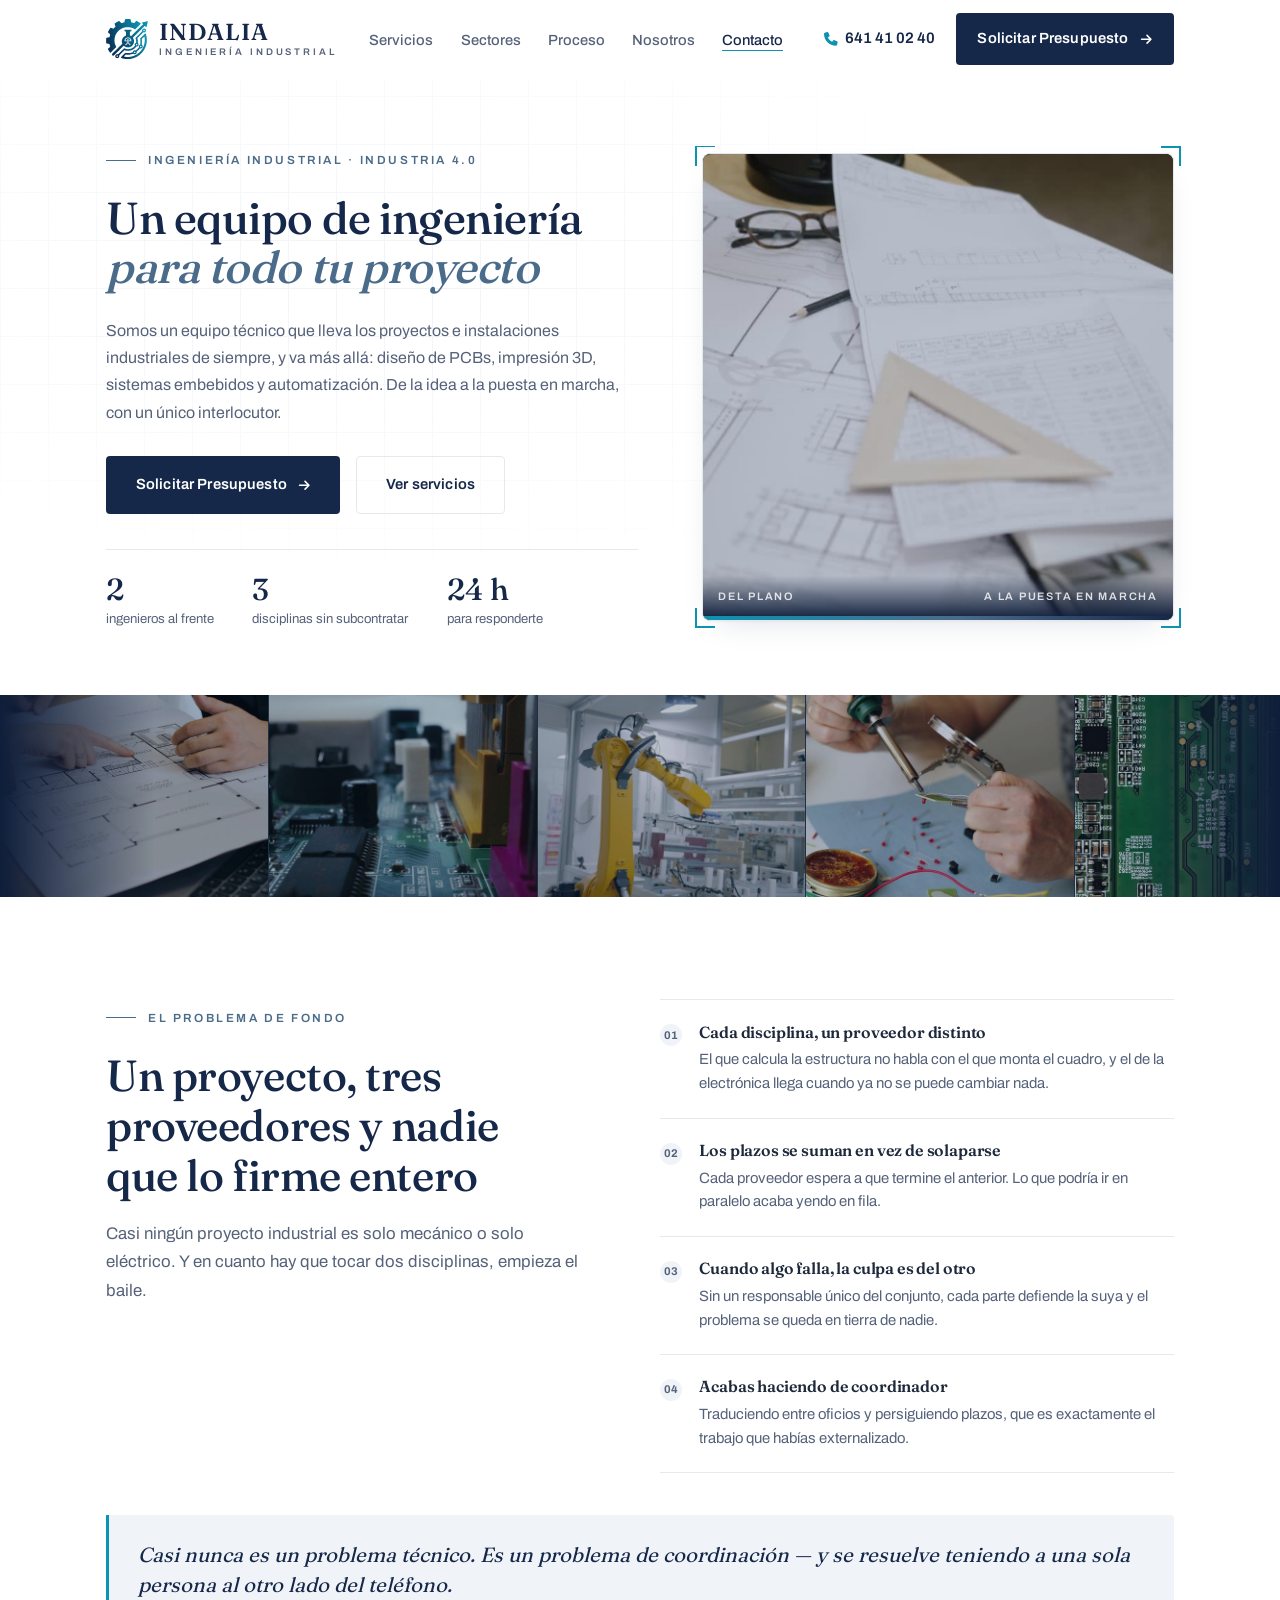
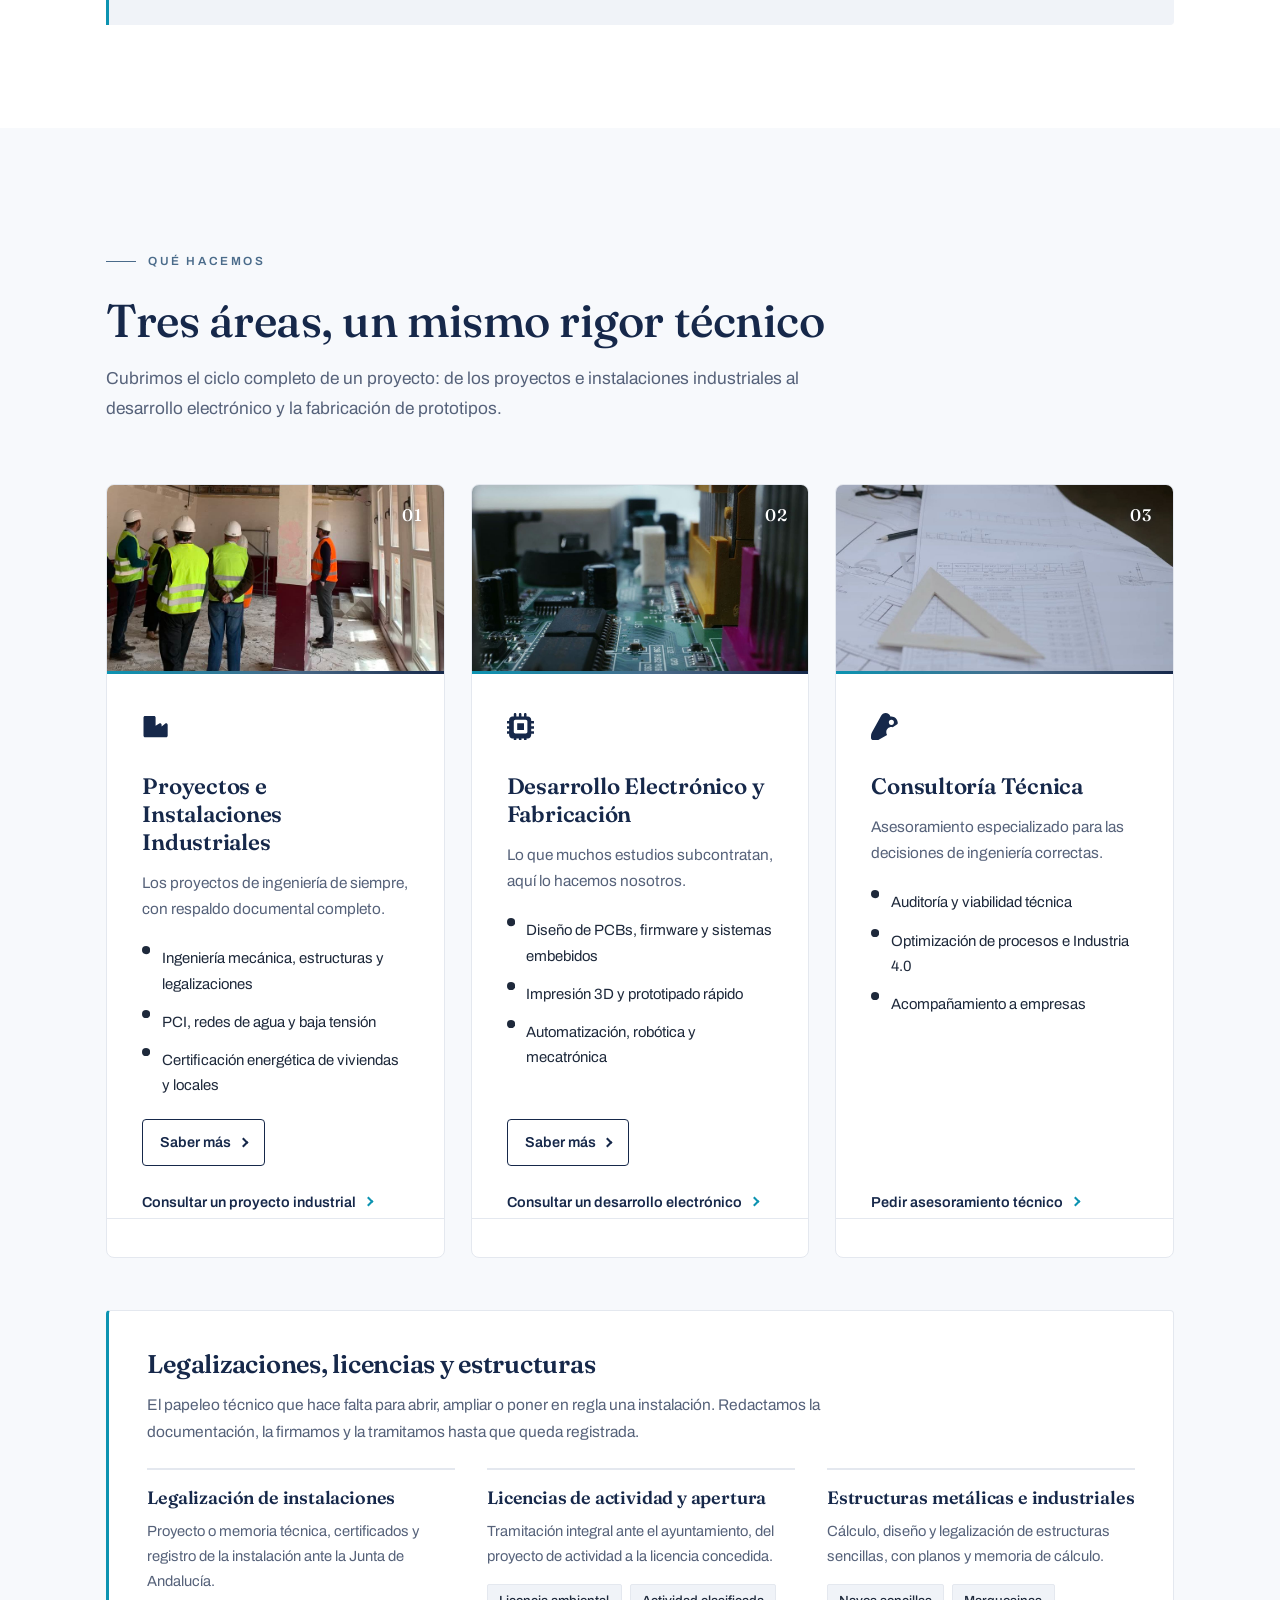
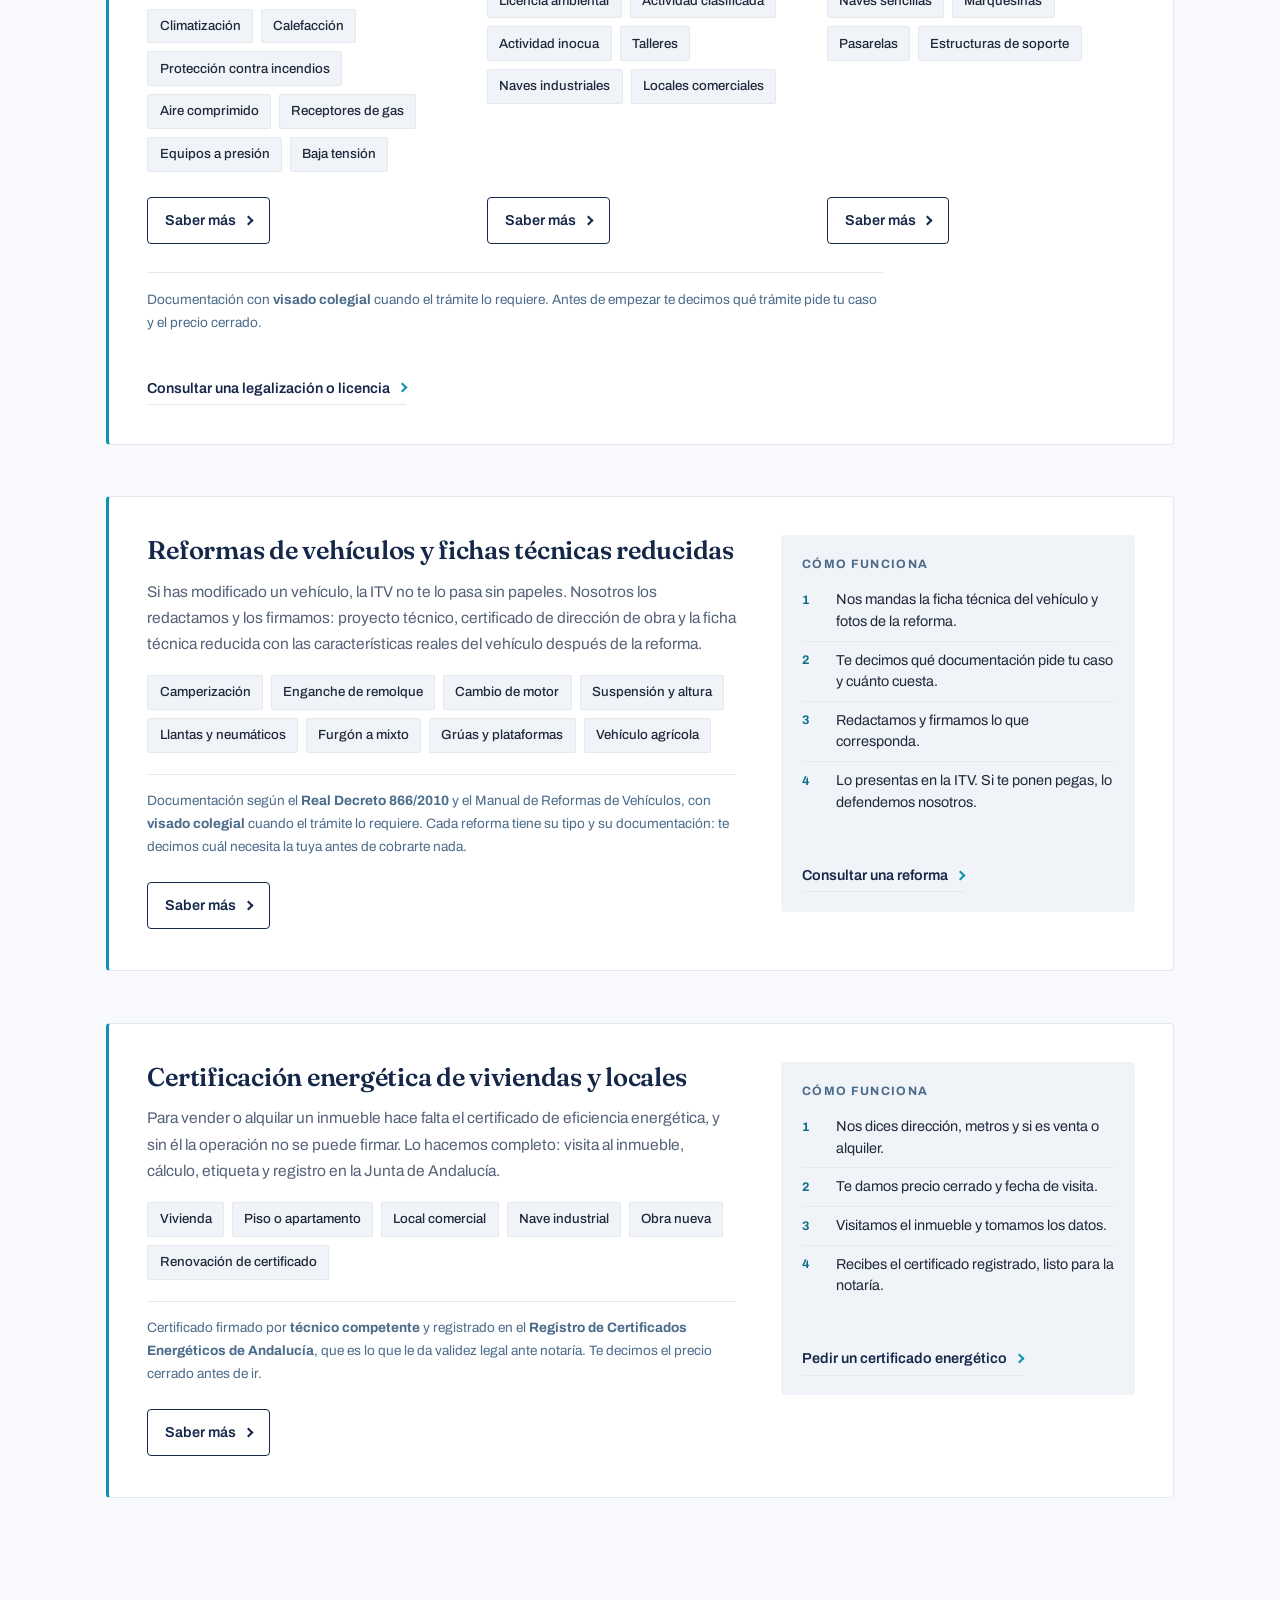
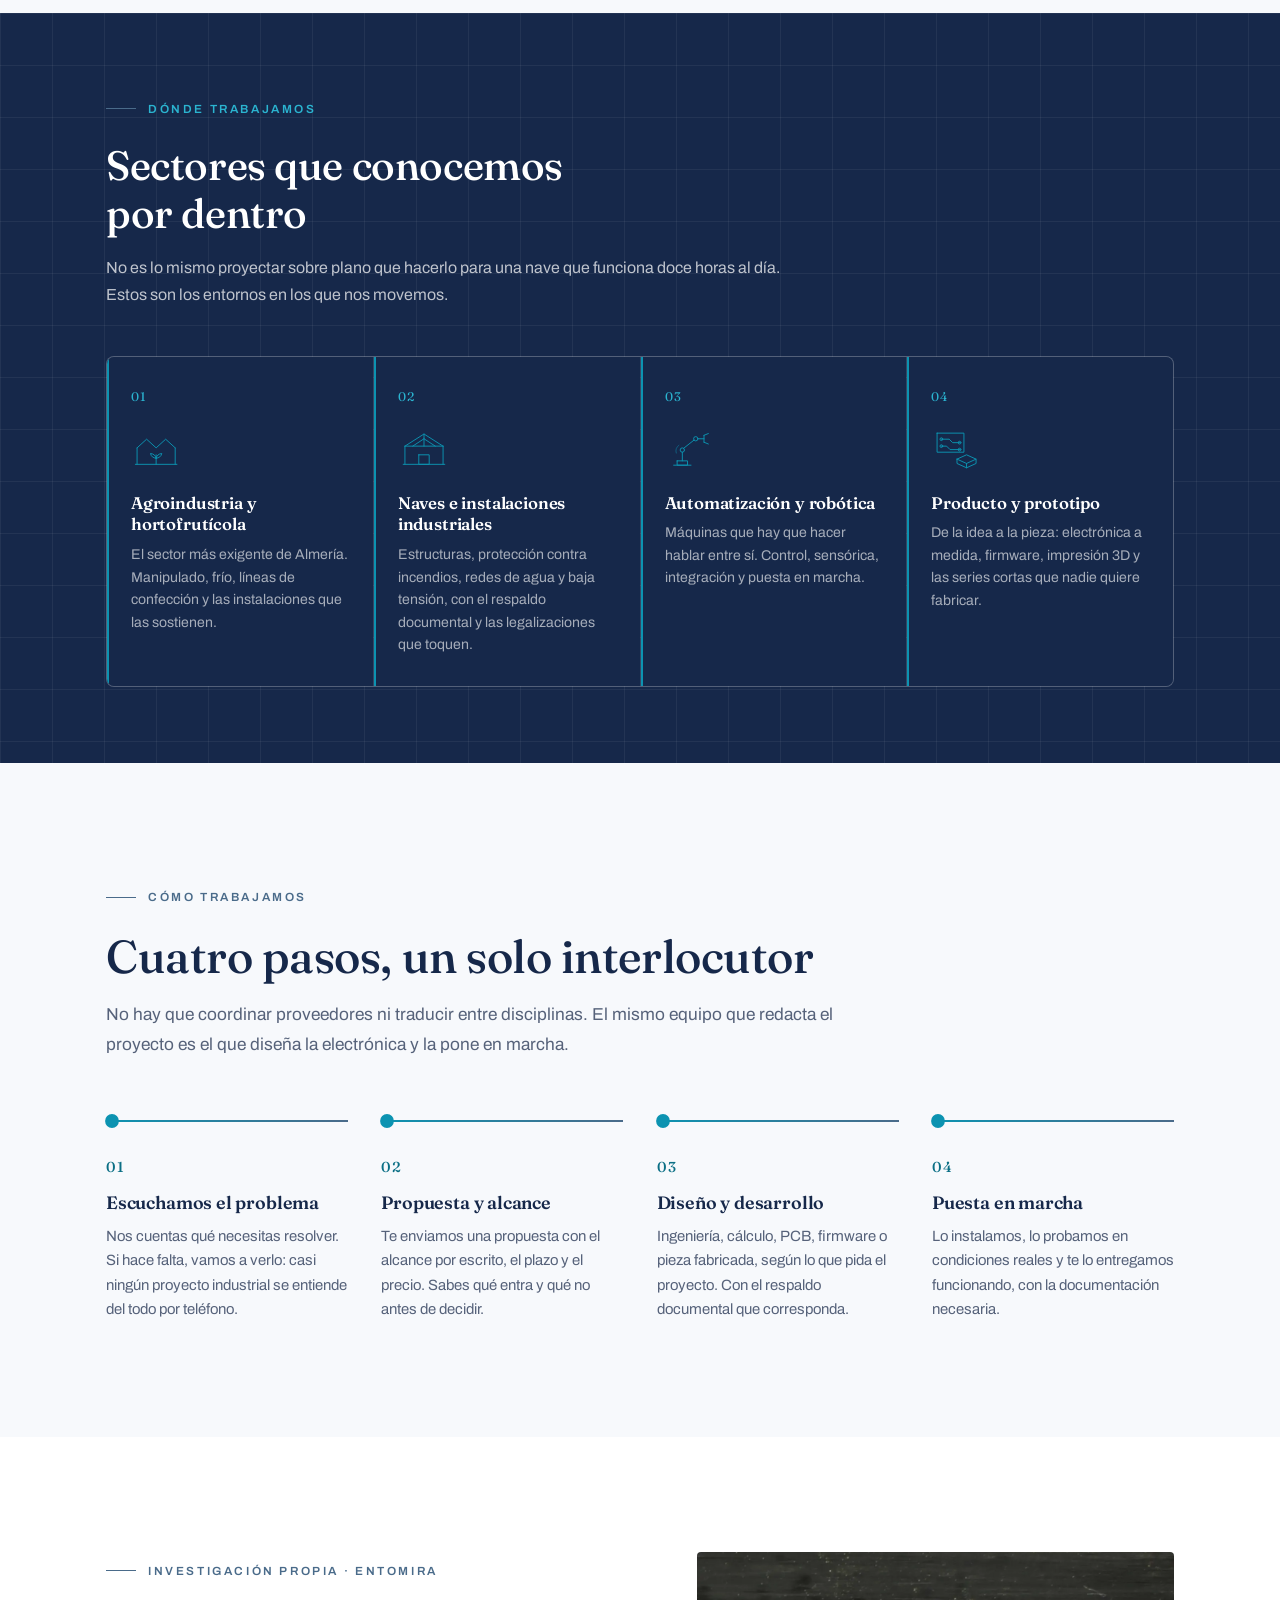
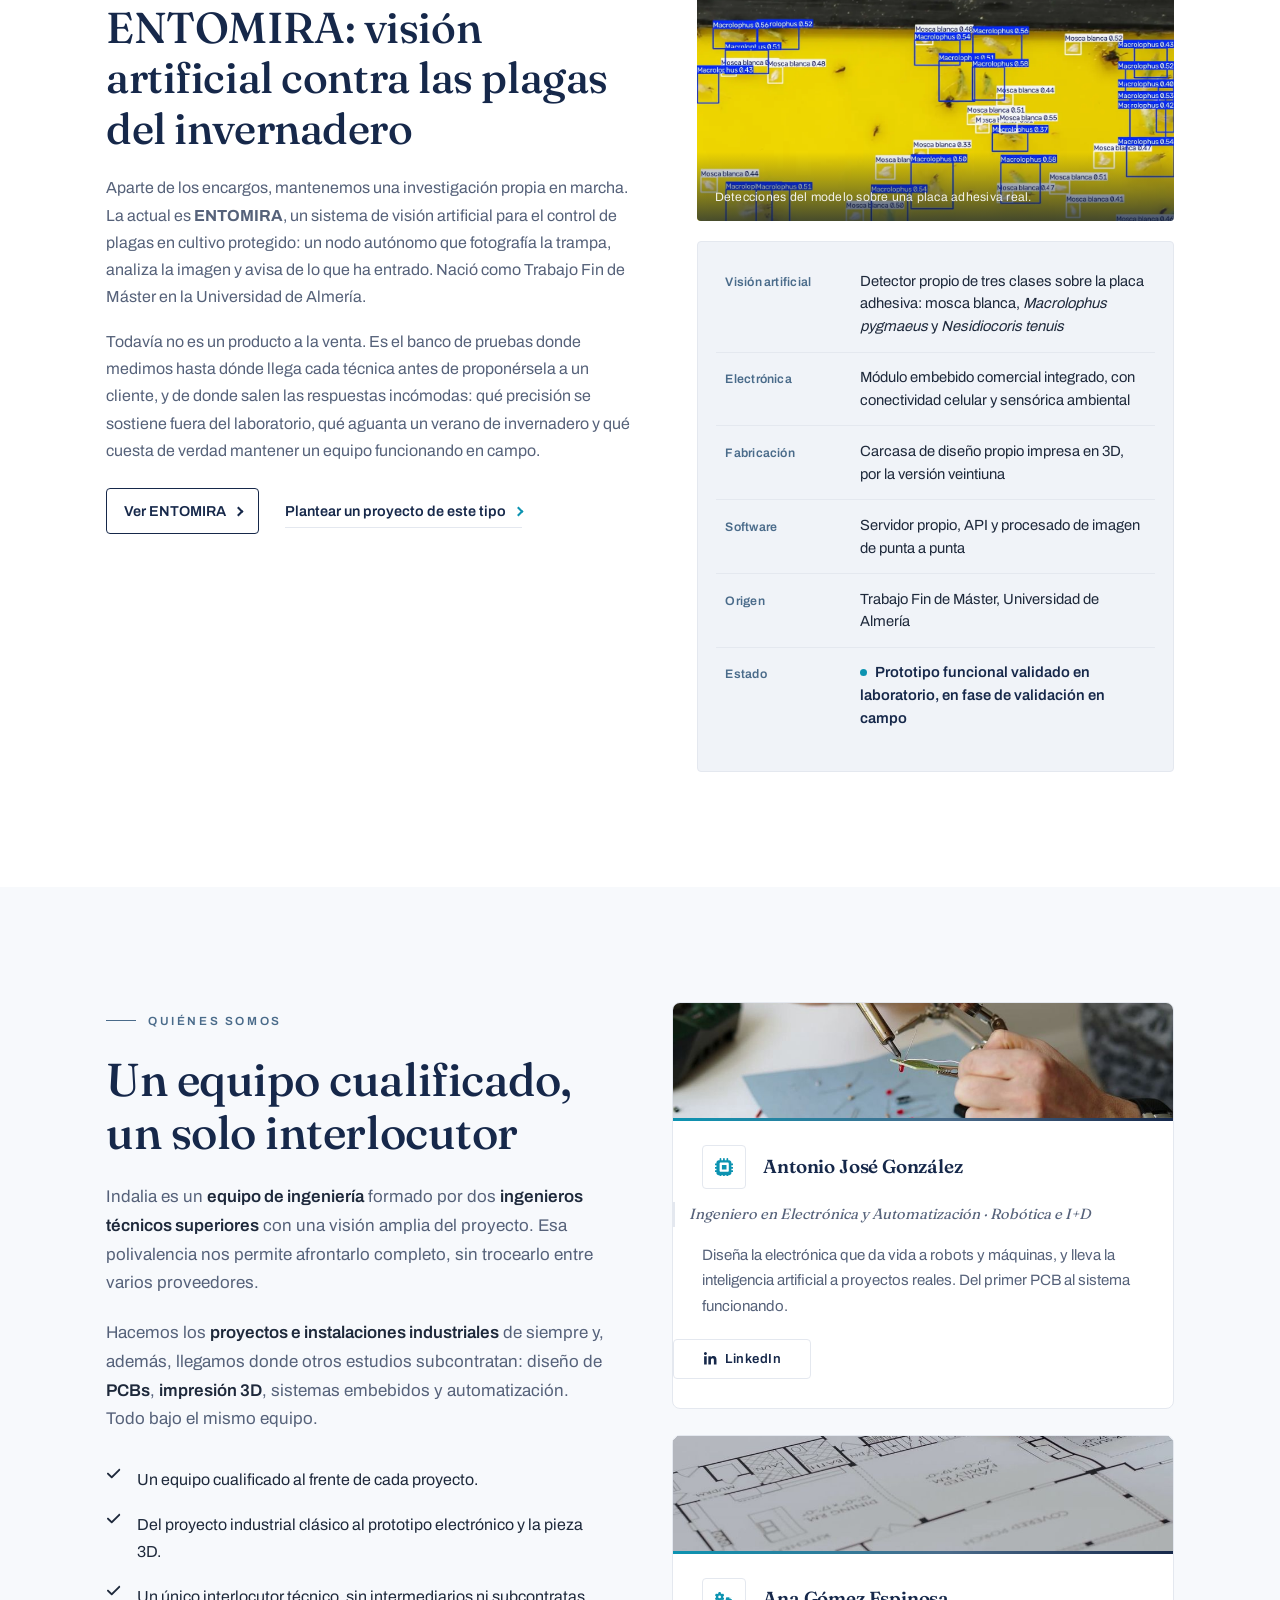
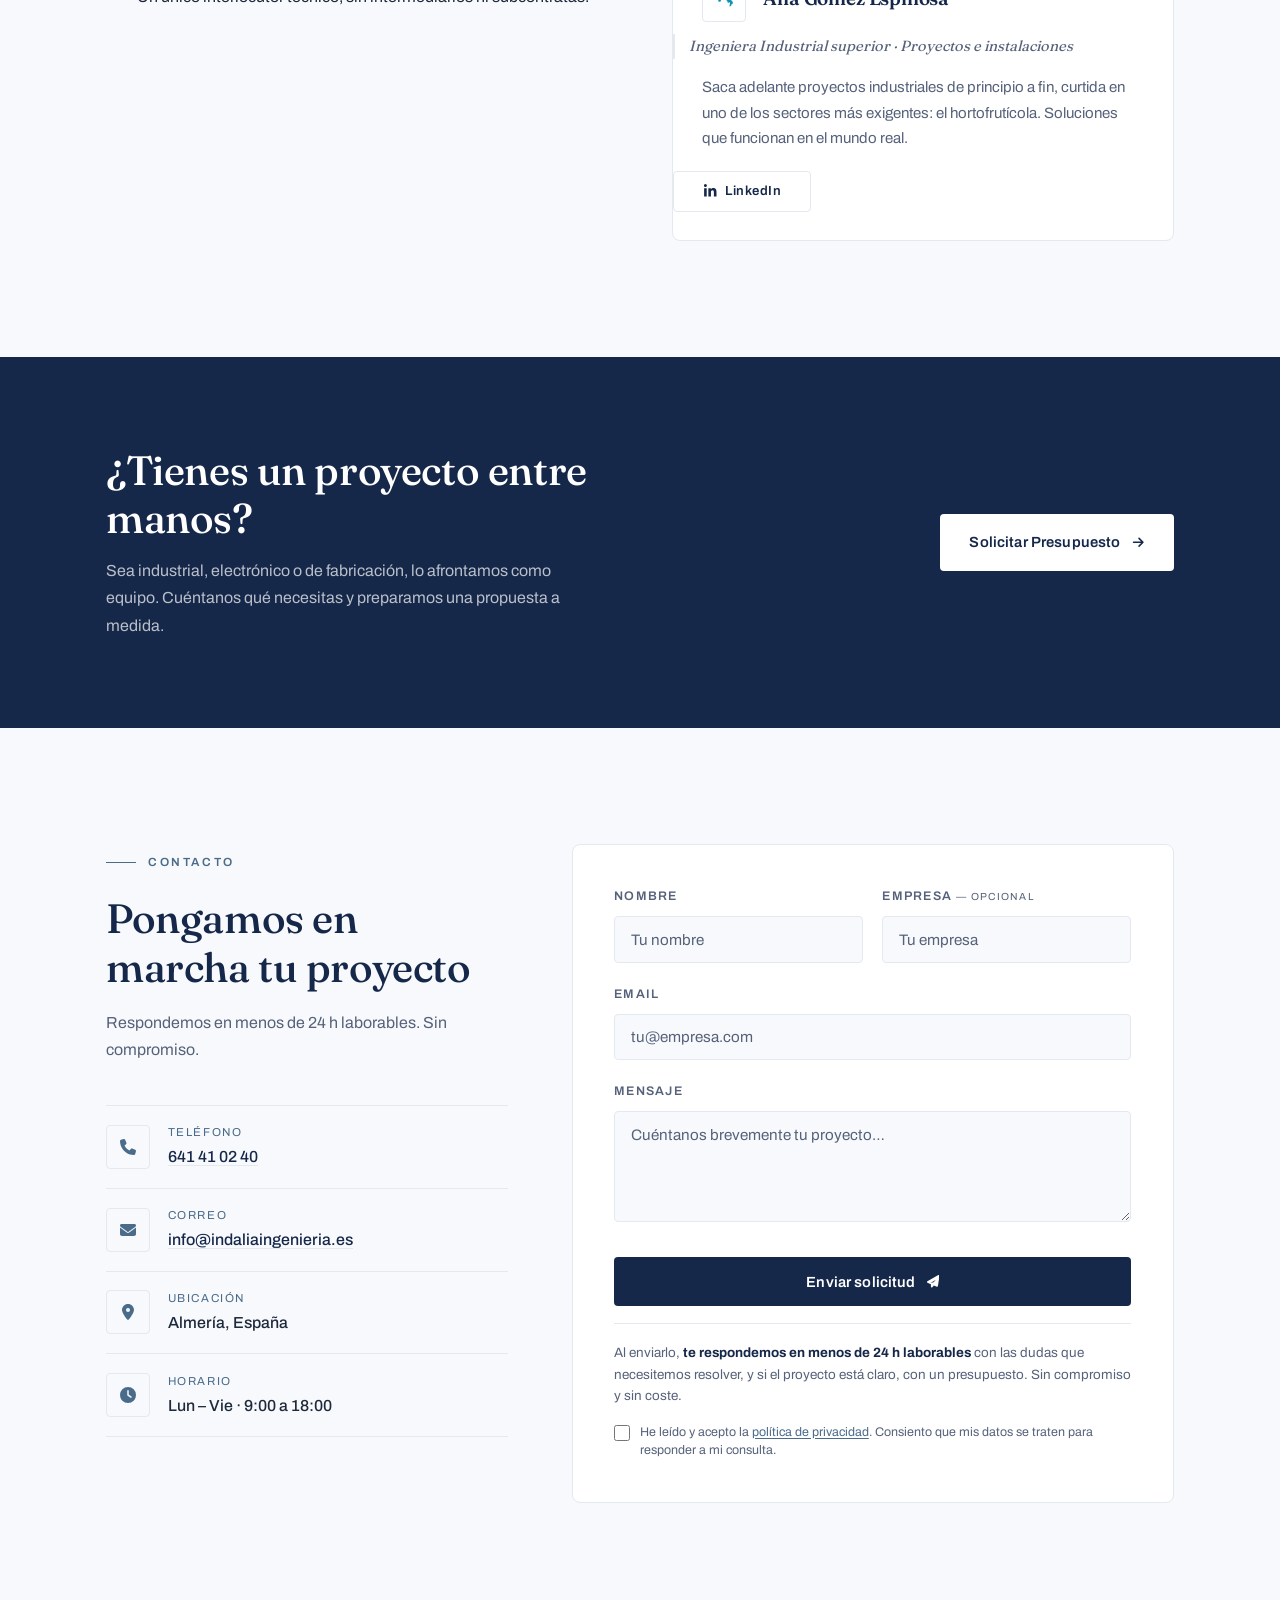
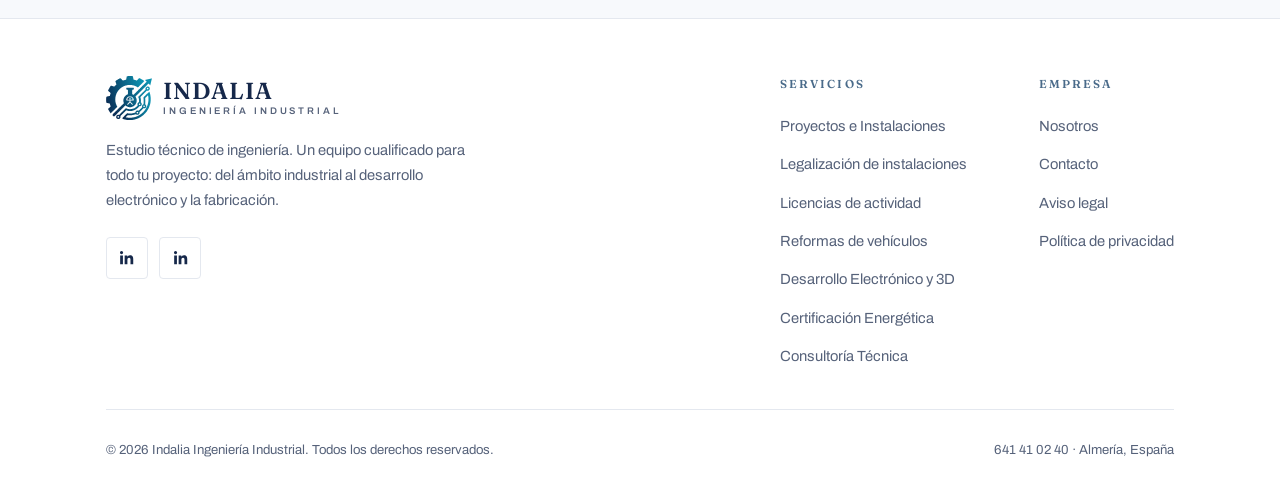
==== index.html @ 4922d907 "Actualizacion de la web (2026-10-03 18:15)" ====
<!DOCTYPE html>
<html lang="es">
<head>
<meta charset="UTF-8">
<meta name="referrer" content="strict-origin-when-cross-origin">
<meta name="viewport" content="width=device-width, initial-scale=1.0">
<title>Ingeniería industrial en Almería | Indalia Ingeniería</title>
<meta name="description" content="Ingeniería industrial en Almería: proyectos, legalización de instalaciones, licencias, reformas de vehículos, certificado energético y electrónica a medida.">

<!-- ====== TIPOGRAFIAS AUTOALOJADAS (sin peticiones a terceros) ======
     Fraunces  : display serif elegante, carácter editorial
     Archivo   : sans-serif corporativa, limpia y madura            -->
<link rel="preload" href="fonts/v25-k3kPo8UDI-1M0wlSV9XAw6lQkqWY8Q82sLydOxI.woff2" as="font" type="font/woff2" crossorigin>
<link rel="stylesheet" href="fonts.css">

<!-- ====== IDENTIDAD DEL SITIO ====== -->
<link rel="canonical" href="https://indaliaingenieria.es/">
<meta name="theme-color" content="#16284A">
<meta name="author" content="Indalia Ingeniería Industrial">

<!-- ====== ICONOS ====== -->
<link rel="icon" type="image/svg+xml" href="favicon.svg">
<link rel="icon" href="favicon.ico" sizes="any">
<link rel="icon" type="image/png" sizes="32x32" href="iconos/icono-32.png">
<link rel="apple-touch-icon" sizes="180x180" href="iconos/icono-180.png">
<link rel="manifest" href="site.webmanifest">

<!-- ====== COMPARTIR EN REDES (Open Graph / Twitter) ====== -->
<meta property="og:type" content="website">
<meta property="og:locale" content="es_ES">
<meta property="og:site_name" content="Indalia Ingeniería Industrial">
<meta property="og:title" content="Ingeniería industrial en Almería | Indalia Ingeniería">
<meta property="og:description" content="Un equipo de ingeniería para todo tu proyecto: proyectos e instalaciones industriales, diseño de PCBs, impresión 3D y automatización. Un único interlocutor, de la idea a la puesta en marcha.">
<meta property="og:url" content="https://indaliaingenieria.es/">
<meta property="og:image" content="https://indaliaingenieria.es/og-indalia.jpg">
<meta property="og:image:width" content="1200">
<meta property="og:image:height" content="630">
<meta property="og:image:alt" content="Indalia Ingeniería Industrial">
<meta name="twitter:card" content="summary_large_image">
<meta name="twitter:title" content="Ingeniería industrial en Almería | Indalia Ingeniería">
<meta name="twitter:description" content="Proyectos e instalaciones industriales, desarrollo electrónico y fabricación. Un único interlocutor técnico.">
<meta name="twitter:image" content="https://indaliaingenieria.es/og-indalia.jpg">

<!-- ====== DATOS ESTRUCTURADOS (Google) ====== -->
<script type="application/ld+json">
{
  "@context": "https://schema.org",
  "@type": "ProfessionalService",
  "name": "Indalia Ingeniería Industrial",
  "description": "Estudio técnico de ingeniería en Almería: proyectos e instalaciones industriales, desarrollo electrónico y fabricación, y consultoría técnica. Un único interlocutor, de la idea a la puesta en marcha.",
  "url": "https://indaliaingenieria.es/",
  "logo": "https://indaliaingenieria.es/logo.svg",
  "image": "https://indaliaingenieria.es/og-indalia.jpg",
  "email": "info@indaliaingenieria.es",
  "telephone": "+34641410240",
  "priceRange": "$$",
  "address": {
    "@type": "PostalAddress",
    "addressLocality": "Almería",
    "addressRegion": "Almería",
    "postalCode": "04006",
    "addressCountry": "ES"
  },
  "areaServed": [
    { "@type": "AdministrativeArea", "name": "Almería" },
    { "@type": "AdministrativeArea", "name": "Andalucía" }
  ],
  "founder": [
    { "@type": "Person", "name": "Antonio José González", "jobTitle": "Ingeniero en Electrónica y Automatización", "sameAs": "https://www.linkedin.com/in/antojosegon/" },
    { "@type": "Person", "name": "Ana Gómez Espinosa", "jobTitle": "Ingeniera Industrial", "sameAs": "https://www.linkedin.com/in/ana-g%C3%B3mez-espinosa-4275841ba/" }
  ],
  "knowsAbout": ["Ingeniería industrial","Proyectos e instalaciones industriales","Diseño de PCB","Firmware","Sistemas embebidos","Impresión 3D","Prototipado rápido","Automatización","Robótica","Mecatrónica","Industria 4.0","Reformas de vehículos","Ficha técnica reducida","Homologación de vehículos","Visión artificial","Agricultura de precisión","Internet de las cosas","Legalizaciones","Protección contra incendios","Baja tensión","Climatización","Calefacción","Aire comprimido","Instalaciones receptoras de gas","Equipos a presión","Licencias de actividad","Licencias de apertura","Licencia ambiental","Estructuras metálicas","Naves industriales","Certificación energética","Certificado de eficiencia energética","Eficiencia energética de edificios"],
  "hasOfferCatalog": {
    "@type": "OfferCatalog",
    "name": "Servicios de ingeniería",
    "itemListElement": [
      { "@type": "Offer", "itemOffered": { "@type": "Service", "name": "Proyectos e Instalaciones Industriales", "description": "Ingeniería mecánica, estructuras y legalizaciones. PCI, redes de agua y baja tensión." } },
      { "@type": "Offer", "itemOffered": { "@type": "Service", "name": "Desarrollo Electrónico y Fabricación", "description": "Diseño de PCBs, firmware y sistemas embebidos. Impresión 3D y prototipado rápido. Automatización, robótica y mecatrónica." } },
      { "@type": "Offer", "itemOffered": { "@type": "Service", "name": "Legalización de Instalaciones", "description": "Legalización de instalaciones de climatización, calefacción, protección contra incendios (PCI), aire comprimido, receptores de gas, equipos a presión e instalaciones eléctricas de baja tensión." } },
      { "@type": "Offer", "itemOffered": { "@type": "Service", "name": "Licencias de Actividad y Apertura", "description": "Tramitación integral de licencias ambientales, de actividad clasificada o inocua para talleres, naves industriales y locales comerciales." } },
      { "@type": "Offer", "itemOffered": { "@type": "Service", "name": "Estructuras Metálicas e Industriales", "description": "Cálculo, diseño y legalización de naves sencillas, marquesinas, pasarelas y estructuras de soporte." } },
      { "@type": "Offer", "itemOffered": { "@type": "Service", "name": "Reformas de Vehículos y Fichas Técnicas Reducidas", "description": "Proyecto técnico, certificado de dirección de obra y ficha técnica reducida para legalizar reformas de vehículos en la ITV, según el Real Decreto 866/2010. Camperizaciones, enganches, cambio de motor, suspensión, llantas y vehículo agrícola." } },
      { "@type": "Offer", "itemOffered": { "@type": "Service", "name": "Certificación Energética de Viviendas y Locales", "description": "Certificado de eficiencia energética para vender o alquilar una vivienda, local o nave. Incluye visita, cálculo y registro en el Registro de Certificados Energéticos de Andalucía." } },
      { "@type": "Offer", "itemOffered": { "@type": "Service", "name": "Consultoría Técnica", "description": "Auditoría y viabilidad técnica. Optimización de procesos e Industria 4.0. Acompañamiento a empresas." } }
    ]
  },
  "openingHoursSpecification": {
    "@type": "OpeningHoursSpecification",
    "dayOfWeek": ["Monday","Tuesday","Wednesday","Thursday","Friday"],
    "opens": "09:00", "closes": "18:00"
  },
  "contactPoint": {
    "@type": "ContactPoint",
    "contactType": "presupuestos",
    "email": "info@indaliaingenieria.es",
    "telephone": "+34641410240",
    "availableLanguage": ["es"],
    "areaServed": "ES"
  }
}
</script>



<style>
/* =================================================================
   VARIABLES · Paleta corporativa premium (LIGHT MODE)
   ================================================================= */
:root{
  --navy:        #16284A;   /* Azul marino profundo · principal      */
  --navy-deep:   #0F1E3A;   /* Variante más oscura para hovers       */
  --steel:       #4A6B8A;   /* Azul acero · acentos                  */
  --steel-soft:  #7C93AB;   /* Acero suave · detalles                */
  --cian:        #0C93B1;   /* Cian · acento, del logotipo           */
  --cian-deep:   #18859C;   /* Cian oscuro · hovers del acento       */
  --cian-txt:    #0B6F85;   /* Cian legible · texto pequeño en claro */
  --cian-claro:  #2BB4D0;   /* Cian claro · texto pequeño en marino  */
  --slate:       #1E293B;   /* Gris pizarra · tipografía base        */
  --slate-soft:  #56627A;   /* Texto secundario                      */
  --line:        #E4E8EF;   /* Líneas y bordes sutiles               */
  --line-soft:   #EEF1F6;   /* Divisores muy suaves                  */
  --paper:       #FFFFFF;   /* Blanco puro · fondo principal         */
  --paper-2:     #F7F9FC;   /* Gris muy suave · secciones alternas   */
  --paper-3:     #F0F3F8;   /* Contenedores / plano técnico          */

  --radio:       4px;       /* esquinas sobrias                      */
  --radio-lg:    8px;
  --sombra:      0 1px 2px rgba(22,40,74,.04), 0 12px 32px -16px rgba(22,40,74,.18);
  --sombra-soft: 0 1px 3px rgba(22,40,74,.05);
  --max:         1180px;
  --t:           .4s cubic-bezier(.22,1,.36,1);
}

/* =================================================================
   RESET
   ================================================================= */
*,*::before,*::after{ box-sizing:border-box; margin:0; padding:0; }
html{ scroll-behavior:smooth; -webkit-text-size-adjust:100%; }
body{
  font-family:'Archivo', system-ui, sans-serif;
  background:var(--paper);
  color:var(--slate);
  line-height:1.7;
  font-size:16px;
  overflow-x:clip;
  -webkit-font-smoothing:antialiased;
}
a{ color:inherit; text-decoration:none; }
img{ max-width:100%; display:block; }
ul{ list-style:none; }
h1,h2,h3,h4{ font-family:'Fraunces', Georgia, serif; font-weight:500; letter-spacing:-.01em; color:var(--navy); }

/* =================================================================
   ICONOS SVG (reemplazan a Font Awesome · funcionan sin conexión)
   Heredan el color via currentColor; el tamaño se fija por contexto.
   ================================================================= */
.fa-svg{ width:1em; height:1em; display:inline-block; vertical-align:-.125em; flex-shrink:0; }
/* botones: icono flecha/avión */
.btn .fa-svg{ width:.85em; height:.85em; }
/* kicker no usa svg */
/* check de la lista de valores */
.value-list .fa-svg{ width:.95em; height:.95em; }
/* viñetas de servicios (círculo pequeño) */
.card ul li .fa-svg{ width:.55em; height:.55em; }
/* icono grande de cabecera de tarjeta de servicio */
.card-icon .fa-svg{ width:1.7rem; height:1.7rem; }
/* num tarjeta fundador / icono */
.founder .mono-num .fa-svg{ width:1.15rem; height:1.15rem; }
/* iconos de contacto */
.contact-item .ci-icon .fa-svg{ width:1rem; height:1rem; }
/* redes del footer */
.socials .fa-svg{ width:.95rem; height:.95rem; }
/* hamburguesa */
.burger .fa-svg{ width:1.25rem; height:1.25rem; }
/* check de éxito del formulario */
.form-success .fa-svg{ width:1em; height:1em; }

/* =================================================================
   BARRA DE ACCIÓN FIJA · solo móvil
   En el móvil la llamada a la acción desaparece al hacer scroll.
   Esta barra la mantiene siempre a un toque.
   ================================================================= */
.nav-tel{
  display:inline-flex; align-items:center; gap:.45rem;
  color:var(--navy); text-decoration:none; font-weight:600; font-size:.95rem;
  padding:.5rem .5rem; border-radius:var(--radio);
  white-space:nowrap;          /* si no, el numero se parte en dos lineas */
  flex:0 0 auto;
  transition:color .4s cubic-bezier(.22,1,.36,1), background .4s cubic-bezier(.22,1,.36,1);
}
.nav-tel svg{ width:.9em; height:.9em; color:var(--cian); }
.nav-tel:hover{ color:var(--cian-deep,#18859C); background:var(--paper-3,#F0F3F8); }
.nav-tel:focus-visible{ outline:2px solid var(--cian); outline-offset:2px; }
@media (max-width:860px){ .nav-tel{ display:none; } }  /* por debajo lo cubre la barra de accion */
.barra-accion .ba-secundaria svg{ width:.9em; height:.9em; }

.barra-accion{
  display:none;
  position:fixed; left:0; right:0; bottom:0; z-index:90;
  background:rgba(255,255,255,.96);
  backdrop-filter:blur(10px); -webkit-backdrop-filter:blur(10px);
  border-top:1px solid var(--line);
  padding:.7rem clamp(14px,4vw,20px);
  padding-bottom:calc(.7rem + env(safe-area-inset-bottom,0px));
  gap:.6rem;
  box-shadow:0 -6px 24px -18px rgba(22,40,74,.5);
}
.barra-accion a{
  flex:1; display:inline-flex; align-items:center; justify-content:center; gap:.5rem;
  padding:.85rem .9rem; border-radius:var(--radio);
  font-size:.92rem; font-weight:600; text-decoration:none;
  border:1px solid transparent; white-space:nowrap;
}
.barra-accion .ba-principal{ background:var(--navy); color:#fff; }
.barra-accion .ba-secundaria{ background:#fff; color:var(--navy); border-color:var(--campo-borde,#D7DEE9); flex:0 0 auto; padding-inline:.95rem; }
.barra-accion a{ min-width:0; }   /* red de seguridad: que puedan encogerse en pantallas muy estrechas */
@media (max-width:860px){
  .barra-accion{ display:flex; }
  body{ padding-bottom:5rem; }   /* para que la barra no tape el pie */
}

/* =================================================================
   MOVIMIENTO
   ================================================================= */

/* Parallax de la lámina del hero */
.hero-lamina figure img{ will-change:transform; }

/* Cifras: alineadas para que no bailen al contar */
.hero-meta div .big{ font-variant-numeric:tabular-nums; }

/* --- Banda de imágenes en movimiento continuo --- */
.banda{ overflow:hidden; background:var(--navy-deep); padding-block:0; position:relative; }
.banda::before, .banda::after{
  content:""; position:absolute; top:0; bottom:0; width:12%; z-index:2; pointer-events:none;
}
.banda::before{ left:0; background:linear-gradient(90deg, var(--navy-deep), transparent); }
.banda::after{ right:0; background:linear-gradient(270deg, var(--navy-deep), transparent); }
.banda-pista{ display:flex; width:max-content; animation:desfile 46s linear infinite; }
.banda:hover .banda-pista{ animation-play-state:paused; }
.banda figure{
  margin:0; width:clamp(190px, 21vw, 290px); aspect-ratio:4/3; flex:0 0 auto;
  overflow:hidden; border-right:1px solid rgba(255,255,255,.08);
}
.banda img{
  width:100%; height:100%; object-fit:cover; display:block;
  opacity:.72; transition:opacity .5s ease, transform .9s cubic-bezier(.22,1,.36,1);
}
.banda figure:hover img{ opacity:1; transform:scale(1.07); }
@keyframes desfile{ from{transform:translate3d(0,0,0)} to{transform:translate3d(-50%,0,0)} }

/* --- Ilustraciones de sector que se dibujan solas --- */
.sector-ilus{ width:52px; height:52px; color:var(--cian); margin-bottom:1.2rem; }
.sector-ilus svg{ width:100%; height:100%; display:block; }
.anim .sector-ilus svg :is(path,rect,circle){
  stroke-dasharray:var(--largo,260); stroke-dashoffset:var(--largo,260);
}
.anim .sector.in .sector-ilus svg :is(path,rect,circle){
  animation:trazar 1.25s cubic-bezier(.4,0,.2,1) forwards;
  animation-delay:calc(var(--i,0) * 90ms + var(--s,0) * 150ms);
}
@keyframes trazar{ to{ stroke-dashoffset:0; } }

/* --- El acento sube de intensidad al entrar --- */
.sector{ position:relative; }
.sector::after{
  content:""; position:absolute; left:0; top:0; width:2px; height:100%;
  background:var(--cian); transform:scaleY(0); transform-origin:top;
  transition:transform .7s cubic-bezier(.22,1,.36,1);
}
.anim .sector.in::after{ transform:scaleY(1); }

@media (prefers-reduced-motion:reduce){
  .banda-pista{ animation:none; }
  .anim .sector-ilus svg :is(path,rect,circle){ stroke-dasharray:none; stroke-dashoffset:0; animation:none; }
  .anim .sector::after{ transform:scaleY(1); transition:none; }
}
/* Red de seguridad: al imprimir, y si el observador nunca dispara, el
   dibujo aparece entero. Ninguna ilustracion puede quedarse invisible
   esperando a una animacion. */
@media print{
  .anim .sector-ilus svg :is(path,rect,circle){ stroke-dasharray:none!important; stroke-dashoffset:0!important; }
  .anim .sector::after{ transform:scaleY(1)!important; }
  .banda-pista{ animation:none!important; }
}

/* Accesibilidad: foco visible en todo lo navegable */
:where(a, button, input, textarea, select, [tabindex]):focus-visible{
  outline:2px solid var(--cian);
  outline-offset:3px;
  border-radius:2px;
}
/* Enlace de salto: oculto hasta que se tabula */
.skip{
  position:absolute; left:50%; transform:translateX(-50%) translateY(-120%);
  z-index:200; background:var(--navy); color:#fff;
  padding:.8rem 1.4rem; border-radius:0 0 var(--radio) var(--radio);
  font-size:.9rem; font-weight:600; text-decoration:none;
  transition:transform var(--t);
}
.skip:focus{ transform:translateX(-50%) translateY(0); }

/* Contenedor estándar */
.wrap{
  width:100%;
  max-width:var(--max);
  margin-inline:auto;
  padding-inline:clamp(22px, 5vw, 56px);
}

/* "Kicker" sobrio en mayúsculas finas */
.kicker{
  font-family:'Archivo',sans-serif;
  font-size:.74rem;
  font-weight:600;
  letter-spacing:.22em;
  text-transform:uppercase;
  color:var(--steel);
  display:inline-flex;
  align-items:center;
  gap:.75rem;
  margin-bottom:1.4rem;
}
.kicker::before{ content:""; width:30px; height:1px; background:var(--steel); }

/* =================================================================
   BOTONES · planos, corporativos
   ================================================================= */
.btn{
  display:inline-flex;
  align-items:center;
  gap:.7rem;
  padding:.95rem 1.8rem;
  border-radius:var(--radio);
  font-family:'Archivo',sans-serif;
  font-weight:600;
  font-size:.92rem;
  letter-spacing:.01em;
  cursor:pointer;
  border:1px solid transparent;
  transition:var(--t);
  white-space:nowrap;
}
.btn-primary{ background:var(--navy); color:#fff; }
.btn-primary:hover{
  background:var(--navy-deep);
  transform:translateY(-2px);
  box-shadow:0 14px 28px -14px rgba(22,40,74,.55);
}
.btn-primary i{ font-size:.8rem; transition:transform var(--t); }
.btn-primary:hover i{ transform:translateX(4px); }

.btn-outline{ background:transparent; color:var(--navy); border-color:var(--line); }
.btn-outline:hover{ border-color:var(--navy); transform:translateY(-2px); }

/* =================================================================
   HEADER STICKY
   ================================================================= */
header{
  position:fixed; inset:0 0 auto 0;
  z-index:100;
  background:rgba(255,255,255,.7);
  backdrop-filter:blur(12px);
  -webkit-backdrop-filter:blur(12px);
  border-bottom:1px solid transparent;
  transition:var(--t);
}
header.scrolled{
  background:rgba(255,255,255,.92);
  border-bottom:1px solid var(--line);
  box-shadow:var(--sombra-soft);
}
.nav{ display:flex; align-items:center; justify-content:space-between; height:78px; }

/* LOGO · isotipo (imagen) + texto plano */
.logo{ display:flex; align-items:center; gap:.7rem; line-height:1; }
.logo .iso{
  width:42px; height:42px; flex-shrink:0;
  object-fit:contain;
  transition:var(--t);
}
.logo:hover .iso{ transform:rotate(-4deg) scale(1.04); }
.logo{ flex-shrink:0; }
.logo .logo-txt{ display:flex; flex-direction:column; white-space:nowrap; }
.logo .name{
  font-family:'Fraunces',serif;
  font-weight:600;
  font-size:1.45rem;
  letter-spacing:.04em;
  color:var(--navy);
}
.logo .sub{
  font-family:'Archivo',sans-serif;
  font-size:.6rem;
  font-weight:600;
  letter-spacing:.3em;
  text-transform:uppercase;
  color:var(--slate-soft);
  margin-top:.3rem;
}
/* footer: isotipo algo mayor */
.footer-brand .logo .iso{ width:46px; height:46px; }
nav ul.menu{ display:flex; gap:.3rem; align-items:center; }
nav ul.menu a{
  font-size:.92rem; font-weight:500;
  padding:.55rem .7rem;
  white-space:nowrap;
  color:var(--slate-soft);
  position:relative;
  transition:var(--t);
}
nav ul.menu a::after{
  content:""; position:absolute;
  left:.7rem; right:.7rem; bottom:.35rem; height:1px;
  background:var(--navy);
  transform:scaleX(0); transform-origin:left;
  transition:transform var(--t);
}
nav ul.menu a:hover{ color:var(--navy); }
nav ul.menu a:hover::after{ transform:scaleX(1); }

.nav-actions{ display:flex; align-items:center; gap:.8rem; flex-shrink:0; }
.nav-actions .btn{ padding:.8rem 1.3rem; }
.burger{
  display:none; background:none; border:none; cursor:pointer;
  width:42px; height:42px; color:var(--navy); font-size:1.25rem;
}

/* =================================================================
   HERO · claro, espacioso, con plano técnico CAD minimalista
   ================================================================= */
.hero{ padding-top:78px; background:var(--paper); position:relative; overflow:hidden; }
/* Retícula de plano técnico, muy tenue */
.hero::before{
  content:""; position:absolute; inset:0; pointer-events:none;
  background-image:
    linear-gradient(to right, var(--line-soft) 1px, transparent 1px),
    linear-gradient(to bottom, var(--line-soft) 1px, transparent 1px);
  background-size:48px 48px;
  -webkit-mask-image:radial-gradient(ellipse 70% 60% at 30% 40%, #000 0%, transparent 75%);
          mask-image:radial-gradient(ellipse 70% 60% at 30% 40%, #000 0%, transparent 75%);
  opacity:.9;
}
.hero .wrap{
  padding-block:clamp(2.6rem, 5vw, 5rem);
  display:grid; grid-template-columns:1.06fr .94fr;
  gap:clamp(2.5rem, 5vw, 4.5rem); align-items:center;
  position:relative; z-index:1;
}
.hero-copy{ max-width:34rem; min-width:0; }

/* Los hijos de grid y flex NO se encogen por debajo de su contenido
   salvo que se les diga. Con una imagen dentro, el ancho intrinseco
   (1100px) desborda la pantalla en movil. */
.hero-copy, .hero-lamina, .card, .paso{ min-width:0; }
img{ max-width:100%; height:auto; }
.card-media img, .hero-lamina img{ height:100%; }

/* Lámina: la imagen enmarcada como una hoja de plano */
.hero-lamina{ position:relative; }
.hero-lamina figure{
  margin:0; position:relative; overflow:hidden;
  border:1px solid var(--line); border-radius:var(--radio-lg);
  background:var(--navy-deep); box-shadow:var(--sombra);
  /* Altura atada a la ventana: en portatiles bajos encoge en vez de
     desbordar. El recorte lo resuelve object-fit:cover. */
  height:clamp(300px, 52vh, 560px);
}
.hero-lamina img,
.hero-lamina video{ width:100%; height:100%; object-fit:cover; display:block; }
/* El video es decorativo: si el navegador no lo reproduce queda el
   poster, que es un fotograma del propio video. */
.lamina-video{ background:var(--navy-deep); }
.hero-lamina figure::after{
  content:""; position:absolute; inset:auto 0 0 0; height:4px;
  background:linear-gradient(90deg, var(--cian) 0%, var(--steel) 55%, var(--navy) 100%);
}
/* Marcas de esquina, convención de delineación */
.hero-lamina .esquina{ position:absolute; width:20px; height:20px; pointer-events:none; z-index:2; }
.hero-lamina .esquina::before,
.hero-lamina .esquina::after{ content:""; position:absolute; background:var(--cian); }
.hero-lamina .esquina::before{ width:100%; height:1.5px; top:0; left:0; }
.hero-lamina .esquina::after{ width:1.5px; height:100%; top:0; left:0; }
.hero-lamina .e1{ top:-7px; left:-7px; }
.hero-lamina .e2{ top:-7px; right:-7px; transform:scaleX(-1); }
.hero-lamina .e3{ bottom:-7px; left:-7px; transform:scaleY(-1); }
.hero-lamina .e4{ bottom:-7px; right:-7px; transform:scale(-1); }

/* Cajetín inferior, como la carátula de un plano */
.hero-lamina figcaption{
  position:absolute; left:0; right:0; bottom:4px; z-index:2;
  display:flex; justify-content:space-between; align-items:center; gap:1rem;
  padding:.65rem .95rem;
  background:linear-gradient(to top, rgba(15,30,58,.92), rgba(15,30,58,0));
  font-size:.68rem; font-weight:600; letter-spacing:.16em; text-transform:uppercase;
  color:rgba(255,255,255,.82);
}

/* Portatiles de poca altura: el hero no debe desbordar la pantalla */
@media (min-width:901px) and (max-height:820px){
  .hero .wrap{ padding-block:2.2rem; }
  .hero-lamina figure{ height:clamp(280px, 48vh, 460px); }
  .hero h1{ font-size:clamp(2rem, 3vw, 2.9rem); }
}

@media (max-width:900px){
  .hero .wrap{ grid-template-columns:1fr; gap:3rem; }
  .hero-copy{ max-width:46rem; }
  .hero-lamina figure{ height:clamp(220px, 34vh, 320px); }
  .hero::before{ -webkit-mask-image:radial-gradient(ellipse 90% 40% at 50% 25%, #000 0%, transparent 80%);
                         mask-image:radial-gradient(ellipse 90% 40% at 50% 25%, #000 0%, transparent 80%); }
}
.hero h1{
  text-wrap:balance;
  font-size:clamp(2.1rem, 3.5vw, 3.5rem);
  line-height:1.1;
  font-weight:500;
  margin-bottom:1.6rem;
}
.hero h1 em{ font-style:italic; color:var(--steel); }
.hero p.lead{
  font-size:clamp(1rem, 1.15vw, 1.1rem);
  color:var(--slate-soft);
  max-width:40rem;
  margin-bottom:1.9rem;
}
.hero-cta{ display:flex; gap:1rem; flex-wrap:wrap; }

.hero-meta{
  display:flex; gap:clamp(1.6rem, 3vw, 3rem); margin-top:2.2rem;
  padding-top:1.5rem; border-top:1px solid var(--line);
  flex-wrap:wrap;
}
.hero-meta div{ min-width:0; flex:0 1 auto; }
.hero-meta div .big{
  font-family:'Fraunces',serif;
  font-size:1.9rem; font-weight:500; color:var(--navy);
  display:block; line-height:1;
}
.hero-meta div small{ font-size:.82rem; color:var(--slate-soft); }

/* =================================================================
   SECCIONES GENÉRICAS
   ================================================================= */
.section{ padding-block:clamp(5rem, 9vw, 8.5rem); }
.section.alt{ background:var(--paper-2); }
.section-head{ max-width:46rem; margin-bottom:3.8rem; }
.section-head h2{ font-size:clamp(2rem, 3.6vw, 2.9rem); line-height:1.15; font-weight:500; }
.section-head p{ margin-top:1.1rem; font-size:1.08rem; color:var(--slate-soft); }

/* =================================================================
   SOBRE NOSOTROS
   ================================================================= */
.about-grid{ display:grid; grid-template-columns:1fr 1fr; gap:4rem; align-items:start; }
.about-text p{ color:var(--slate-soft); margin-bottom:1.3rem; font-size:1.06rem; }
.about-text strong{ color:var(--slate); font-weight:600; }
.value-list{ margin-top:2rem; display:grid; gap:1.1rem; }
.value-list li{ display:flex; gap:1rem; align-items:flex-start; font-size:1rem; color:var(--slate); }
.value-list i{ color:var(--steel); margin-top:.4rem; font-size:.85rem; flex-shrink:0; }

/* Fichas de socio · con la imagen de su disciplina */
.founders{ display:grid; gap:1.6rem; }
.founder{
  padding:0 0 1.8rem;
  background:var(--paper);
  border:1px solid var(--line);
  border-radius:var(--radio-lg);
  overflow:hidden;
  transition:var(--t);
  min-width:0;
}
.founder:hover{ border-color:var(--steel); box-shadow:var(--sombra); transform:translateY(-3px); }
.founder > *:not(.founder-media){ padding-inline:1.8rem; }

/* Franja de disciplina: no es un retrato, ilustra el oficio */
.founder-media{
  position:relative; height:118px; overflow:hidden;
  background:var(--navy-deep); margin-bottom:1.5rem;
}
.founder-media img{
  width:100%; height:100%; object-fit:cover; display:block;
  transition:transform .7s cubic-bezier(.22,1,.36,1);
}
.founder:hover .founder-media img{ transform:scale(1.05); }
.founder-media::after{
  content:""; position:absolute; inset:auto 0 0 0; height:3px;
  background:linear-gradient(90deg, var(--cian) 0%, var(--steel) 55%, var(--navy) 100%);
}
.founder-media .rol{
  position:absolute; top:.8rem; left:1.1rem; z-index:2;
  font-size:.68rem; font-weight:600; letter-spacing:.16em; text-transform:uppercase;
  color:#fff; text-shadow:0 1px 8px rgba(15,30,58,.75);
}
.founder-top{ display:flex; align-items:center; gap:1.1rem; margin-bottom:.8rem; }
.founder .mono-num{
  width:44px; height:44px; flex-shrink:0;
  display:grid; place-items:center;
  border:1px solid var(--line); border-radius:var(--radio);
  color:var(--cian); font-size:1.1rem;
}
.founder-top small{ display:none; }   /* el rol va ya sobre la imagen */
.founder h3{ font-size:1.18rem; font-weight:600; line-height:1.2; }
.founder .titulo{
  font-size:.92rem; color:var(--slate-soft);
  font-style:italic; font-family:'Fraunces',serif;
  margin:.6rem 0 1rem;
  padding-left:.9rem; border-left:2px solid var(--line);
}
.founder .area{ font-size:.94rem; color:var(--slate-soft); }
.founder .area b{ color:var(--slate); font-weight:600; }
/* enlace LinkedIn dentro de la tarjeta */
.founder-link{
  display:inline-flex; align-items:center; gap:.5rem;
  margin-top:1.2rem;
  font-size:.82rem; font-weight:600; letter-spacing:.04em;
  color:var(--navy);
  padding:.5rem .9rem;
  border:1px solid var(--line); border-radius:var(--radio);
  transition:var(--t);
}
.founder-link:hover{ background:var(--navy); color:#fff; border-color:var(--navy); transform:translateY(-2px); }
.founder-link .fa-svg{ width:.9rem; height:.9rem; }

/* =================================================================
   SERVICIOS · grid limpio
   ================================================================= */
.services-grid{ display:grid; grid-template-columns:repeat(3,1fr); gap:1.6rem; }
.card{
  position:relative;
  background:var(--paper);
  border:1px solid var(--line);
  border-radius:var(--radio-lg);
  padding:0 0 2.4rem;
  overflow:hidden;
  transition:var(--t);
  display:flex; flex-direction:column;
}
.card-media{
  position:relative; aspect-ratio:16/9; overflow:hidden;
  background:var(--navy-deep); margin-bottom:1.9rem;
}
.card-media img{
  width:100%; height:100%; object-fit:cover; display:block;
  transition:transform .7s cubic-bezier(.22,1,.36,1);
}
.card:hover .card-media img{ transform:scale(1.045); }
.card-media::after{
  content:""; position:absolute; inset:auto 0 0 0; height:3px;
  background:linear-gradient(90deg, var(--cian) 0%, var(--steel) 55%, var(--navy) 100%);
}
.card > *:not(.card-media){ padding-inline:2.2rem; }
.card:hover{ transform:translateY(-6px); box-shadow:var(--sombra); border-color:var(--steel); }
.card .num{
  position:absolute; top:1rem; right:1.3rem; z-index:2;
  font-family:'Fraunces',serif;
  font-size:1.05rem; color:#fff; font-weight:500; letter-spacing:.06em;
  text-shadow:0 1px 8px rgba(15,30,58,.6);
}
.card-icon{ font-size:1.7rem; color:var(--navy); margin-bottom:1.3rem; transition:var(--t); }
.card:hover .card-icon{ color:var(--steel); }
.card h3{ font-size:1.4rem; font-weight:600; margin-bottom:.9rem; line-height:1.25; }
.card > p{ color:var(--slate-soft); font-size:.96rem; margin-bottom:1.5rem; }
.card ul{ display:grid; gap:.8rem; }
.card ul li{ display:flex; gap:.7rem; align-items:flex-start; font-size:.93rem; color:var(--slate); }
.card ul li i{ color:var(--steel); margin-top:.4rem; font-size:.6rem; flex-shrink:0; }
.card-cta{
  display:inline-flex; align-items:center; gap:.45rem;
  /* auto empuja el enlace al fondo de la tarjeta: las tres se alinean
     aunque tengan distinto número de viñetas */
  margin-top:auto; padding-top:1.5rem; font-size:.9rem; font-weight:600;
  color:var(--navy); text-decoration:none;
  border-bottom:1px solid var(--line); padding-bottom:.25rem;
  transition:border-color var(--t), gap var(--t);
}
.card-cta:hover{ border-color:var(--cian); gap:.7rem; }
/* Punta de flecha dibujada con CSS: la tipografia autoalojada solo
   trae los subconjuntos latinos y no incluye el glifo de flecha. */
.card-cta::after{
  content:""; width:7px; height:7px; flex-shrink:0;
  border-top:2px solid var(--cian); border-right:2px solid var(--cian);
  transform:rotate(45deg); margin-left:.1rem;
}
/* «Saber más»: lleva a la página propia de cada servicio (posicionamiento en Google).
   Botón con borde para que se lea como enlace; el movimiento, solo al pasar el ratón. */
.mas{
  display:inline-flex; align-items:center; gap:.55rem; align-self:flex-start;
  margin:.4rem 0 .2rem; padding:.62rem 1.05rem;
  font-size:.9rem; font-weight:600; color:var(--navy); text-decoration:none;
  background:var(--paper); border:1.5px solid var(--navy); border-radius:var(--radio);
  transition:background var(--t), color var(--t), gap var(--t);
}
.mas::after{
  content:""; width:7px; height:7px; flex-shrink:0;
  border-top:2px solid currentColor; border-right:2px solid currentColor;
  transform:rotate(45deg);
}
.mas:hover, .mas:focus-visible{ background:var(--navy); color:#fff; gap:.8rem; }
.mas:focus-visible{ outline:2px solid var(--cian); outline-offset:3px; }
/* En las tarjetas, «.card > *» mete relleno lateral a cada hijo: aquí va como margen */
/* margin-top:auto lo baja al pie de la tarjeta, así los «Saber más» de tarjetas
   vecinas quedan a la misma altura; el enlace de consulta va pegado debajo */
.card > .mas{ padding-inline:1.05rem; margin:auto 2.2rem 0; }
.card > .mas + .card-cta{ margin-top:0; }
.card > ul{ margin-bottom:1.3rem; }
/* Lo mismo en las columnas de trámites: cada columna ocupa todo el alto de la fila */
.tramite{ display:flex; flex-direction:column; }
.tramite > .mas{ margin-top:auto; }
.sr{ position:absolute; width:1px; height:1px; padding:0; margin:-1px; overflow:hidden; clip:rect(0 0 0 0); white-space:nowrap; border:0; }

/* =================================================================
   EL RETO · el problema del cliente, antes de hablar de nosotros
   ================================================================= */
.reto{ background:var(--paper); }
.reto .wrap{ padding-block:clamp(4rem,8vw,7rem); }
.reto-grid{ display:grid; grid-template-columns:1fr 1.05fr; gap:clamp(2.5rem,5vw,5rem); align-items:start; }
.reto h2{
  font-size:clamp(1.9rem,3.4vw,2.8rem); line-height:1.15; font-weight:500;
  color:var(--navy); text-wrap:balance;
}
.reto .entradilla{ margin-top:1.2rem; color:var(--slate-soft); font-size:1.05rem; max-width:32rem; }

.problemas{ display:grid; gap:0; }
.problema{
  display:grid; grid-template-columns:auto 1fr; gap:1.1rem;
  padding-block:1.35rem; border-top:1px solid var(--line); align-items:start;
}
.problema:last-child{ border-bottom:1px solid var(--line); }
.problema .marca{
  width:22px; height:22px; margin-top:.15rem; flex-shrink:0;
  display:grid; place-items:center; border-radius:50%;
  background:var(--paper-3); color:var(--slate-soft);
  font-size:.7rem; font-weight:700; line-height:1;
}
.problema h3{ font-size:1rem; font-weight:600; color:var(--slate); margin-bottom:.3rem; line-height:1.35; }
.problema p{ font-size:.93rem; color:var(--slate-soft); line-height:1.6; }

/* El giro: de aqui se pasa a hablar de Indalia */
.reto-giro{
  margin-top:2.6rem; padding:1.6rem 1.8rem;
  background:var(--paper-3); border-left:3px solid var(--cian);
  border-radius:0 var(--radio) var(--radio) 0;
}
.reto-giro p{
  font-family:'Fraunces',Georgia,serif; font-size:clamp(1.05rem,1.6vw,1.3rem);
  line-height:1.45; color:var(--navy); font-style:italic;
}
@media (max-width:880px){ .reto-grid{ grid-template-columns:1fr; gap:2.4rem; } }

/* =================================================================
   REFORMAS DE VEHÍCULOS · servicio suelto dentro de Servicios.
   Va aparte de las tres tarjetas a propósito: es otro cliente,
   otro precio y otra forma de buscarlo.
   ================================================================= */
.vehiculos{
  margin-top:clamp(2.5rem,4vw,3.5rem);
  border:1px solid var(--line); border-left:3px solid var(--cian);
  border-radius:var(--radio); background:var(--paper);
  padding:clamp(1.6rem,3vw,2.4rem);
  display:grid; grid-template-columns:1.25fr .75fr;
  gap:clamp(1.8rem,3.5vw,3rem); align-items:start;
}
.vehiculos-texto{ min-width:0; }
.vehiculos h3{
  font-size:clamp(1.25rem,2.4vw,1.6rem); line-height:1.2;
  font-weight:600; color:var(--navy); margin-bottom:.8rem;
}
.vehiculos p{ color:var(--slate-soft); font-size:.97rem; margin-bottom:1.1rem; }
.vehiculos .norma{
  font-size:.85rem; color:var(--steel);
  border-top:1px solid var(--line); padding-top:.9rem; margin-top:.2rem;
}
.reformas{ display:flex; flex-wrap:wrap; gap:.5rem; margin-bottom:1.3rem; list-style:none; padding:0; }
.reformas li{
  font-size:.83rem; font-weight:500; color:var(--slate);
  background:var(--paper-3); border:1px solid var(--line);
  border-radius:2px; padding:.32rem .7rem; margin:0;
}
.entrega{ min-width:0; background:var(--paper-3); border-radius:var(--radio); padding:1.2rem 1.3rem; }
.entrega h4{
  font-family:'Archivo',sans-serif; font-size:.76rem; font-weight:700;
  letter-spacing:.11em; text-transform:uppercase; color:var(--steel);
  margin-bottom:.9rem;
}
.entrega ol{ list-style:none; padding:0; margin:0; counter-reset:e; }
.entrega li{
  display:grid; grid-template-columns:1.4rem 1fr; gap:.7rem;
  font-size:.9rem; color:var(--slate); line-height:1.5;
  padding-block:.5rem; border-top:1px solid var(--line);
}
.entrega li:first-child{ border-top:0; padding-top:0; }
.entrega li::before{
  counter-increment:e; content:counter(e);
  font-size:.78rem; font-weight:700; color:var(--cian-txt);
  font-variant-numeric:tabular-nums; padding-top:.1rem;
}
@media (max-width:860px){
  .vehiculos{ grid-template-columns:1fr; }
}

/* =================================================================
   LEGALIZACIONES, LICENCIAS Y ESTRUCTURAS · reutiliza la caja de
   .vehiculos, pero en tres columnas en vez de texto + «Cómo funciona».
   ================================================================= */
.vehiculos.tramites{ display:block; }
.tramites > p{ max-width:46rem; }
.tramites-grid{
  display:grid; grid-template-columns:repeat(3,1fr);
  gap:clamp(1.2rem,2.5vw,2rem); margin-top:1.4rem;
}
.tramite{ min-width:0; border-top:2px solid var(--line); padding-top:1.1rem; }
.tramite h4{
  font-family:'Fraunces',Georgia,serif; font-size:1.12rem; font-weight:600;
  line-height:1.25; color:var(--navy); margin-bottom:.6rem;
}
.tramite p{ font-size:.92rem; margin-bottom:.9rem; }
.tramite .reformas{ margin-bottom:1.6rem; }
.tramites .norma{ margin-top:1.6rem; }
@media (max-width:860px){
  .tramites-grid{ grid-template-columns:1fr; }
}

/* =================================================================
   SECTORES · banda oscura con retícula de plano
   ================================================================= */
.sectores{ background:var(--navy); position:relative; overflow:hidden; }
.sectores::before{
  content:""; position:absolute; inset:0; pointer-events:none;
  background-image:
    linear-gradient(to right, rgba(255,255,255,.055) 1px, transparent 1px),
    linear-gradient(to bottom, rgba(255,255,255,.055) 1px, transparent 1px);
  background-size:52px 52px;
}
.sectores .wrap{ position:relative; z-index:1; padding-block:clamp(3.5rem,6vw,5.5rem); }
.sectores .kicker{ color:var(--cian-claro); }
.sectores h2{
  color:#fff; font-size:clamp(1.8rem,3.2vw,2.6rem);
  line-height:1.18; font-weight:500; max-width:30rem;
}
.sectores .intro{ color:rgba(255,255,255,.72); margin-top:1rem; max-width:44rem; }
.sectores-grid{
  display:grid; grid-template-columns:repeat(4,1fr);
  gap:1px; margin-top:3rem;
  background:rgba(255,255,255,.14);
  border:1px solid rgba(255,255,255,.14);
  border-radius:var(--radio-lg); overflow:hidden;
}
.sector{
  background:var(--navy); padding:1.8rem 1.5rem;
  transition:background var(--t); min-width:0;
}
.sector:hover{ background:var(--navy-deep); }
.sector .s-num{
  font-family:'Fraunces',serif; font-size:.78rem; color:var(--cian-claro);
  letter-spacing:.1em; display:block; margin-bottom:.9rem;
}
.sector h3{ color:#fff; font-size:1.05rem; font-weight:600; line-height:1.3; margin-bottom:.5rem; }
.sector p{ color:rgba(255,255,255,.62); font-size:.88rem; line-height:1.6; }
@media (max-width:900px){ .sectores-grid{ grid-template-columns:1fr 1fr; } }
@media (max-width:540px){ .sectores-grid{ grid-template-columns:1fr; } }

/* =================================================================
   PROCESO · cómo trabajamos
   ================================================================= */
.proceso-grid{
  display:grid; grid-template-columns:repeat(4, 1fr);
  /* La separación va en el gap, NO en el padding de cada paso.
     Así el punto, el inicio de la línea y el texto comparten
     exactamente el mismo borde izquierdo. */
  column-gap:clamp(1.4rem, 2.6vw, 2.8rem);
  row-gap:2.8rem;
  margin-top:1rem;
}
.paso{
  position:relative; padding:2.1rem 0 0;
  border-top:2px solid var(--line);
  min-width:0;
}
/* Cada paso entra en cadena: --n marca su turno */
.paso:nth-child(1){ --n:0; }
.paso:nth-child(2){ --n:1; }
.paso:nth-child(3){ --n:2; }
.paso:nth-child(4){ --n:3; }

/* El punto: apagado hasta que le toca, y entonces se enciende en cian */
.paso::before{
  content:""; position:absolute; top:-7px; left:0; z-index:2;
  width:12px; height:12px; border-radius:50%;
  background:var(--paper-2); border:2px solid var(--steel-soft);
  box-sizing:border-box;
  transition:background .45s ease, border-color .45s ease, transform .45s cubic-bezier(.34,1.56,.64,1);
  transition-delay:calc(var(--n, 0) * 180ms);
}
/* La línea gris de arriba es la pista; esta se traza encima */
.paso::after{
  content:""; position:absolute; top:-2px; left:0; right:0; height:2px; z-index:1;
  background:linear-gradient(90deg, var(--cian), var(--steel));
  transform:scaleX(0); transform-origin:left center;
  transition:transform .75s cubic-bezier(.22,1,.36,1);
  transition-delay:calc(var(--n, 0) * 180ms);
}
/* Solo se anima si el JS confirmó que puede; si no, queda la pista gris */
.anim .paso.in::before{
  background:var(--cian); border-color:var(--cian); transform:scale(1.15);
}
.anim .paso.in::after{ transform:scaleX(1); }

/* Sin JS el trazo no aparece: el primer punto se marca igualmente */
html:not(.anim) .paso:first-child::before{ background:var(--cian); border-color:var(--cian); }

/* El contenido del paso también entra escalonado */
.anim .paso.reveal{ transition-delay:calc(var(--n, 0) * 180ms); }

@media (prefers-reduced-motion:reduce){
  .paso::after{ transform:scaleX(1); transition:none; }
  .paso::before{ transition:none; }
  .anim .paso.reveal{ transition-delay:0s; }
}
.paso .orden{
  font-family:'Fraunces',serif; font-size:.9rem; font-weight:500;
  color:var(--cian-txt); letter-spacing:.08em; display:block; margin-bottom:.7rem;
}
.paso h3{ font-size:1.12rem; font-weight:600; color:var(--navy); margin-bottom:.6rem; line-height:1.3; }
.paso p{ font-size:.93rem; color:var(--slate-soft); line-height:1.65; }

@media (max-width:860px){
  .proceso-grid{ grid-template-columns:1fr 1fr; }
}
@media (max-width:540px){
  .proceso-grid{ grid-template-columns:1fr; row-gap:2.2rem; }
}

/* =================================================================
   I+D · línea de investigación propia
   ================================================================= */
.id-grid{
  display:grid; grid-template-columns:1.05fr .95fr;
  gap:clamp(2.6rem, 5vw, 4.6rem); align-items:start;
}
.id-texto{ min-width:0; }
.id-texto h2{
  font-size:clamp(1.9rem, 3.4vw, 2.7rem); line-height:1.16; font-weight:500;
  margin-bottom:1.3rem;
}
.id-texto p{ color:var(--slate-soft); margin-bottom:1.1rem; }
.id-texto .card-cta{ margin-top:.9rem; padding-top:0; }
.id-texto .mas{ margin-right:1.4rem; }
/* La foto de detecciones tiene una franja negra arriba: se encuadra la placa amarilla */
.id-lamina img{ object-position:50% 75%; }

.ficha{
  background:var(--paper-3); border:1px solid var(--line);
  border-radius:var(--radio); padding:1.7rem;
  min-width:0;
}
.ficha-datos{ margin:0; }
.ficha-fila{
  display:grid; grid-template-columns:7.2rem 1fr; gap:.15rem 1.2rem;
  padding-block:.85rem; border-top:1px solid var(--line);
}
/* El recuadro no lleva encabezado: la primera fila abre limpia */
.ficha-fila:first-child{ border-top:0; padding-top:0; }
.ficha-fila dt{
  font-size:.77rem; font-weight:600; color:var(--steel);
  letter-spacing:.02em; padding-top:.18rem; min-width:0;
}
.ficha-fila dd{
  margin:0; font-size:.92rem; line-height:1.55; color:var(--slate); min-width:0;
}
/* El estado real del proyecto es el dato que importa: se marca */
.ficha-fila.estado dd{ color:var(--navy); font-weight:600; }
.ficha-fila.estado dd::before{
  content:""; display:inline-block; width:7px; height:7px; border-radius:50%;
  background:var(--cian); margin-right:.55rem; vertical-align:.09em;
}

/* La columna derecha: el paisaje encima, los datos debajo */
.id-col{ display:grid; gap:1.3rem; align-content:start; min-width:0; }
.id-lamina{
  position:relative; margin:0;
  border-radius:var(--radio); overflow:hidden;
  background:var(--paper-3);
}
.id-lamina video,
.id-lamina img{
  display:block; width:100%; height:auto; max-width:100%;
  aspect-ratio:16 / 9; object-fit:cover;
}
.id-lamina figcaption{
  position:absolute; left:0; right:0; bottom:0;
  padding:2.2rem 1.1rem .8rem;
  font-family:'Archivo',sans-serif; font-size:.76rem; letter-spacing:.02em;
  color:rgba(255,255,255,.9);
  background:linear-gradient(to top, rgba(15,30,58,.75), rgba(15,30,58,0));
}

@media (max-width:900px){
  .id-grid{ grid-template-columns:1fr; }
}
@media (max-width:420px){
  .ficha-fila{ grid-template-columns:1fr; gap:.25rem; }
  .ficha-fila dt{ padding-top:0; }
}

/* =================================================================
   CTA INTERMEDIO · único bloque azul marino (elegante)
   ================================================================= */
.cta{ background:var(--navy); }
.cta .wrap{
  display:flex; align-items:center; justify-content:space-between;
  gap:3rem; flex-wrap:wrap;
  padding-block:clamp(4rem,7vw,6rem);
}
.cta h2{ color:#fff; font-size:clamp(1.8rem,3.2vw,2.6rem); max-width:32rem; line-height:1.18; font-weight:500; }
.cta p{ color:rgba(255,255,255,.7); margin-top:.9rem; max-width:30rem; }
.cta .btn-light{ background:#fff; color:var(--navy); }
.cta .btn-light:hover{ background:var(--paper-2); transform:translateY(-2px); box-shadow:0 14px 30px -14px rgba(0,0,0,.4); }

/* =================================================================
   CONTACTO
   ================================================================= */
.contact-grid{ display:grid; grid-template-columns:.8fr 1.2fr; gap:4rem; }
.contact-info h2{ font-size:clamp(1.9rem,3.2vw,2.6rem); line-height:1.18; font-weight:500; margin-bottom:1.1rem; }
.contact-info p.intro{ color:var(--slate-soft); margin-bottom:2.6rem; }
.contact-item{ display:flex; gap:1.1rem; align-items:center; padding-block:1.1rem; border-bottom:1px solid var(--line); }
.contact-item:first-of-type{ border-top:1px solid var(--line); }
.contact-item .ci-icon{
  width:44px; height:44px; flex-shrink:0;
  display:grid; place-items:center;
  border:1px solid var(--line); border-radius:var(--radio);
  color:var(--steel); font-size:1rem;
}
.contact-item small{ display:block; font-size:.72rem; letter-spacing:.14em; text-transform:uppercase; color:var(--steel); }
.contact-item span{ font-size:1rem; font-weight:500; color:var(--slate); }
.contact-item span a{ color:var(--navy); text-decoration:none; border-bottom:1px solid var(--line); transition:border-color var(--t); }
.contact-item span a:hover{ border-color:var(--cian); }

/* formulario */
.form-card{
  background:var(--paper);
  border:1px solid var(--line);
  border-radius:var(--radio-lg);
  padding:2.6rem;
}
.form-row{ display:grid; grid-template-columns:1fr 1fr; gap:1.2rem; }
.field{ margin-bottom:1.3rem; }
.field label{
  display:block; font-size:.78rem; font-weight:600;
  letter-spacing:.1em; text-transform:uppercase;
  margin-bottom:.55rem; color:var(--slate-soft);
}
.field input,
.field textarea{
  width:100%;
  background:var(--paper-2);
  border:1px solid var(--line);
  border-radius:var(--radio);
  padding:.9rem 1rem;
  color:var(--slate); font-family:'Archivo',sans-serif; font-size:.95rem;
  transition:var(--t); resize:vertical;
}
.field input::placeholder,.field textarea::placeholder{ color:var(--slate-soft); }
.field input:focus,.field textarea:focus{
  outline:none; border-color:var(--navy); background:#fff;
  box-shadow:0 0 0 3px rgba(22,40,74,.07);
}
.form-card .btn-primary{ width:100%; justify-content:center; margin-top:.4rem; }
.noscript-aviso{
  background:var(--paper-3); border:1px solid var(--line);
  border-left:3px solid var(--cian);
  border-radius:0 var(--radio) var(--radio) 0;
  padding:1rem 1.2rem; margin-bottom:1.2rem;
  font-size:.9rem; line-height:1.6; color:var(--slate);
}
.noscript-aviso a{ color:var(--navy); font-weight:600; }
.opcional{ font-weight:400; color:var(--slate-soft); font-size:.82em; }
.form-que-pasa{
  display:flex; gap:.7rem; align-items:flex-start;
  margin-top:1.1rem; padding-top:1.1rem; border-top:1px solid var(--line);
  font-size:.84rem; color:var(--slate-soft); line-height:1.6;
}
.form-que-pasa strong{ color:var(--navy); }
.form-note{ text-align:center; margin-top:1rem; font-size:.78rem; color:var(--slate-soft); }
.form-consent{ display:flex; align-items:flex-start; gap:.6rem; margin-top:1rem; font-size:.78rem; color:var(--slate-soft); line-height:1.5; text-align:left; }
.form-consent input[type="checkbox"]{ width:16px; height:16px; margin-top:.15rem; flex-shrink:0; accent-color:var(--navy); cursor:pointer; }
.form-consent label{ cursor:pointer; }
.form-consent a{ color:var(--steel); text-decoration:underline; text-underline-offset:2px; }
.form-success{
  display:none; margin-top:1rem; padding:.95rem 1rem;
  border-radius:var(--radio);
  background:var(--paper-2); border:1px solid var(--steel);
  color:var(--navy); font-size:.9rem; align-items:center; gap:.6rem;
}
.form-success.show{ display:flex; }
.form-success.error{ border-color:#C0392B; color:#C0392B; }
/* botón en estado enviando */
.btn-primary:disabled{ opacity:.6; cursor:not-allowed; transform:none; }

/* =================================================================
   FOOTER
   ================================================================= */
footer{ background:var(--paper); border-top:1px solid var(--line); padding-block:3.5rem 2rem; }
.footer-top{
  display:flex; justify-content:space-between; align-items:flex-start;
  gap:2.5rem; flex-wrap:wrap; padding-bottom:2.5rem;
  border-bottom:1px solid var(--line);
}
.footer-brand{ max-width:24rem; }
.footer-brand .logo{ margin-bottom:1.1rem; }
.footer-brand p{ color:var(--slate-soft); font-size:.92rem; }
.socials{ display:flex; gap:.7rem; margin-top:1.5rem; }
.socials a{
  width:42px; height:42px; display:grid; place-items:center;
  border:1px solid var(--line); border-radius:var(--radio);
  color:var(--navy); font-size:.95rem; transition:var(--t);
}
.socials a:hover{ background:var(--navy); color:#fff; border-color:var(--navy); transform:translateY(-3px); }
.footer-cols{ display:flex; gap:4.5rem; flex-wrap:wrap; }
.footer-cols h3{ font-size:.72rem; font-weight:600; letter-spacing:.18em; text-transform:uppercase; color:var(--steel); margin-bottom:1.1rem; }
.footer-cols ul{ display:grid; gap:.7rem; }
.footer-cols a{ color:var(--slate-soft); font-size:.92rem; transition:var(--t); }
.footer-cols a:hover{ color:var(--navy); }
.footer-bottom{
  display:flex; justify-content:space-between; align-items:center;
  flex-wrap:wrap; gap:1rem; padding-top:1.8rem;
  color:var(--slate-soft); font-size:.82rem;
}

/* =================================================================
   SCROLL REVEAL (sutil)
   ================================================================= */
/* La animación de entrada SOLO se aplica si el JS ha marcado <html class="anim">.
   Por defecto el contenido está visible: si el JS falla, tarda, o se imprime
   la página, se ve igualmente. */
/* Entradas direccionales: el bloque entra desde el lado que ocupa,
   de modo que la composición se arma sola en vez de subir todo igual. */
.anim .reveal{ opacity:0; transform:translateY(22px); transition:opacity .8s ease, transform .8s cubic-bezier(.22,1,.36,1); }
.anim .reveal-izq{ transform:translate3d(-38px, 0, 0); }
.anim .reveal-der{ transform:translate3d(38px, 0, 0); }
.anim .reveal-zoom{ transform:scale(.955); }
.anim .reveal.in{ opacity:1; transform:none; }
@media print{ .anim .reveal, .anim .reveal-izq, .anim .reveal-der{ opacity:1 !important; transform:none !important; } }
@media (prefers-reduced-motion:reduce){
  .anim .reveal, .anim .reveal-izq, .anim .reveal-der, .anim .reveal-zoom{
    opacity:1; transform:none; transition:none;
  }
}
/* En móvil los bloques van apilados: el desplazamiento lateral no aporta
   y estrecha el texto. Se queda solo el vertical. */
@media (max-width:760px){
  .anim .reveal-izq, .anim .reveal-der{ transform:translateY(20px); }
}

/* =================================================================
   MÁS MOVIMIENTO · todo bajo la misma idea: delineación.
   Las cosas se trazan y se colocan, como en un plano que se dibuja.
   Regla de la casa: nada de esto puede esconder contenido. Todo va
   detrás de .anim (que solo pone el JS) y tiene su salida en print
   y en prefers-reduced-motion.
   ================================================================= */

/* --- Barra de avance de lectura, pegada al borde superior --- */
.avance{
  position:fixed; top:0; left:0; z-index:101;
  width:100%; height:2px; transform:scaleX(0); transform-origin:left center;
  background:linear-gradient(90deg, var(--cian), var(--steel) 55%, var(--navy));
  pointer-events:none;
}

/* --- El menú marca en qué sección estás --- */
nav ul.menu a.activo{ color:var(--navy); }
nav ul.menu a.activo::after{ transform:scaleX(1); background:var(--cian); }

/* --- La regla del kicker se traza al entrar la sección --- */
.anim .reveal .kicker::before{
  width:0; transition:width .7s cubic-bezier(.22,1,.36,1) .18s;
}
.anim .reveal.in .kicker::before{ width:30px; }


/* --- Las tres tarjetas de Servicios entran en cadena, no de golpe --- */
.services-grid .card:nth-child(1){ --n:0; }
.services-grid .card:nth-child(2){ --n:1; }
.services-grid .card:nth-child(3){ --n:2; }
.anim .services-grid .card.reveal{ transition-delay:calc(var(--n,0) * 130ms); }

/* --- Las filas de la ficha de I+D se asientan una tras otra.
       Cuelgan de .id-col, que lleva .reveal y por tanto la red de los 3 s. --- */
.ficha-fila:nth-child(1){ --f:0; } .ficha-fila:nth-child(2){ --f:1; }
.ficha-fila:nth-child(3){ --f:2; } .ficha-fila:nth-child(4){ --f:3; }
.ficha-fila:nth-child(5){ --f:4; } .ficha-fila:nth-child(6){ --f:5; }
.anim .id-col:not(.in) .ficha-fila{ opacity:0; }
.anim .id-col.in .ficha-fila{
  animation:asentar .5s cubic-bezier(.22,1,.36,1) both;
  animation-delay:calc(.2s + var(--f,0) * 80ms);
}
@keyframes asentar{ from{ opacity:0; transform:translateY(9px); } to{ opacity:1; transform:none; } }

/* --- Salidas de emergencia --- */
@media print{
  .avance{ display:none !important; }
  .anim .id-col .ficha-fila{ opacity:1 !important; transform:none !important; animation:none !important; }
  .anim .reveal .kicker::before{ width:30px !important; transition:none !important; }
}
@media (prefers-reduced-motion:reduce){
  .avance{ display:none; }
  .anim .id-col .ficha-fila,
  .anim .id-col:not(.in) .ficha-fila{ opacity:1; transform:none; animation:none; }
  .anim .reveal .kicker::before{ width:30px; transition:none; }
  .anim .services-grid .card.reveal{ transition-delay:0s; }
}
/* En móvil no hay menú horizontal: no hay nada que marcar */
@media (max-width:1200px){
  nav ul.menu a.activo::after{ display:none; }
}

/* =================================================================
   INTERACCIÓN · la web responde a lo que hace el visitante,
   en vez de moverse sola. Nada de esto se dispara al cargar.
   ================================================================= */

/* --- Las imágenes se acercan despacio. El zoom rápido parece un
       efecto; el lento parece calidad. --- */
.card-media img, .founder-media img{
  transition:transform 1s cubic-bezier(.22,1,.36,1);
}
.card:hover .card-media img{ transform:scale(1.07); }
.founder:hover .founder-media img{ transform:scale(1.07); }

/* --- El enlace de cada tarjeta se subraya trazándose --- */
.card-cta{ position:relative; }
.card-cta::before{
  content:""; position:absolute; left:0; right:0; bottom:-1px; height:1px;
  background:var(--cian); transform:scaleX(0); transform-origin:left center;
  transition:transform .55s cubic-bezier(.22,1,.36,1);
}
.card-cta:hover{ border-bottom-color:var(--line); }
.card-cta:hover::before,
.card-cta:focus-visible::before{ transform:scaleX(1); }

/* --- El número de la tarjeta se asoma --- */
.card .num{ transition:transform .55s cubic-bezier(.22,1,.36,1), color .45s ease; }
.card:hover .num{ transform:translateY(-3px); color:var(--cian); }

/* --- Sectores: el acento cian engorda y el icono se aclara --- */
.sector{ transition:background .5s ease; }
.sector::after{ transition:transform .7s cubic-bezier(.22,1,.36,1), width .45s ease; }
.sector:hover::after{ width:4px; }
.sector-ilus{ transition:opacity .5s ease, transform .6s cubic-bezier(.22,1,.36,1); }
.sector:hover .sector-ilus{ opacity:1; transform:translateX(4px); }

/* --- Las filas de la ficha de I+D se marcan al pasar por encima --- */
.ficha-fila{ transition:background .35s ease; margin-inline:-.6rem; padding-inline:.6rem; }
.ficha-fila:hover{ background:rgba(12,147,177,.07); }

/* --- Los enlaces del pie se subrayan trazándose --- */
.footer-cols a{ position:relative; }
.footer-cols a::after{
  content:""; position:absolute; left:0; right:0; bottom:-2px; height:1px;
  background:var(--steel); transform:scaleX(0); transform-origin:left center;
  transition:transform .45s cubic-bezier(.22,1,.36,1);
}
.footer-cols a:hover::after,
.footer-cols a:focus-visible::after{ transform:scaleX(1); }

/* --- Las filas de contacto reaccionan enteras, no solo el enlace --- */
.contact-item{ transition:background .35s ease, padding-left .45s cubic-bezier(.22,1,.36,1); }
.contact-item:hover{ background:var(--paper-2); padding-left:.7rem; }

/* --- El formulario: el campo enfocado se marca con el cian de la casa --- */
.field{ position:relative; }
.field input, .field textarea{
  transition:border-color .35s ease, background .35s ease, box-shadow .35s ease;
}
.field input:focus, .field textarea:focus{
  border-color:var(--cian);
  box-shadow:0 0 0 3px rgba(12,147,177,.12);
}

/* --- Botones: la flecha acompaña --- */
.btn .fa-svg{ transition:transform .45s cubic-bezier(.22,1,.36,1); }
.btn:hover .fa-svg{ transform:translateX(5px); }

@media (prefers-reduced-motion:reduce){
  .card-media img, .founder-media img, .card .num, .sector-ilus,
  .contact-item, .btn .fa-svg{ transition:none; }
  .card-cta::before, .footer-cols a::after{ transition:none; }
}

/* =================================================================
   RESPONSIVE
   ================================================================= */
@media (max-width:980px){
  .about-grid{ grid-template-columns:1fr; gap:3rem; }
  .services-grid{ grid-template-columns:1fr; }
  .contact-grid{ grid-template-columns:1fr; gap:3rem; }
}
/* Logo + menu + telefono + boton miden ~1015px y el contenedor da 1068:
   por debajo de 1200px de ventana ya no caben y los enlaces se parten
   por dentro, descuadrando la cabecera. Ahi el menu pasa a hamburguesa;
   telefono y boton siguen visibles hasta 860px (barra de accion). */
@media (max-width:1200px){
  nav ul.menu{
    position:fixed; inset:78px 0 auto 0;
    flex-direction:column; align-items:stretch; gap:0; padding:1rem;
    background:rgba(255,255,255,.98);
    border-bottom:1px solid var(--line);
    box-shadow:var(--sombra-soft);
    transform:translateY(-100%);
    opacity:0; visibility:hidden; pointer-events:none;
    transition:transform .45s cubic-bezier(.22,1,.36,1), opacity .3s ease, visibility .45s;
  }
  nav ul.menu.open{
    transform:translateY(0);
    opacity:1; visibility:visible; pointer-events:auto;
  }
  nav ul.menu a{ padding:1rem; }
  nav ul.menu a::after{ display:none; }
  .burger{ display:grid; place-items:center; }
}
@media (max-width:860px){
  .nav-actions .btn{ display:none; }
}
@media (max-width:760px){
  .form-row{ grid-template-columns:1fr; }
  .cta .wrap{ flex-direction:column; align-items:flex-start; }
}

@media (prefers-reduced-motion:reduce){
  *{ animation:none !important; transition:none !important; }
  html{ scroll-behavior:auto; }
}
</style>

<noscript>
  <style>
    /* Sin JavaScript el menú no se puede desplegar: se muestra siempre */
    @media (max-width:1200px){
      nav ul.menu{ display:flex !important; position:static; flex-direction:row;
        flex-wrap:wrap; box-shadow:none; padding:.5rem 0; background:none; }
      .burger{ display:none !important; }
    }
  </style>
</noscript>
</head>
<body>

<a class="skip" href="#contenido">Saltar al contenido</a>

<!-- Acción siempre visible en móvil -->
<div class="barra-accion">
  <a class="ba-principal" href="#contacto">Solicitar presupuesto</a>
  <a class="ba-secundaria" href="tel:+34641410240" aria-label="Llamar al 641 41 02 40"><svg class="fa-svg" xmlns="http://www.w3.org/2000/svg" viewBox="0 0 512 512" fill="currentColor" aria-hidden="true"><path d="M164.9 24.6c-7.7-18.6-28-28.5-47.4-23.2l-88 24C12.1 30.2 0 46 0 64C0 311.4 200.6 512 448 512c18 0 33.8-12.1 38.6-29.5l24-88c5.3-19.4-4.6-39.7-23.2-47.4l-96-40c-16.3-6.8-35.2-2.1-46.3 11.6L304.7 368C234.3 334.7 177.3 277.7 144 207.3L193.3 167c13.7-11.2 18.4-30 11.6-46.3l-40-96z"/></svg> Llamar</a>
</div>

<!-- ===================================================================
     HEADER
==================================================================== -->
<header id="header">
  <div class="wrap nav">
    <a href="#inicio" class="logo" aria-label="Indalia Ingeniería Industrial">
      <img class="iso" src="logo.svg" alt="Indalia" width="42" height="42">
      <span class="logo-txt">
        <span class="name">INDALIA</span>
        <span class="sub">Ingeniería Industrial</span>
      </span>
    </a>

    <nav>
      <ul class="menu" id="menu">
        <li><a href="#servicios">Servicios</a></li>
        <li><a href="#sectores">Sectores</a></li>
        <li><a href="#proceso">Proceso</a></li>
        <li><a href="#nosotros">Nosotros</a></li>
        <li><a href="#contacto">Contacto</a></li>
      </ul>
    </nav>

    <div class="nav-actions">
      <a class="nav-tel" href="tel:+34641410240" aria-label="Llamar al 641 41 02 40"><svg class="fa-svg" xmlns="http://www.w3.org/2000/svg" viewBox="0 0 512 512" fill="currentColor" aria-hidden="true"><path d="M164.9 24.6c-7.7-18.6-28-28.5-47.4-23.2l-88 24C12.1 30.2 0 46 0 64C0 311.4 200.6 512 448 512c18 0 33.8-12.1 38.6-29.5l24-88c5.3-19.4-4.6-39.7-23.2-47.4l-96-40c-16.3-6.8-35.2-2.1-46.3 11.6L304.7 368C234.3 334.7 177.3 277.7 144 207.3L193.3 167c13.7-11.2 18.4-30 11.6-46.3l-40-96z"/></svg><span>641 41 02 40</span></a>
      <a href="#contacto" class="btn btn-primary">Solicitar Presupuesto <svg class="fa-svg" xmlns="http://www.w3.org/2000/svg" viewBox="0 0 448 512" fill="currentColor" aria-hidden="true"><path d="M438.6 278.6c12.5-12.5 12.5-32.8 0-45.3l-160-160c-12.5-12.5-32.8-12.5-45.3 0s-12.5 32.8 0 45.3L338.8 224 32 224c-17.7 0-32 14.3-32 32s14.3 32 32 32l306.7 0L233.4 393.4c-12.5 12.5-12.5 32.8 0 45.3s32.8 12.5 45.3 0l160-160z"/></svg></a>
      <button class="burger" id="burger" aria-label="Abrir menú" aria-expanded="false" aria-controls="menu"><svg class="fa-svg" xmlns="http://www.w3.org/2000/svg" viewBox="0 0 448 512" fill="currentColor" aria-hidden="true"><path d="M0 96C0 78.3 14.3 64 32 64l384 0c17.7 0 32 14.3 32 32s-14.3 32-32 32L32 128C14.3 128 0 113.7 0 96zM0 256c0-17.7 14.3-32 32-32l384 0c17.7 0 32 14.3 32 32s-14.3 32-32 32L32 288c-17.7 0-32-14.3-32-32zM448 416c0 17.7-14.3 32-32 32L32 448c-17.7 0-32-14.3-32-32s14.3-32 32-32l384 0c17.7 0 32 14.3 32 32z"/></svg></button>
    </div>
  </div>
</header>

<main id="contenido">

<!-- ===================================================================
     HERO
==================================================================== -->
<section class="hero" id="inicio">
  <div class="wrap">

    <!-- Texto -->
    <div class="hero-copy reveal reveal-izq">
      <span class="kicker">Ingeniería Industrial · Industria 4.0</span>
      <h1>Un equipo de ingeniería<br><em>para todo tu proyecto</em></h1>
      <p class="lead">
        Somos un equipo técnico que lleva los proyectos e instalaciones industriales
        de siempre, y va más allá: diseño de PCBs, impresión 3D, sistemas embebidos y
        automatización. De la idea a la puesta en marcha, con un único interlocutor.
      </p>
      <div class="hero-cta">
        <a href="#contacto" class="btn btn-primary">Solicitar Presupuesto <svg class="fa-svg" xmlns="http://www.w3.org/2000/svg" viewBox="0 0 448 512" fill="currentColor" aria-hidden="true"><path d="M438.6 278.6c12.5-12.5 12.5-32.8 0-45.3l-160-160c-12.5-12.5-32.8-12.5-45.3 0s-12.5 32.8 0 45.3L338.8 224 32 224c-17.7 0-32 14.3-32 32s14.3 32 32 32l306.7 0L233.4 393.4c-12.5 12.5-12.5 32.8 0 45.3s32.8 12.5 45.3 0l160-160z"/></svg></a>
        <a href="#servicios" class="btn btn-outline">Ver servicios</a>
      </div>

      <div class="hero-meta">
        <div><span class="big" data-cuenta="2">0</span><small>ingenieros al frente</small></div>
        <div><span class="big" data-cuenta="3">0</span><small>disciplinas sin subcontratar</small></div>
        <div><span class="big" data-cuenta="24" data-sufijo=" h">0</span><small>para responderte</small></div>
      </div>
    </div>

    <div class="hero-lamina reveal reveal-der">
      <figure>
        <video class="lamina-video" poster="video/portada.jpg"
               autoplay muted loop playsinline preload="metadata"
               width="1280" height="720" aria-label="Planos técnicos sobre una mesa de trabajo">
          <source src="video/portada.mp4" type="video/mp4">
        </video>
        <figcaption><span>Del plano</span><span>a la puesta en marcha</span></figcaption>
      </figure>
      <span class="esquina e1"></span><span class="esquina e2"></span>
      <span class="esquina e3"></span><span class="esquina e4"></span>
    </div>

  </div>
</section>

<!-- ===================================================================
     BANDA · desfile continuo de oficio
==================================================================== -->
<section class="banda" aria-label="Muestras de nuestro trabajo">
  <div class="banda-pista"><figure><img src="img/banda/b1.jpg" alt="" width="560" height="420" loading="lazy" decoding="async"></figure><figure><img src="img/banda/b2.jpg" alt="" width="560" height="420" loading="lazy" decoding="async"></figure><figure><img src="img/banda/b3.jpg" alt="" width="560" height="420" loading="lazy" decoding="async"></figure><figure><img src="img/banda/b4.jpg" alt="" width="560" height="420" loading="lazy" decoding="async"></figure><figure><img src="img/banda/b5.jpg" alt="" width="560" height="420" loading="lazy" decoding="async"></figure><figure><img src="img/banda/b6.jpg" alt="" width="560" height="420" loading="lazy" decoding="async"></figure><figure><img src="img/banda/b7.jpg" alt="" width="560" height="420" loading="lazy" decoding="async"></figure><figure><img src="img/banda/b8.jpg" alt="" width="560" height="420" loading="lazy" decoding="async"></figure><figure><img src="img/banda/b1.jpg" alt="" width="560" height="420" loading="lazy" decoding="async"></figure><figure><img src="img/banda/b2.jpg" alt="" width="560" height="420" loading="lazy" decoding="async"></figure><figure><img src="img/banda/b3.jpg" alt="" width="560" height="420" loading="lazy" decoding="async"></figure><figure><img src="img/banda/b4.jpg" alt="" width="560" height="420" loading="lazy" decoding="async"></figure><figure><img src="img/banda/b5.jpg" alt="" width="560" height="420" loading="lazy" decoding="async"></figure><figure><img src="img/banda/b6.jpg" alt="" width="560" height="420" loading="lazy" decoding="async"></figure><figure><img src="img/banda/b7.jpg" alt="" width="560" height="420" loading="lazy" decoding="async"></figure><figure><img src="img/banda/b8.jpg" alt="" width="560" height="420" loading="lazy" decoding="async"></figure></div>
</section>

<!-- ===================================================================
     EL RETO · se nombra el problema antes de hablar de nosotros
==================================================================== -->
<section class="reto" id="reto">
  <div class="wrap">
    <div class="reto-grid">

      <div class="reveal">
        <span class="kicker">El problema de fondo</span>
        <h2>Un proyecto, tres proveedores y nadie que lo firme entero</h2>
        <p class="entradilla">Casi ningún proyecto industrial es solo mecánico o solo eléctrico. Y en cuanto hay que tocar dos disciplinas, empieza el baile.</p>
      </div>

      <div class="problemas reveal reveal-der">
        <article class="problema">
          <span class="marca" aria-hidden="true">01</span>
          <div>
            <h3>Cada disciplina, un proveedor distinto</h3>
            <p>El que calcula la estructura no habla con el que monta el cuadro, y el de la electrónica llega cuando ya no se puede cambiar nada.</p>
          </div>
        </article>
        <article class="problema">
          <span class="marca" aria-hidden="true">02</span>
          <div>
            <h3>Los plazos se suman en vez de solaparse</h3>
            <p>Cada proveedor espera a que termine el anterior. Lo que podría ir en paralelo acaba yendo en fila.</p>
          </div>
        </article>
        <article class="problema">
          <span class="marca" aria-hidden="true">03</span>
          <div>
            <h3>Cuando algo falla, la culpa es del otro</h3>
            <p>Sin un responsable único del conjunto, cada parte defiende la suya y el problema se queda en tierra de nadie.</p>
          </div>
        </article>
        <article class="problema">
          <span class="marca" aria-hidden="true">04</span>
          <div>
            <h3>Acabas haciendo de coordinador</h3>
            <p>Traduciendo entre oficios y persiguiendo plazos, que es exactamente el trabajo que habías externalizado.</p>
          </div>
        </article>
      </div>

    </div>

    <div class="reto-giro reveal">
      <p>Casi nunca es un problema técnico. Es un problema de coordinación — y se resuelve teniendo a una sola persona al otro lado del teléfono.</p>
    </div>
  </div>
</section>

<!-- ===================================================================
     SERVICIOS
==================================================================== -->
<section class="section alt" id="servicios">
  <div class="wrap">
    <div class="section-head reveal">
      <span class="kicker">Qué hacemos</span>
      <h2>Tres áreas, un mismo rigor técnico</h2>
      <p>Cubrimos el ciclo completo de un proyecto: de los proyectos e instalaciones industriales al desarrollo electrónico y la fabricación de prototipos.</p>
    </div>

    <div class="services-grid">

      <article class="card reveal">
        <div class="card-media">
          <img src="img/servicio-industrial.jpg" alt="Visita de dirección de obra: equipo técnico con casco revisando la estructura" width="800" height="450" loading="lazy" decoding="async">
          <span class="num">01</span>
        </div>
        <div class="card-icon"><svg class="fa-svg" xmlns="http://www.w3.org/2000/svg" viewBox="0 0 576 512" fill="currentColor" aria-hidden="true"><path d="M64 32C46.3 32 32 46.3 32 64l0 384c0 17.7 14.3 32 32 32l448 0c17.7 0 32-14.3 32-32l0-227.6c0-25.5-27.7-41.5-49.8-28.8L416 256l0-35.6c0-25.5-27.7-41.5-49.8-28.8L288 236.3 288 64c0-17.7-14.3-32-32-32L64 32z"/></svg></div>
        <h3>Proyectos e Instalaciones Industriales</h3>
        <p>Los proyectos de ingeniería de siempre, con respaldo documental completo.</p>
        <ul>
          <li><svg class="fa-svg" xmlns="http://www.w3.org/2000/svg" viewBox="0 0 512 512" fill="currentColor" aria-hidden="true"><path d="M256 512A256 256 0 1 0 256 0a256 256 0 1 0 0 512z"/></svg> Ingeniería mecánica, estructuras y legalizaciones</li>
          <li><svg class="fa-svg" xmlns="http://www.w3.org/2000/svg" viewBox="0 0 512 512" fill="currentColor" aria-hidden="true"><path d="M256 512A256 256 0 1 0 256 0a256 256 0 1 0 0 512z"/></svg> PCI, redes de agua y baja tensión</li>
          <li><svg class="fa-svg" xmlns="http://www.w3.org/2000/svg" viewBox="0 0 512 512" fill="currentColor" aria-hidden="true"><path d="M256 512A256 256 0 1 0 256 0a256 256 0 1 0 0 512z"/></svg> Certificación energética de viviendas y locales</li>
        </ul>
        <a class="mas" href="proyectos-industriales-almeria">Saber más<span class="sr"> sobre proyectos industriales y estructuras</span></a>
        <a class="card-cta" href="#contacto">Consultar un proyecto industrial</a>
      </article>

      <article class="card reveal">
        <div class="card-media">
          <img src="img/servicio-electronica.jpg" alt="Detalle macroscópico de una placa de circuito impreso" width="1200" height="675" loading="lazy" decoding="async">
          <span class="num">02</span>
        </div>
        <div class="card-icon"><svg class="fa-svg" xmlns="http://www.w3.org/2000/svg" viewBox="0 0 512 512" fill="currentColor" aria-hidden="true"><path d="M176 24c0-13.3-10.7-24-24-24s-24 10.7-24 24l0 40-24 0c-35.3 0-64 28.7-64 64l0 24-40 0c-13.3 0-24 10.7-24 24s10.7 24 24 24l40 0 0 48-40 0c-13.3 0-24 10.7-24 24s10.7 24 24 24l40 0 0 48-40 0c-13.3 0-24 10.7-24 24s10.7 24 24 24l40 0 0 24c0 35.3 28.7 64 64 64l24 0 0 40c0 13.3 10.7 24 24 24s24-10.7 24-24l0-40 48 0 0 40c0 13.3 10.7 24 24 24s24-10.7 24-24l0-40 48 0 0 40c0 13.3 10.7 24 24 24s24-10.7 24-24l0-40 24 0c35.3 0 64-28.7 64-64l0-24 40 0c13.3 0 24-10.7 24-24s-10.7-24-24-24l-40 0 0-48 40 0c13.3 0 24-10.7 24-24s-10.7-24-24-24l-40 0 0-48 40 0c13.3 0 24-10.7 24-24s-10.7-24-24-24l-40 0 0-24c0-35.3-28.7-64-64-64l-24 0 0-40c0-13.3-10.7-24-24-24s-24 10.7-24 24l0 40-48 0 0-40c0-13.3-10.7-24-24-24s-24 10.7-24 24l0 40-48 0 0-40zM160 128l192 0c17.7 0 32 14.3 32 32l0 192c0 17.7-14.3 32-32 32l-192 0c-17.7 0-32-14.3-32-32l0-192c0-17.7 14.3-32 32-32zM192 192l0 128 128 0 0-128-128 0z"/></svg></div>
        <h3>Desarrollo Electrónico y Fabricación</h3>
        <p>Lo que muchos estudios subcontratan, aquí lo hacemos nosotros.</p>
        <ul>
          <li><svg class="fa-svg" xmlns="http://www.w3.org/2000/svg" viewBox="0 0 512 512" fill="currentColor" aria-hidden="true"><path d="M256 512A256 256 0 1 0 256 0a256 256 0 1 0 0 512z"/></svg> Diseño de PCBs, firmware y sistemas embebidos</li>
          <li><svg class="fa-svg" xmlns="http://www.w3.org/2000/svg" viewBox="0 0 512 512" fill="currentColor" aria-hidden="true"><path d="M256 512A256 256 0 1 0 256 0a256 256 0 1 0 0 512z"/></svg> Impresión 3D y prototipado rápido</li>
          <li><svg class="fa-svg" xmlns="http://www.w3.org/2000/svg" viewBox="0 0 512 512" fill="currentColor" aria-hidden="true"><path d="M256 512A256 256 0 1 0 256 0a256 256 0 1 0 0 512z"/></svg> Automatización, robótica y mecatrónica</li>
        </ul>
        <a class="mas" href="electronica-a-medida-almeria">Saber más<span class="sr"> sobre desarrollo electrónico y prototipos</span></a>
        <a class="card-cta" href="#contacto">Consultar un desarrollo electrónico</a>
      </article>

      <article class="card reveal">
        <div class="card-media">
          <img src="img/servicio-fabricacion.jpg" alt="Montaje de una pieza mecánica de precisión" width="1200" height="675" loading="lazy" decoding="async">
          <span class="num">03</span>
        </div>
        <div class="card-icon"><svg class="fa-svg" xmlns="http://www.w3.org/2000/svg" viewBox="0 0 512 512" fill="currentColor" aria-hidden="true"><path d="M.2 468.9C2.7 493.1 23.1 512 48 512l64.9 0c11.4 0 22.6-3 32.5-8.8L302.6 412c-9-14.6-14.6-31.7-14.6-50 0-53 43-96 96-96 8.5 0 16.8 1.1 24.6 3.2L487 215.4c11.6-6.7 18.5-19.4 17-32.8C500.5 117.4 448.7 64 384 64c-6.4 0-12.6 .5-18.7 1.5C353.5 27.4 318 0 276 0c-37.7 0-70.1 22-85.4 53.8L18.9 360.9C6.5 382.3 .2 406.6 .2 431.5l0 37.4zM384 128a48 48 0 1 1 0 96 48 48 0 1 1 0-96z"/></svg></div>
        <h3>Consultoría Técnica</h3>
        <p>Asesoramiento especializado para las decisiones de ingeniería correctas.</p>
        <ul>
          <li><svg class="fa-svg" xmlns="http://www.w3.org/2000/svg" viewBox="0 0 512 512" fill="currentColor" aria-hidden="true"><path d="M256 512A256 256 0 1 0 256 0a256 256 0 1 0 0 512z"/></svg> Auditoría y viabilidad técnica</li>
          <li><svg class="fa-svg" xmlns="http://www.w3.org/2000/svg" viewBox="0 0 512 512" fill="currentColor" aria-hidden="true"><path d="M256 512A256 256 0 1 0 256 0a256 256 0 1 0 0 512z"/></svg> Optimización de procesos e Industria 4.0</li>
          <li><svg class="fa-svg" xmlns="http://www.w3.org/2000/svg" viewBox="0 0 512 512" fill="currentColor" aria-hidden="true"><path d="M256 512A256 256 0 1 0 256 0a256 256 0 1 0 0 512z"/></svg> Acompañamiento a empresas</li>
        </ul>
        <a class="card-cta" href="#contacto">Pedir asesoramiento técnico</a>
      </article>

    </div>

    <div class="vehiculos tramites reveal" id="legalizaciones">
      <h3>Legalizaciones, licencias y estructuras</h3>
      <p>El papeleo técnico que hace falta para abrir, ampliar o poner en regla una instalación. Redactamos la documentación, la firmamos y la tramitamos hasta que queda registrada.</p>

      <div class="tramites-grid">
        <div class="tramite">
          <h4>Legalización de instalaciones</h4>
          <p>Proyecto o memoria técnica, certificados y registro de la instalación ante la Junta de Andalucía.</p>
          <ul class="reformas">
            <li>Climatización</li>
            <li>Calefacción</li>
            <li>Protección contra incendios</li>
            <li>Aire comprimido</li>
            <li>Receptores de gas</li>
            <li>Equipos a presión</li>
            <li>Baja tensión</li>
          </ul>
          <a class="mas" href="legalizacion-instalaciones-almeria">Saber más<span class="sr"> sobre legalización de instalaciones</span></a>
        </div>

        <div class="tramite">
          <h4>Licencias de actividad y apertura</h4>
          <p>Tramitación integral ante el ayuntamiento, del proyecto de actividad a la licencia concedida.</p>
          <ul class="reformas">
            <li>Licencia ambiental</li>
            <li>Actividad clasificada</li>
            <li>Actividad inocua</li>
            <li>Talleres</li>
            <li>Naves industriales</li>
            <li>Locales comerciales</li>
          </ul>
          <a class="mas" href="licencia-actividad-almeria">Saber más<span class="sr"> sobre licencias de actividad</span></a>
        </div>

        <div class="tramite">
          <h4>Estructuras metálicas e industriales</h4>
          <p>Cálculo, diseño y legalización de estructuras sencillas, con planos y memoria de cálculo.</p>
          <ul class="reformas">
            <li>Naves sencillas</li>
            <li>Marquesinas</li>
            <li>Pasarelas</li>
            <li>Estructuras de soporte</li>
          </ul>
          <a class="mas" href="proyectos-industriales-almeria">Saber más<span class="sr"> sobre estructuras metálicas e industriales</span></a>
        </div>
      </div>

      <p class="norma">Documentación con <strong>visado colegial</strong> cuando el trámite lo requiere. Antes de empezar te decimos qué trámite pide tu caso y el precio cerrado.</p>
      <a class="card-cta" href="#contacto">Consultar una legalización o licencia</a>
    </div>

    <div class="vehiculos reveal">
      <div class="vehiculos-texto">
        <h3>Reformas de vehículos y fichas técnicas reducidas</h3>
        <p>Si has modificado un vehículo, la ITV no te lo pasa sin papeles. Nosotros los redactamos y los firmamos: proyecto técnico, certificado de dirección de obra y la ficha técnica reducida con las características reales del vehículo después de la reforma.</p>
        <ul class="reformas">
          <li>Camperización</li>
          <li>Enganche de remolque</li>
          <li>Cambio de motor</li>
          <li>Suspensión y altura</li>
          <li>Llantas y neumáticos</li>
          <li>Furgón a mixto</li>
          <li>Grúas y plataformas</li>
          <li>Vehículo agrícola</li>
        </ul>
        <p class="norma">Documentación según el <strong>Real Decreto 866/2010</strong> y el Manual de Reformas de Vehículos, con <strong>visado colegial</strong> cuando el trámite lo requiere. Cada reforma tiene su tipo y su documentación: te decimos cuál necesita la tuya antes de cobrarte nada.</p>
        <a class="mas" href="reformas-vehiculos-almeria">Saber más<span class="sr"> sobre reformas de vehículos</span></a>
      </div>

      <div class="entrega">
        <h4>Cómo funciona</h4>
        <ol>
          <li>Nos mandas la ficha técnica del vehículo y fotos de la reforma.</li>
          <li>Te decimos qué documentación pide tu caso y cuánto cuesta.</li>
          <li>Redactamos y firmamos lo que corresponda.</li>
          <li>Lo presentas en la ITV. Si te ponen pegas, lo defendemos nosotros.</li>
        </ol>
        <a class="card-cta" href="#contacto" style="margin-top:1.1rem">Consultar una reforma</a>
      </div>
    </div>

    <div class="vehiculos reveal">
      <div class="vehiculos-texto">
        <h3>Certificación energética de viviendas y locales</h3>
        <p>Para vender o alquilar un inmueble hace falta el certificado de eficiencia energética, y sin él la operación no se puede firmar. Lo hacemos completo: visita al inmueble, cálculo, etiqueta y registro en la Junta de Andalucía.</p>
        <ul class="reformas">
          <li>Vivienda</li>
          <li>Piso o apartamento</li>
          <li>Local comercial</li>
          <li>Nave industrial</li>
          <li>Obra nueva</li>
          <li>Renovación de certificado</li>
        </ul>
        <p class="norma">Certificado firmado por <strong>técnico competente</strong> y registrado en el <strong>Registro de Certificados Energéticos de Andalucía</strong>, que es lo que le da validez legal ante notaría. Te decimos el precio cerrado antes de ir.</p>
        <a class="mas" href="certificado-energetico-almeria">Saber más<span class="sr"> sobre el certificado energético</span></a>
      </div>

      <div class="entrega">
        <h4>Cómo funciona</h4>
        <ol>
          <li>Nos dices dirección, metros y si es venta o alquiler.</li>
          <li>Te damos precio cerrado y fecha de visita.</li>
          <li>Visitamos el inmueble y tomamos los datos.</li>
          <li>Recibes el certificado registrado, listo para la notaría.</li>
        </ol>
        <a class="card-cta" href="#contacto" style="margin-top:1.1rem">Pedir un certificado energético</a>
      </div>
    </div>

  </div>
</section>

<!-- ===================================================================
     SECTORES
==================================================================== -->
<section class="sectores" id="sectores">
  <div class="wrap">
    <div class="reveal">
      <span class="kicker">Dónde trabajamos</span>
      <h2>Sectores que conocemos por dentro</h2>
      <p class="intro">No es lo mismo proyectar sobre plano que hacerlo para una nave que funciona doce horas al día. Estos son los entornos en los que nos movemos.</p>
    </div>

    <div class="sectores-grid reveal">
      <article class="sector">
        <span class="s-num">01</span>
        <div class="sector-ilus"><svg xmlns="http://www.w3.org/2000/svg" viewBox="0 0 120 120" fill="none" stroke="currentColor" stroke-width="2.2" stroke-linecap="round" stroke-linejoin="round" aria-hidden="true"><path d="M14 62 L36 42 L58 62 L80 42 L102 62"/><path d="M14 62 V100 M102 62 V100"/><path d="M10 100 H106"/><path d="M58 100 V78"/><path d="M58 86 q-11 -1 -13 -11 q11 1 13 11 Z"/><path d="M58 86 q11 -1 13 -11 q-11 1 -13 11 Z"/></svg></div>
        <h3>Agroindustria y hortofrutícola</h3>
        <p>El sector más exigente de Almería. Manipulado, frío, líneas de confección y las instalaciones que las sostienen.</p>
      </article>
      <article class="sector">
        <span class="s-num">02</span>
        <div class="sector-ilus"><svg xmlns="http://www.w3.org/2000/svg" viewBox="0 0 120 120" fill="none" stroke="currentColor" stroke-width="2.2" stroke-linecap="round" stroke-linejoin="round" aria-hidden="true"><path d="M16 58 L60 30 L104 58"/><path d="M16 58 V100 M104 58 V100"/><path d="M12 100 H108"/><path d="M16 58 H104"/><path d="M60 30 V58"/><path d="M34 58 L60 41 M86 58 L60 41"/><path d="M48 78 H72 V100 H48 Z"/></svg></div>
        <h3>Naves e instalaciones industriales</h3>
        <p>Estructuras, protección contra incendios, redes de agua y baja tensión, con el respaldo documental y las legalizaciones que toquen.</p>
      </article>
      <article class="sector">
        <span class="s-num">03</span>
        <div class="sector-ilus"><svg xmlns="http://www.w3.org/2000/svg" viewBox="0 0 120 120" fill="none" stroke="currentColor" stroke-width="2.2" stroke-linecap="round" stroke-linejoin="round" aria-hidden="true"><path d="M20 102 H60"/><path d="M28 92 H52 V102 H28 Z"/><path d="M40 92 V72"/><circle cx="40" cy="67" r="5"/><path d="M43 63 L67 44"/><circle cx="71" cy="41" r="5"/><path d="M76 41 H90"/><path d="M90 33 V49 M90 33 L100 29 M90 49 L100 53"/><path d="M26 74 A16 16 0 0 1 32 56" stroke-dasharray="4 5" opacity=".5"/></svg></div>
        <h3>Automatización y robótica</h3>
        <p>Máquinas que hay que hacer hablar entre sí. Control, sensórica, integración y puesta en marcha.</p>
      </article>
      <article class="sector">
        <span class="s-num">04</span>
        <div class="sector-ilus"><svg xmlns="http://www.w3.org/2000/svg" viewBox="0 0 120 120" fill="none" stroke="currentColor" stroke-width="2.2" stroke-linecap="round" stroke-linejoin="round" aria-hidden="true"><path d="M14 28 H76 V72 H14 Z"/><path d="M24 42 H42 L50 50 H66"/><path d="M24 58 H36 L44 66 H66"/><circle cx="24" cy="42" r="3.2"/><circle cx="66" cy="50" r="3.2"/><circle cx="24" cy="58" r="3.2"/><circle cx="66" cy="66" r="3.2"/><path d="M60 88 L82 78 L104 88 L82 98 Z"/><path d="M60 88 V98 L82 108 L104 98 V88"/><path d="M82 98 V108"/></svg></div>
        <h3>Producto y prototipo</h3>
        <p>De la idea a la pieza: electrónica a medida, firmware, impresión 3D y las series cortas que nadie quiere fabricar.</p>
      </article>
    </div>
  </div>
</section>

<!-- ===================================================================
     PROCESO
==================================================================== -->
<section class="section alt" id="proceso">
  <div class="wrap">
    <div class="section-head reveal">
      <span class="kicker">Cómo trabajamos</span>
      <h2>Cuatro pasos, un solo interlocutor</h2>
      <p>No hay que coordinar proveedores ni traducir entre disciplinas. El mismo equipo que redacta el proyecto es el que diseña la electrónica y la pone en marcha.</p>
    </div>

    <div class="proceso-grid">
      <article class="paso reveal">
        <span class="orden">01</span>
        <h3>Escuchamos el problema</h3>
        <p>Nos cuentas qué necesitas resolver. Si hace falta, vamos a verlo: casi ningún proyecto industrial se entiende del todo por teléfono.</p>
      </article>
      <article class="paso reveal">
        <span class="orden">02</span>
        <h3>Propuesta y alcance</h3>
        <p>Te enviamos una propuesta con el alcance por escrito, el plazo y el precio. Sabes qué entra y qué no antes de decidir.</p>
      </article>
      <article class="paso reveal">
        <span class="orden">03</span>
        <h3>Diseño y desarrollo</h3>
        <p>Ingeniería, cálculo, PCB, firmware o pieza fabricada, según lo que pida el proyecto. Con el respaldo documental que corresponda.</p>
      </article>
      <article class="paso reveal">
        <span class="orden">04</span>
        <h3>Puesta en marcha</h3>
        <p>Lo instalamos, lo probamos en condiciones reales y te lo entregamos funcionando, con la documentación necesaria.</p>
      </article>
    </div>
  </div>
</section>

<!-- ===================================================================
     I+D · ENTOMIRA, línea de investigación propia (NO es producto, no se vende).
     Nombrada desde el 03/10/2026, por decisión de Antonio. Sin cifras de precisión
     ni «validado en campo»: ver Contexto_Obsidian/Viabilidad_ENTOMIRA.md
==================================================================== -->
<section class="section" id="investigacion">
  <div class="wrap">

    <div class="id-grid">

      <div class="id-texto reveal reveal-izq">
        <span class="kicker">Investigación propia · ENTOMIRA</span>
        <h2>ENTOMIRA: visión artificial contra las plagas del invernadero</h2>
        <p>Aparte de los encargos, mantenemos una investigación propia en marcha. La actual es <strong>ENTOMIRA</strong>, un sistema de visión artificial para el control de plagas en cultivo protegido: un nodo autónomo que fotografía la trampa, analiza la imagen y avisa de lo que ha entrado. Nació como Trabajo Fin de Máster en la Universidad de Almería.</p>
        <p>Todavía no es un producto a la venta. Es el banco de pruebas donde medimos hasta dónde llega cada técnica antes de proponérsela a un cliente, y de donde salen las respuestas incómodas: qué precisión se sostiene fuera del laboratorio, qué aguanta un verano de invernadero y qué cuesta de verdad mantener un equipo funcionando en campo.</p>
        <a class="mas" href="https://entomira.com/" target="_blank" rel="noopener">Ver ENTOMIRA<span class="sr"> en entomira.com (se abre en una pestaña nueva)</span></a>
        <a class="card-cta" href="#contacto">Plantear un proyecto de este tipo</a>
      </div>

      <div class="id-col reveal reveal-der">

        <figure class="id-lamina">
          <img src="img/entomira-deteccion.webp" alt="Placa adhesiva amarilla con los insectos detectados por el modelo, cada uno enmarcado con su clase" width="1238" height="1100" loading="lazy" decoding="async">
          <figcaption>Detecciones del modelo sobre una placa adhesiva real.</figcaption>
        </figure>

        <div class="ficha">
        <dl class="ficha-datos">
          <div class="ficha-fila">
            <dt>Visión artificial</dt>
            <dd>Detector propio de tres clases sobre la placa adhesiva: mosca blanca, <em>Macrolophus pygmaeus</em> y <em>Nesidiocoris tenuis</em></dd>
          </div>
          <div class="ficha-fila">
            <dt>Electrónica</dt>
            <dd>Módulo embebido comercial integrado, con conectividad celular y sensórica ambiental</dd>
          </div>
          <div class="ficha-fila">
            <dt>Fabricación</dt>
            <dd>Carcasa de diseño propio impresa en 3D, por la versión veintiuna</dd>
          </div>
          <div class="ficha-fila">
            <dt>Software</dt>
            <dd>Servidor propio, API y procesado de imagen de punta a punta</dd>
          </div>
          <div class="ficha-fila">
            <dt>Origen</dt>
            <dd>Trabajo Fin de Máster, Universidad de Almería</dd>
          </div>
          <div class="ficha-fila estado">
            <dt>Estado</dt>
            <dd>Prototipo funcional validado en laboratorio, en fase de validación en campo</dd>
          </div>
          </dl>
        </div>

      </div>

    </div>
  </div>
</section>

<!-- ===================================================================
     SOBRE NOSOTROS
==================================================================== -->
<section class="section alt" id="nosotros">
  <div class="wrap">
    <div class="about-grid">

      <div class="about-text reveal reveal-izq">
        <span class="kicker">Quiénes somos</span>
        <h2 style="font-size:clamp(2rem,3.6vw,2.9rem);line-height:1.15;margin-bottom:1.5rem;">
          Un equipo cualificado,<br>un solo interlocutor
        </h2>
        <p>
          Indalia es un <strong>equipo de ingeniería</strong> formado por dos
          <strong>ingenieros técnicos superiores</strong> con una visión amplia del
          proyecto. Esa polivalencia nos permite afrontarlo completo, sin trocearlo entre
          varios proveedores.
        </p>
        <p>
          Hacemos los <strong>proyectos e instalaciones industriales</strong> de siempre y,
          además, llegamos donde otros estudios subcontratan: diseño de <strong>PCBs</strong>,
          <strong>impresión 3D</strong>, sistemas embebidos y automatización. Todo bajo el
          mismo equipo.
        </p>

        <ul class="value-list">
          <li><svg class="fa-svg" xmlns="http://www.w3.org/2000/svg" viewBox="0 0 448 512" fill="currentColor" aria-hidden="true"><path d="M438.6 105.4c12.5 12.5 12.5 32.8 0 45.3l-256 256c-12.5 12.5-32.8 12.5-45.3 0l-128-128c-12.5-12.5-12.5-32.8 0-45.3s32.8-12.5 45.3 0L160 338.7 393.4 105.4c12.5-12.5 32.8-12.5 45.3 0z"/></svg> <span>Un equipo cualificado al frente de cada proyecto.</span></li>
          <li><svg class="fa-svg" xmlns="http://www.w3.org/2000/svg" viewBox="0 0 448 512" fill="currentColor" aria-hidden="true"><path d="M438.6 105.4c12.5 12.5 12.5 32.8 0 45.3l-256 256c-12.5 12.5-32.8 12.5-45.3 0l-128-128c-12.5-12.5-12.5-32.8 0-45.3s32.8-12.5 45.3 0L160 338.7 393.4 105.4c12.5-12.5 32.8-12.5 45.3 0z"/></svg> <span>Del proyecto industrial clásico al prototipo electrónico y la pieza 3D.</span></li>
          <li><svg class="fa-svg" xmlns="http://www.w3.org/2000/svg" viewBox="0 0 448 512" fill="currentColor" aria-hidden="true"><path d="M438.6 105.4c12.5 12.5 12.5 32.8 0 45.3l-256 256c-12.5 12.5-32.8 12.5-45.3 0l-128-128c-12.5-12.5-12.5-32.8 0-45.3s32.8-12.5 45.3 0L160 338.7 393.4 105.4c12.5-12.5 32.8-12.5 45.3 0z"/></svg> <span>Un único interlocutor técnico, sin intermediarios ni subcontratas.</span></li>
        </ul>
      </div>

      <!-- Fundadores · roles corregidos -->
      <div class="founders reveal reveal-der">

        <!-- Cofundador -->
        <div class="founder">
          <div class="founder-media">
            <img src="img/socio-electronica.jpg" alt="Detalle de una placa de circuito impreso" width="880" height="330" loading="lazy" decoding="async">
          </div>
          <div class="founder-top">
            <div class="mono-num"><svg class="fa-svg" xmlns="http://www.w3.org/2000/svg" viewBox="0 0 512 512" fill="currentColor" aria-hidden="true"><path d="M176 24c0-13.3-10.7-24-24-24s-24 10.7-24 24l0 40-24 0c-35.3 0-64 28.7-64 64l0 24-40 0c-13.3 0-24 10.7-24 24s10.7 24 24 24l40 0 0 48-40 0c-13.3 0-24 10.7-24 24s10.7 24 24 24l40 0 0 48-40 0c-13.3 0-24 10.7-24 24s10.7 24 24 24l40 0 0 24c0 35.3 28.7 64 64 64l24 0 0 40c0 13.3 10.7 24 24 24s24-10.7 24-24l0-40 48 0 0 40c0 13.3 10.7 24 24 24s24-10.7 24-24l0-40 48 0 0 40c0 13.3 10.7 24 24 24s24-10.7 24-24l0-40 24 0c35.3 0 64-28.7 64-64l0-24 40 0c13.3 0 24-10.7 24-24s-10.7-24-24-24l-40 0 0-48 40 0c13.3 0 24-10.7 24-24s-10.7-24-24-24l-40 0 0-48 40 0c13.3 0 24-10.7 24-24s-10.7-24-24-24l-40 0 0-24c0-35.3-28.7-64-64-64l-24 0 0-40c0-13.3-10.7-24-24-24s-24 10.7-24 24l0 40-48 0 0-40c0-13.3-10.7-24-24-24s-24 10.7-24 24l0 40-48 0 0-40zM160 128l192 0c17.7 0 32 14.3 32 32l0 192c0 17.7-14.3 32-32 32l-192 0c-17.7 0-32-14.3-32-32l0-192c0-17.7 14.3-32 32-32zM192 192l0 128 128 0 0-128-128 0z"/></svg></div>
            <div>
              <h3>Antonio José González</h3>
            </div>
          </div>
          <p class="titulo">Ingeniero en Electrónica y Automatización · Robótica e I+D</p>
          <p class="area">
            Diseña la electrónica que da vida a robots y máquinas, y lleva la
            inteligencia artificial a proyectos reales. Del primer PCB al sistema
            funcionando.
          </p>
          <a class="founder-link" href="https://www.linkedin.com/in/antojosegon/" target="_blank" rel="noopener" aria-label="LinkedIn de Antonio José González">
            <svg class="fa-svg" xmlns="http://www.w3.org/2000/svg" viewBox="0 0 448 512" fill="currentColor" aria-hidden="true"><path d="M100.3 448L7.4 448 7.4 148.9l92.9 0 0 299.1zM53.8 108.1C24.1 108.1 0 83.5 0 53.8a53.8 53.8 0 0 1 107.6 0c0 29.7-24.1 54.3-53.8 54.3zM447.9 448l-92.7 0 0-145.4c0-34.7-.7-79.2-48.3-79.2-48.3 0-55.7 37.7-55.7 76.7L251.2 448l-92.8 0 0-299.1 89.1 0 0 40.8 1.3 0c12.4-23.5 42.7-48.3 87.9-48.3 94 0 111.3 61.9 111.3 142.3L447.9 448z"/></svg>
            LinkedIn
          </a>
        </div>

        <!-- Cofundadora -->
        <div class="founder">
          <div class="founder-media">
            <img src="img/socio-mecanica.jpg" alt="Montaje de una pieza mecánica de precisión" width="880" height="330" loading="lazy" decoding="async">
          </div>
          <div class="founder-top">
            <div class="mono-num"><svg class="fa-svg" xmlns="http://www.w3.org/2000/svg" viewBox="0 0 640 512" fill="currentColor" aria-hidden="true"><path d="M308.5 135.3c7.1-6.3 9.9-16.2 6.2-25-2.3-5.3-4.8-10.5-7.6-15.5L304 89.4c-3-5-6.3-9.9-9.8-14.6-5.7-7.6-15.7-10.1-24.7-7.1l-28.2 9.3c-10.7-8.8-23-16-36.2-20.9L199 27.1c-1.9-9.3-9.1-16.7-18.5-17.8C173.9 8.4 167.2 8 160.4 8l-.7 0c-6.8 0-13.5 .4-20.1 1.2-9.4 1.1-16.6 8.6-18.5 17.8L115 56.1c-13.3 5-25.5 12.1-36.2 20.9L50.5 67.8c-9-3-19-.5-24.7 7.1-3.5 4.7-6.8 9.6-9.9 14.6l-3 5.3c-2.8 5-5.3 10.2-7.6 15.5-3.7 8.7-.9 18.6 6.2 25l22.2 19.8C32.6 161.9 32 168.9 32 176s.6 14.1 1.7 20.9L11.5 216.7c-7.1 6.3-9.9 16.2-6.2 25 2.3 5.3 4.8 10.5 7.6 15.6l3 5.2c3 5 6.3 9.9 9.9 14.6 5.7 7.6 15.7 10.1 24.7 7.1l28.2-9.3c10.7 8.8 23 16 36.2 20.9l6.1 29.1c1.9 9.3 9.1 16.7 18.5 17.8 6.7 .8 13.5 1.2 20.4 1.2s13.7-.4 20.4-1.2c9.4-1.1 16.6-8.6 18.5-17.8l6.1-29.1c13.3-5 25.5-12.1 36.2-20.9l28.2 9.3c9 3 19 .5 24.7-7.1 3.5-4.7 6.8-9.6 9.8-14.6l3.1-5.3c2.8-5 5.3-10.2 7.6-15.5 3.7-8.7 .9-18.6-6.2-25l-22.2-19.8c1.1-6.8 1.7-13.8 1.7-20.9s-.6-14.1-1.7-20.9l22.2-19.8zM160 128a48 48 0 1 1 0 96 48 48 0 1 1 0-96zM504.7 500.5c6.4 8 17.9 10 27 4.7l24.4-14.1c9.1-5.3 13.4-16.2 9.8-26.1-1.7-4.8-3.6-9.5-5.8-14l52.6-40.5c8.2-6.3 11.6-17.1 8.6-27l-15.5-51.4c-3-9.9-12.4-16.3-22.7-15.6-5 .4-9.9 .2-14.8-.6l-18.4-58.9c-3.1-9.9-12.5-16.4-22.9-15.7-5.4 .4-10.9 .4-16.3 0l-18.4-58.9c-10.4-.7-19.8 5.8-22.9 15.7L425.6 187c-4.9 .8-9.8 1-14.8 .6-10.3-.7-19.7 5.7-22.7 15.6L372.6 254.6c-3 9.9 .4 20.7 8.6 27l52.6 40.5c-2.2 4.5-4.1 9.2-5.8 14-3.6 9.9 .7 20.8 9.8 26.1l24.4 14.1c9.1 5.3 20.6 3.3 27-4.7 3.1-3.9 6.5-7.5 10.3-10.8l36.9 21.3c8.9 5.1 20.1 3 26.5-5l.1-.2c6.4-8 5.7-19.4-1.6-26.6l-30.2-29.7c1.4-4.8 2.4-9.7 3-14.7l41.8-7.4c10.1-1.8 17.4-10.6 17.2-20.9l0-.2c-.2-10.3-7.9-18.8-18.1-20.2l-42.2-5.6c-1.5-4.8-3.4-9.5-5.6-14l29.3-30.6c7.1-7.4 7.4-19 .7-26.8z"/></svg></div>
            <div>
              <h3>Ana Gómez Espinosa</h3>
            </div>
          </div>
          <p class="titulo">Ingeniera Industrial superior · Proyectos e instalaciones</p>
          <p class="area">
            Saca adelante proyectos industriales de principio a fin, curtida en uno de
            los sectores más exigentes: el hortofrutícola. Soluciones que funcionan en
            el mundo real.
          </p>
          <a class="founder-link" href="https://www.linkedin.com/in/ana-g%C3%B3mez-espinosa-4275841ba/" target="_blank" rel="noopener" aria-label="LinkedIn de Ana Gómez Espinosa">
            <svg class="fa-svg" xmlns="http://www.w3.org/2000/svg" viewBox="0 0 448 512" fill="currentColor" aria-hidden="true"><path d="M100.3 448L7.4 448 7.4 148.9l92.9 0 0 299.1zM53.8 108.1C24.1 108.1 0 83.5 0 53.8a53.8 53.8 0 0 1 107.6 0c0 29.7-24.1 54.3-53.8 54.3zM447.9 448l-92.7 0 0-145.4c0-34.7-.7-79.2-48.3-79.2-48.3 0-55.7 37.7-55.7 76.7L251.2 448l-92.8 0 0-299.1 89.1 0 0 40.8 1.3 0c12.4-23.5 42.7-48.3 87.9-48.3 94 0 111.3 61.9 111.3 142.3L447.9 448z"/></svg>
            LinkedIn
          </a>
        </div>

      </div>

    </div>
  </div>
</section>

<!-- ===================================================================
     CTA INTERMEDIO
==================================================================== -->
<section class="cta">
  <div class="wrap reveal">
    <div>
      <h2>¿Tienes un proyecto entre manos?</h2>
      <p>Sea industrial, electrónico o de fabricación, lo afrontamos como equipo. Cuéntanos qué necesitas y preparamos una propuesta a medida.</p>
    </div>
    <a href="#contacto" class="btn btn-light">Solicitar Presupuesto <svg class="fa-svg" xmlns="http://www.w3.org/2000/svg" viewBox="0 0 448 512" fill="currentColor" aria-hidden="true"><path d="M438.6 278.6c12.5-12.5 12.5-32.8 0-45.3l-160-160c-12.5-12.5-32.8-12.5-45.3 0s-12.5 32.8 0 45.3L338.8 224 32 224c-17.7 0-32 14.3-32 32s14.3 32 32 32l306.7 0L233.4 393.4c-12.5 12.5-12.5 32.8 0 45.3s32.8 12.5 45.3 0l160-160z"/></svg></a>
  </div>
</section>

<!-- ===================================================================
     CONTACTO
==================================================================== -->
<section class="section alt" id="contacto">
  <div class="wrap">
    <div class="contact-grid">

      <div class="contact-info reveal reveal-izq">
        <span class="kicker">Contacto</span>
        <h2>Pongamos en marcha tu proyecto</h2>
        <p class="intro">Respondemos en menos de 24&nbsp;h laborables. Sin compromiso.</p>
        <div class="contact-item">
          <div class="ci-icon"><svg class="fa-svg" xmlns="http://www.w3.org/2000/svg" viewBox="0 0 512 512" fill="currentColor" aria-hidden="true"><path d="M164.9 24.6c-7.7-18.6-28-28.5-47.4-23.2l-88 24C12.1 30.2 0 46 0 64C0 311.4 200.6 512 448 512c18 0 33.8-12.1 38.6-29.5l24-88c5.3-19.4-4.6-39.7-23.2-47.4l-96-40c-16.3-6.8-35.2-2.1-46.3 11.6L304.7 368C234.3 334.7 177.3 277.7 144 207.3L193.3 167c13.7-11.2 18.4-30 11.6-46.3l-40-96z"/></svg></div>
          <div><small>Teléfono</small><span><a href="tel:+34641410240">641 41 02 40</a></span></div>
        </div>
        <div class="contact-item">
          <div class="ci-icon"><svg class="fa-svg" xmlns="http://www.w3.org/2000/svg" viewBox="0 0 512 512" fill="currentColor" aria-hidden="true"><path d="M48 64C21.5 64 0 85.5 0 112c0 15.1 7.1 29.3 19.2 38.4L236.8 313.6c11.4 8.5 27 8.5 38.4 0L492.8 150.4c12.1-9.1 19.2-23.3 19.2-38.4c0-26.5-21.5-48-48-48L48 64zM0 176L0 384c0 35.3 28.7 64 64 64l384 0c35.3 0 64-28.7 64-64l0-208L294.4 339.2c-22.8 17.1-54 17.1-76.8 0L0 176z"/></svg></div>
          <div><small>Correo</small><span><a href="mailto:info@indaliaingenieria.es">info@indaliaingenieria.es</a></span></div>
        </div>
        <div class="contact-item">
          <div class="ci-icon"><svg class="fa-svg" xmlns="http://www.w3.org/2000/svg" viewBox="0 0 384 512" fill="currentColor" aria-hidden="true"><path d="M215.7 499.2C267 435 384 279.4 384 192 384 86 298 0 192 0S0 86 0 192c0 87.4 117 243 168.3 307.2 12.3 15.3 35.1 15.3 47.4 0zM192 128a64 64 0 1 1 0 128 64 64 0 1 1 0-128z"/></svg></div>
          <div><small>Ubicación</small><span>Almería, España</span></div>
        </div>
        <div class="contact-item">
          <div class="ci-icon"><svg class="fa-svg" xmlns="http://www.w3.org/2000/svg" viewBox="0 0 512 512" fill="currentColor" aria-hidden="true"><path d="M256 0a256 256 0 1 1 0 512A256 256 0 1 1 256 0zM232 120l0 136c0 8 4 15.5 10.7 20l96 64c11 7.4 25.9 4.4 33.3-6.7s4.4-25.9-6.7-33.3L280 243.2 280 120c0-13.3-10.7-24-24-24s-24 10.7-24 24z"/></svg></div>
          <div><small>Horario</small><span>Lun – Vie · 9:00 a 18:00</span></div>
        </div>
      </div>

      <div class="form-card reveal reveal-der">
        <noscript>
          <div class="noscript-aviso">
            Este formulario necesita JavaScript para enviarse. Si no puedes activarlo,
            escríbenos directamente a <a href="mailto:info@indaliaingenieria.es">info@indaliaingenieria.es</a>
            y te respondemos igual.
          </div>
        </noscript>
        <div class="form-row">
          <div class="field">
            <label for="nombre">Nombre</label>
            <input type="text" id="nombre" name="nombre" placeholder="Tu nombre">
          </div>
          <div class="field">
            <label for="empresa">Empresa <span class="opcional">— opcional</span></label>
            <input type="text" id="empresa" name="empresa" placeholder="Tu empresa">
          </div>
        </div>
        <div class="field">
          <label for="email">Email</label>
          <input type="email" id="email" name="email" placeholder="tu@empresa.com">
        </div>
        <div class="field">
          <label for="mensaje">Mensaje</label>
          <textarea id="mensaje" name="mensaje" rows="5" placeholder="Cuéntanos brevemente tu proyecto…"></textarea>
        </div>
        <button class="btn btn-primary" id="sendBtn">Enviar solicitud <svg class="fa-svg" xmlns="http://www.w3.org/2000/svg" viewBox="0 0 512 512" fill="currentColor" aria-hidden="true"><path d="M16.1 260.2c-22.6 12.9-20.5 47.3 3.6 57.3L160 376l0 103.3c0 18.1 14.6 32.7 32.7 32.7 9.7 0 18.9-4.3 25.1-11.8l62-74.3 123.9 51.6c18.9 7.9 40.8-4.5 43.9-24.7l64-416c1.9-12.1-3.4-24.3-13.5-31.2s-23.3-7.5-34-1.4l-448 256-.1 0zM424.1 134.3l-153.5 165.2-130.9 28.5 380.4-217.4L424.1 134.3z"/></svg></button>
        <div class="form-success" id="formSuccess">
          <svg class="fa-svg" xmlns="http://www.w3.org/2000/svg" viewBox="0 0 512 512" fill="currentColor" aria-hidden="true"><path d="M256 512A256 256 0 1 0 256 0a256 256 0 1 0 0 512z"/></svg> <span>Gracias. Te responderemos muy pronto.</span>
        </div>
        <div class="form-que-pasa">
          <span>Al enviarlo, <strong>te respondemos en menos de 24&nbsp;h laborables</strong> con las dudas que necesitemos resolver, y si el proyecto está claro, con un presupuesto. Sin compromiso y sin coste.</span>
        </div>
        <div class="form-consent">
          <input type="checkbox" id="consent">
          <label for="consent">He leído y acepto la <a href="privacidad.html">política de privacidad</a>. Consiento que mis datos se traten para responder a mi consulta.</label>
        </div>
      </div>

    </div>
  </div>
</section>

<!-- ===================================================================
     FOOTER
==================================================================== -->
</main>

<footer>
  <div class="wrap">
    <div class="footer-top">
      <div class="footer-brand">
        <a href="#inicio" class="logo">
          <img class="iso" src="logo.svg" alt="Indalia" width="42" height="42">
          <span class="logo-txt">
            <span class="name">INDALIA</span>
            <span class="sub">Ingeniería Industrial</span>
          </span>
        </a>
        <p>Estudio técnico de ingeniería. Un equipo cualificado para todo tu proyecto: del ámbito industrial al desarrollo electrónico y la fabricación.</p>
        <div class="socials">
          <a href="https://www.linkedin.com/in/antojosegon/" target="_blank" rel="noopener" aria-label="LinkedIn · perfil de ingeniería electrónica"><svg class="fa-svg" xmlns="http://www.w3.org/2000/svg" viewBox="0 0 448 512" fill="currentColor" aria-hidden="true"><path d="M100.3 448L7.4 448 7.4 148.9l92.9 0 0 299.1zM53.8 108.1C24.1 108.1 0 83.5 0 53.8a53.8 53.8 0 0 1 107.6 0c0 29.7-24.1 54.3-53.8 54.3zM447.9 448l-92.7 0 0-145.4c0-34.7-.7-79.2-48.3-79.2-48.3 0-55.7 37.7-55.7 76.7L251.2 448l-92.8 0 0-299.1 89.1 0 0 40.8 1.3 0c12.4-23.5 42.7-48.3 87.9-48.3 94 0 111.3 61.9 111.3 142.3L447.9 448z"/></svg></a>
          <a href="https://www.linkedin.com/in/ana-g%C3%B3mez-espinosa-4275841ba/" target="_blank" rel="noopener" aria-label="LinkedIn · perfil de ingeniería mecánica"><svg class="fa-svg" xmlns="http://www.w3.org/2000/svg" viewBox="0 0 448 512" fill="currentColor" aria-hidden="true"><path d="M100.3 448L7.4 448 7.4 148.9l92.9 0 0 299.1zM53.8 108.1C24.1 108.1 0 83.5 0 53.8a53.8 53.8 0 0 1 107.6 0c0 29.7-24.1 54.3-53.8 54.3zM447.9 448l-92.7 0 0-145.4c0-34.7-.7-79.2-48.3-79.2-48.3 0-55.7 37.7-55.7 76.7L251.2 448l-92.8 0 0-299.1 89.1 0 0 40.8 1.3 0c12.4-23.5 42.7-48.3 87.9-48.3 94 0 111.3 61.9 111.3 142.3L447.9 448z"/></svg></a>
        </div>
      </div>

      <div class="footer-cols">
        <div>
          <h3>Servicios</h3>
          <ul>
            <li><a href="proyectos-industriales-almeria">Proyectos e Instalaciones</a></li>
            <li><a href="legalizacion-instalaciones-almeria">Legalización de instalaciones</a></li>
            <li><a href="licencia-actividad-almeria">Licencias de actividad</a></li>
            <li><a href="reformas-vehiculos-almeria">Reformas de vehículos</a></li>
            <li><a href="electronica-a-medida-almeria">Desarrollo Electrónico y 3D</a></li>
            <li><a href="certificado-energetico-almeria">Certificación Energética</a></li>
            <li><a href="#servicios">Consultoría Técnica</a></li>
          </ul>
        </div>
        <div>
          <h3>Empresa</h3>
          <ul>
            <li><a href="#nosotros">Nosotros</a></li>
            <li><a href="#contacto">Contacto</a></li>
            <li><a href="aviso-legal.html">Aviso legal</a></li>
            <li><a href="privacidad.html">Política de privacidad</a></li>
          </ul>
        </div>
      </div>
    </div>

    <div class="footer-bottom">
      <span>© 2026 Indalia Ingeniería Industrial. Todos los derechos reservados.</span>
      <span><a href="tel:+34641410240">641 41 02 40</a> · Almería, España</span>
    </div>
  </div>
</footer>

<script>
/* Header: borde/sombra al hacer scroll */
const header = document.getElementById('header');
window.addEventListener('scroll', () => header.classList.toggle('scrolled', window.scrollY > 20));

/* Menú móvil */
const burger = document.getElementById('burger');
const menu   = document.getElementById('menu');
function estadoMenu(abierto){
  menu.classList.toggle('open', abierto);
  burger.setAttribute('aria-expanded', abierto ? 'true' : 'false');
  burger.setAttribute('aria-label', abierto ? 'Cerrar menú' : 'Abrir menú');
}
burger.addEventListener('click', () => estadoMenu(!menu.classList.contains('open')));
menu.querySelectorAll('a').forEach(a => a.addEventListener('click', () => estadoMenu(false)));
document.addEventListener('keydown', e => {
  if (e.key === 'Escape' && menu.classList.contains('open')){ estadoMenu(false); burger.focus(); }
});

/* Scroll reveal · la animación se activa solo aquí, con el JS ya confirmado.
   ORDEN IMPORTANTE: la clase .anim va la ÚLTIMA, después de que el observador
   y el temporizador de rescate estén ya registrados. Si algo de esto fallara
   (un navegador sin IntersectionObserver, por ejemplo), .anim no llega a
   ponerse y la página se queda quieta pero entera. Al revés —poniendo .anim
   primero— un fallo aquí dejaría medio sitio en opacity:0 para siempre.
   Ha pasado tres veces; no vuelve a pasar. */
const io = new IntersectionObserver((entries) => {
  entries.forEach(e => { if (e.isIntersecting){ e.target.classList.add('in'); io.unobserve(e.target); } });
}, { threshold:0.15 });
const revelables = document.querySelectorAll('.reveal');
revelables.forEach(el => io.observe(el));
setTimeout(() => revelables.forEach(el => el.classList.add('in')), 3000);
document.documentElement.classList.add('anim');

/* ============================================================
   MOVIMIENTO
   Todo respeta prefers-reduced-motion y nada esconde contenido.
   ============================================================ */
const quieto = window.matchMedia('(prefers-reduced-motion: reduce)').matches;

/* Si el usuario pide menos movimiento, el video de portada se queda
   parado en su primer fotograma. */
const videoPortada = document.querySelector('.lamina-video');
if (videoPortada && quieto){ videoPortada.removeAttribute('autoplay'); videoPortada.pause(); }

/* --- 1 · Cifras que cuentan al entrar en pantalla --- */
function contar(el){
  const fin = parseFloat(el.dataset.cuenta);
  const suf = el.dataset.sufijo || '';
  if (quieto){ el.textContent = fin + suf; return; }
  const dura = 1100, t0 = performance.now();
  function paso(t){
    const k = Math.min((t - t0) / dura, 1);
    const suave = 1 - Math.pow(1 - k, 3);          // se frena al final
    el.textContent = Math.round(fin * suave) + suf;
    if (k < 1) requestAnimationFrame(paso);
  }
  requestAnimationFrame(paso);
}
const ioCifras = new IntersectionObserver((es) => {
  es.forEach(e => { if (e.isIntersecting){ contar(e.target); ioCifras.unobserve(e.target); } });
}, { threshold: 0.6 });
document.querySelectorAll('[data-cuenta]').forEach(el => ioCifras.observe(el));

/* --- 2 · Las ilustraciones de sector se dibujan solas --- */
document.querySelectorAll('.sector-ilus svg').forEach((svg, s) => {
  svg.style.setProperty('--s', s);
  svg.querySelectorAll('path, rect, circle').forEach((f, i) => {
    let largo = 300;
    try { largo = Math.ceil(f.getTotalLength ? f.getTotalLength() : 300); } catch(err){}
    f.style.setProperty('--largo', largo || 300);
    f.style.setProperty('--i', i);
  });
});
const sectores = document.querySelectorAll('.sector');
const ioSector = new IntersectionObserver((es) => {
  es.forEach(e => { if (e.isIntersecting){ e.target.classList.add('in'); ioSector.unobserve(e.target); } });
}, { threshold: 0.25 });
sectores.forEach(el => ioSector.observe(el));
/* Si el observador no llega a disparar, a los 3 s se dibuja todo.
   Mas vale perder la animacion que dejar la seccion en blanco. */
setTimeout(() => sectores.forEach(el => el.classList.add('in')), 3000);

/* --- 3 · Parallax de la lámina del hero --- */
if (!quieto){
  const lamina = document.querySelector('.hero-lamina figure img, .hero-lamina figure video');
  if (lamina){
    let pendiente = false;
    addEventListener('scroll', () => {
      if (pendiente) return;
      pendiente = true;
      requestAnimationFrame(() => {
        const y = Math.min(scrollY, 900);
        lamina.style.transform = 'translate3d(0,' + (y * 0.07) + 'px,0) scale(1.08)';
        pendiente = false;
      });
    }, { passive: true });
  }
}

/* --- 4 · Barra de avance de lectura --- */
if (!quieto){
  const avance = document.createElement('div');
  avance.className = 'avance';
  document.body.appendChild(avance);
  let pidiendo = false;
  const pintarAvance = () => {
    const alto = document.documentElement.scrollHeight - innerHeight;
    const k = alto > 0 ? Math.min(scrollY / alto, 1) : 0;
    avance.style.transform = 'scaleX(' + k + ')';
    pidiendo = false;
  };
  addEventListener('scroll', () => {
    if (pidiendo) return;
    pidiendo = true;
    requestAnimationFrame(pintarAvance);
  }, { passive: true });
  addEventListener('resize', pintarAvance, { passive: true });
  pintarAvance();
}

/* --- 5 · El menú subraya la sección en la que estás.
       Reutiliza el ::after que ya tenían los enlaces al pasar el ratón. --- */
(() => {
  const enlaces = [...document.querySelectorAll('nav ul.menu a')];
  const pares = enlaces
    .map(a => ({ a, sec: document.querySelector(a.getAttribute('href')) }))
    .filter(x => x.sec);
  if (!pares.length) return;

  const marcar = (sec) => {
    pares.forEach(x => x.a.classList.toggle('activo', x.sec === sec));
  };
  /* El margen deja «activa» la sección que cruza el centro de la pantalla */
  const ioMenu = new IntersectionObserver((es) => {
    es.forEach(e => { if (e.isIntersecting) marcar(e.target); });
  }, { rootMargin: '-45% 0px -50% 0px', threshold: 0 });
  pares.forEach(x => ioMenu.observe(x.sec));
})();

/* ============================================================
   FORMULARIO · envío a Formspree
   ------------------------------------------------------------
   Configurado con la cuenta de info@indaliaingenieria.es.
   Endpoint: https://formspree.io/f/mzdwjbzo
   ============================================================ */
const FORMSPREE_ID = "mzdwjbzo";

document.getElementById('sendBtn').addEventListener('click', async () => {
  const btn = document.getElementById('sendBtn');
  const box = document.getElementById('formSuccess');
  const msg = box.querySelector('span');
  const n = document.getElementById('nombre').value.trim();
  const e = document.getElementById('email').value.trim();
  const m = document.getElementById('mensaje').value.trim();

  // validación mínima
  if (!n || !e || !m) { alert('Por favor, completa nombre, email y mensaje.'); return; }
  if (!document.getElementById('consent').checked) {
    alert('Para enviar el formulario debes aceptar la política de privacidad.'); return;
  }

  // si aún no se ha configurado Formspree, avisar en consola y no enviar al vacío
  if (FORMSPREE_ID === "TU_ID_DE_FORMSPREE") {
    box.classList.remove('error'); box.classList.add('show');
    msg.textContent = 'Formulario en modo demo: falta configurar Formspree.';
    return;
  }

  btn.disabled = true;
  const original = btn.innerHTML;
  btn.textContent = 'Enviando…';

  try {
    const res = await fetch(`https://formspree.io/f/${FORMSPREE_ID}`, {
      method: 'POST',
      headers: { 'Accept': 'application/json' },
      body: JSON.stringify({
        nombre: n,
        empresa: document.getElementById('empresa').value.trim(),
        email: e,
        mensaje: m,
        _subject: `Nuevo mensaje de ${n} · Web Indalia`
      })
    });

    if (res.ok) {
      box.classList.remove('error'); box.classList.add('show');
      msg.textContent = 'Gracias. Te responderemos muy pronto.';
      ['nombre','empresa','email','mensaje'].forEach(id => document.getElementById(id).value = '');
      document.getElementById('consent').checked = false;
    } else {
      throw new Error('Respuesta no OK');
    }
  } catch (err) {
    box.classList.add('show','error');
    msg.textContent = 'No se pudo enviar. Inténtalo de nuevo o escríbenos por email.';
  } finally {
    btn.disabled = false;
    btn.innerHTML = original;
    setTimeout(() => box.classList.remove('show','error'), 6000);
  }
});
</script>
</body>
</html>
---- fonts.css ----
/* Tipografias autoalojadas - Archivo y Fraunces (SIL Open Font License 1.1)
   Descargadas de Google Fonts el 14/09/2026 y servidas desde el propio dominio,
   para no transmitir la IP de los visitantes a los servidores de Google. */

/* latin-ext */
@font-face {
  font-family: 'Archivo';
  font-style: normal;
  font-weight: 400;
  font-stretch: 100%;
  font-display: swap;
  src: url(fonts/v25-k3kPo8UDI-1M0wlSV9XAw6lQkqWY8Q82sLyTOxK-vA.woff2) format('woff2');
  unicode-range: U+0100-02BA, U+02BD-02C5, U+02C7-02CC, U+02CE-02D7, U+02DD-02FF, U+0304, U+0308, U+0329, U+1D00-1DBF, U+1E00-1E9F, U+1EF2-1EFF, U+2020, U+20A0-20AB, U+20AD-20C0, U+2113, U+2C60-2C7F, U+A720-A7FF;
}

/* latin */
@font-face {
  font-family: 'Archivo';
  font-style: normal;
  font-weight: 400;
  font-stretch: 100%;
  font-display: swap;
  src: url(fonts/v25-k3kPo8UDI-1M0wlSV9XAw6lQkqWY8Q82sLydOxI.woff2) format('woff2');
  unicode-range: U+0000-00FF, U+0131, U+0152-0153, U+02BB-02BC, U+02C6, U+02DA, U+02DC, U+0304, U+0308, U+0329, U+2000-206F, U+20AC, U+2122, U+2191, U+2193, U+2212, U+2215, U+FEFF, U+FFFD;
}

/* latin-ext */
@font-face {
  font-family: 'Archivo';
  font-style: normal;
  font-weight: 500;
  font-stretch: 100%;
  font-display: swap;
  src: url(fonts/v25-k3kPo8UDI-1M0wlSV9XAw6lQkqWY8Q82sLyTOxK-vA.woff2) format('woff2');
  unicode-range: U+0100-02BA, U+02BD-02C5, U+02C7-02CC, U+02CE-02D7, U+02DD-02FF, U+0304, U+0308, U+0329, U+1D00-1DBF, U+1E00-1E9F, U+1EF2-1EFF, U+2020, U+20A0-20AB, U+20AD-20C0, U+2113, U+2C60-2C7F, U+A720-A7FF;
}

/* latin */
@font-face {
  font-family: 'Archivo';
  font-style: normal;
  font-weight: 500;
  font-stretch: 100%;
  font-display: swap;
  src: url(fonts/v25-k3kPo8UDI-1M0wlSV9XAw6lQkqWY8Q82sLydOxI.woff2) format('woff2');
  unicode-range: U+0000-00FF, U+0131, U+0152-0153, U+02BB-02BC, U+02C6, U+02DA, U+02DC, U+0304, U+0308, U+0329, U+2000-206F, U+20AC, U+2122, U+2191, U+2193, U+2212, U+2215, U+FEFF, U+FFFD;
}

/* latin-ext */
@font-face {
  font-family: 'Archivo';
  font-style: normal;
  font-weight: 600;
  font-stretch: 100%;
  font-display: swap;
  src: url(fonts/v25-k3kPo8UDI-1M0wlSV9XAw6lQkqWY8Q82sLyTOxK-vA.woff2) format('woff2');
  unicode-range: U+0100-02BA, U+02BD-02C5, U+02C7-02CC, U+02CE-02D7, U+02DD-02FF, U+0304, U+0308, U+0329, U+1D00-1DBF, U+1E00-1E9F, U+1EF2-1EFF, U+2020, U+20A0-20AB, U+20AD-20C0, U+2113, U+2C60-2C7F, U+A720-A7FF;
}

/* latin */
@font-face {
  font-family: 'Archivo';
  font-style: normal;
  font-weight: 600;
  font-stretch: 100%;
  font-display: swap;
  src: url(fonts/v25-k3kPo8UDI-1M0wlSV9XAw6lQkqWY8Q82sLydOxI.woff2) format('woff2');
  unicode-range: U+0000-00FF, U+0131, U+0152-0153, U+02BB-02BC, U+02C6, U+02DA, U+02DC, U+0304, U+0308, U+0329, U+2000-206F, U+20AC, U+2122, U+2191, U+2193, U+2212, U+2215, U+FEFF, U+FFFD;
}

/* latin-ext */
@font-face {
  font-family: 'Archivo';
  font-style: normal;
  font-weight: 700;
  font-stretch: 100%;
  font-display: swap;
  src: url(fonts/v25-k3kPo8UDI-1M0wlSV9XAw6lQkqWY8Q82sLyTOxK-vA.woff2) format('woff2');
  unicode-range: U+0100-02BA, U+02BD-02C5, U+02C7-02CC, U+02CE-02D7, U+02DD-02FF, U+0304, U+0308, U+0329, U+1D00-1DBF, U+1E00-1E9F, U+1EF2-1EFF, U+2020, U+20A0-20AB, U+20AD-20C0, U+2113, U+2C60-2C7F, U+A720-A7FF;
}

/* latin */
@font-face {
  font-family: 'Archivo';
  font-style: normal;
  font-weight: 700;
  font-stretch: 100%;
  font-display: swap;
  src: url(fonts/v25-k3kPo8UDI-1M0wlSV9XAw6lQkqWY8Q82sLydOxI.woff2) format('woff2');
  unicode-range: U+0000-00FF, U+0131, U+0152-0153, U+02BB-02BC, U+02C6, U+02DA, U+02DC, U+0304, U+0308, U+0329, U+2000-206F, U+20AC, U+2122, U+2191, U+2193, U+2212, U+2215, U+FEFF, U+FFFD;
}

/* latin-ext */
@font-face {
  font-family: 'Fraunces';
  font-style: normal;
  font-weight: 400;
  font-display: swap;
  src: url(fonts/v38-6NU78FyLNQOQZAnv9bYEvDiIdE9Ea92uemAk_WBq8U_9v0c2Wa0KxCFTeO-U.woff2) format('woff2');
  unicode-range: U+0100-02BA, U+02BD-02C5, U+02C7-02CC, U+02CE-02D7, U+02DD-02FF, U+0304, U+0308, U+0329, U+1D00-1DBF, U+1E00-1E9F, U+1EF2-1EFF, U+2020, U+20A0-20AB, U+20AD-20C0, U+2113, U+2C60-2C7F, U+A720-A7FF;
}

/* latin */
@font-face {
  font-family: 'Fraunces';
  font-style: normal;
  font-weight: 400;
  font-display: swap;
  src: url(fonts/v38-6NU78FyLNQOQZAnv9bYEvDiIdE9Ea92uemAk_WBq8U_9v0c2Wa0KxC9TeA.woff2) format('woff2');
  unicode-range: U+0000-00FF, U+0131, U+0152-0153, U+02BB-02BC, U+02C6, U+02DA, U+02DC, U+0304, U+0308, U+0329, U+2000-206F, U+20AC, U+2122, U+2191, U+2193, U+2212, U+2215, U+FEFF, U+FFFD;
}

/* latin-ext */
@font-face {
  font-family: 'Fraunces';
  font-style: normal;
  font-weight: 500;
  font-display: swap;
  src: url(fonts/v38-6NU78FyLNQOQZAnv9bYEvDiIdE9Ea92uemAk_WBq8U_9v0c2Wa0KxCFTeO-U.woff2) format('woff2');
  unicode-range: U+0100-02BA, U+02BD-02C5, U+02C7-02CC, U+02CE-02D7, U+02DD-02FF, U+0304, U+0308, U+0329, U+1D00-1DBF, U+1E00-1E9F, U+1EF2-1EFF, U+2020, U+20A0-20AB, U+20AD-20C0, U+2113, U+2C60-2C7F, U+A720-A7FF;
}

/* latin */
@font-face {
  font-family: 'Fraunces';
  font-style: normal;
  font-weight: 500;
  font-display: swap;
  src: url(fonts/v38-6NU78FyLNQOQZAnv9bYEvDiIdE9Ea92uemAk_WBq8U_9v0c2Wa0KxC9TeA.woff2) format('woff2');
  unicode-range: U+0000-00FF, U+0131, U+0152-0153, U+02BB-02BC, U+02C6, U+02DA, U+02DC, U+0304, U+0308, U+0329, U+2000-206F, U+20AC, U+2122, U+2191, U+2193, U+2212, U+2215, U+FEFF, U+FFFD;
}

/* latin-ext */
@font-face {
  font-family: 'Fraunces';
  font-style: normal;
  font-weight: 600;
  font-display: swap;
  src: url(fonts/v38-6NU78FyLNQOQZAnv9bYEvDiIdE9Ea92uemAk_WBq8U_9v0c2Wa0KxCFTeO-U.woff2) format('woff2');
  unicode-range: U+0100-02BA, U+02BD-02C5, U+02C7-02CC, U+02CE-02D7, U+02DD-02FF, U+0304, U+0308, U+0329, U+1D00-1DBF, U+1E00-1E9F, U+1EF2-1EFF, U+2020, U+20A0-20AB, U+20AD-20C0, U+2113, U+2C60-2C7F, U+A720-A7FF;
}

/* latin */
@font-face {
  font-family: 'Fraunces';
  font-style: normal;
  font-weight: 600;
  font-display: swap;
  src: url(fonts/v38-6NU78FyLNQOQZAnv9bYEvDiIdE9Ea92uemAk_WBq8U_9v0c2Wa0KxC9TeA.woff2) format('woff2');
  unicode-range: U+0000-00FF, U+0131, U+0152-0153, U+02BB-02BC, U+02C6, U+02DA, U+02DC, U+0304, U+0308, U+0329, U+2000-206F, U+20AC, U+2122, U+2191, U+2193, U+2212, U+2215, U+FEFF, U+FFFD;
}
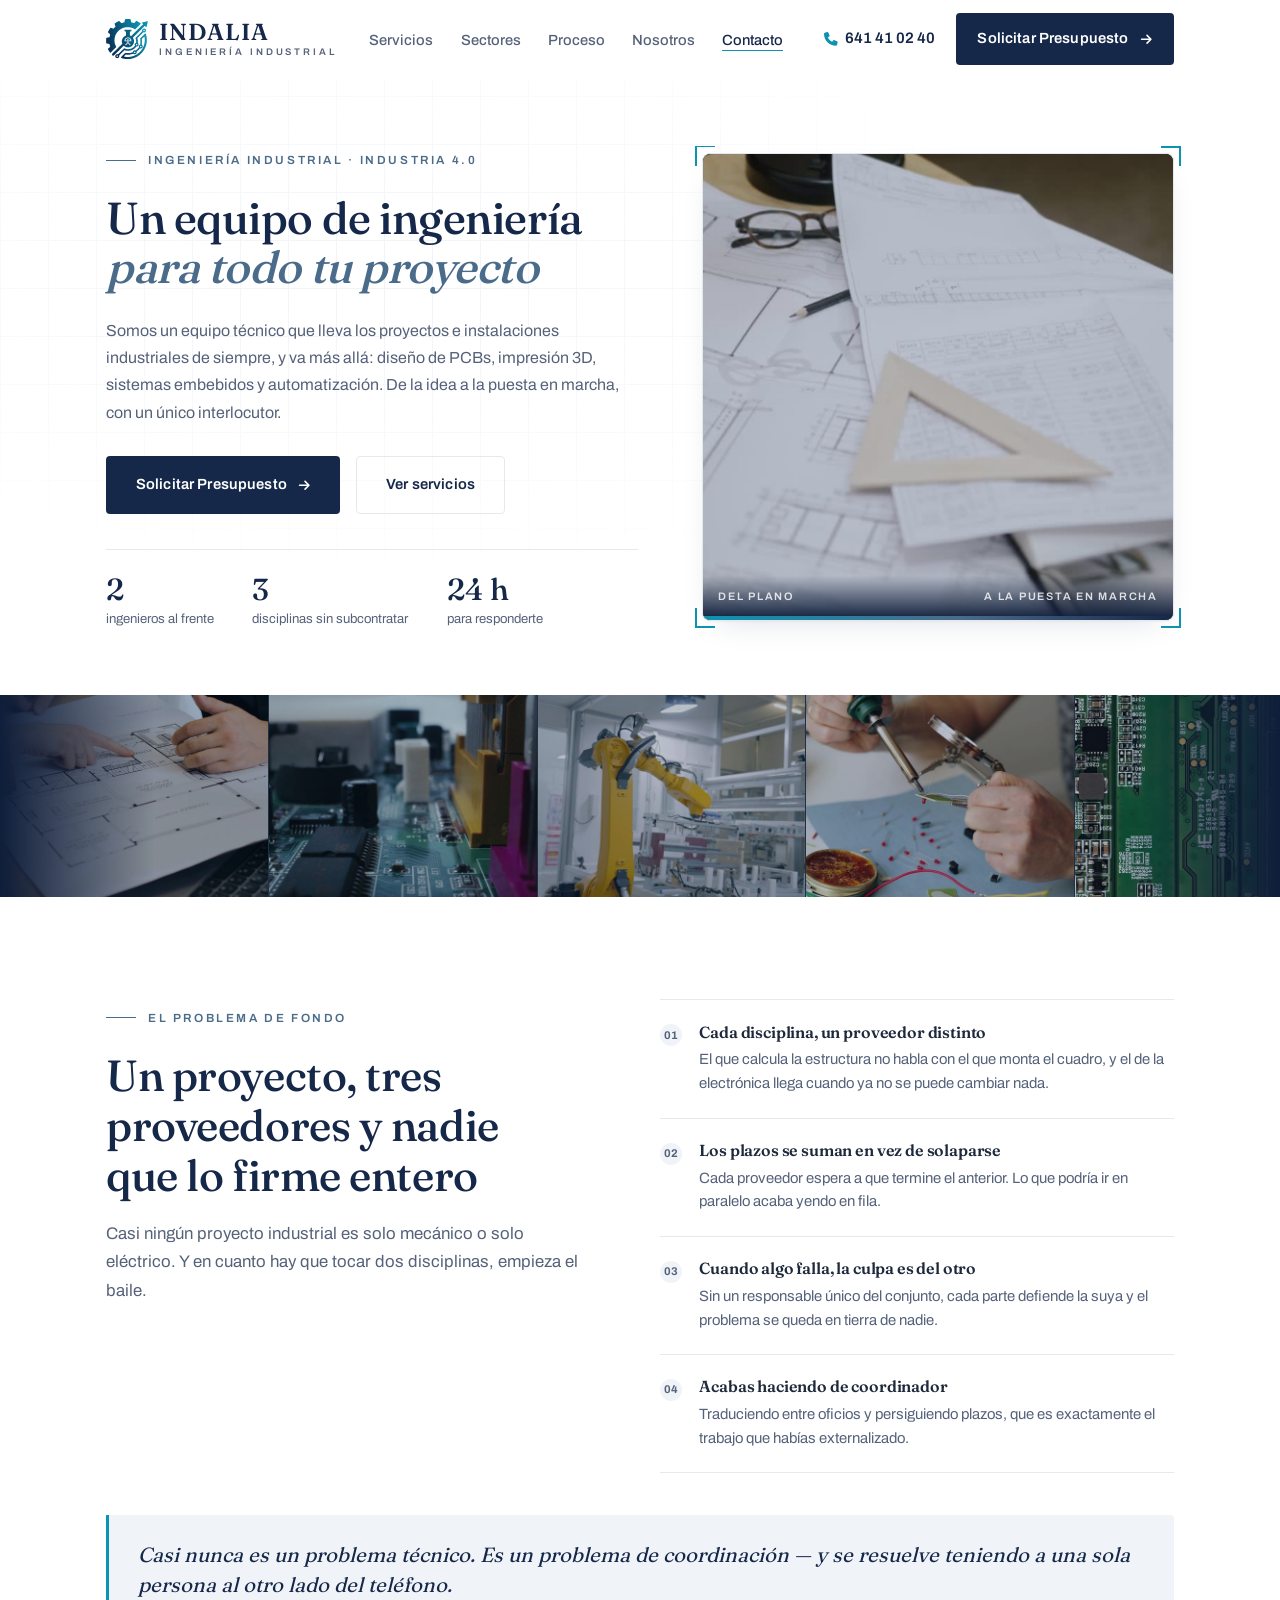
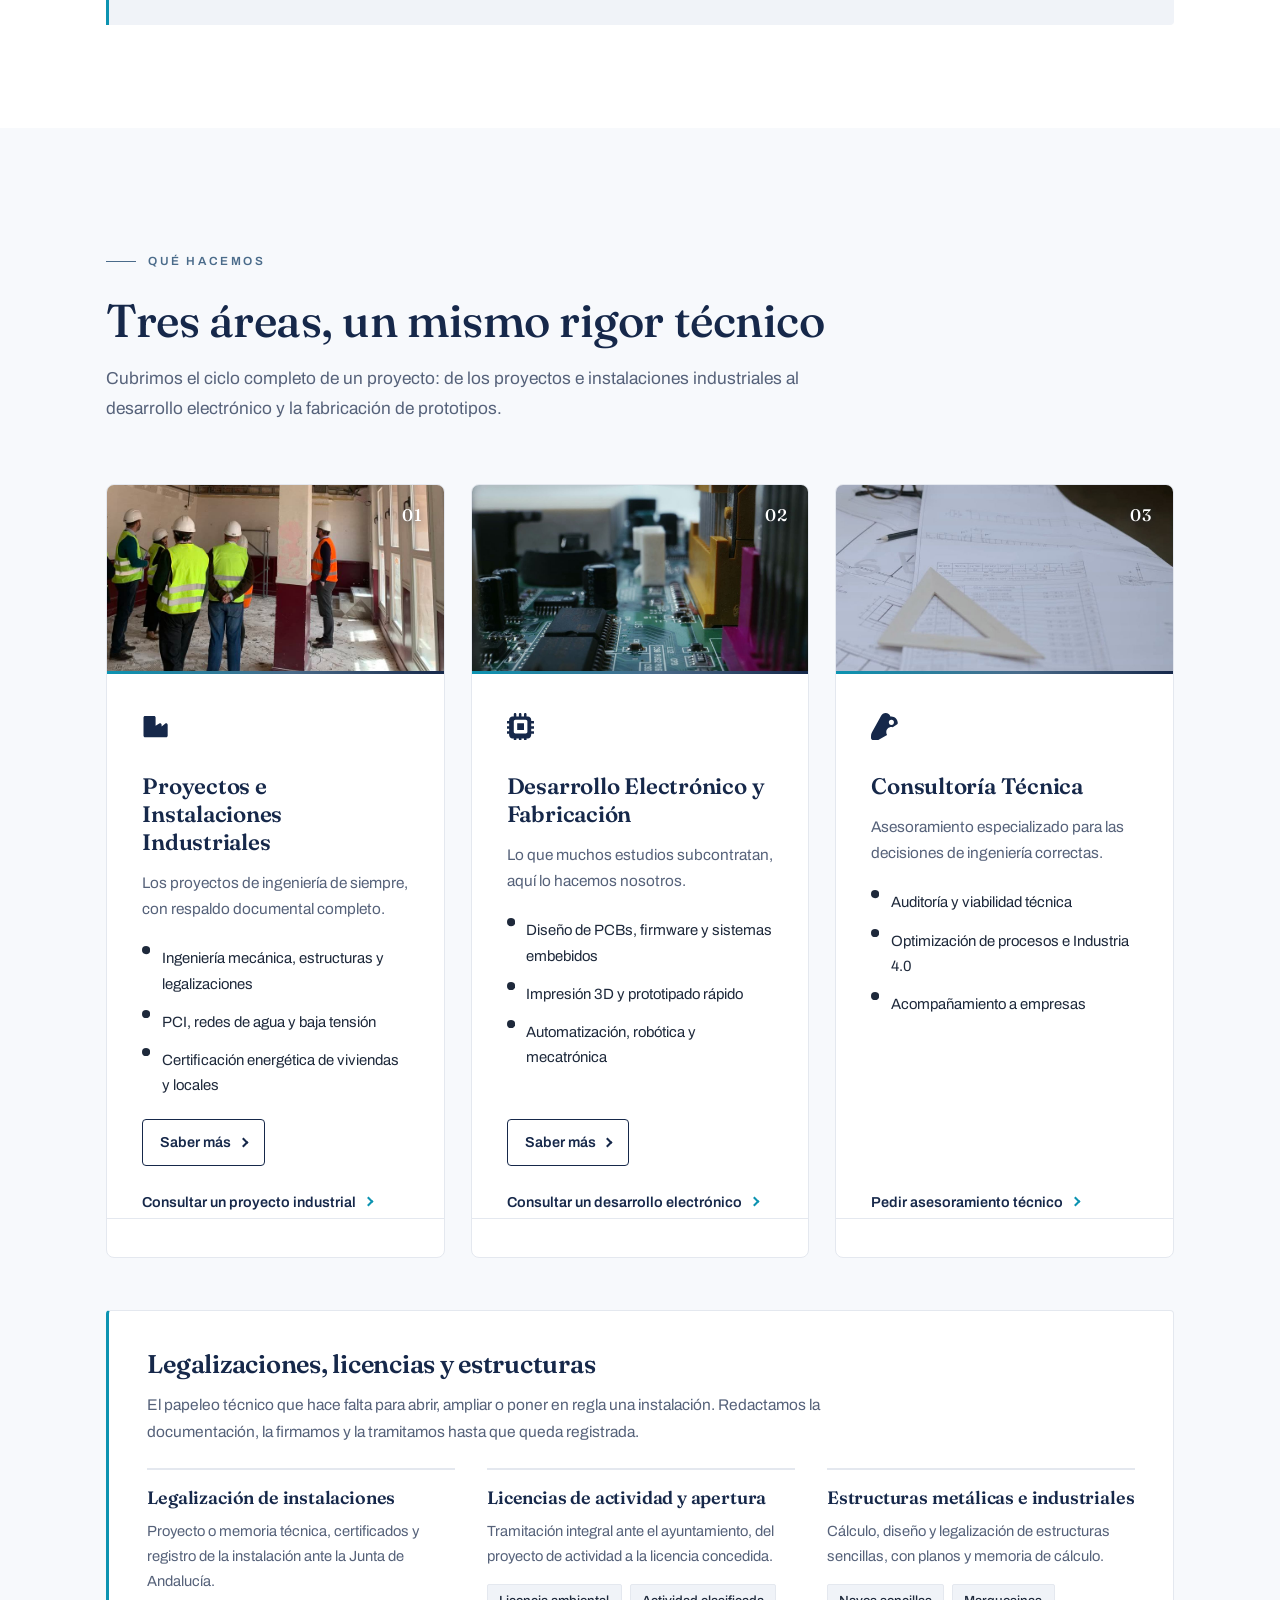
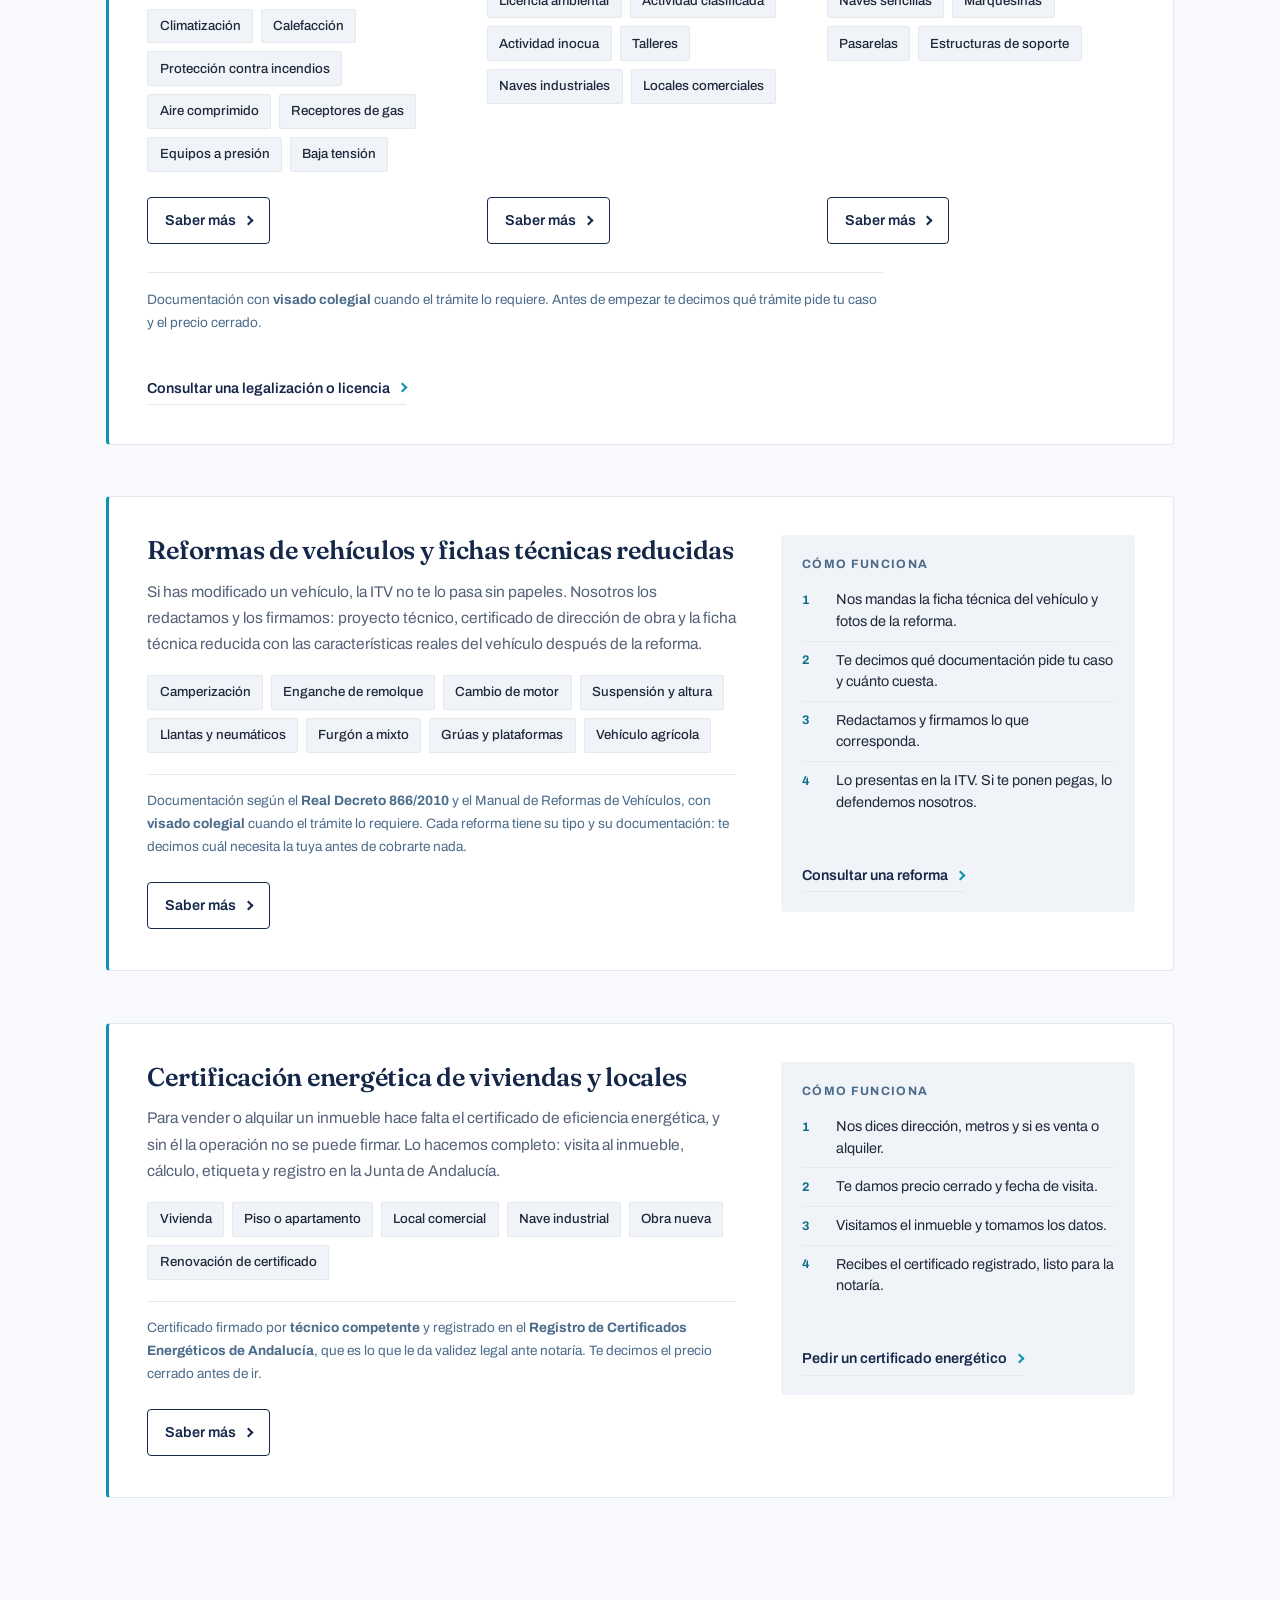
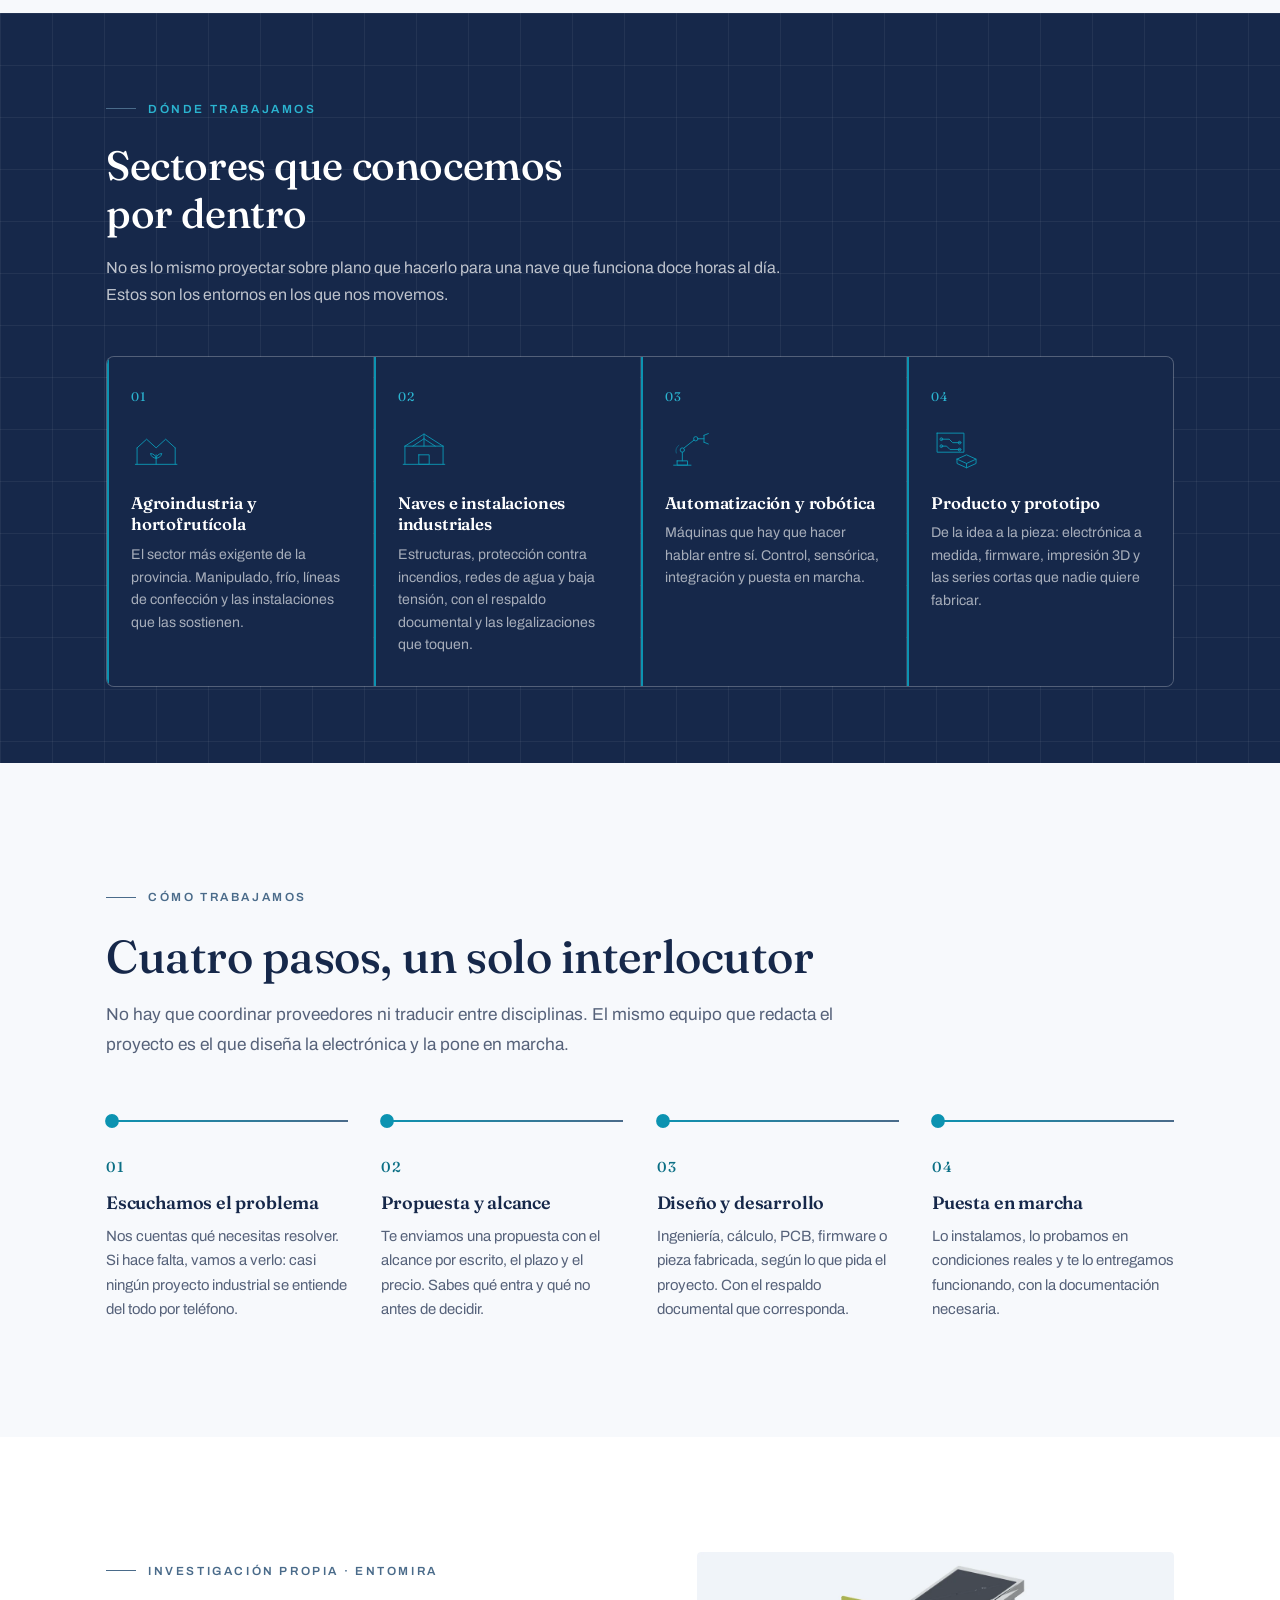
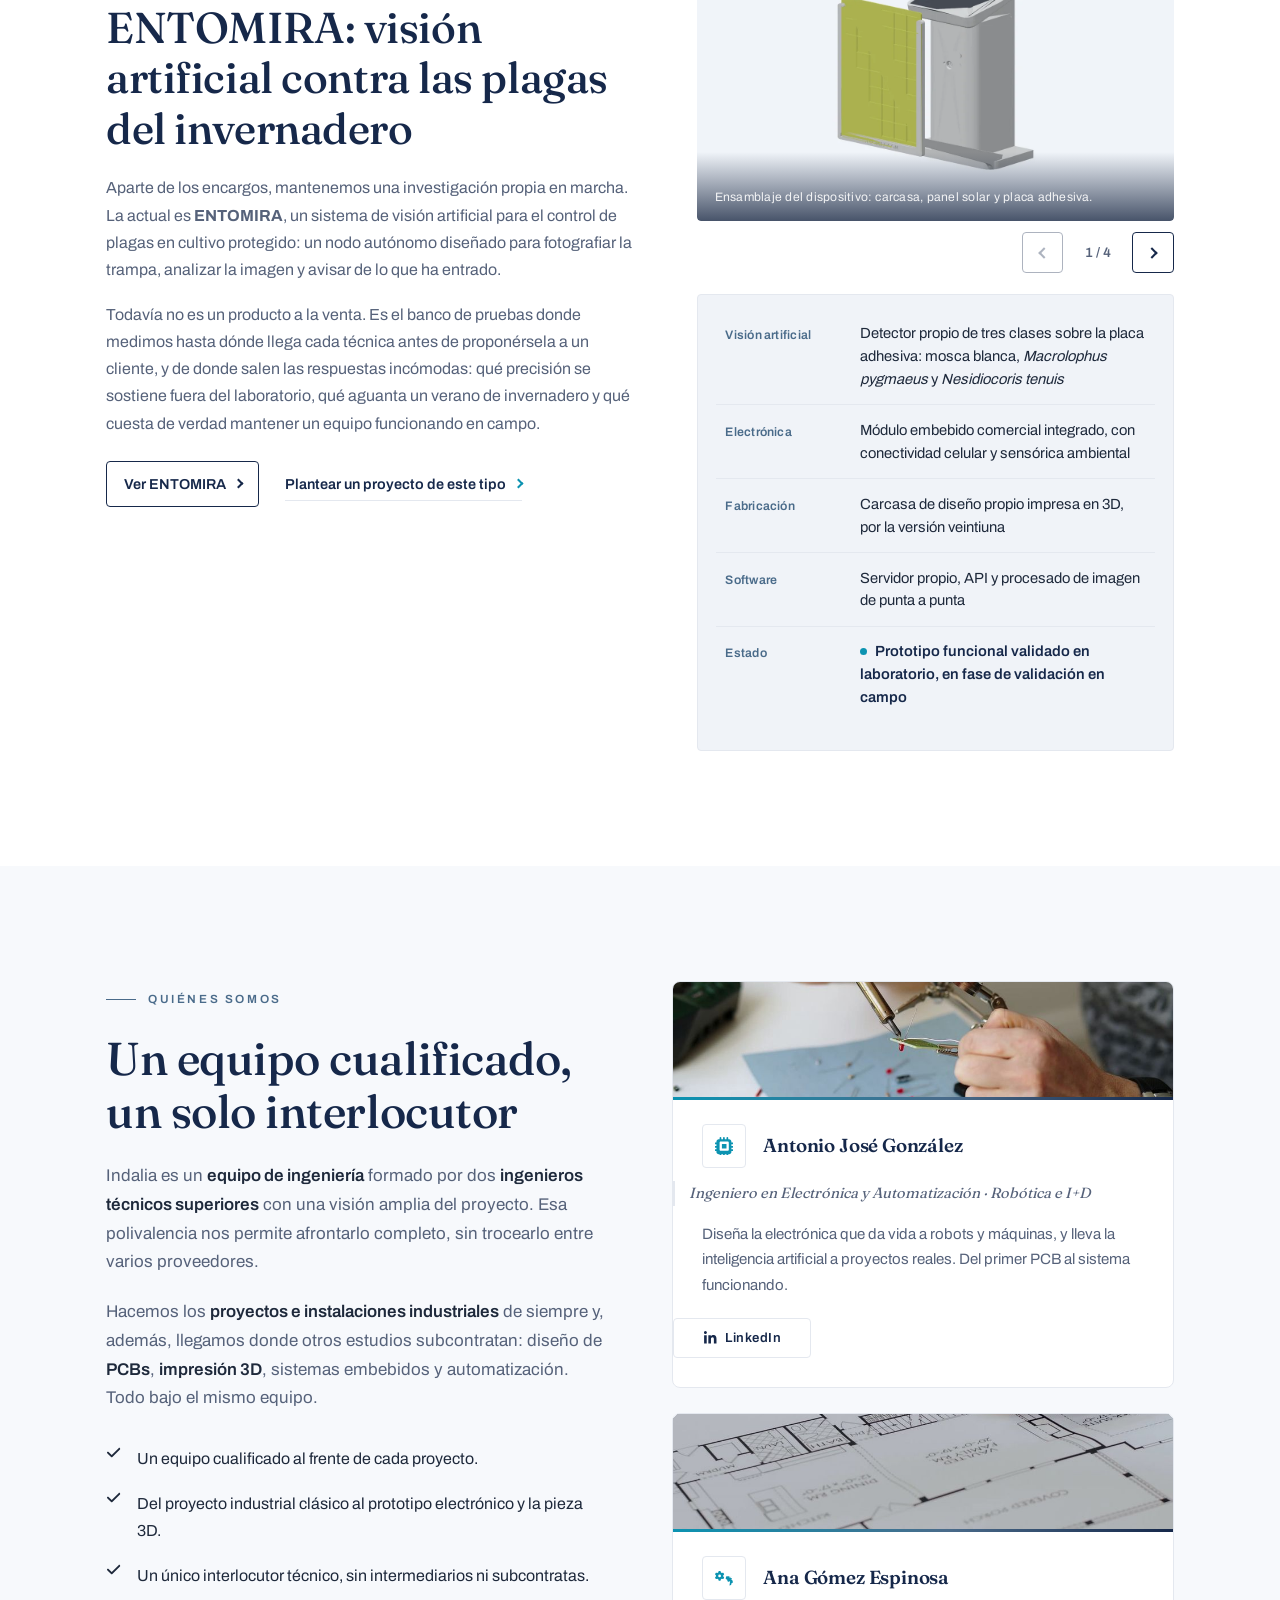
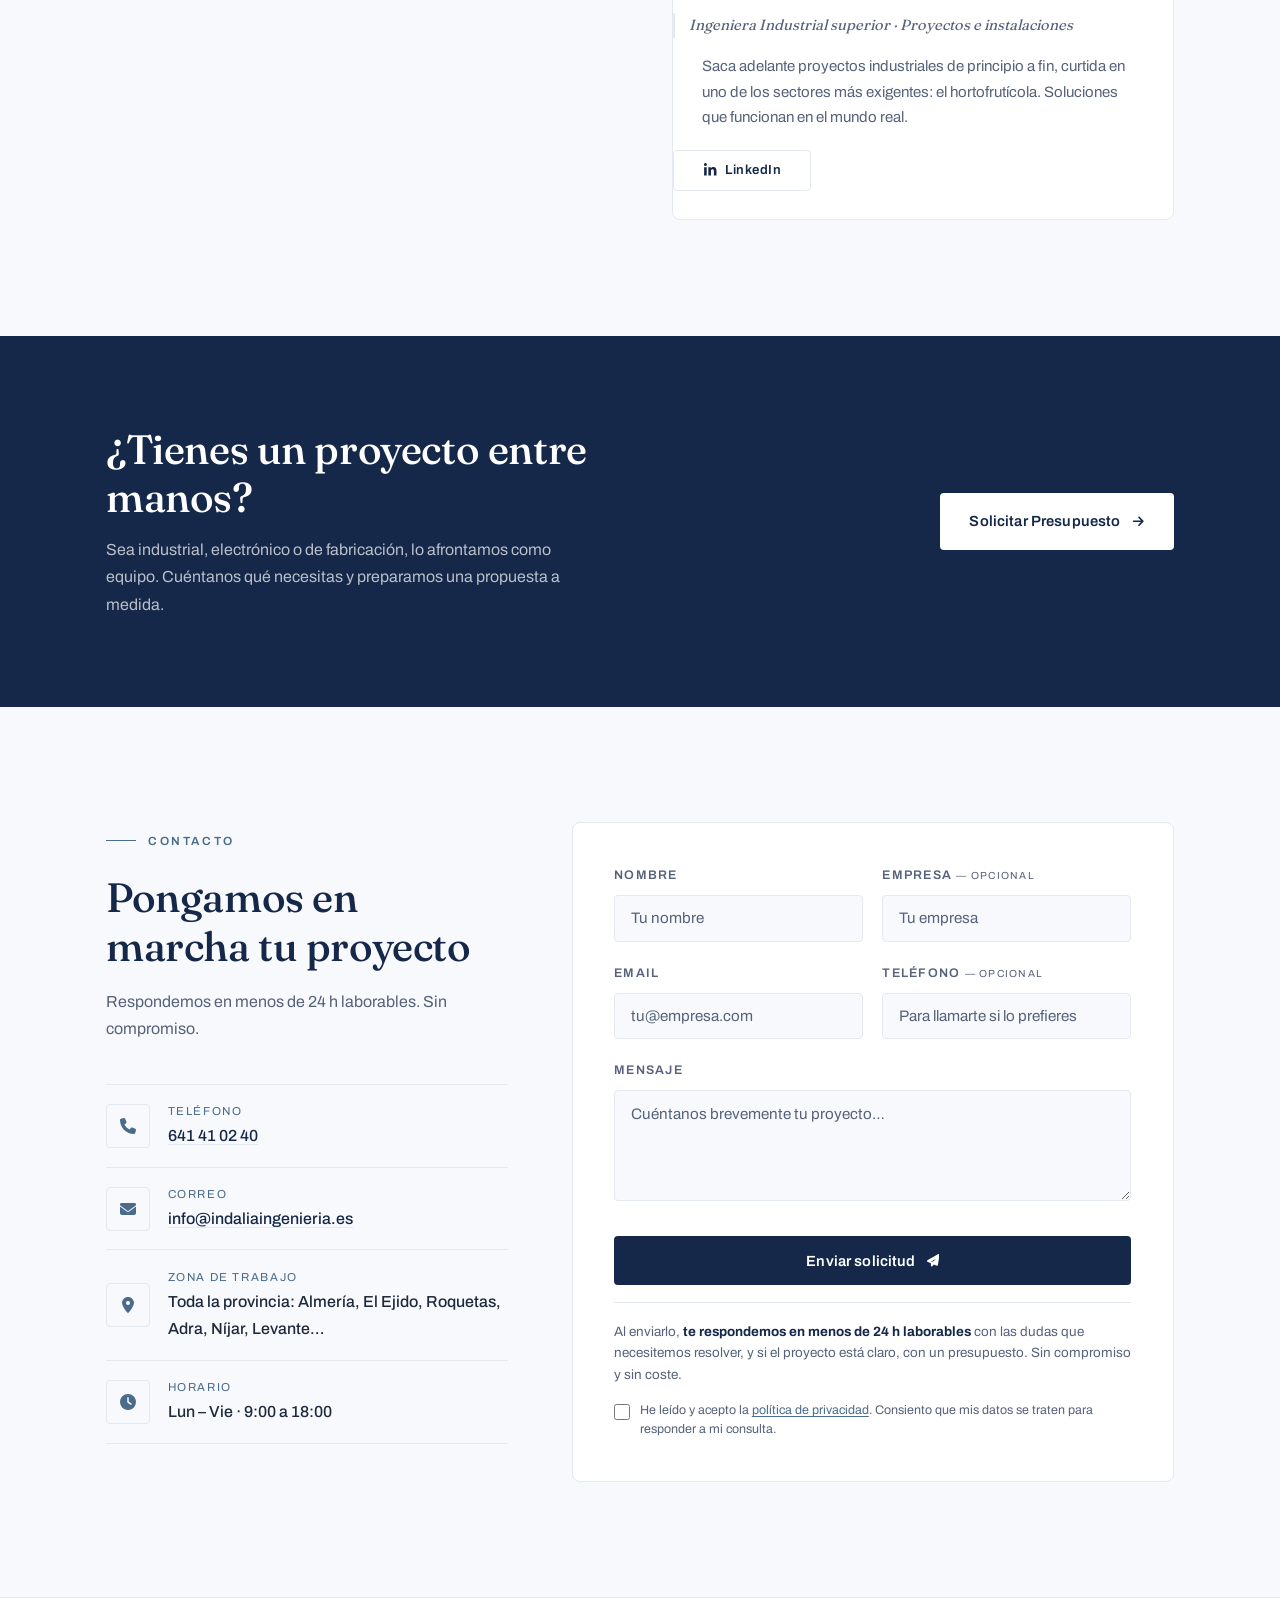
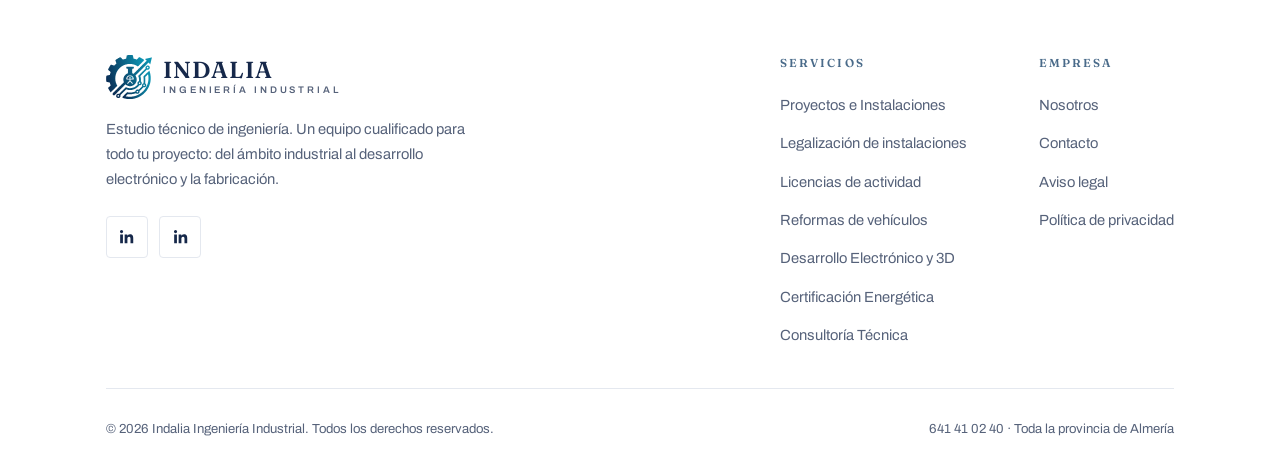
==== commit d7d4ad8a: "Actualizacion de la web (2026-10-04 10:48)" ====
--- a/index.html
+++ b/index.html
@@ -4,8 +4,8 @@
 <meta charset="UTF-8">
 <meta name="referrer" content="strict-origin-when-cross-origin">
 <meta name="viewport" content="width=device-width, initial-scale=1.0">
-<title>Ingeniería industrial en Almería | Indalia Ingeniería</title>
-<meta name="description" content="Ingeniería industrial en Almería: proyectos, legalización de instalaciones, licencias, reformas de vehículos, certificado energético y electrónica a medida.">
+<title>Ingeniería industrial en Almería y provincia | Indalia</title>
+<meta name="description" content="Ingeniería industrial en toda la provincia: proyectos, legalización de instalaciones, licencias, reformas de vehículos, certificado energético y electrónica.">
 
 <!-- ====== TIPOGRAFIAS AUTOALOJADAS (sin peticiones a terceros) ======
      Fraunces  : display serif elegante, carácter editorial
@@ -29,7 +29,7 @@
 <meta property="og:type" content="website">
 <meta property="og:locale" content="es_ES">
 <meta property="og:site_name" content="Indalia Ingeniería Industrial">
-<meta property="og:title" content="Ingeniería industrial en Almería | Indalia Ingeniería">
+<meta property="og:title" content="Ingeniería industrial en Almería y provincia | Indalia">
 <meta property="og:description" content="Un equipo de ingeniería para todo tu proyecto: proyectos e instalaciones industriales, diseño de PCBs, impresión 3D y automatización. Un único interlocutor, de la idea a la puesta en marcha.">
 <meta property="og:url" content="https://indaliaingenieria.es/">
 <meta property="og:image" content="https://indaliaingenieria.es/og-indalia.jpg">
@@ -37,7 +37,7 @@
 <meta property="og:image:height" content="630">
 <meta property="og:image:alt" content="Indalia Ingeniería Industrial">
 <meta name="twitter:card" content="summary_large_image">
-<meta name="twitter:title" content="Ingeniería industrial en Almería | Indalia Ingeniería">
+<meta name="twitter:title" content="Ingeniería industrial en Almería y provincia | Indalia">
 <meta name="twitter:description" content="Proyectos e instalaciones industriales, desarrollo electrónico y fabricación. Un único interlocutor técnico.">
 <meta name="twitter:image" content="https://indaliaingenieria.es/og-indalia.jpg">
 
@@ -47,7 +47,7 @@
   "@context": "https://schema.org",
   "@type": "ProfessionalService",
   "name": "Indalia Ingeniería Industrial",
-  "description": "Estudio técnico de ingeniería en Almería: proyectos e instalaciones industriales, desarrollo electrónico y fabricación, y consultoría técnica. Un único interlocutor, de la idea a la puesta en marcha.",
+  "description": "Estudio técnico de ingeniería para toda la provincia de Almería: proyectos e instalaciones industriales, desarrollo electrónico y fabricación, y consultoría técnica. Un único interlocutor, de la idea a la puesta en marcha.",
   "url": "https://indaliaingenieria.es/",
   "logo": "https://indaliaingenieria.es/logo.svg",
   "image": "https://indaliaingenieria.es/og-indalia.jpg",
@@ -62,7 +62,17 @@
     "addressCountry": "ES"
   },
   "areaServed": [
-    { "@type": "AdministrativeArea", "name": "Almería" },
+    { "@type": "AdministrativeArea", "name": "Provincia de Almería" },
+    { "@type": "City", "name": "Almería" },
+    { "@type": "City", "name": "El Ejido" },
+    { "@type": "City", "name": "Roquetas de Mar" },
+    { "@type": "City", "name": "Adra" },
+    { "@type": "City", "name": "Vícar" },
+    { "@type": "City", "name": "La Mojonera" },
+    { "@type": "City", "name": "Berja" },
+    { "@type": "City", "name": "Níjar" },
+    { "@type": "City", "name": "Huércal-Overa" },
+    { "@type": "City", "name": "Vera" },
     { "@type": "AdministrativeArea", "name": "Andalucía" }
   ],
   "founder": [
@@ -95,7 +105,7 @@
     "email": "info@indaliaingenieria.es",
     "telephone": "+34641410240",
     "availableLanguage": ["es"],
-    "areaServed": "ES"
+    "areaServed": "Provincia de Almería"
   }
 }
 </script>
@@ -946,6 +956,37 @@
 .id-texto .mas{ margin-right:1.4rem; }
 /* La foto de detecciones tiene una franja negra arriba: se encuadra la placa amarilla */
 .id-lamina img{ object-position:50% 75%; }
+
+/* --- Carrusel de ENTOMIRA ---------------------------------------------
+   Sin JS: tira horizontal con scroll-snap que se desliza a mano.
+   Con JS (.con-js): aparecen flechas y contador. Nunca avanza solo. */
+.carrusel{ position:relative; min-width:0; }
+.carrusel-pista{
+  display:flex; overflow-x:auto; scroll-snap-type:x mandatory;
+  scroll-behavior:smooth; overscroll-behavior-x:contain;
+  border-radius:var(--radio); scrollbar-width:none;
+}
+.carrusel-pista::-webkit-scrollbar{ display:none; }
+.carrusel-pista:focus-visible{ outline:2px solid var(--cian); outline-offset:3px; }
+.carrusel-diapo{ flex:0 0 100%; scroll-snap-align:start; }
+.carrusel-diapo.render img{ object-position:center; }   /* render ya en 16:9: sin recorte */
+.carrusel-controles{ display:none; align-items:center; justify-content:flex-end; gap:.8rem; margin-top:.7rem; }
+.carrusel.con-js .carrusel-controles{ display:flex; }
+.carrusel-cuenta{ font-size:.85rem; font-weight:600; color:var(--slate-soft); min-width:3.2em; text-align:center; font-variant-numeric:tabular-nums; }
+.carrusel-btn{
+  width:2.6rem; height:2.6rem; display:grid; place-items:center; cursor:pointer;
+  background:var(--paper); border:1.5px solid var(--navy); border-radius:var(--radio);
+  color:var(--navy); transition:background var(--t), color var(--t);
+}
+.carrusel-btn::before{
+  content:""; width:8px; height:8px; border-top:2px solid currentColor; border-right:2px solid currentColor;
+  transform:rotate(45deg); margin-right:3px;
+}
+.carrusel-btn[data-dir="-1"]::before{ transform:rotate(-135deg); margin:0 0 0 3px; }
+.carrusel-btn:hover, .carrusel-btn:focus-visible{ background:var(--navy); color:#fff; }
+.carrusel-btn:focus-visible{ outline:2px solid var(--cian); outline-offset:3px; }
+.carrusel-btn:disabled{ opacity:.35; cursor:default; background:var(--paper); color:var(--navy); }
+@media (prefers-reduced-motion:reduce){ .carrusel-pista{ scroll-behavior:auto; } }
 
 .ficha{
   background:var(--paper-3); border:1px solid var(--line);
@@ -1680,7 +1721,7 @@
         <span class="s-num">01</span>
         <div class="sector-ilus"><svg xmlns="http://www.w3.org/2000/svg" viewBox="0 0 120 120" fill="none" stroke="currentColor" stroke-width="2.2" stroke-linecap="round" stroke-linejoin="round" aria-hidden="true"><path d="M14 62 L36 42 L58 62 L80 42 L102 62"/><path d="M14 62 V100 M102 62 V100"/><path d="M10 100 H106"/><path d="M58 100 V78"/><path d="M58 86 q-11 -1 -13 -11 q11 1 13 11 Z"/><path d="M58 86 q11 -1 13 -11 q-11 1 -13 11 Z"/></svg></div>
         <h3>Agroindustria y hortofrutícola</h3>
-        <p>El sector más exigente de Almería. Manipulado, frío, líneas de confección y las instalaciones que las sostienen.</p>
+        <p>El sector más exigente de la provincia. Manipulado, frío, líneas de confección y las instalaciones que las sostienen.</p>
       </article>
       <article class="sector">
         <span class="s-num">02</span>
@@ -1753,7 +1794,7 @@
       <div class="id-texto reveal reveal-izq">
         <span class="kicker">Investigación propia · ENTOMIRA</span>
         <h2>ENTOMIRA: visión artificial contra las plagas del invernadero</h2>
-        <p>Aparte de los encargos, mantenemos una investigación propia en marcha. La actual es <strong>ENTOMIRA</strong>, un sistema de visión artificial para el control de plagas en cultivo protegido: un nodo autónomo que fotografía la trampa, analiza la imagen y avisa de lo que ha entrado. Nació como Trabajo Fin de Máster en la Universidad de Almería.</p>
+        <p>Aparte de los encargos, mantenemos una investigación propia en marcha. La actual es <strong>ENTOMIRA</strong>, un sistema de visión artificial para el control de plagas en cultivo protegido: un nodo autónomo diseñado para fotografiar la trampa, analizar la imagen y avisar de lo que ha entrado.</p>
         <p>Todavía no es un producto a la venta. Es el banco de pruebas donde medimos hasta dónde llega cada técnica antes de proponérsela a un cliente, y de donde salen las respuestas incómodas: qué precisión se sostiene fuera del laboratorio, qué aguanta un verano de invernadero y qué cuesta de verdad mantener un equipo funcionando en campo.</p>
         <a class="mas" href="https://entomira.com/" target="_blank" rel="noopener">Ver ENTOMIRA<span class="sr"> en entomira.com (se abre en una pestaña nueva)</span></a>
         <a class="card-cta" href="#contacto">Plantear un proyecto de este tipo</a>
@@ -1761,10 +1802,33 @@
 
       <div class="id-col reveal reveal-der">
 
-        <figure class="id-lamina">
-          <img src="img/entomira-deteccion.webp" alt="Placa adhesiva amarilla con los insectos detectados por el modelo, cada uno enmarcado con su clase" width="1238" height="1100" loading="lazy" decoding="async">
-          <figcaption>Detecciones del modelo sobre una placa adhesiva real.</figcaption>
-        </figure>
+        <!-- Carrusel: sin JS se desliza a mano (scroll-snap); el JS solo añade botones y contador.
+             Sin autoplay: el movimiento va por interacción. -->
+        <div class="carrusel" role="region" aria-roledescription="carrusel" aria-label="Imágenes de ENTOMIRA">
+          <div class="carrusel-pista" tabindex="0">
+            <figure class="id-lamina carrusel-diapo render">
+              <img src="img/entomira-ensamblaje.webp" alt="Render del ensamblaje de ENTOMIRA: carcasa blanca con el panel solar en la tapa y la placa adhesiva amarilla a un lado" width="1238" height="696" loading="lazy" decoding="async">
+              <figcaption>Ensamblaje del dispositivo: carcasa, panel solar y placa adhesiva.</figcaption>
+            </figure>
+            <figure class="id-lamina carrusel-diapo">
+              <img src="img/entomira-deteccion.webp" alt="Placa adhesiva amarilla con los insectos detectados por el modelo, cada uno enmarcado con su clase" width="1238" height="1100" loading="lazy" decoding="async">
+              <figcaption>Detecciones del modelo sobre una placa adhesiva real.</figcaption>
+            </figure>
+            <figure class="id-lamina carrusel-diapo">
+              <img src="img/entomira-deteccion-2.webp" alt="Otra placa adhesiva con mosca blanca y fauna auxiliar localizadas por el detector" width="1238" height="1100" loading="lazy" decoding="async">
+              <figcaption>Otra captura real, con cada insecto localizado y clasificado.</figcaption>
+            </figure>
+            <figure class="id-lamina carrusel-diapo">
+              <img src="img/entomira-captura.webp" alt="Fotografía de una placa adhesiva tal como la toma la cámara de la trampa" width="1238" height="1100" loading="lazy" decoding="async">
+              <figcaption>La placa tal como la fotografía la trampa, antes del análisis.</figcaption>
+            </figure>
+          </div>
+          <div class="carrusel-controles">
+            <button type="button" class="carrusel-btn" data-dir="-1" aria-label="Imagen anterior"></button>
+            <span class="carrusel-cuenta" aria-live="polite">1 / 4</span>
+            <button type="button" class="carrusel-btn" data-dir="1" aria-label="Imagen siguiente"></button>
+          </div>
+        </div>
 
         <div class="ficha">
         <dl class="ficha-datos">
@@ -1783,10 +1847,6 @@
           <div class="ficha-fila">
             <dt>Software</dt>
             <dd>Servidor propio, API y procesado de imagen de punta a punta</dd>
-          </div>
-          <div class="ficha-fila">
-            <dt>Origen</dt>
-            <dd>Trabajo Fin de Máster, Universidad de Almería</dd>
           </div>
           <div class="ficha-fila estado">
             <dt>Estado</dt>
@@ -1922,7 +1982,7 @@
         </div>
         <div class="contact-item">
           <div class="ci-icon"><svg class="fa-svg" xmlns="http://www.w3.org/2000/svg" viewBox="0 0 384 512" fill="currentColor" aria-hidden="true"><path d="M215.7 499.2C267 435 384 279.4 384 192 384 86 298 0 192 0S0 86 0 192c0 87.4 117 243 168.3 307.2 12.3 15.3 35.1 15.3 47.4 0zM192 128a64 64 0 1 1 0 128 64 64 0 1 1 0-128z"/></svg></div>
-          <div><small>Ubicación</small><span>Almería, España</span></div>
+          <div><small>Zona de trabajo</small><span>Toda la provincia: Almería, El Ejido, Roquetas, Adra, Níjar, Levante…</span></div>
         </div>
         <div class="contact-item">
           <div class="ci-icon"><svg class="fa-svg" xmlns="http://www.w3.org/2000/svg" viewBox="0 0 512 512" fill="currentColor" aria-hidden="true"><path d="M256 0a256 256 0 1 1 0 512A256 256 0 1 1 256 0zM232 120l0 136c0 8 4 15.5 10.7 20l96 64c11 7.4 25.9 4.4 33.3-6.7s4.4-25.9-6.7-33.3L280 243.2 280 120c0-13.3-10.7-24-24-24s-24 10.7-24 24z"/></svg></div>
@@ -1948,9 +2008,15 @@
             <input type="text" id="empresa" name="empresa" placeholder="Tu empresa">
           </div>
         </div>
-        <div class="field">
-          <label for="email">Email</label>
-          <input type="email" id="email" name="email" placeholder="tu@empresa.com">
+        <div class="form-row">
+          <div class="field">
+            <label for="email">Email</label>
+            <input type="email" id="email" name="email" placeholder="tu@empresa.com" autocomplete="email">
+          </div>
+          <div class="field">
+            <label for="telefono">Teléfono <span class="opcional">— opcional</span></label>
+            <input type="tel" id="telefono" name="telefono" placeholder="Para llamarte si lo prefieres" autocomplete="tel" inputmode="tel">
+          </div>
         </div>
         <div class="field">
           <label for="mensaje">Mensaje</label>
@@ -2023,7 +2089,7 @@
 
     <div class="footer-bottom">
       <span>© 2026 Indalia Ingeniería Industrial. Todos los derechos reservados.</span>
-      <span><a href="tel:+34641410240">641 41 02 40</a> · Almería, España</span>
+      <span><a href="tel:+34641410240">641 41 02 40</a> · Toda la provincia de Almería</span>
     </div>
   </div>
 </footer>
@@ -2169,6 +2235,48 @@
 })();
 
 /* ============================================================
+   CARRUSEL de ENTOMIRA · flechas y contador
+   ------------------------------------------------------------
+   Sin este script la tira se desliza igual a mano. No avanza
+   nunca solo: el movimiento va por interacción.
+   ============================================================ */
+document.querySelectorAll('.carrusel').forEach(car => {
+  const pista = car.querySelector('.carrusel-pista');
+  const diapos = [...pista.children];
+  const cuenta = car.querySelector('.carrusel-cuenta');
+  const [ant, sig] = car.querySelectorAll('.carrusel-btn');
+  // El índice se guarda aparte: durante el desplazamiento suave scrollLeft aún no ha llegado,
+  // y deducirlo de ahí hacía que dos clics seguidos avanzaran solo una imagen.
+  let idx = 0;
+  const pinta = () => {
+    cuenta.textContent = `${idx + 1} / ${diapos.length}`;
+    ant.disabled = idx <= 0;
+    sig.disabled = idx >= diapos.length - 1;
+  };
+  const ir = i => {
+    idx = Math.max(0, Math.min(diapos.length - 1, i));
+    pista.scrollTo({ left: idx * pista.clientWidth });
+    pinta();
+  };
+  car.querySelectorAll('.carrusel-btn').forEach(b =>
+    b.addEventListener('click', () => ir(idx + Number(b.dataset.dir))));
+  pista.addEventListener('keydown', ev => {
+    if (ev.key === 'ArrowRight') { ev.preventDefault(); ir(idx + 1); }
+    if (ev.key === 'ArrowLeft')  { ev.preventDefault(); ir(idx - 1); }
+  });
+  // Al deslizar con el dedo: el índice se recalcula cuando el desplazamiento se detiene
+  const sincroniza = () => { idx = Math.round(pista.scrollLeft / pista.clientWidth); pinta(); };
+  pista.addEventListener('scrollend', sincroniza);
+  let t; pista.addEventListener('scroll', () => { clearTimeout(t); t = setTimeout(sincroniza, 150); });
+  // Al cambiar el ancho (girar el móvil, redimensionar), la imagen actual vuelve a su sitio
+  if ('ResizeObserver' in window) {
+    new ResizeObserver(() => pista.scrollTo({ left: idx * pista.clientWidth, behavior: 'instant' })).observe(pista);
+  }
+  car.classList.add('con-js');
+  pinta();
+});
+
+/* ============================================================
    FORMULARIO · envío a Formspree
    ------------------------------------------------------------
    Configurado con la cuenta de info@indaliaingenieria.es.
@@ -2204,11 +2312,12 @@
   try {
     const res = await fetch(`https://formspree.io/f/${FORMSPREE_ID}`, {
       method: 'POST',
-      headers: { 'Accept': 'application/json' },
+      headers: { 'Accept': 'application/json', 'Content-Type': 'application/json' },
       body: JSON.stringify({
         nombre: n,
         empresa: document.getElementById('empresa').value.trim(),
         email: e,
+        telefono: document.getElementById('telefono').value.trim(),
         mensaje: m,
         _subject: `Nuevo mensaje de ${n} · Web Indalia`
       })
@@ -2217,7 +2326,7 @@
     if (res.ok) {
       box.classList.remove('error'); box.classList.add('show');
       msg.textContent = 'Gracias. Te responderemos muy pronto.';
-      ['nombre','empresa','email','mensaje'].forEach(id => document.getElementById(id).value = '');
+      ['nombre','empresa','email','telefono','mensaje'].forEach(id => document.getElementById(id).value = '');
       document.getElementById('consent').checked = false;
     } else {
       throw new Error('Respuesta no OK');
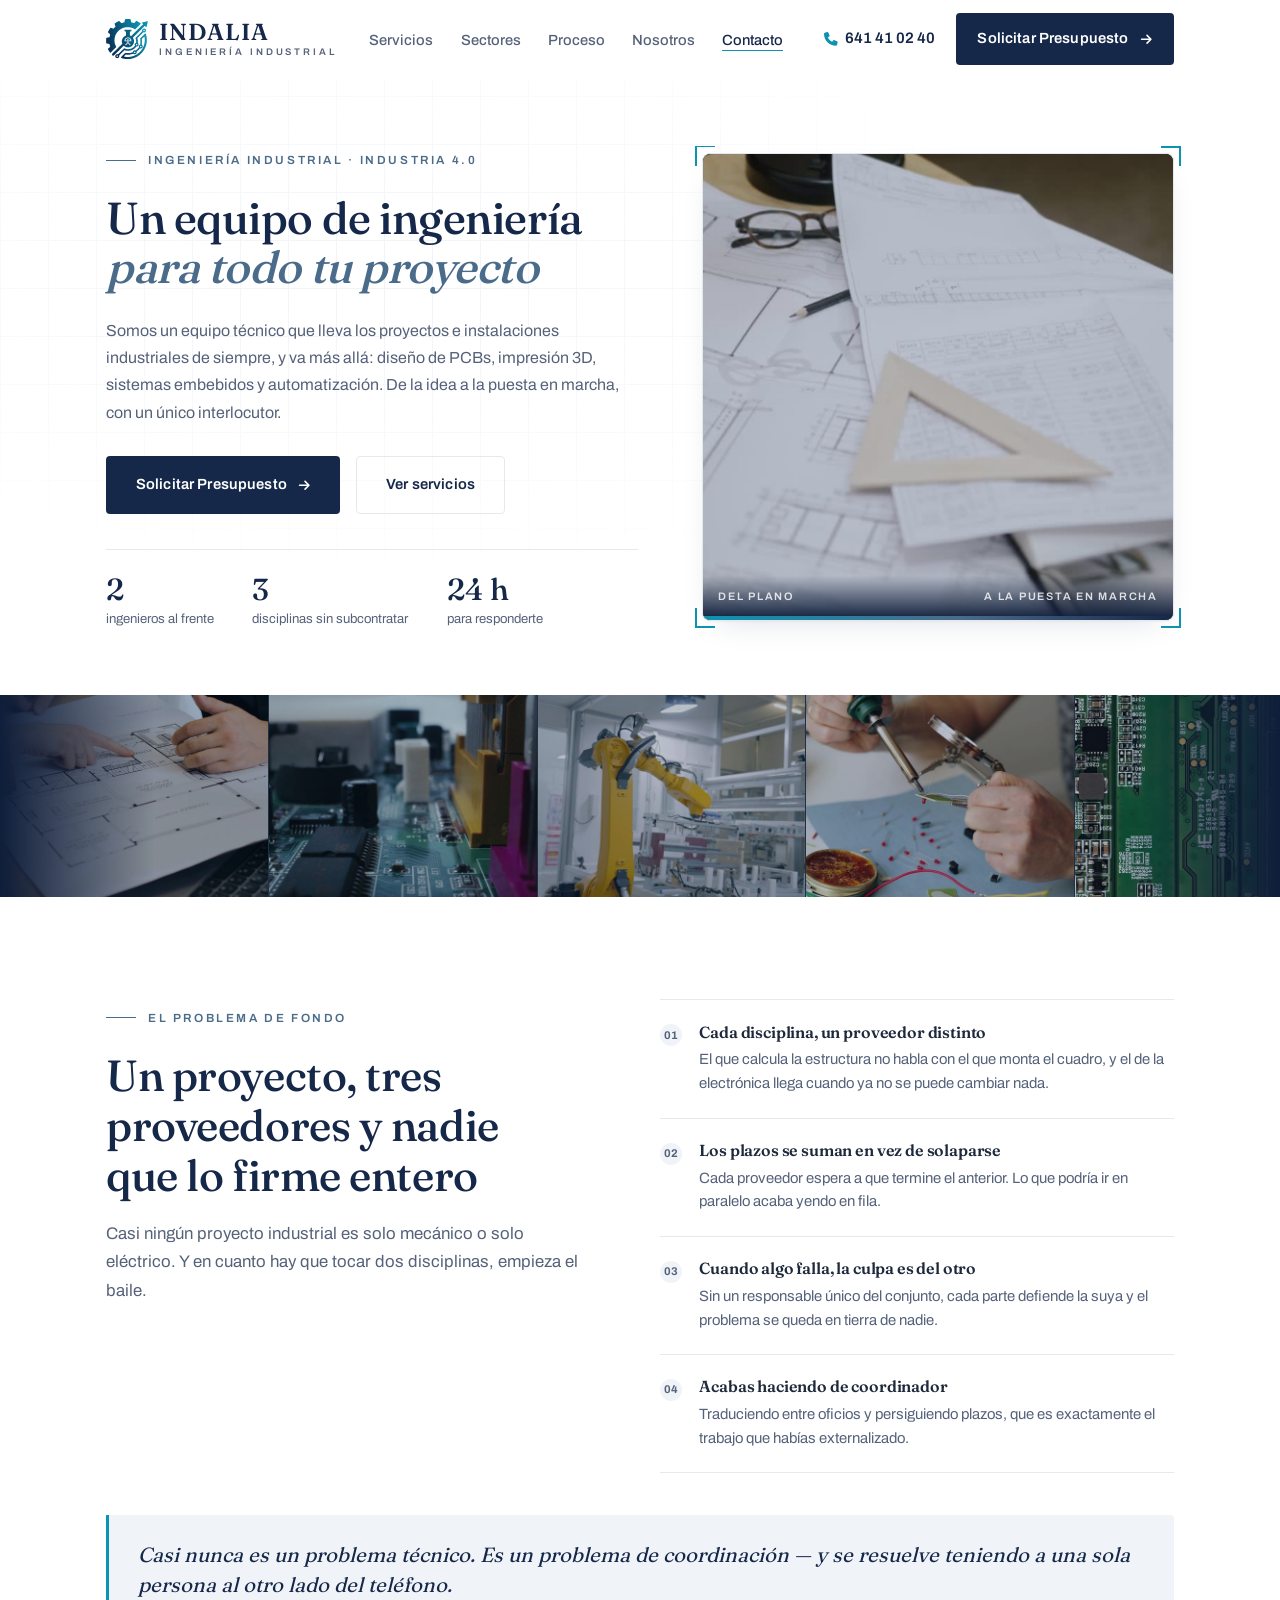
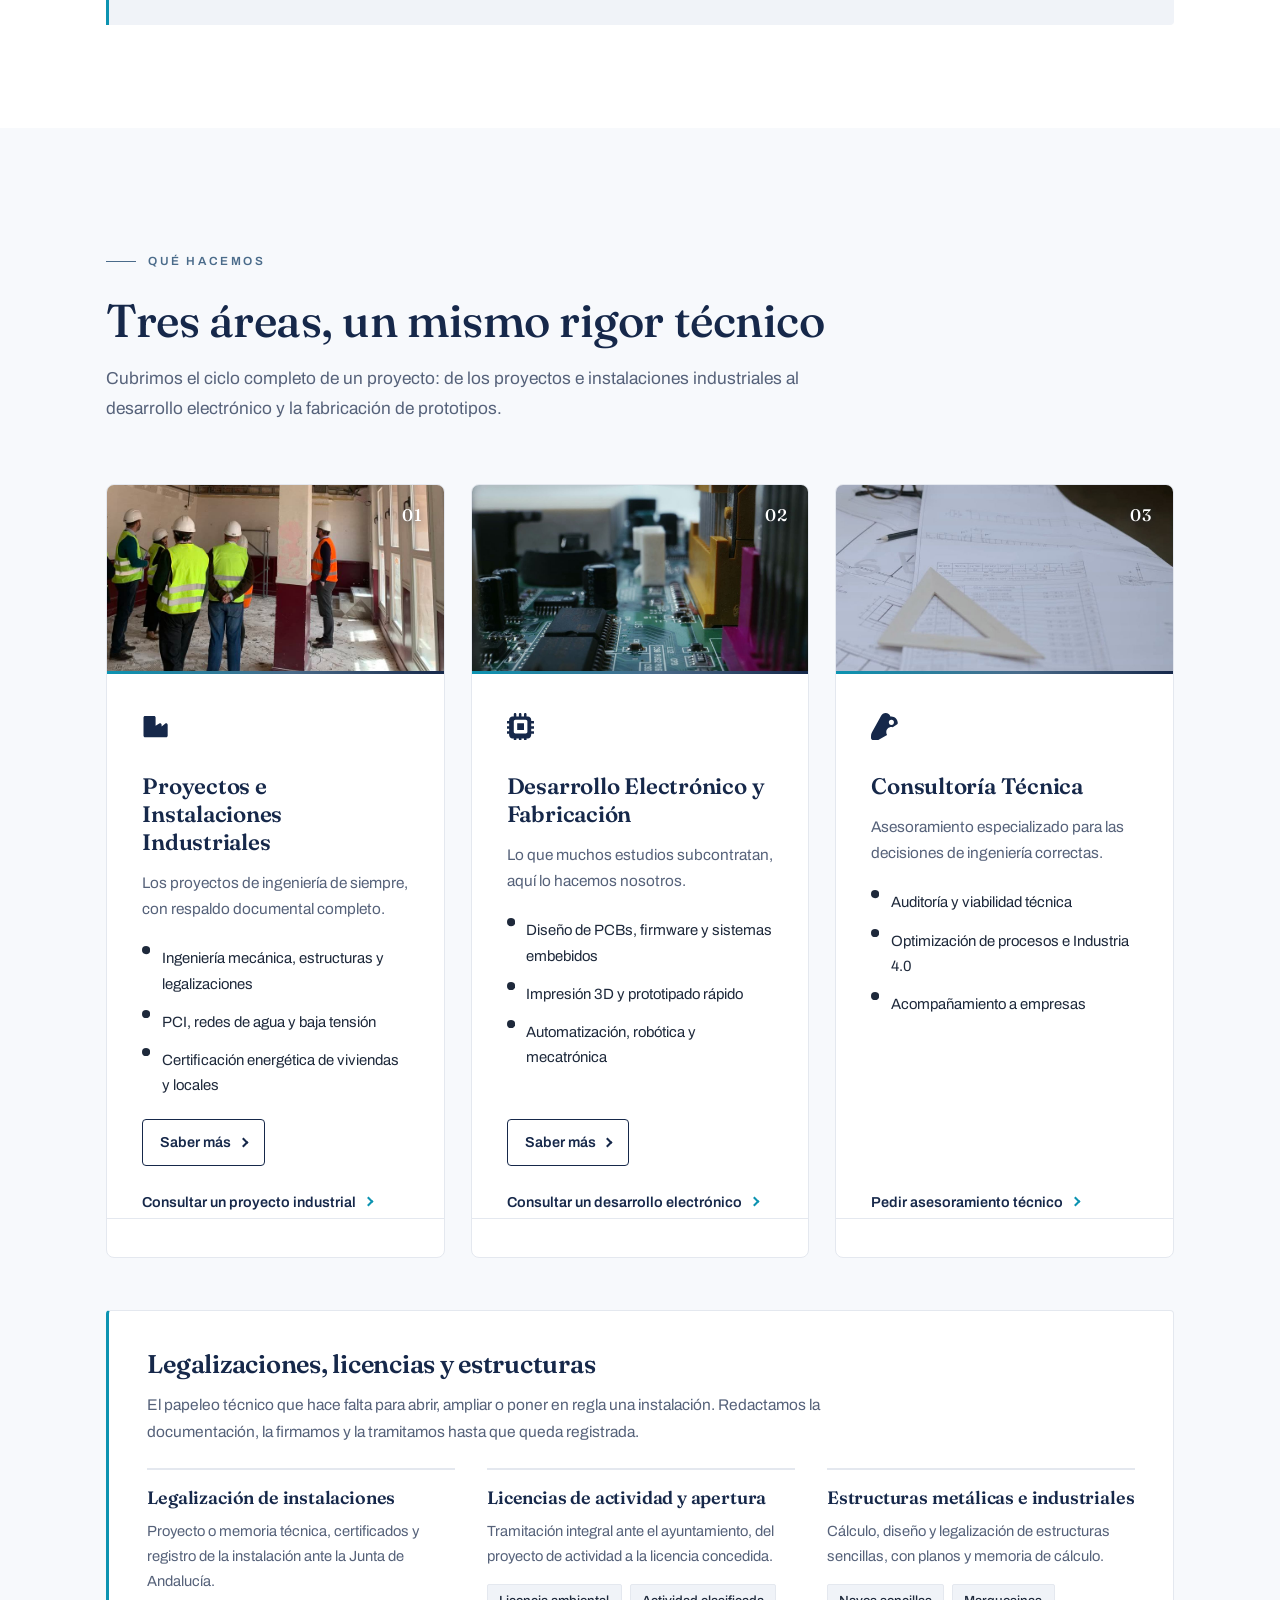
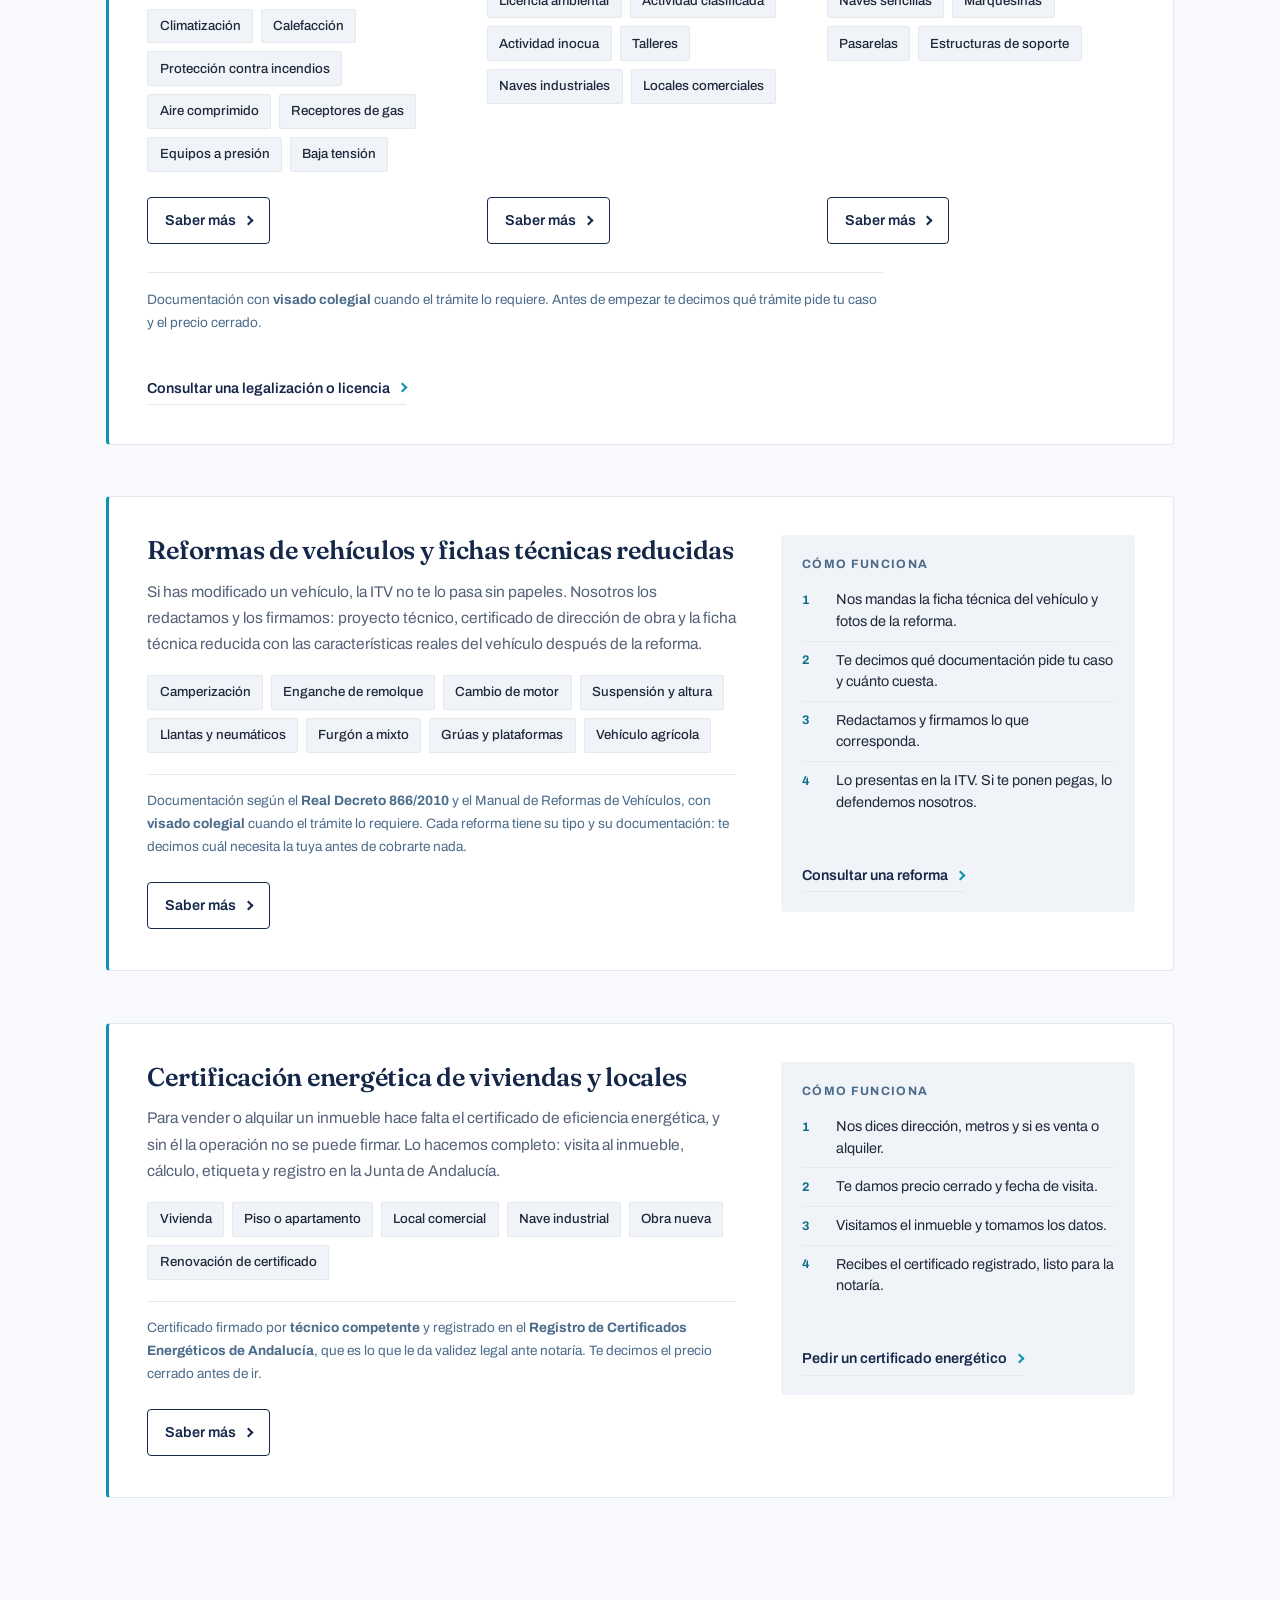
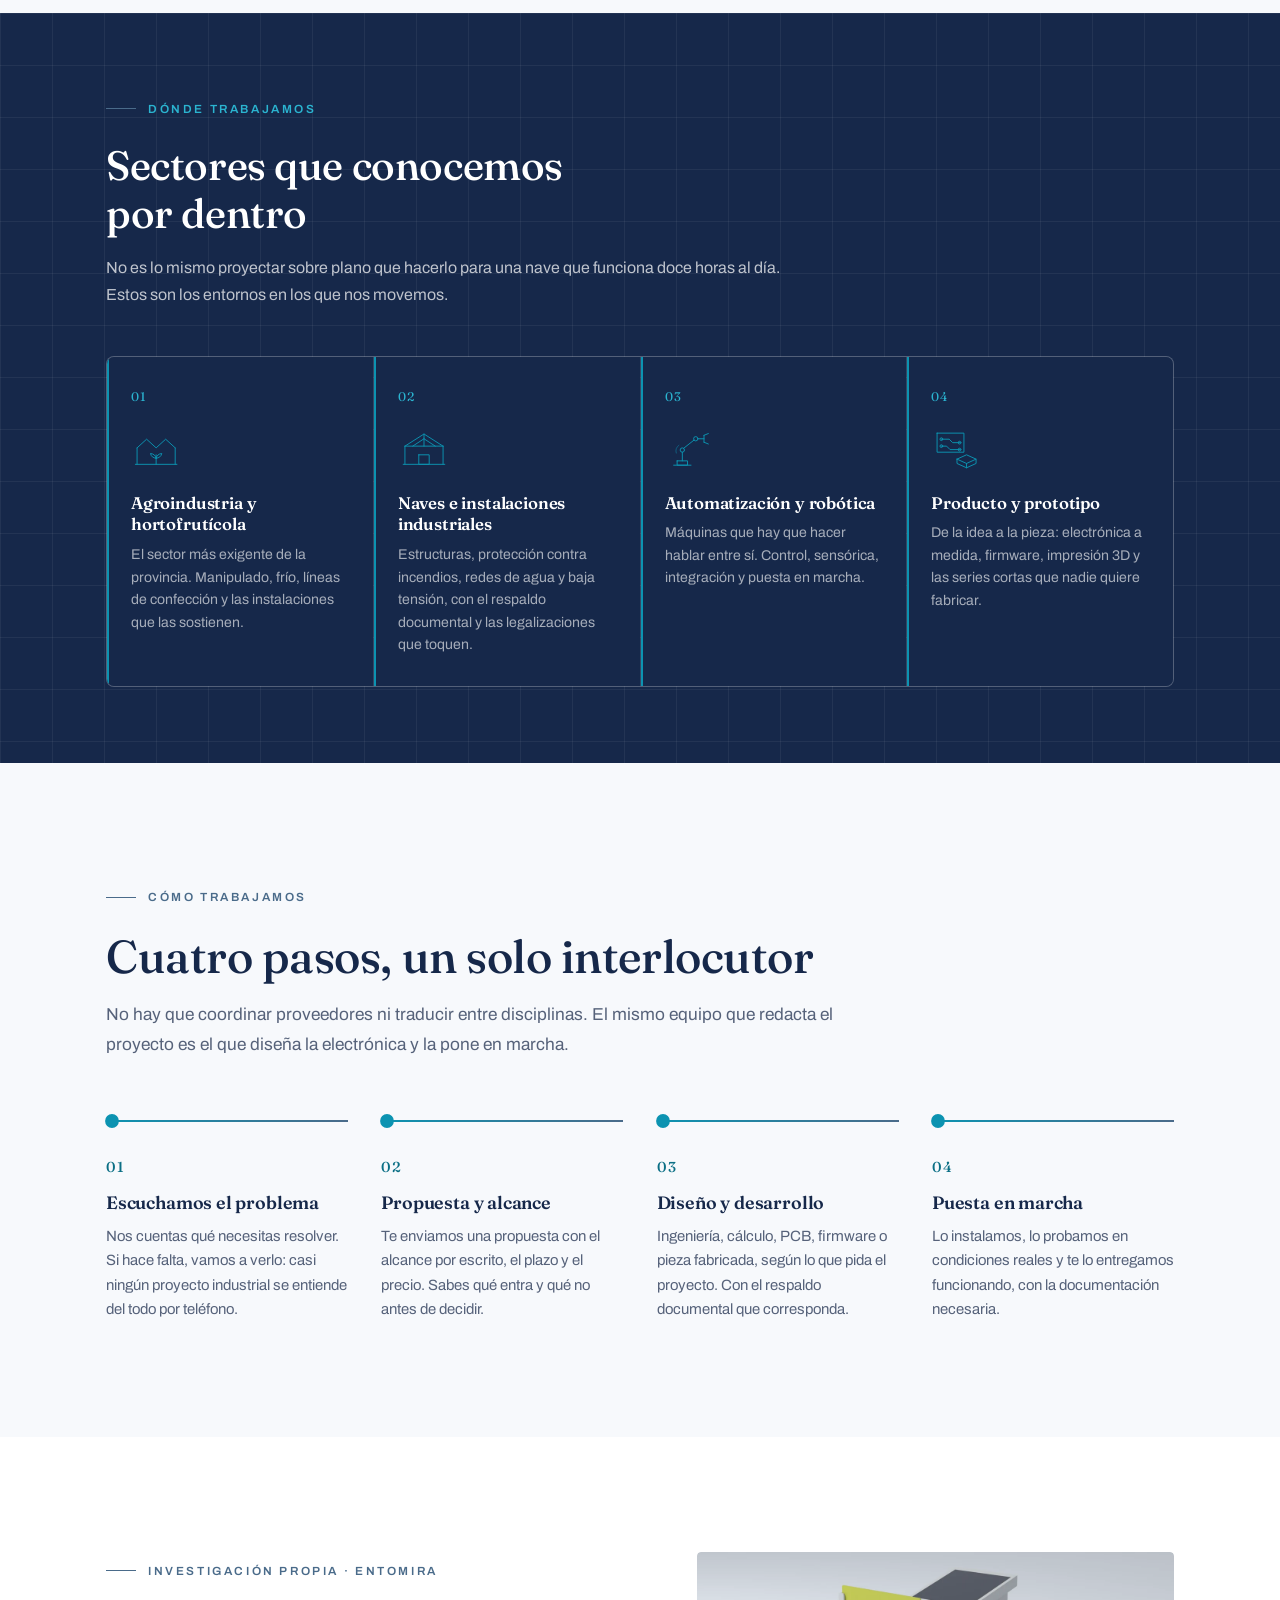
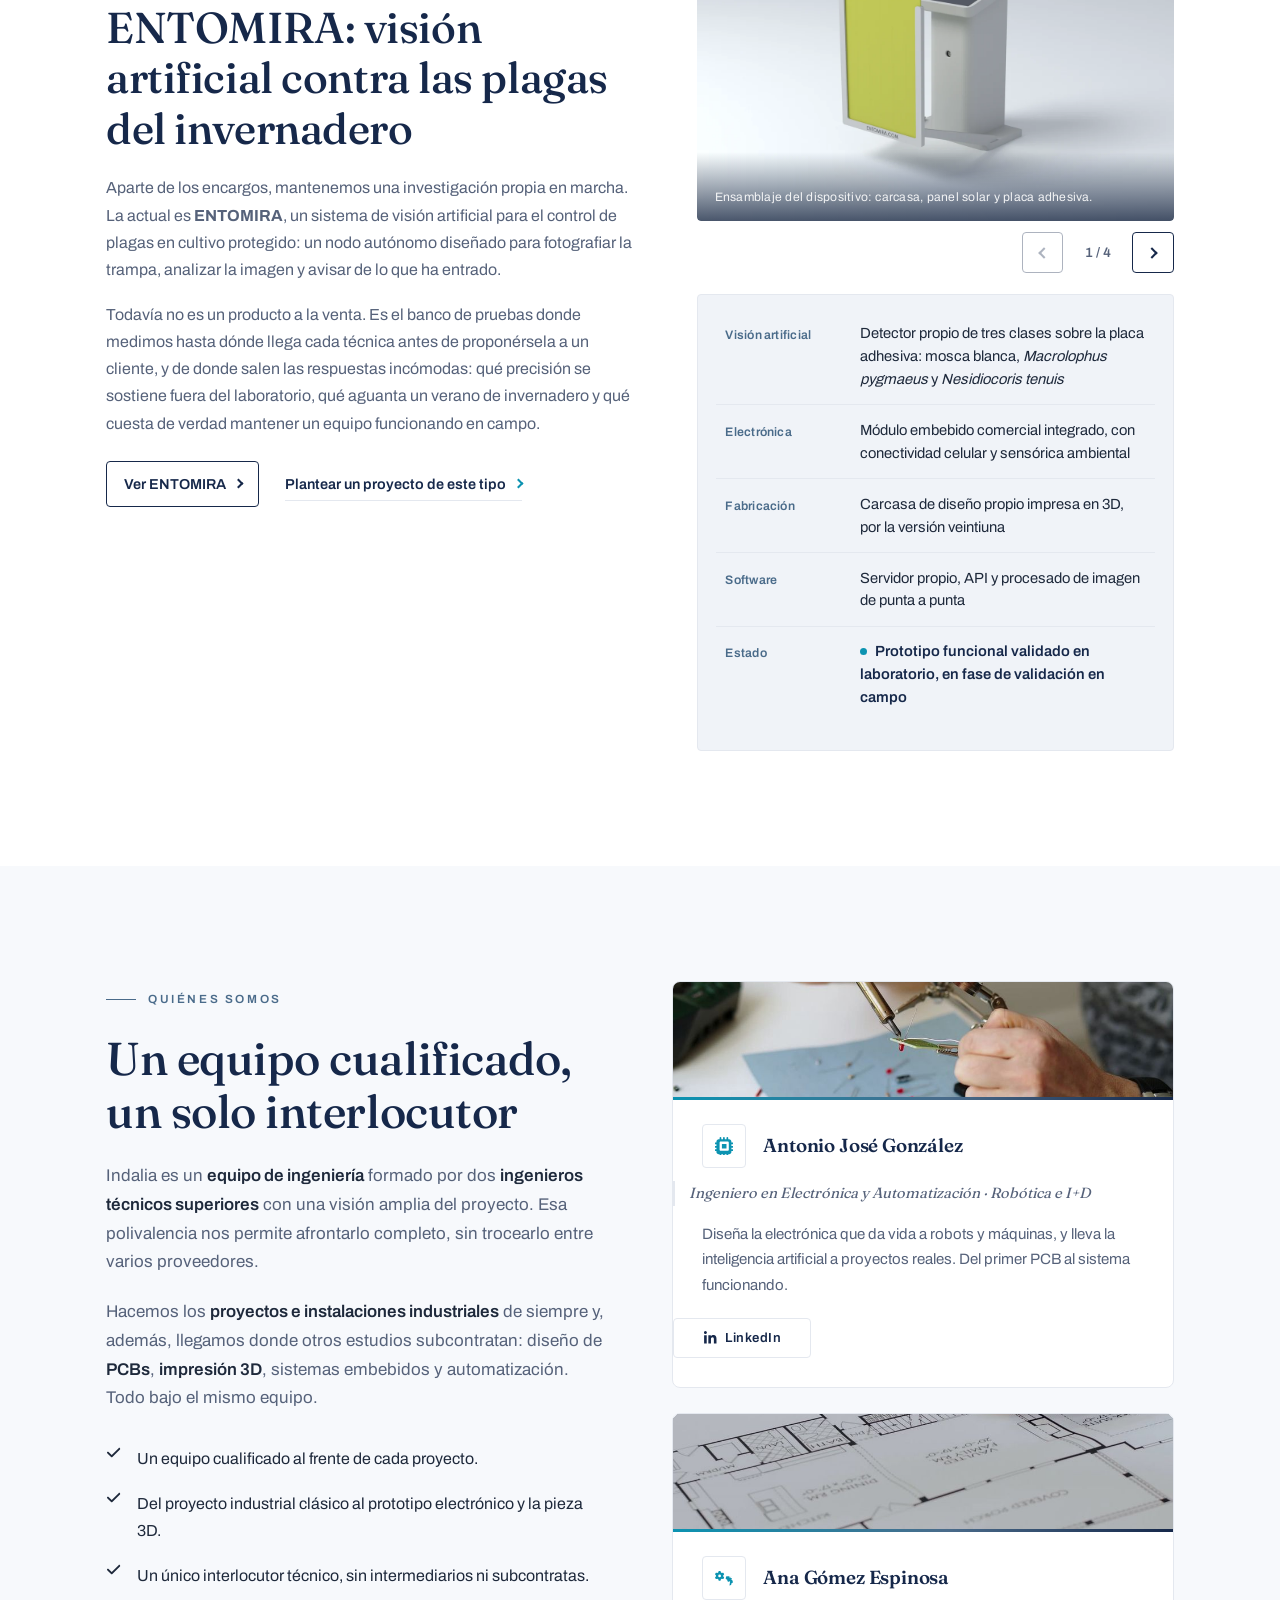
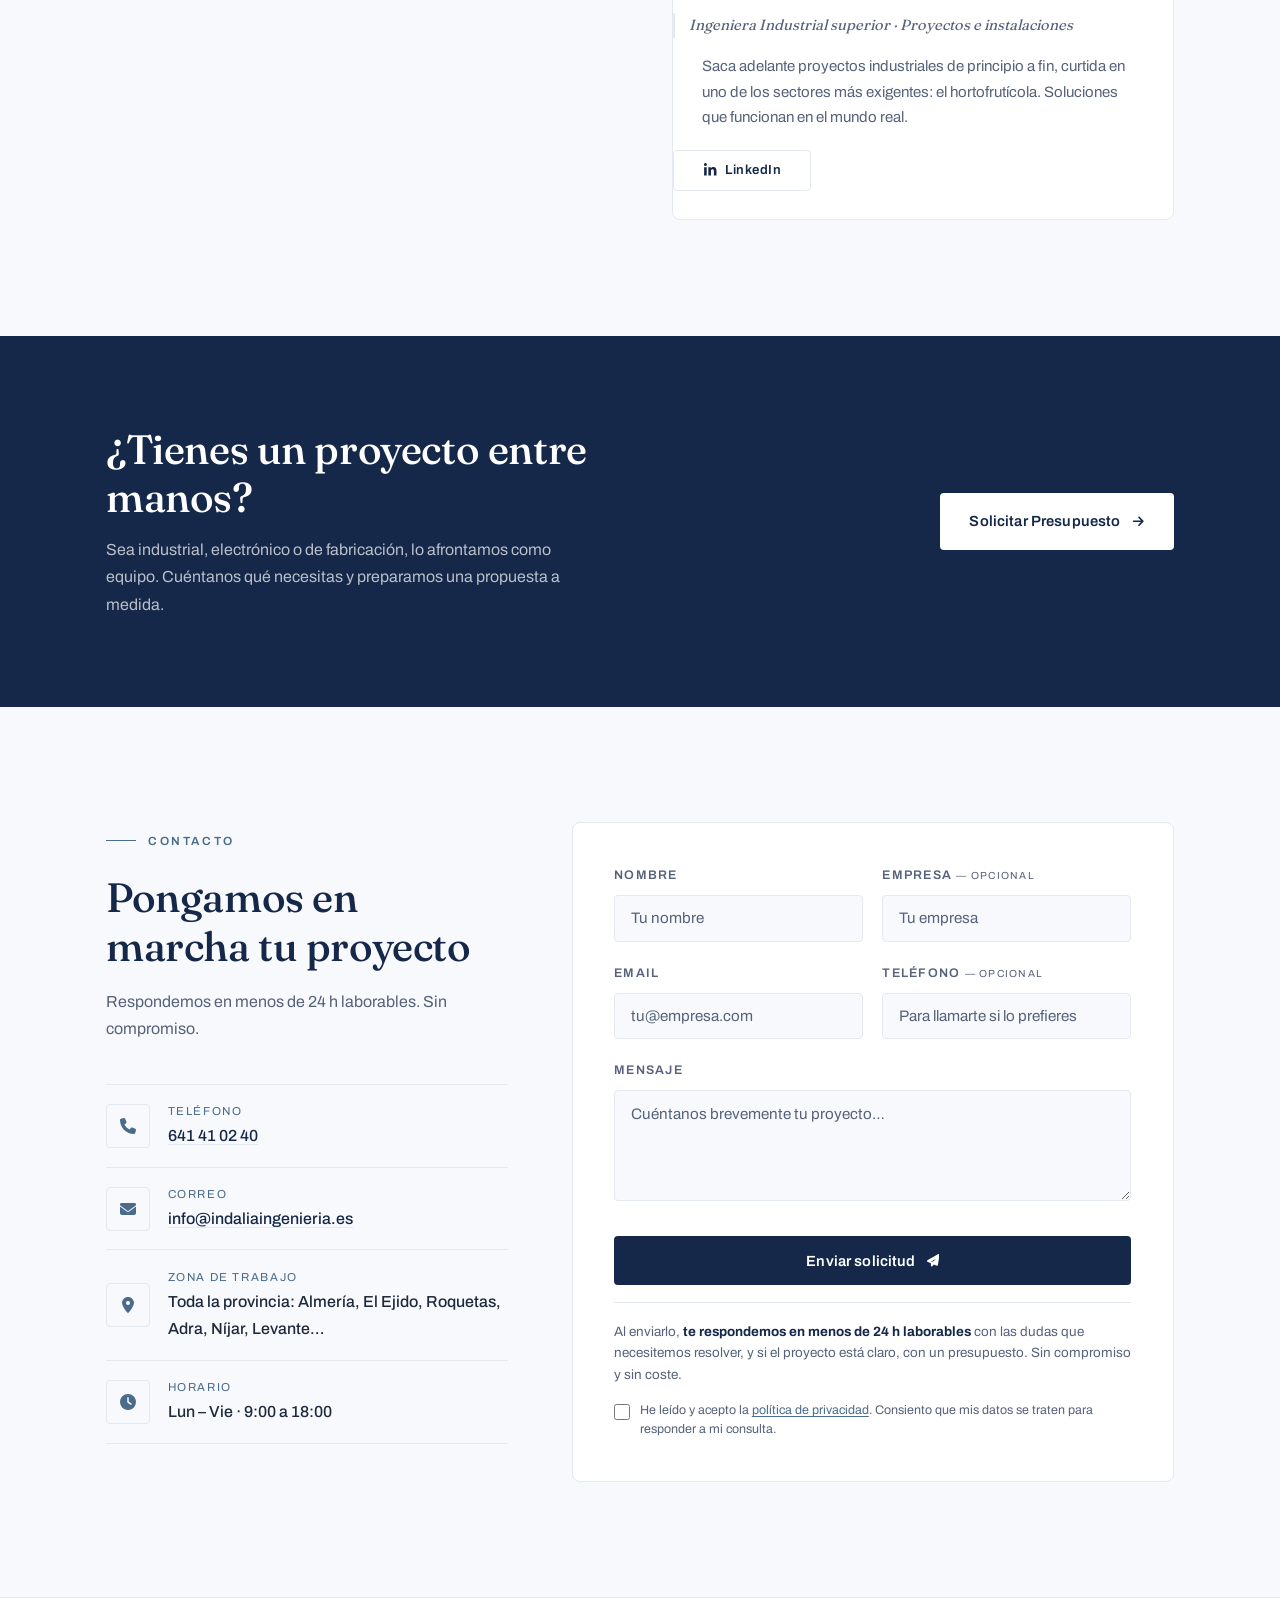
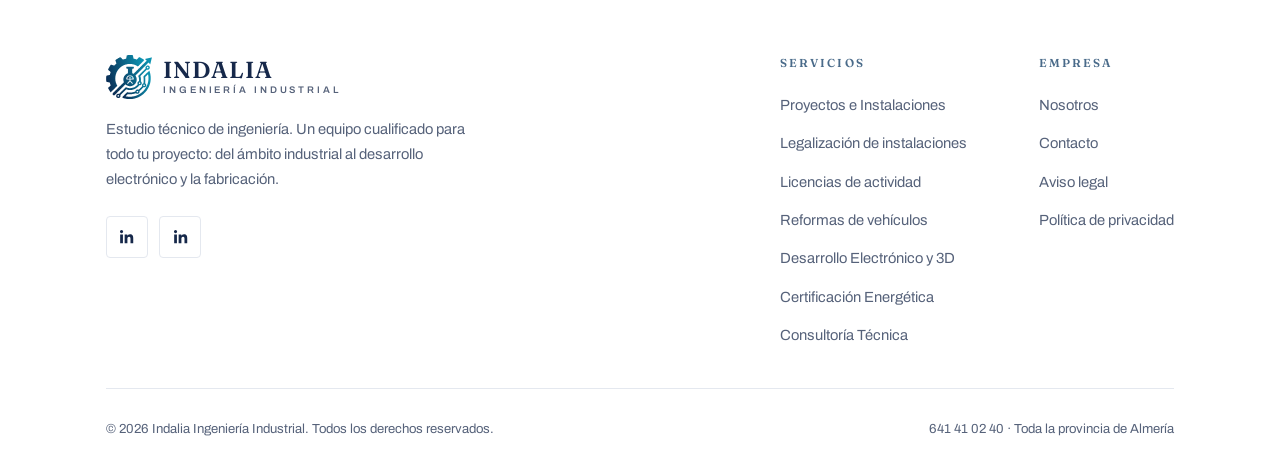
==== commit f735f3bb: "Actualizacion de la web (2026-10-04 10:56)" ====
--- a/index.html
+++ b/index.html
@@ -1807,7 +1807,7 @@
         <div class="carrusel" role="region" aria-roledescription="carrusel" aria-label="Imágenes de ENTOMIRA">
           <div class="carrusel-pista" tabindex="0">
             <figure class="id-lamina carrusel-diapo render">
-              <img src="img/entomira-ensamblaje.webp" alt="Render del ensamblaje de ENTOMIRA: carcasa blanca con el panel solar en la tapa y la placa adhesiva amarilla a un lado" width="1238" height="696" loading="lazy" decoding="async">
+              <img src="img/entomira-render.webp" alt="Render fotorrealista de ENTOMIRA: carcasa blanca con el panel solar en la tapa y la placa adhesiva amarilla a un lado" width="1238" height="696" loading="lazy" decoding="async">
               <figcaption>Ensamblaje del dispositivo: carcasa, panel solar y placa adhesiva.</figcaption>
             </figure>
             <figure class="id-lamina carrusel-diapo">
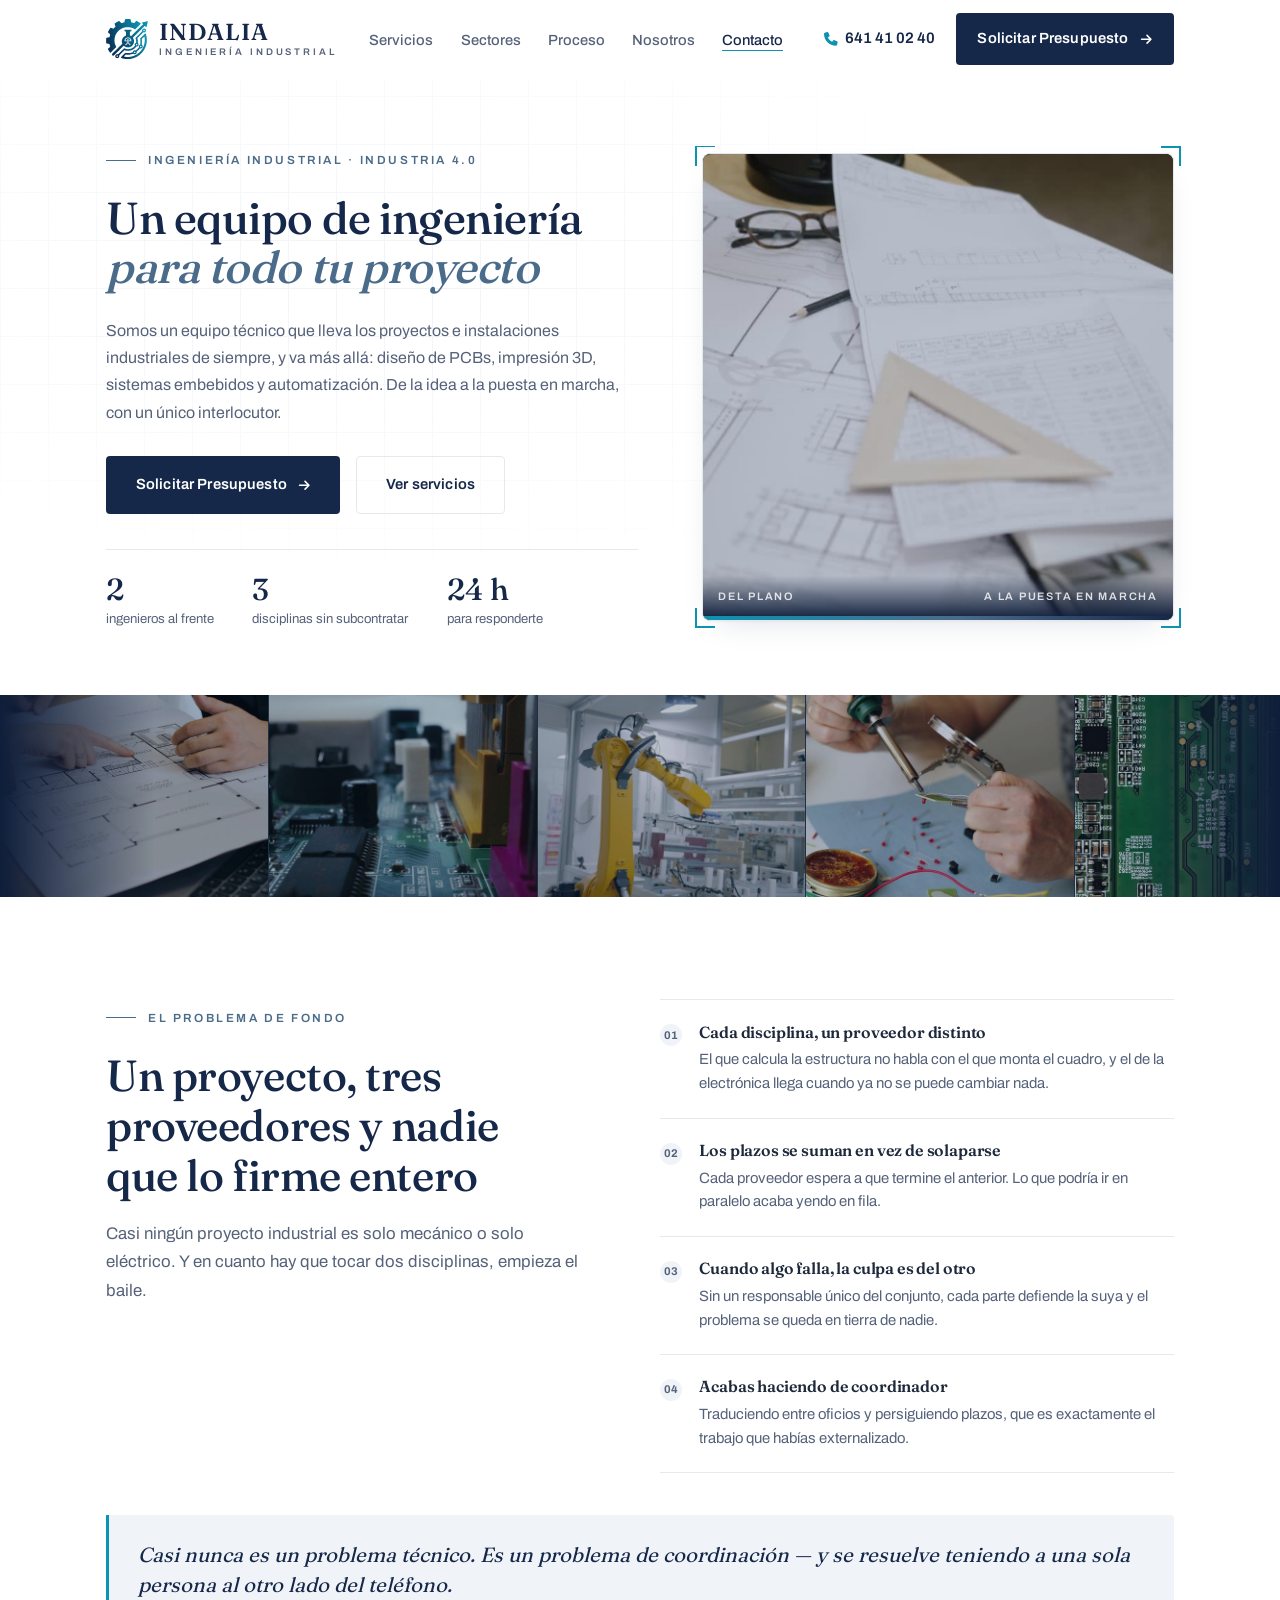
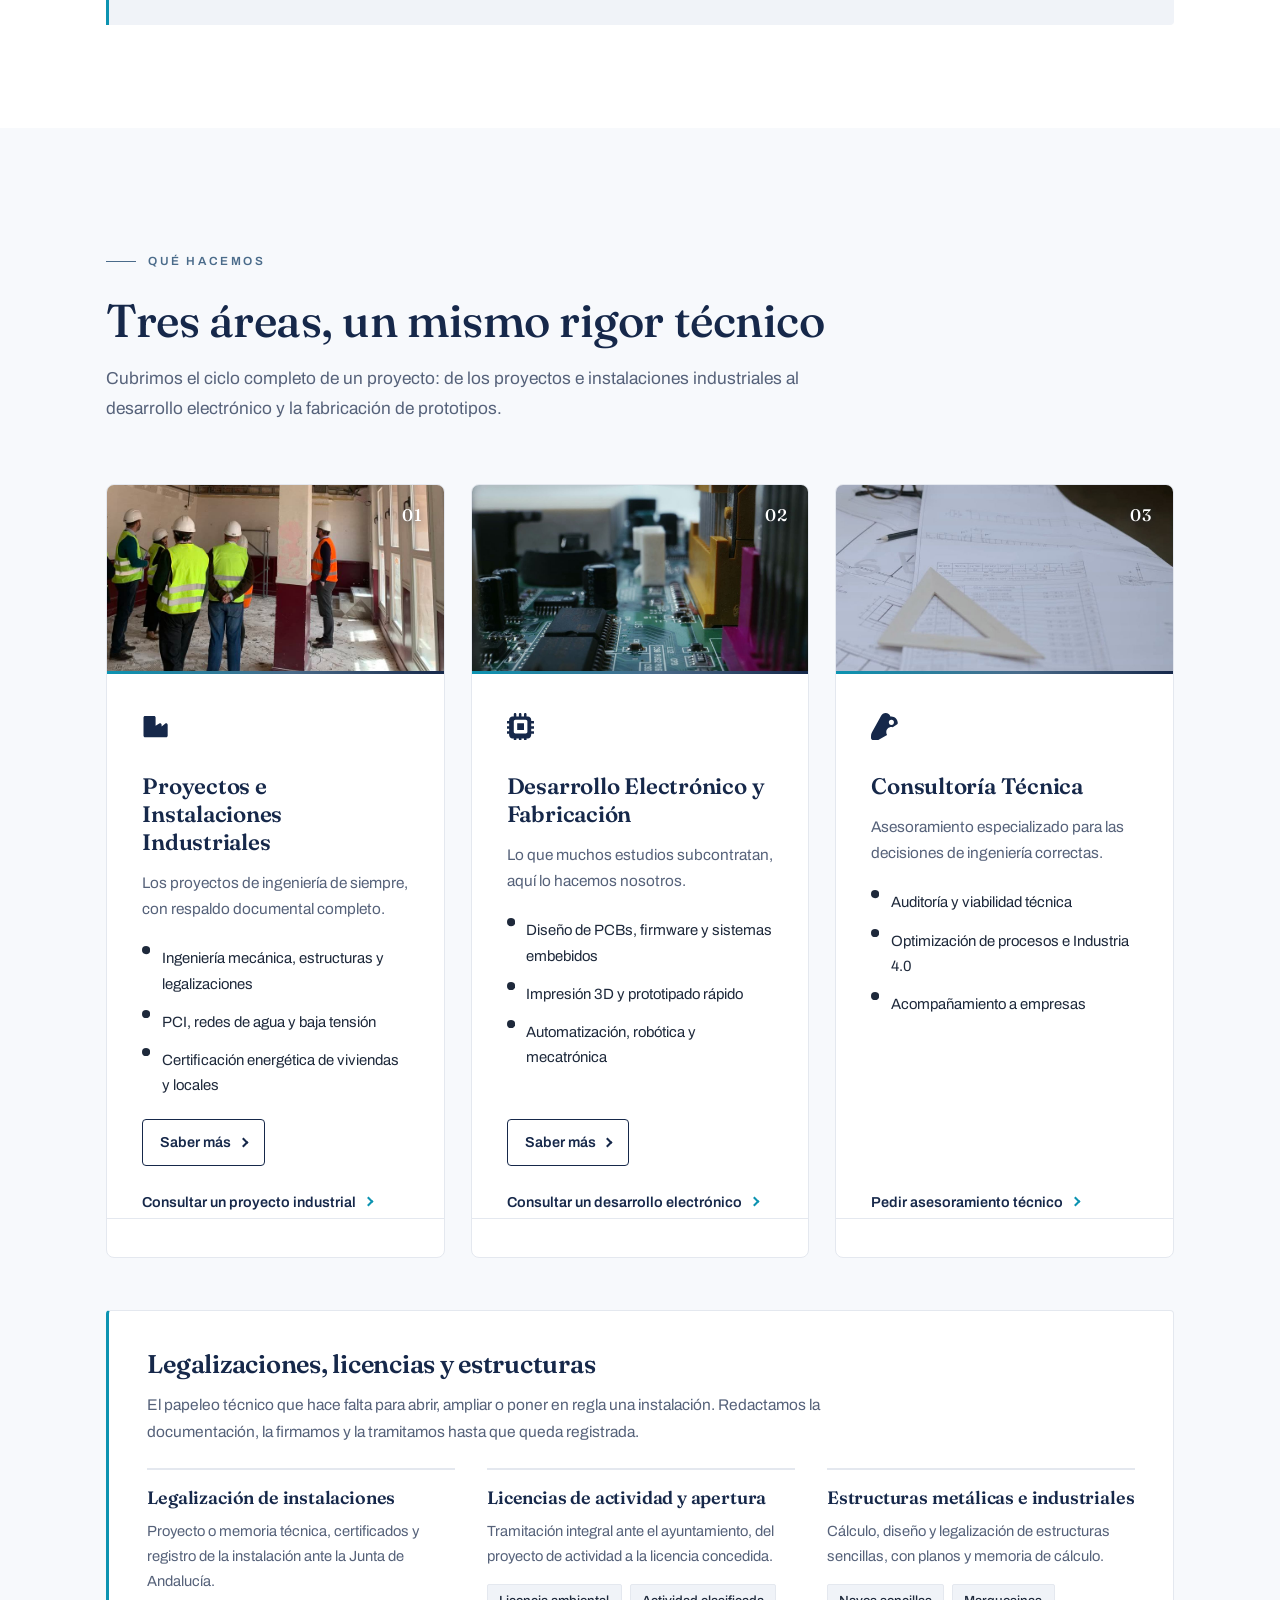
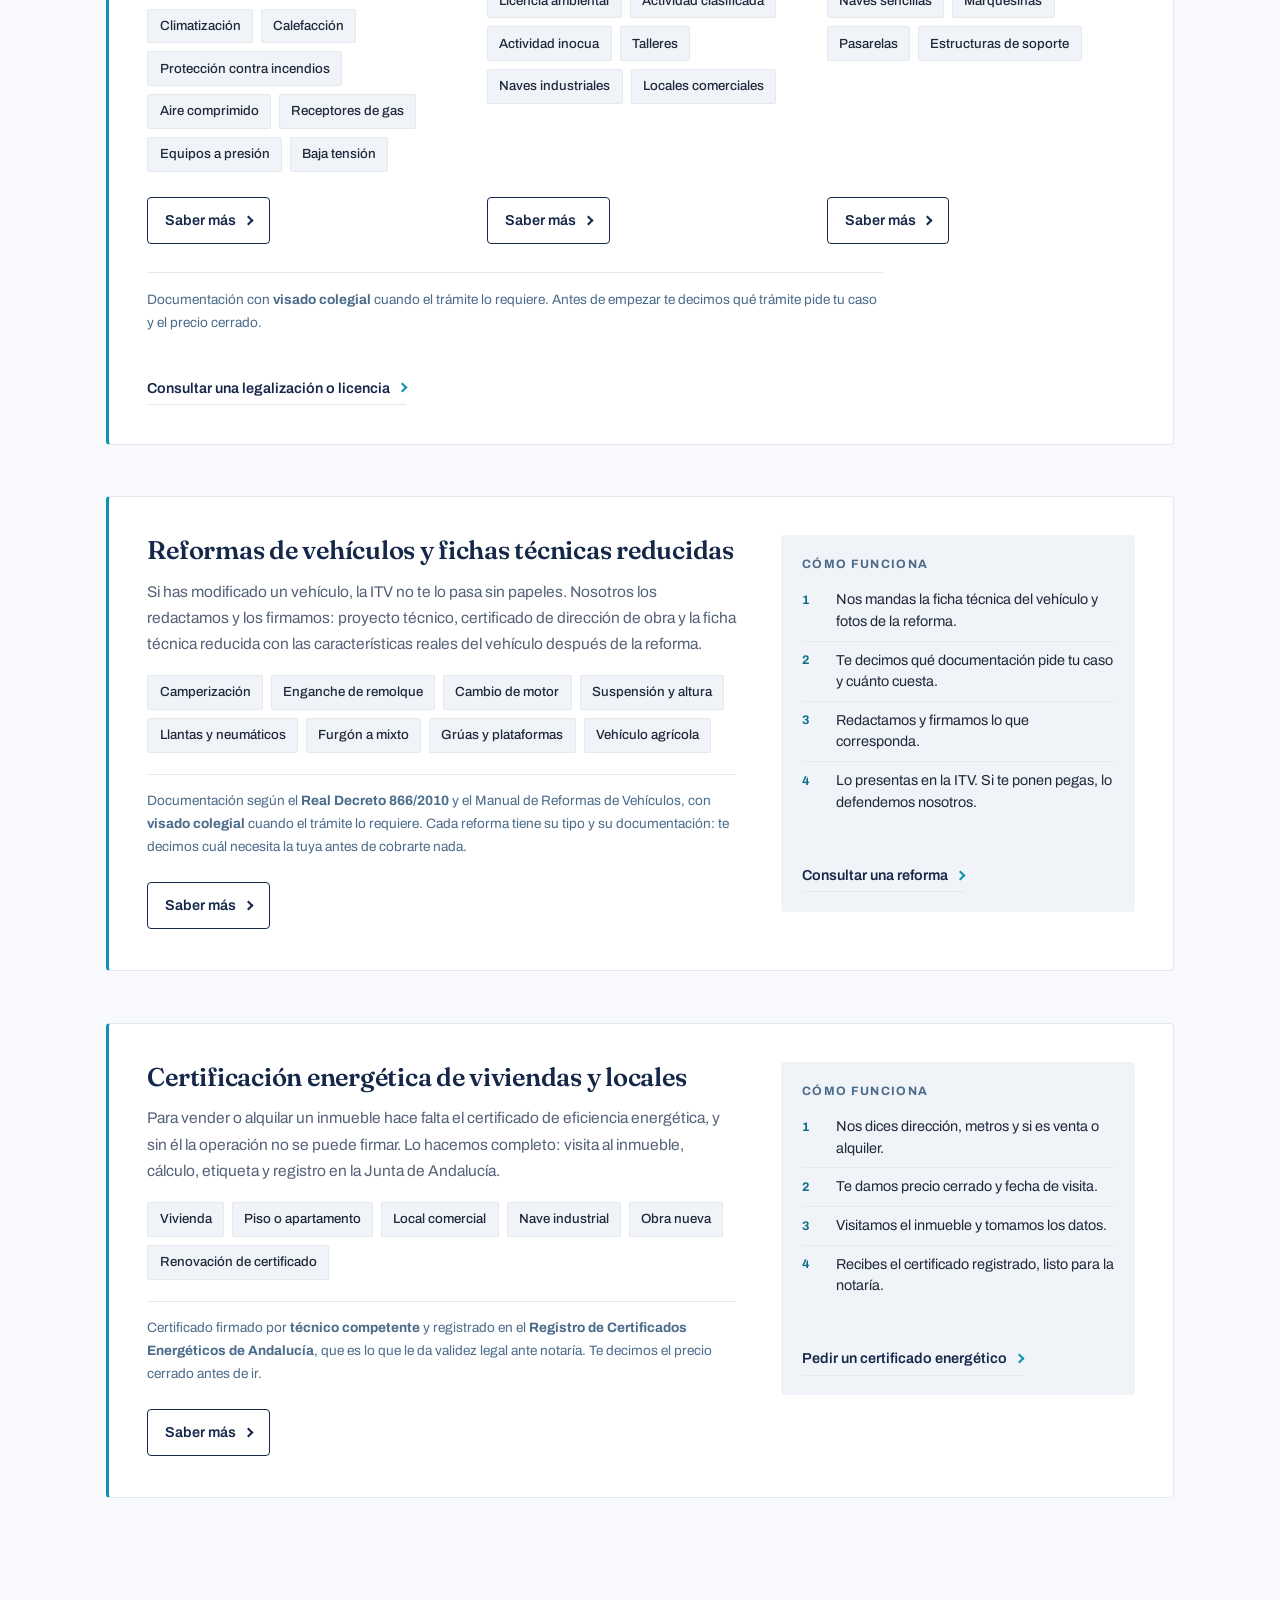
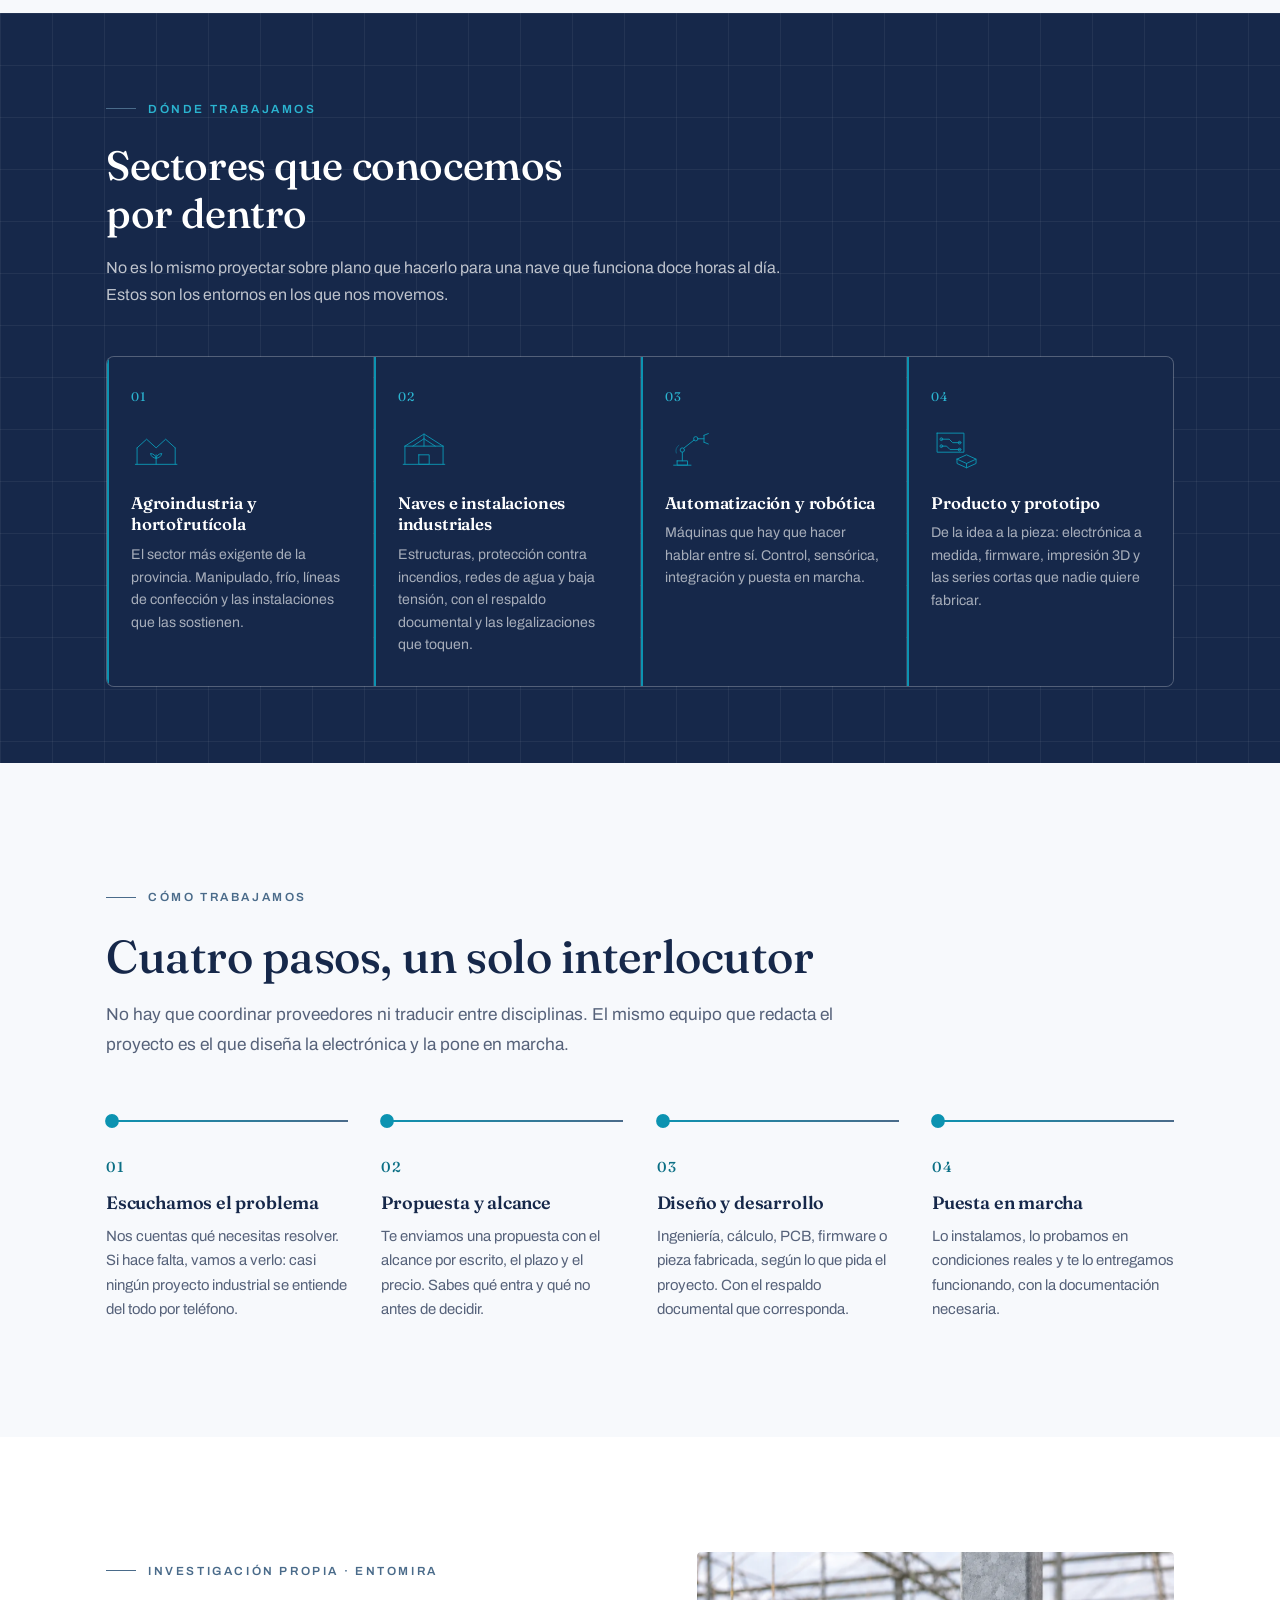
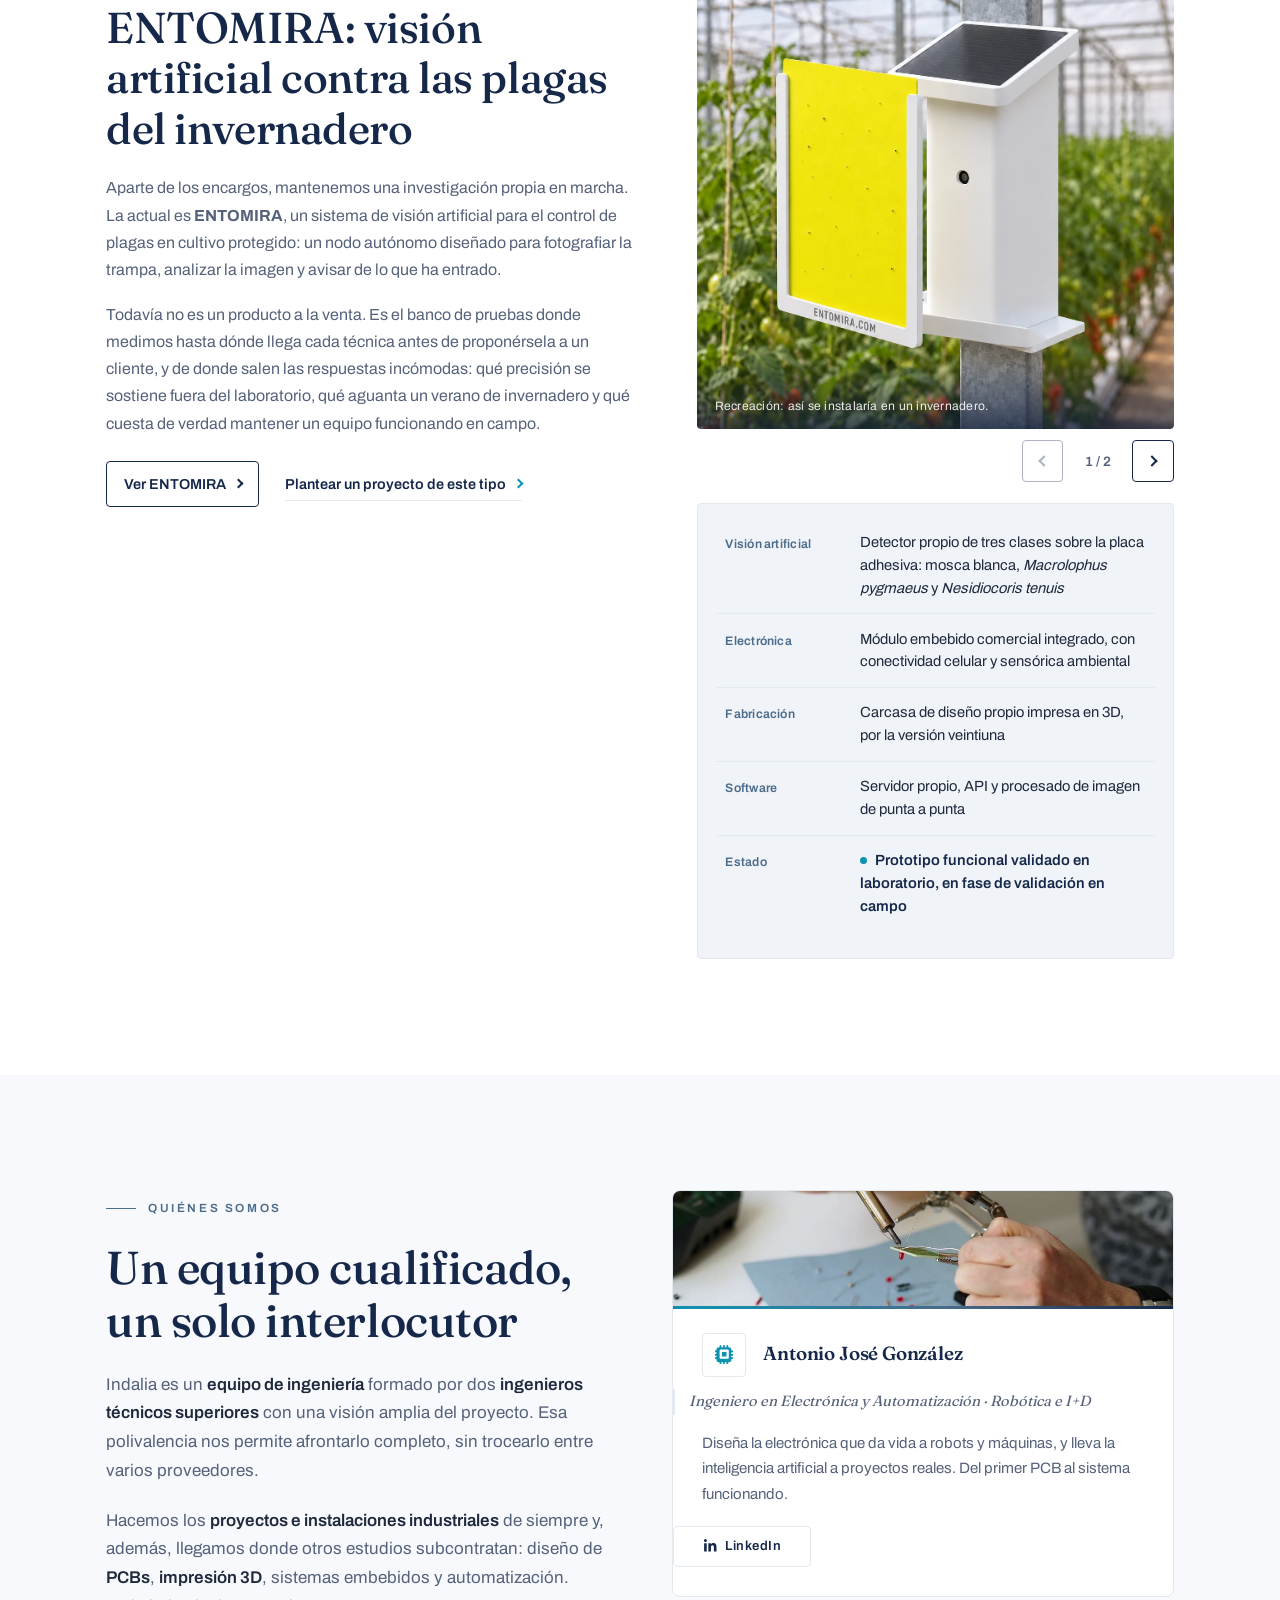
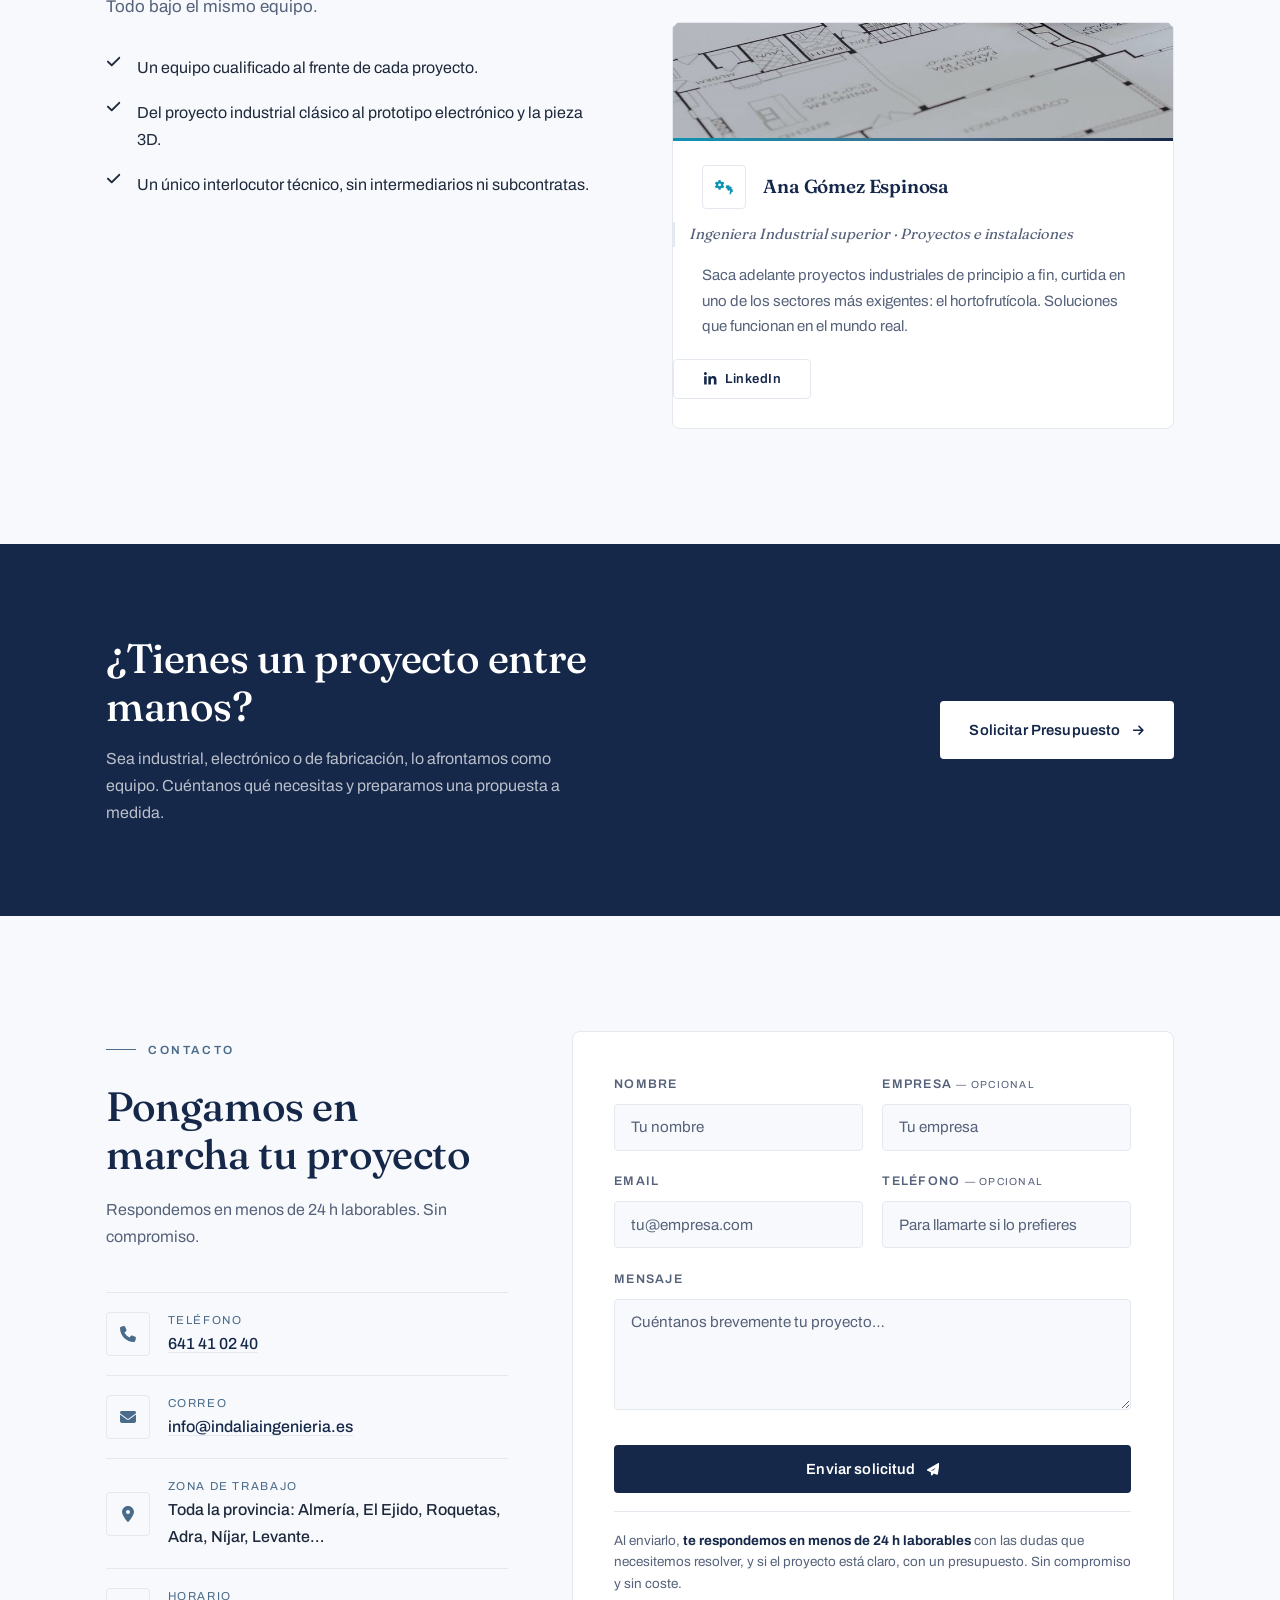
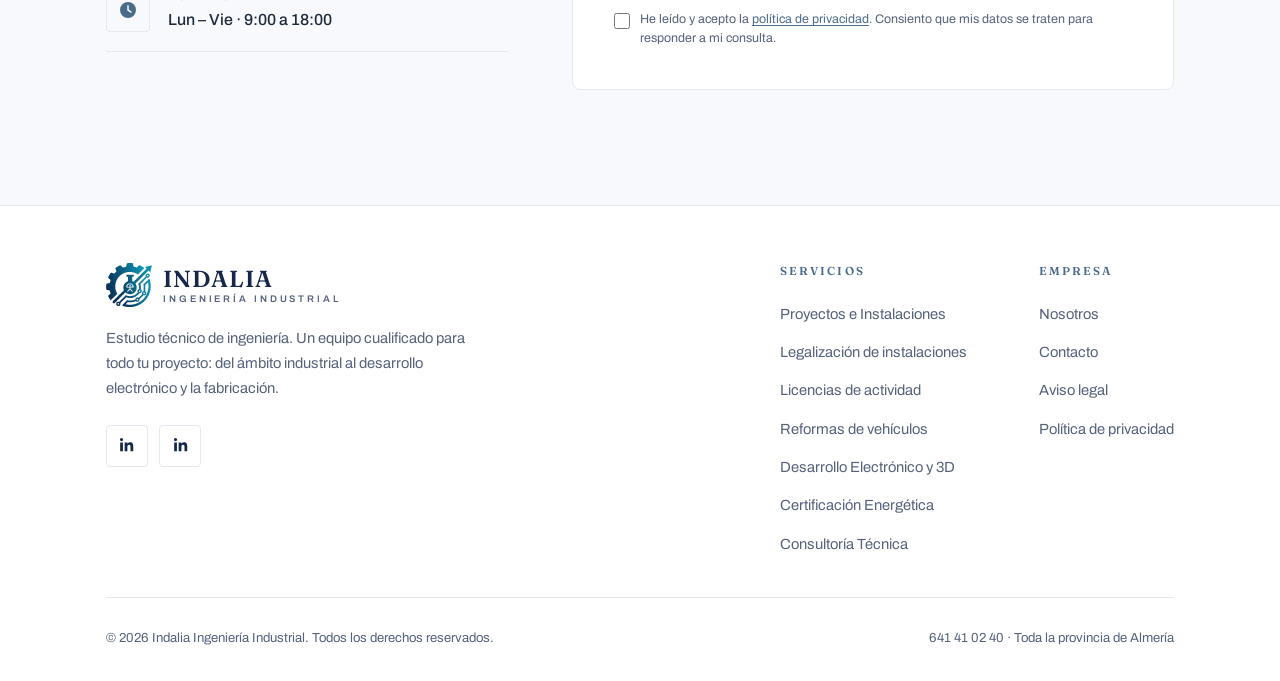
==== commit 571b437e: "Actualizacion de la web (2026-10-04 14:58)" ====
--- a/index.html
+++ b/index.html
@@ -969,7 +969,9 @@
 .carrusel-pista::-webkit-scrollbar{ display:none; }
 .carrusel-pista:focus-visible{ outline:2px solid var(--cian); outline-offset:3px; }
 .carrusel-diapo{ flex:0 0 100%; scroll-snap-align:start; }
-.carrusel-diapo.render img{ object-position:center; }   /* render ya en 16:9: sin recorte */
+/* Diapositivas casi cuadradas: la foto del invernadero es vertical y en 16:9 se perdía el aparato */
+.carrusel .id-lamina.carrusel-diapo img{ aspect-ratio:1 / 1; }   /* gana a «.id-lamina img», que va después */
+.carrusel .id-lamina.carrusel-diapo.invernadero img{ object-position:50% 46%; }
 .carrusel-controles{ display:none; align-items:center; justify-content:flex-end; gap:.8rem; margin-top:.7rem; }
 .carrusel.con-js .carrusel-controles{ display:flex; }
 .carrusel-cuenta{ font-size:.85rem; font-weight:600; color:var(--slate-soft); min-width:3.2em; text-align:center; font-variant-numeric:tabular-nums; }
@@ -1806,26 +1808,20 @@
              Sin autoplay: el movimiento va por interacción. -->
         <div class="carrusel" role="region" aria-roledescription="carrusel" aria-label="Imágenes de ENTOMIRA">
           <div class="carrusel-pista" tabindex="0">
-            <figure class="id-lamina carrusel-diapo render">
-              <img src="img/entomira-render.webp" alt="Render fotorrealista de ENTOMIRA: carcasa blanca con el panel solar en la tapa y la placa adhesiva amarilla a un lado" width="1238" height="696" loading="lazy" decoding="async">
-              <figcaption>Ensamblaje del dispositivo: carcasa, panel solar y placa adhesiva.</figcaption>
+            <!-- La imagen del invernadero es una RECREACIÓN, no una instalación real:
+                 ENTOMIRA no se ha probado todavía en campo. No quitar «Recreación» del pie. -->
+            <figure class="id-lamina carrusel-diapo invernadero">
+              <img src="img/entomira-invernadero.webp" alt="Recreación de ENTOMIRA colgada de un poste en un invernadero de tomate, con la placa adhesiva amarilla junto a la carcasa blanca y el panel solar en la tapa" width="1145" height="1374" loading="lazy" decoding="async">
+              <figcaption>Recreación: así se instalaría en un invernadero.</figcaption>
             </figure>
             <figure class="id-lamina carrusel-diapo">
               <img src="img/entomira-deteccion.webp" alt="Placa adhesiva amarilla con los insectos detectados por el modelo, cada uno enmarcado con su clase" width="1238" height="1100" loading="lazy" decoding="async">
               <figcaption>Detecciones del modelo sobre una placa adhesiva real.</figcaption>
             </figure>
-            <figure class="id-lamina carrusel-diapo">
-              <img src="img/entomira-deteccion-2.webp" alt="Otra placa adhesiva con mosca blanca y fauna auxiliar localizadas por el detector" width="1238" height="1100" loading="lazy" decoding="async">
-              <figcaption>Otra captura real, con cada insecto localizado y clasificado.</figcaption>
-            </figure>
-            <figure class="id-lamina carrusel-diapo">
-              <img src="img/entomira-captura.webp" alt="Fotografía de una placa adhesiva tal como la toma la cámara de la trampa" width="1238" height="1100" loading="lazy" decoding="async">
-              <figcaption>La placa tal como la fotografía la trampa, antes del análisis.</figcaption>
-            </figure>
           </div>
           <div class="carrusel-controles">
             <button type="button" class="carrusel-btn" data-dir="-1" aria-label="Imagen anterior"></button>
-            <span class="carrusel-cuenta" aria-live="polite">1 / 4</span>
+            <span class="carrusel-cuenta" aria-live="polite">1 / 2</span>
             <button type="button" class="carrusel-btn" data-dir="1" aria-label="Imagen siguiente"></button>
           </div>
         </div>
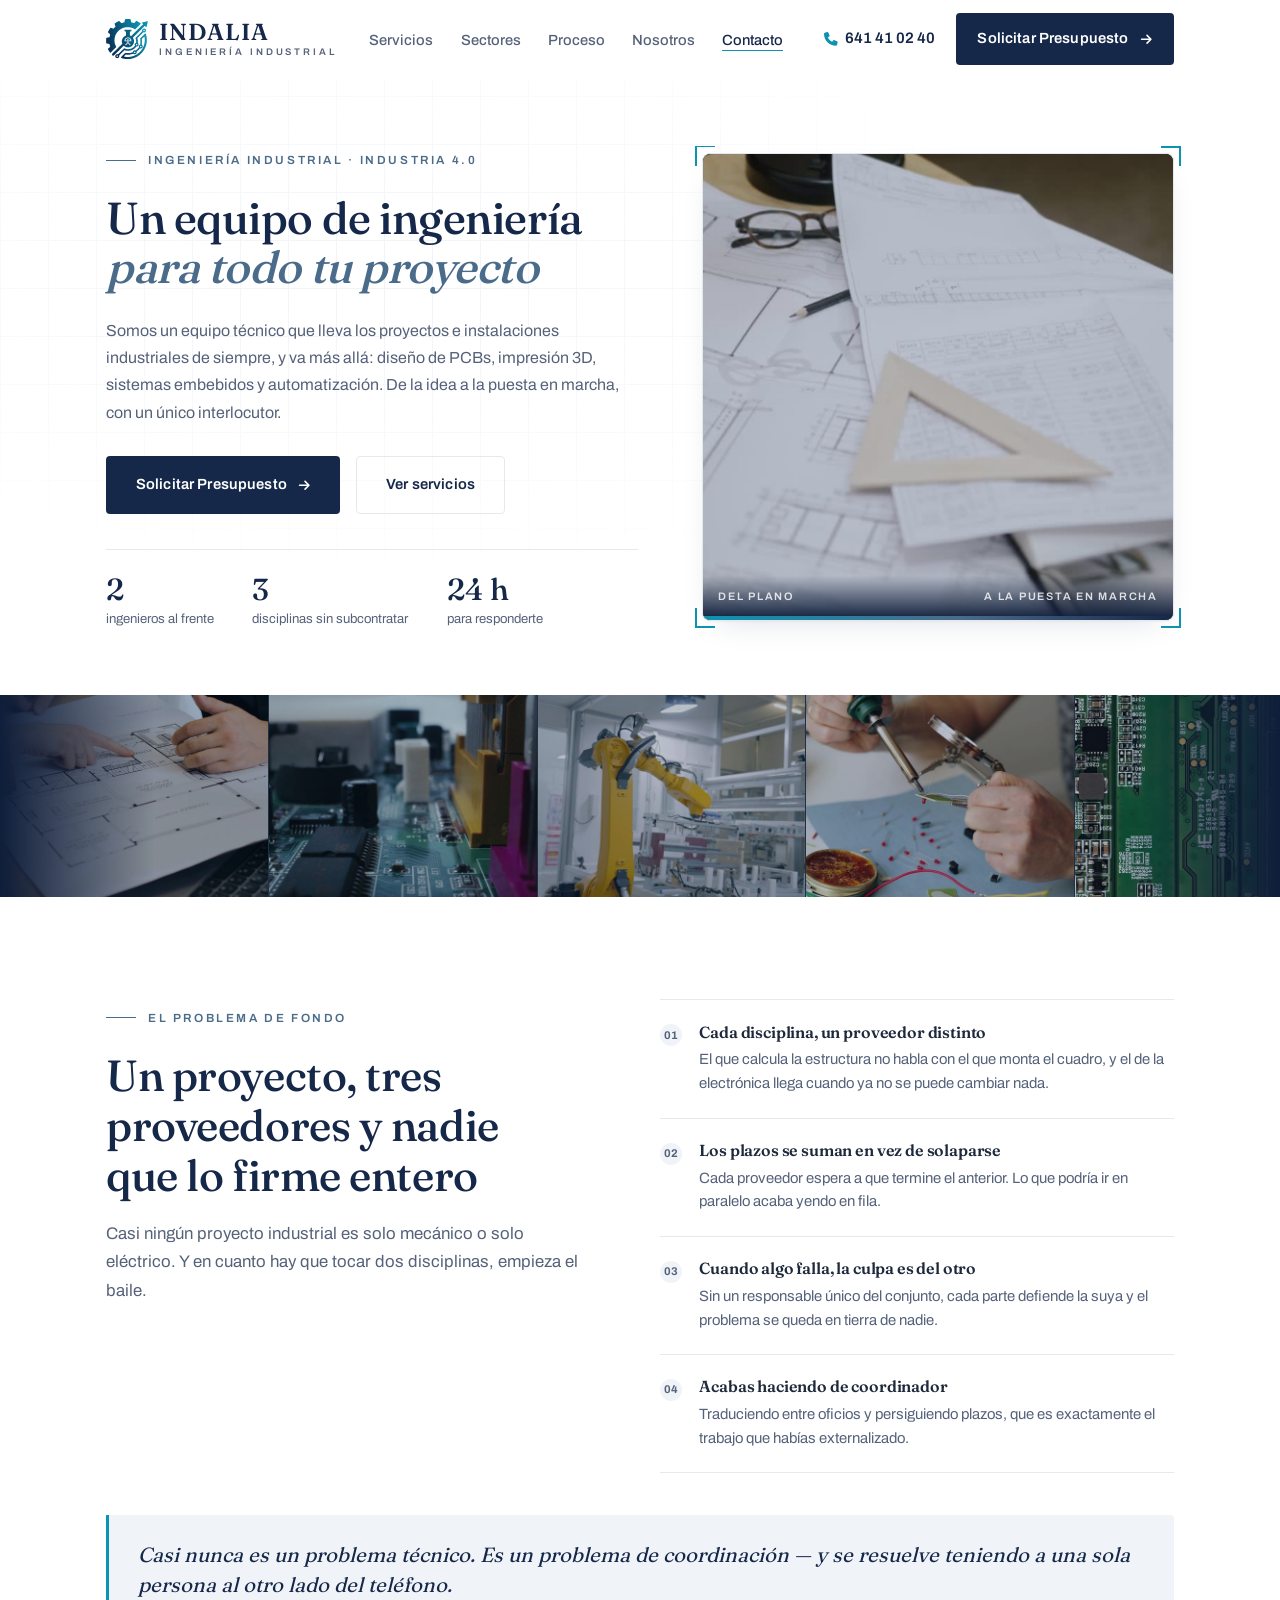
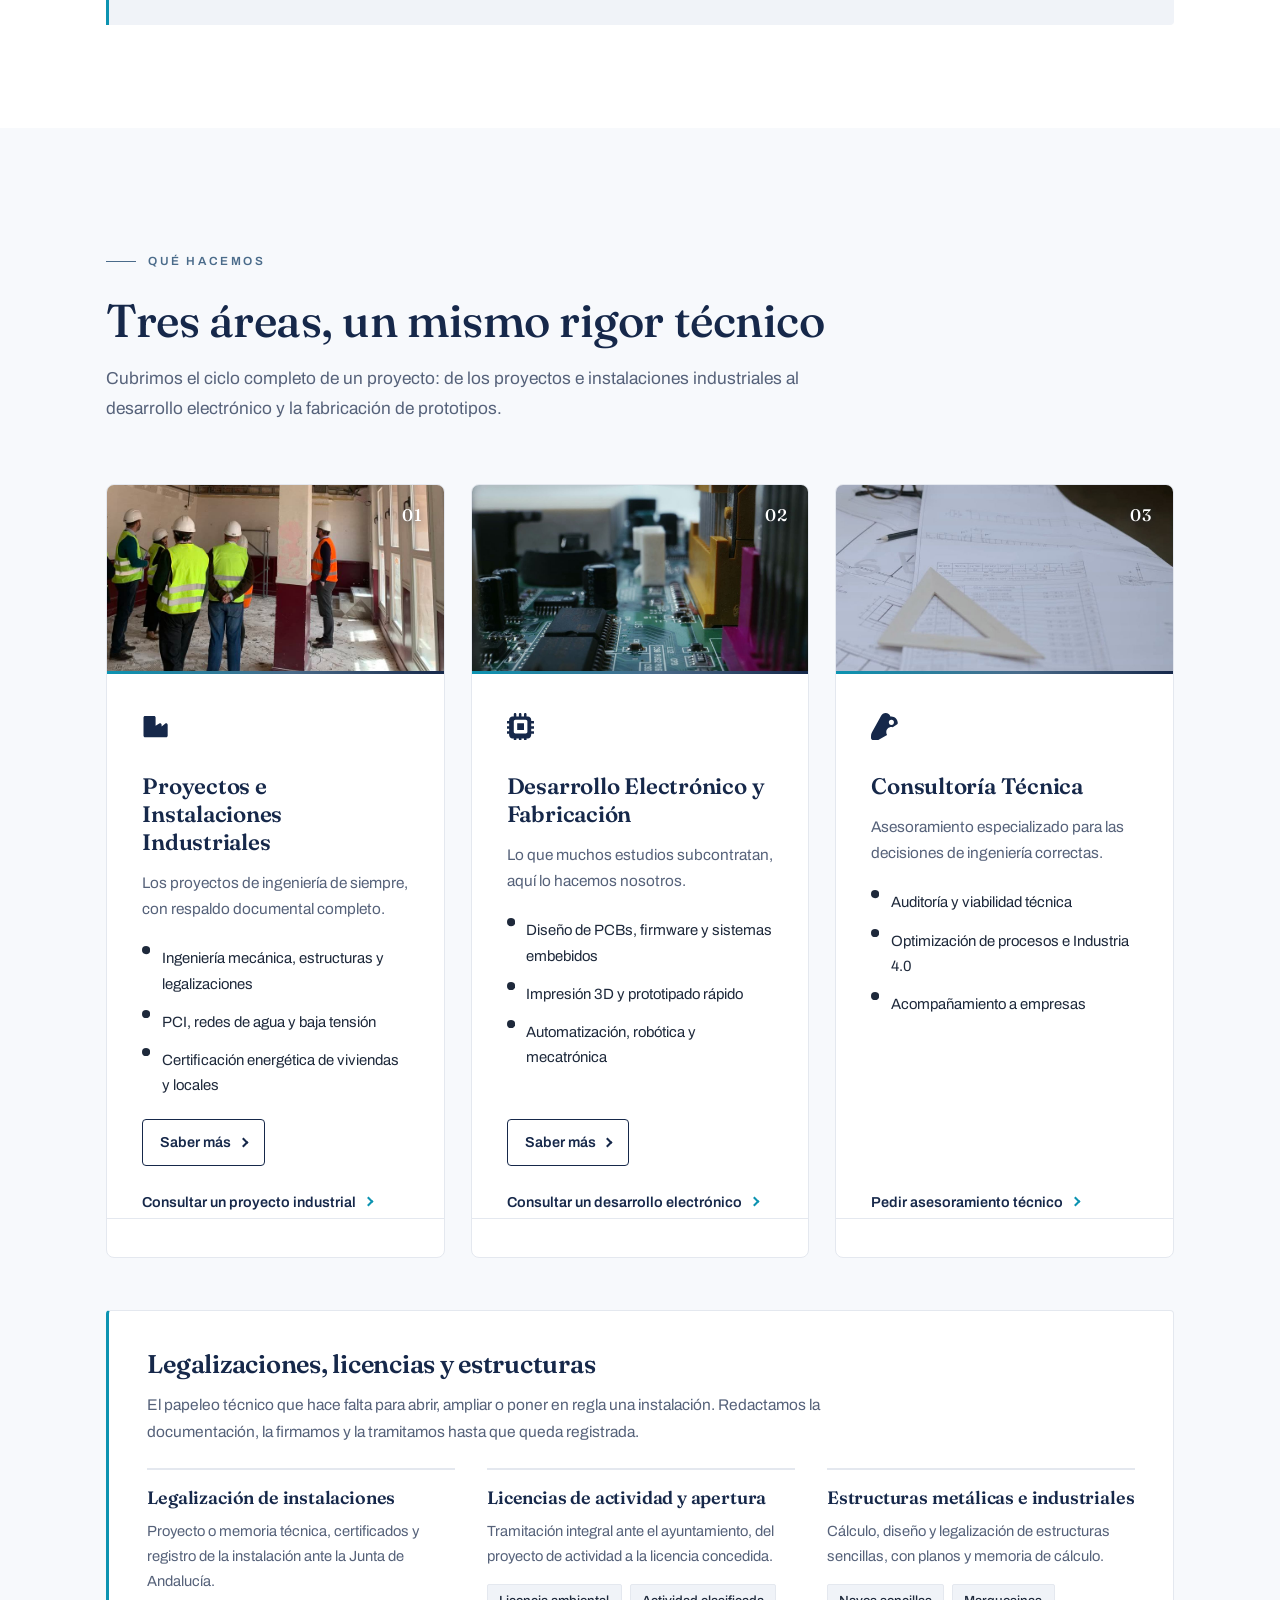
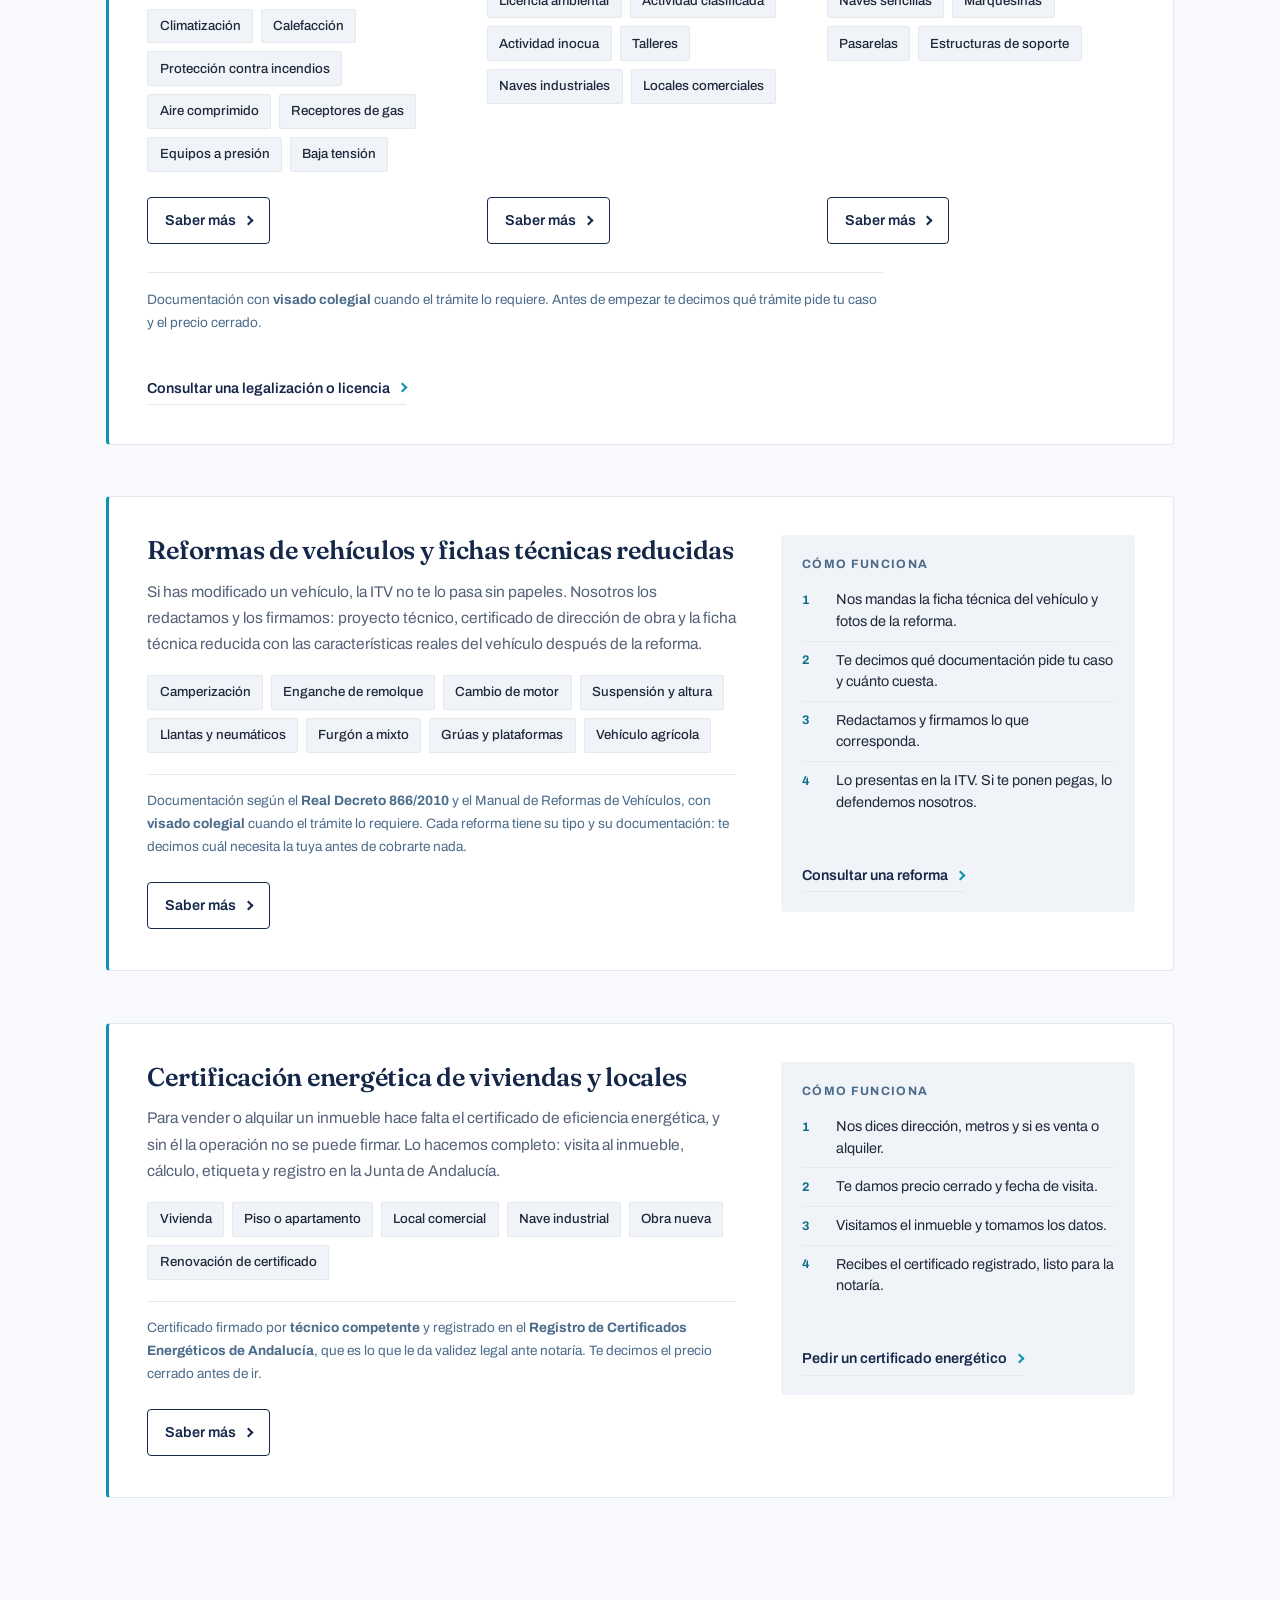
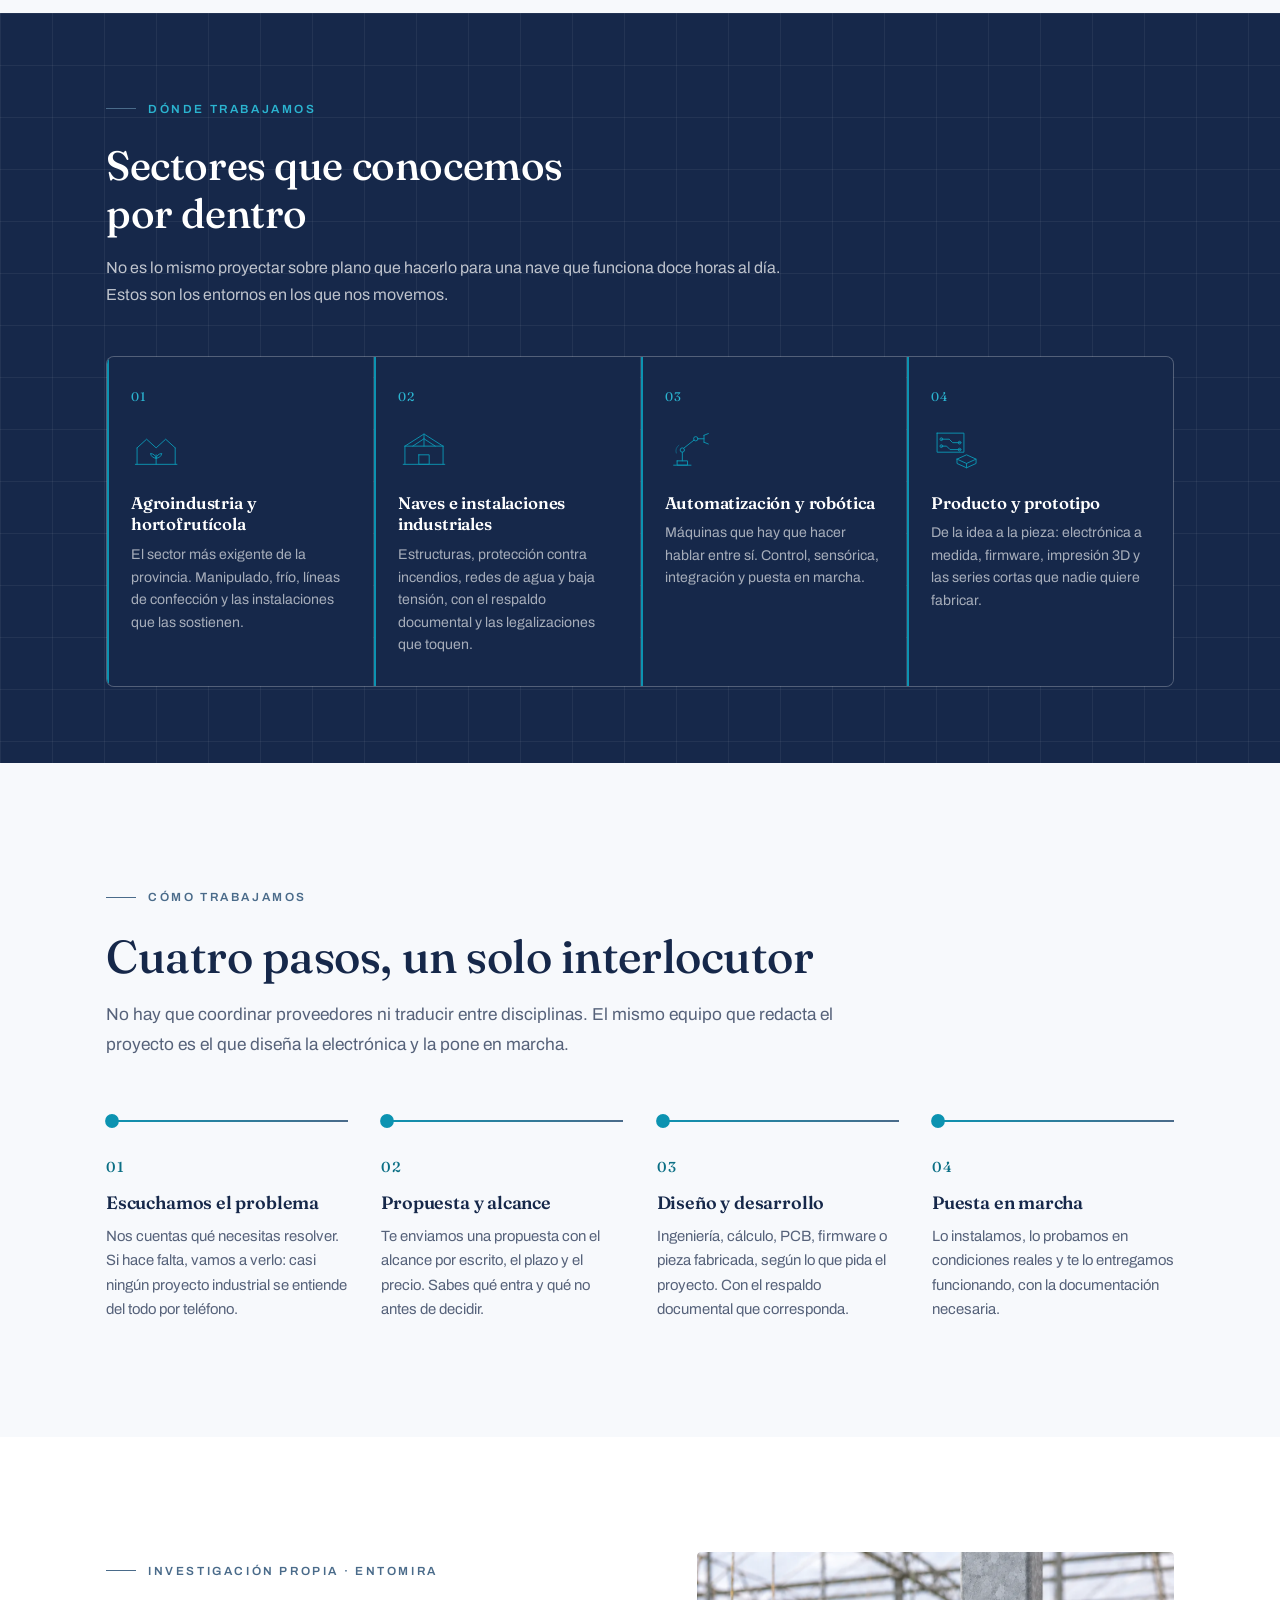
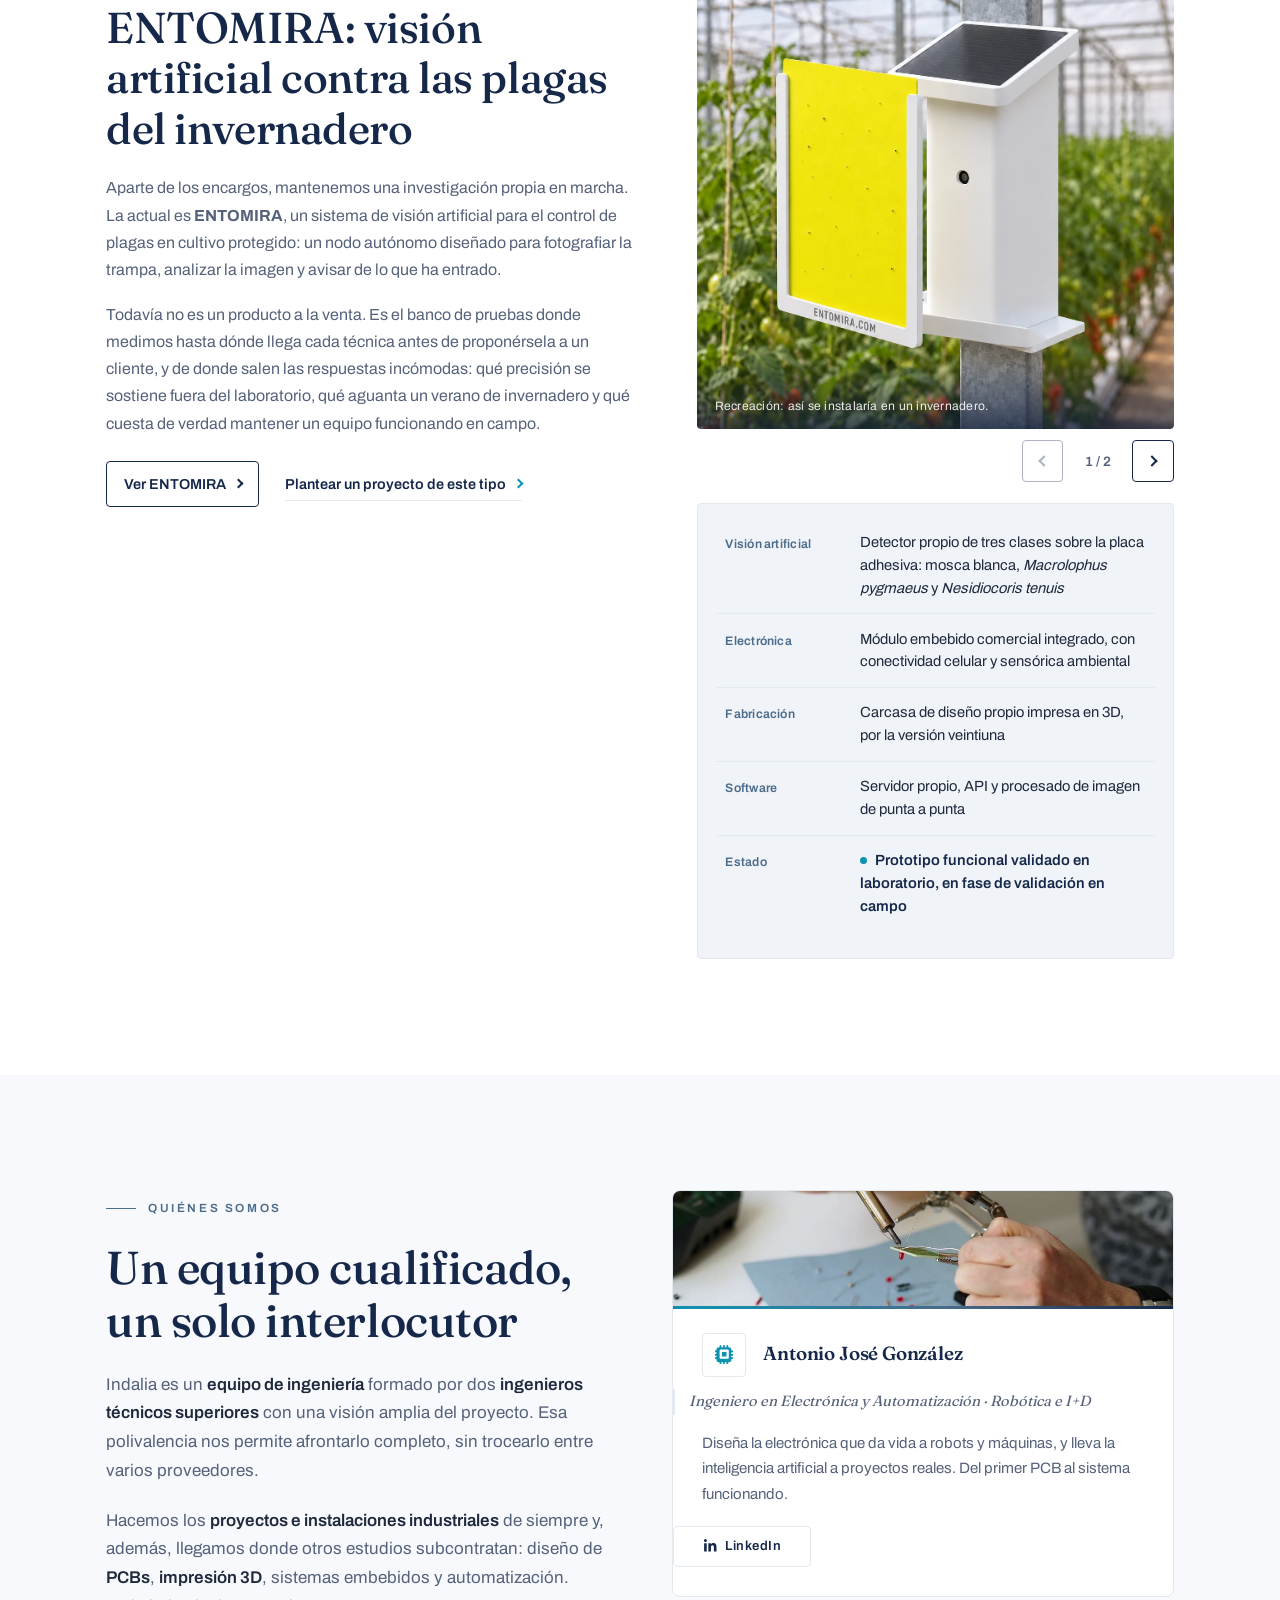
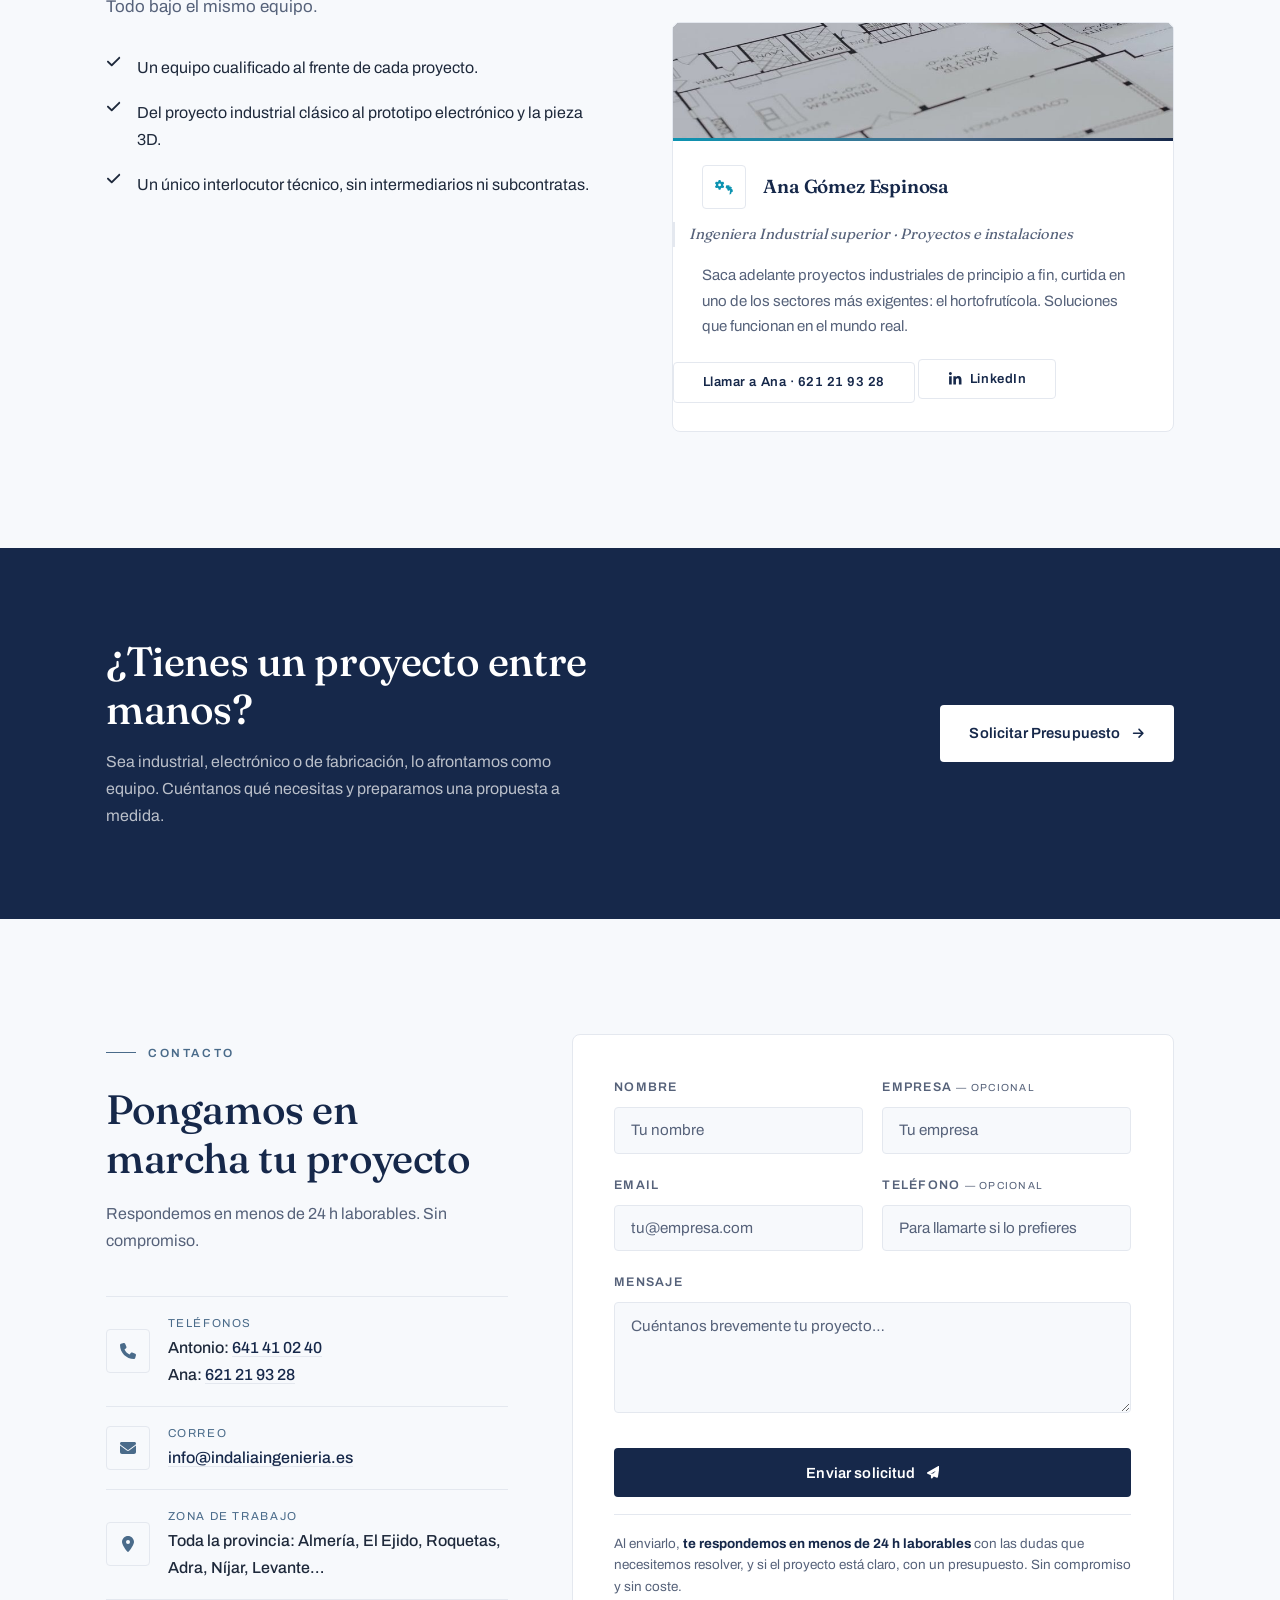
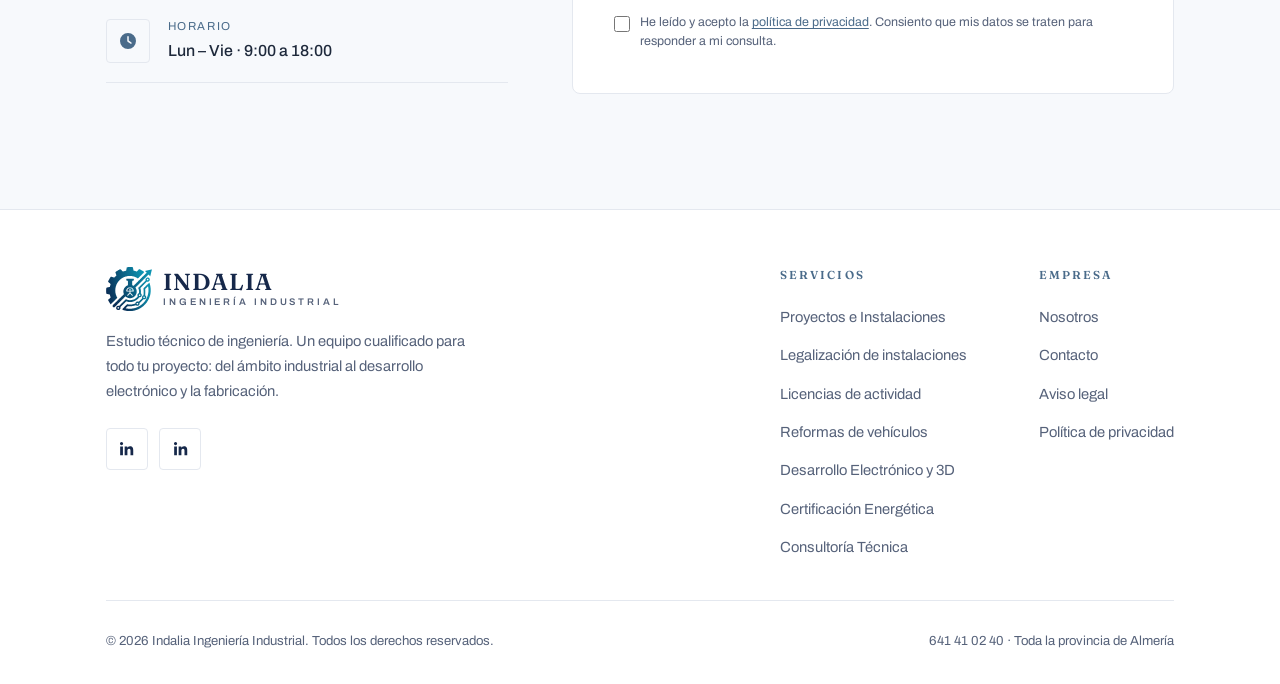
==== commit 8282820b: "Añadir teléfono de Ana en la web" ====
--- a/index.html
+++ b/index.html
@@ -1932,6 +1932,7 @@
             los sectores más exigentes: el hortofrutícola. Soluciones que funcionan en
             el mundo real.
           </p>
+          <a class="founder-link" href="tel:+34621219328" aria-label="Llamar a Ana Gómez Espinosa al 621 21 93 28">Llamar a Ana · 621 21 93 28</a>
           <a class="founder-link" href="https://www.linkedin.com/in/ana-g%C3%B3mez-espinosa-4275841ba/" target="_blank" rel="noopener" aria-label="LinkedIn de Ana Gómez Espinosa">
             <svg class="fa-svg" xmlns="http://www.w3.org/2000/svg" viewBox="0 0 448 512" fill="currentColor" aria-hidden="true"><path d="M100.3 448L7.4 448 7.4 148.9l92.9 0 0 299.1zM53.8 108.1C24.1 108.1 0 83.5 0 53.8a53.8 53.8 0 0 1 107.6 0c0 29.7-24.1 54.3-53.8 54.3zM447.9 448l-92.7 0 0-145.4c0-34.7-.7-79.2-48.3-79.2-48.3 0-55.7 37.7-55.7 76.7L251.2 448l-92.8 0 0-299.1 89.1 0 0 40.8 1.3 0c12.4-23.5 42.7-48.3 87.9-48.3 94 0 111.3 61.9 111.3 142.3L447.9 448z"/></svg>
             LinkedIn
@@ -1970,7 +1971,7 @@
         <p class="intro">Respondemos en menos de 24&nbsp;h laborables. Sin compromiso.</p>
         <div class="contact-item">
           <div class="ci-icon"><svg class="fa-svg" xmlns="http://www.w3.org/2000/svg" viewBox="0 0 512 512" fill="currentColor" aria-hidden="true"><path d="M164.9 24.6c-7.7-18.6-28-28.5-47.4-23.2l-88 24C12.1 30.2 0 46 0 64C0 311.4 200.6 512 448 512c18 0 33.8-12.1 38.6-29.5l24-88c5.3-19.4-4.6-39.7-23.2-47.4l-96-40c-16.3-6.8-35.2-2.1-46.3 11.6L304.7 368C234.3 334.7 177.3 277.7 144 207.3L193.3 167c13.7-11.2 18.4-30 11.6-46.3l-40-96z"/></svg></div>
-          <div><small>Teléfono</small><span><a href="tel:+34641410240">641 41 02 40</a></span></div>
+          <div><small>Teléfonos</small><span>Antonio: <a href="tel:+34641410240">641 41 02 40</a><br>Ana: <a href="tel:+34621219328">621 21 93 28</a></span></div>
         </div>
         <div class="contact-item">
           <div class="ci-icon"><svg class="fa-svg" xmlns="http://www.w3.org/2000/svg" viewBox="0 0 512 512" fill="currentColor" aria-hidden="true"><path d="M48 64C21.5 64 0 85.5 0 112c0 15.1 7.1 29.3 19.2 38.4L236.8 313.6c11.4 8.5 27 8.5 38.4 0L492.8 150.4c12.1-9.1 19.2-23.3 19.2-38.4c0-26.5-21.5-48-48-48L48 64zM0 176L0 384c0 35.3 28.7 64 64 64l384 0c35.3 0 64-28.7 64-64l0-208L294.4 339.2c-22.8 17.1-54 17.1-76.8 0L0 176z"/></svg></div>
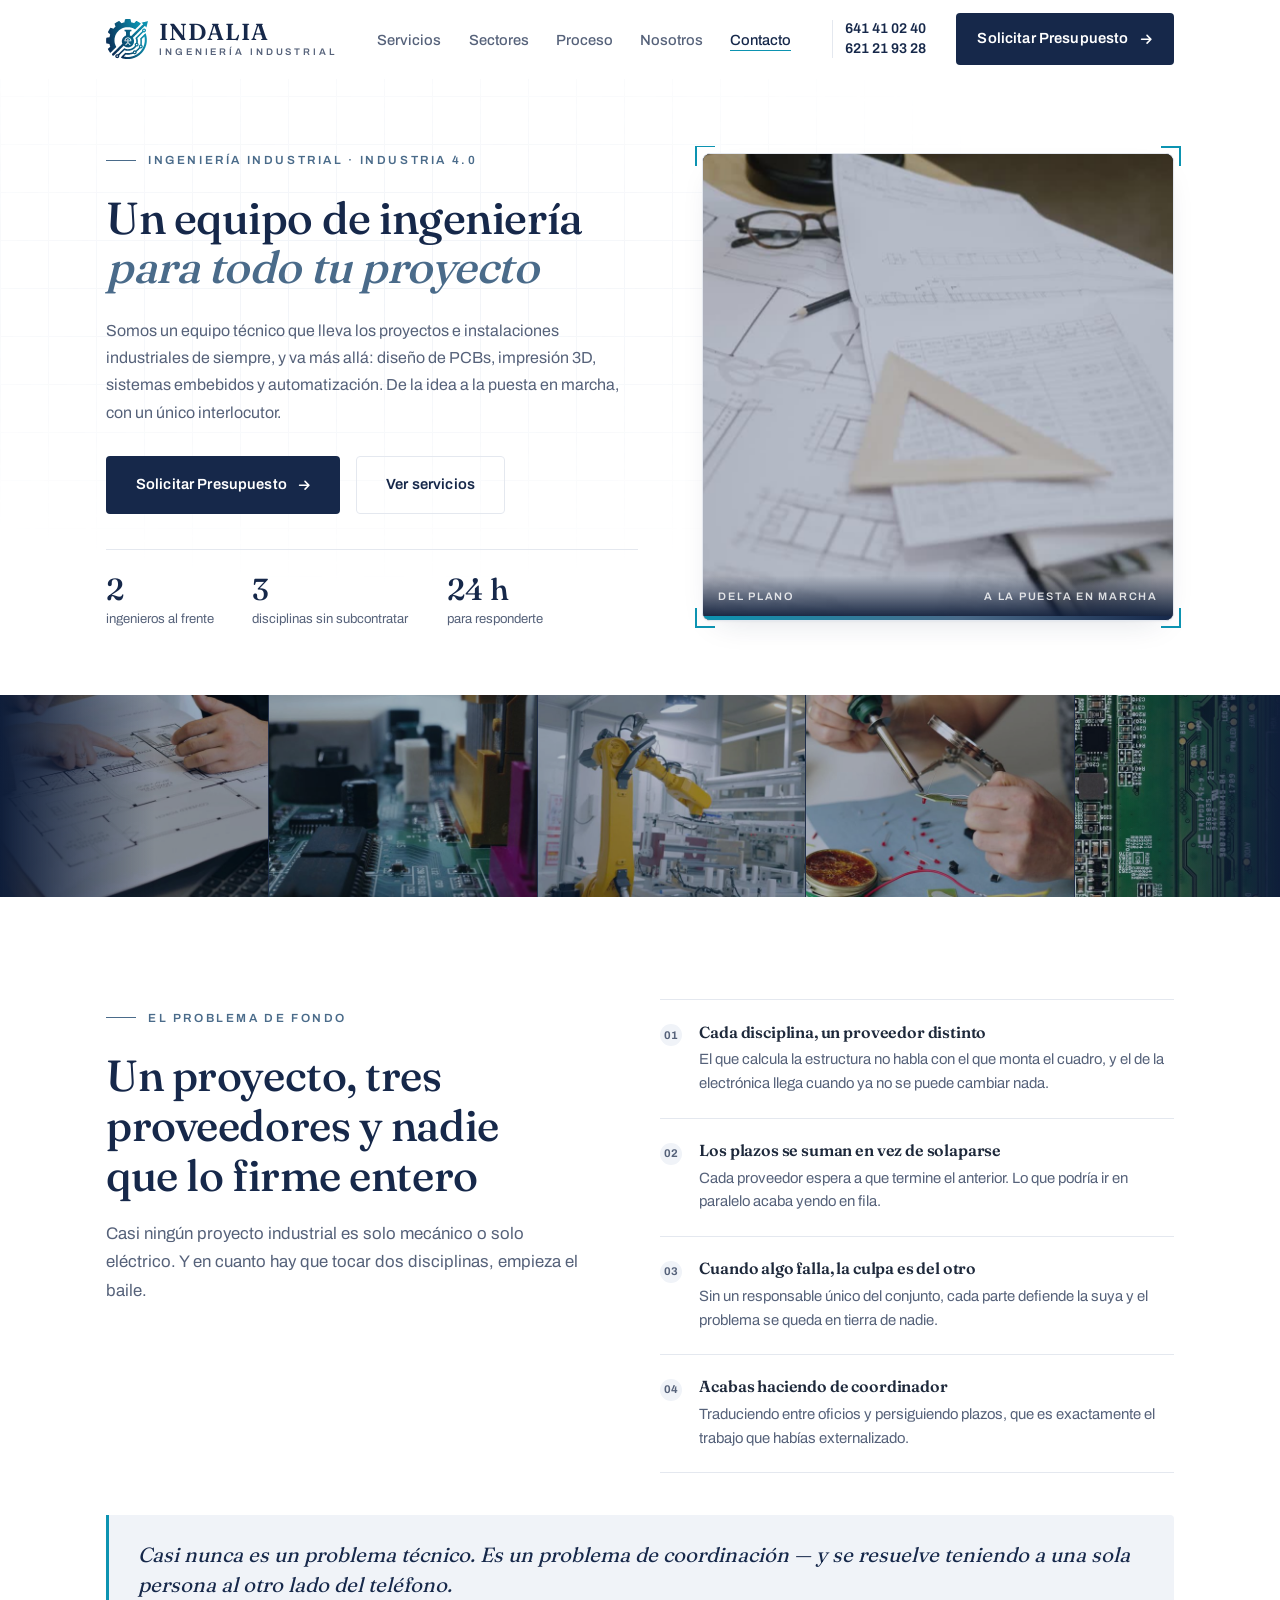
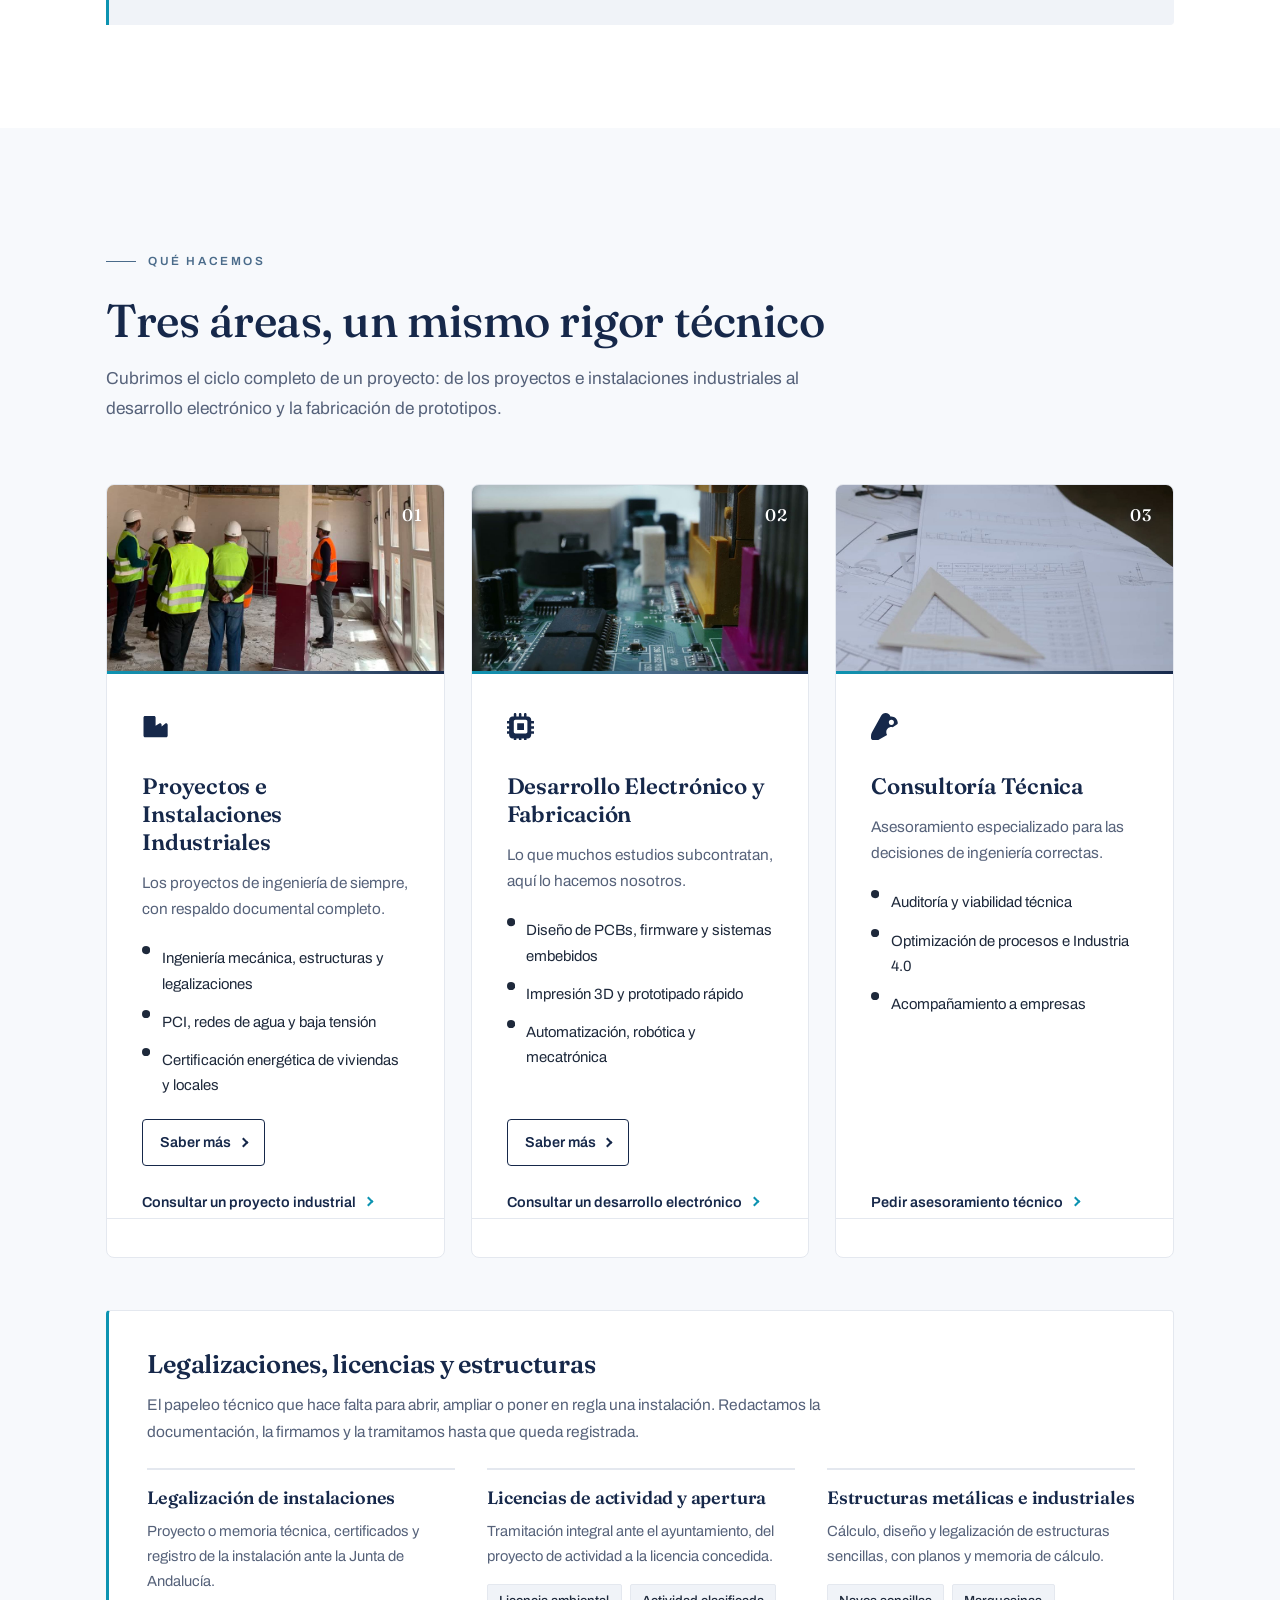
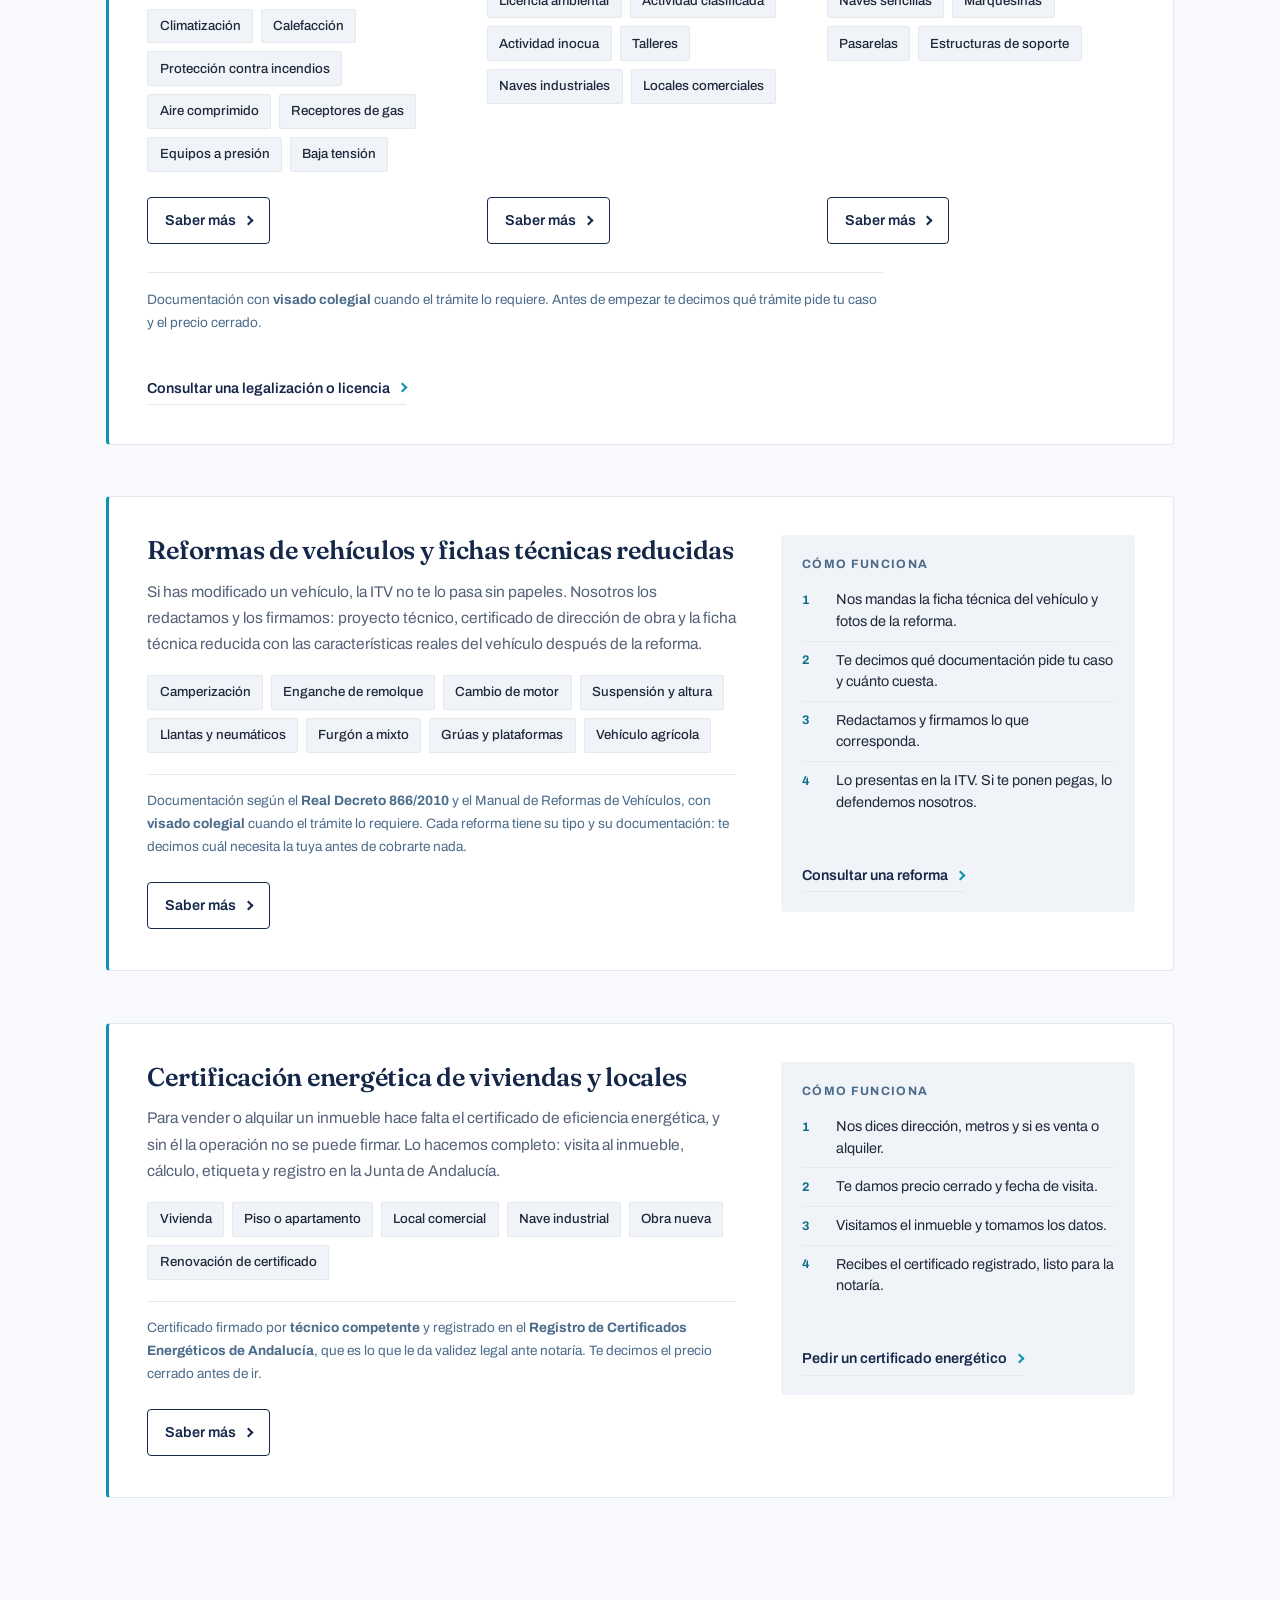
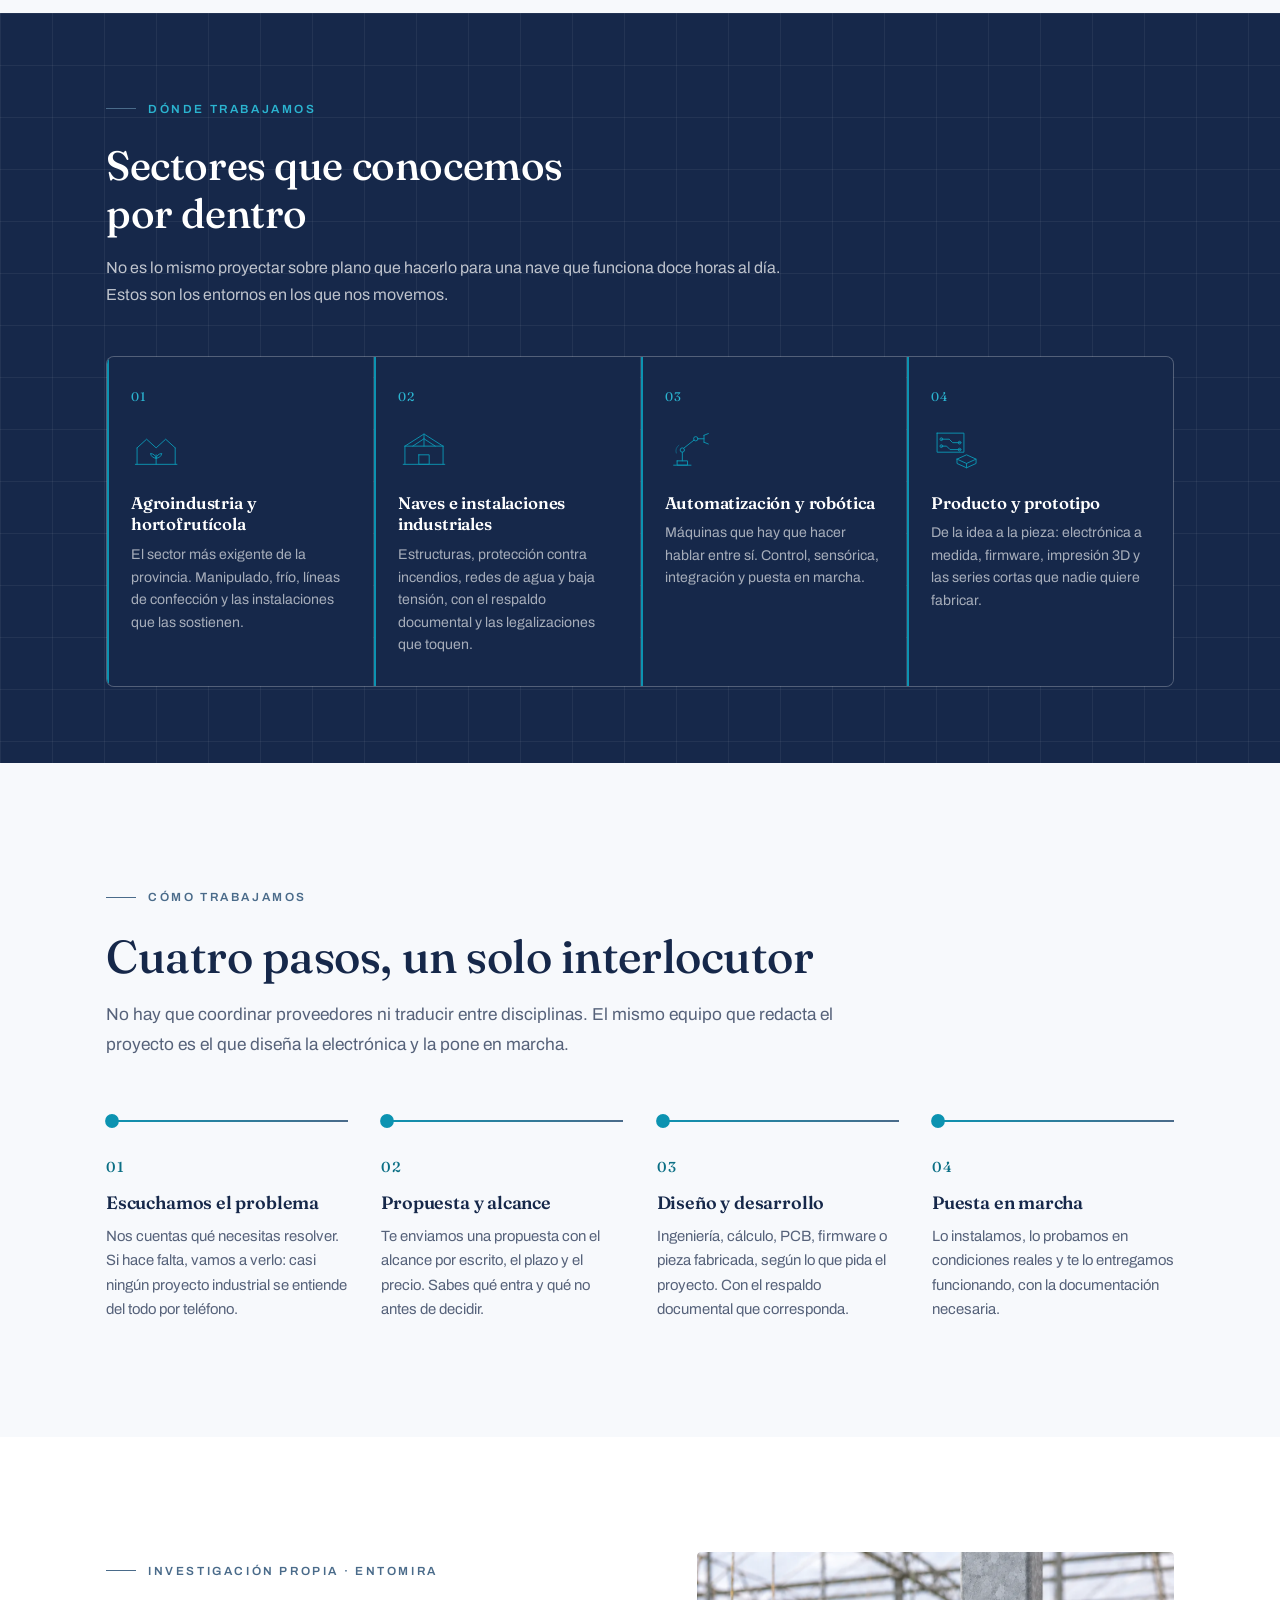
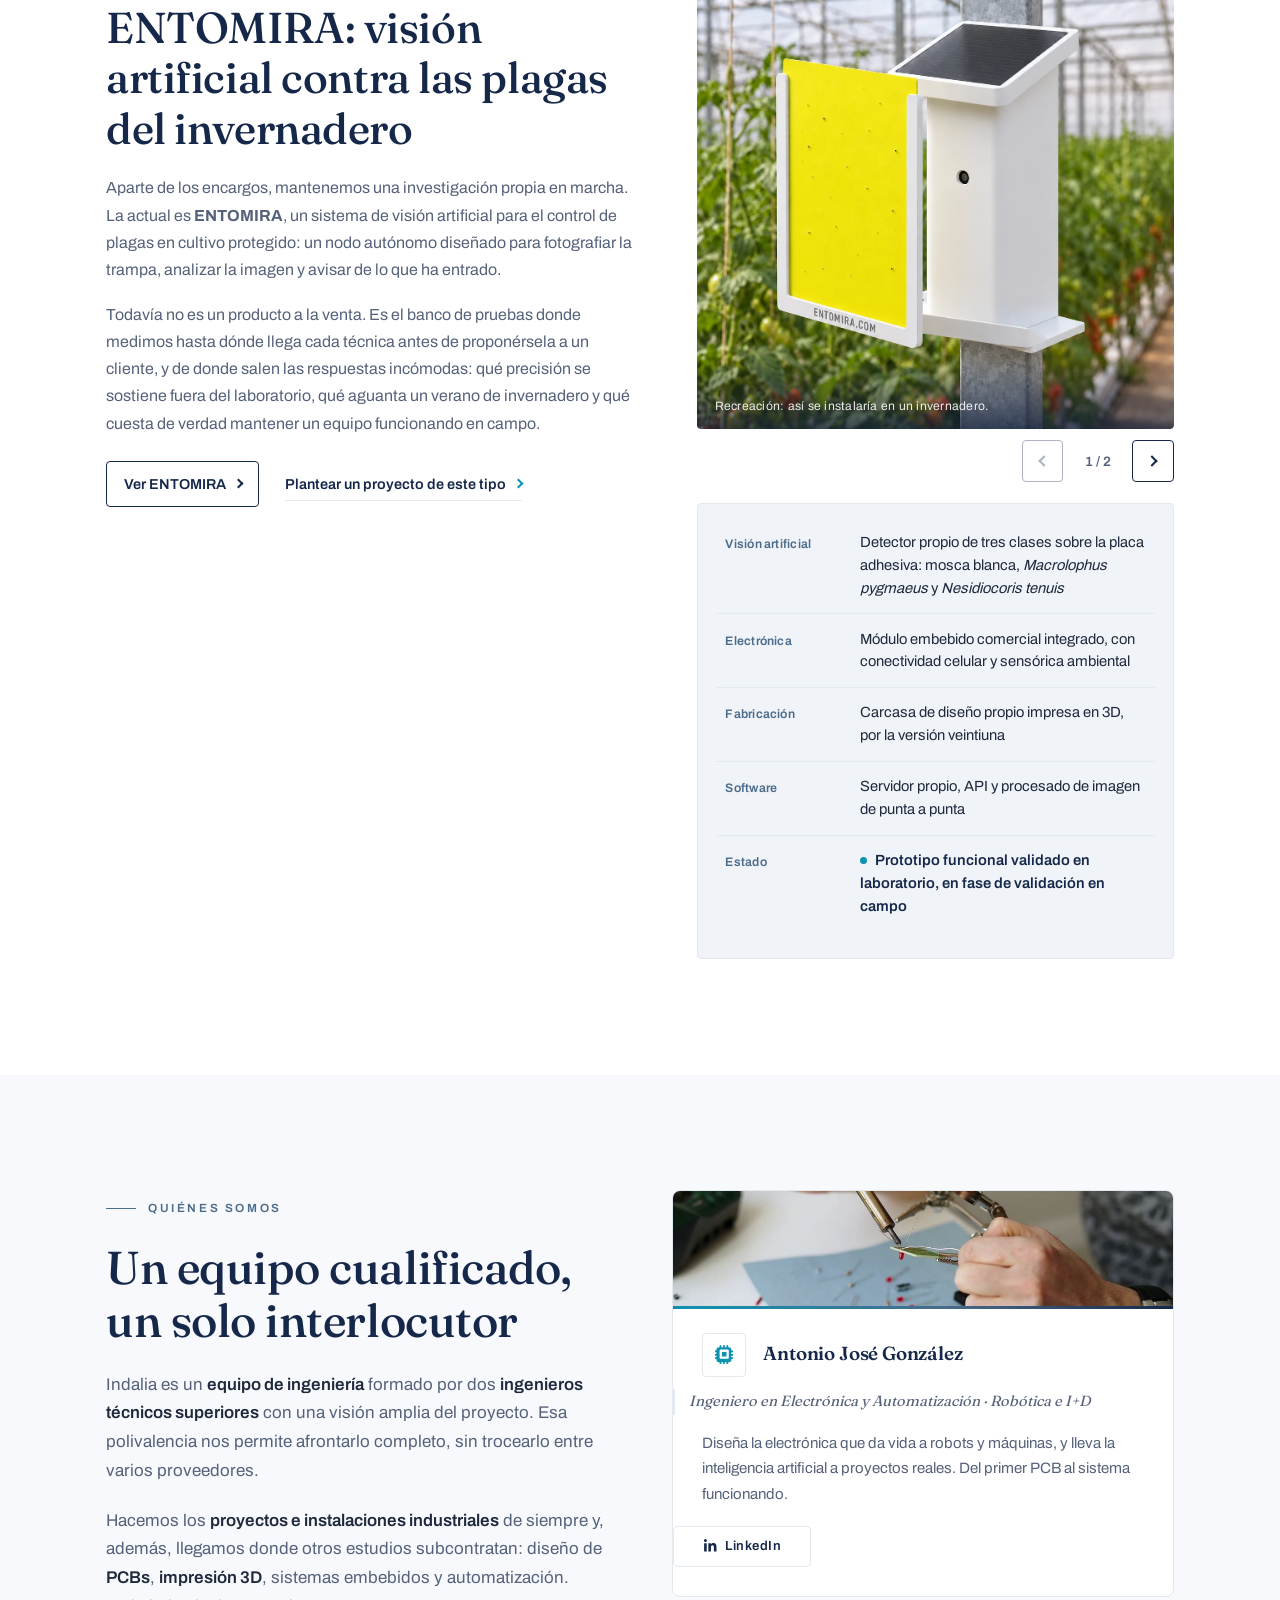
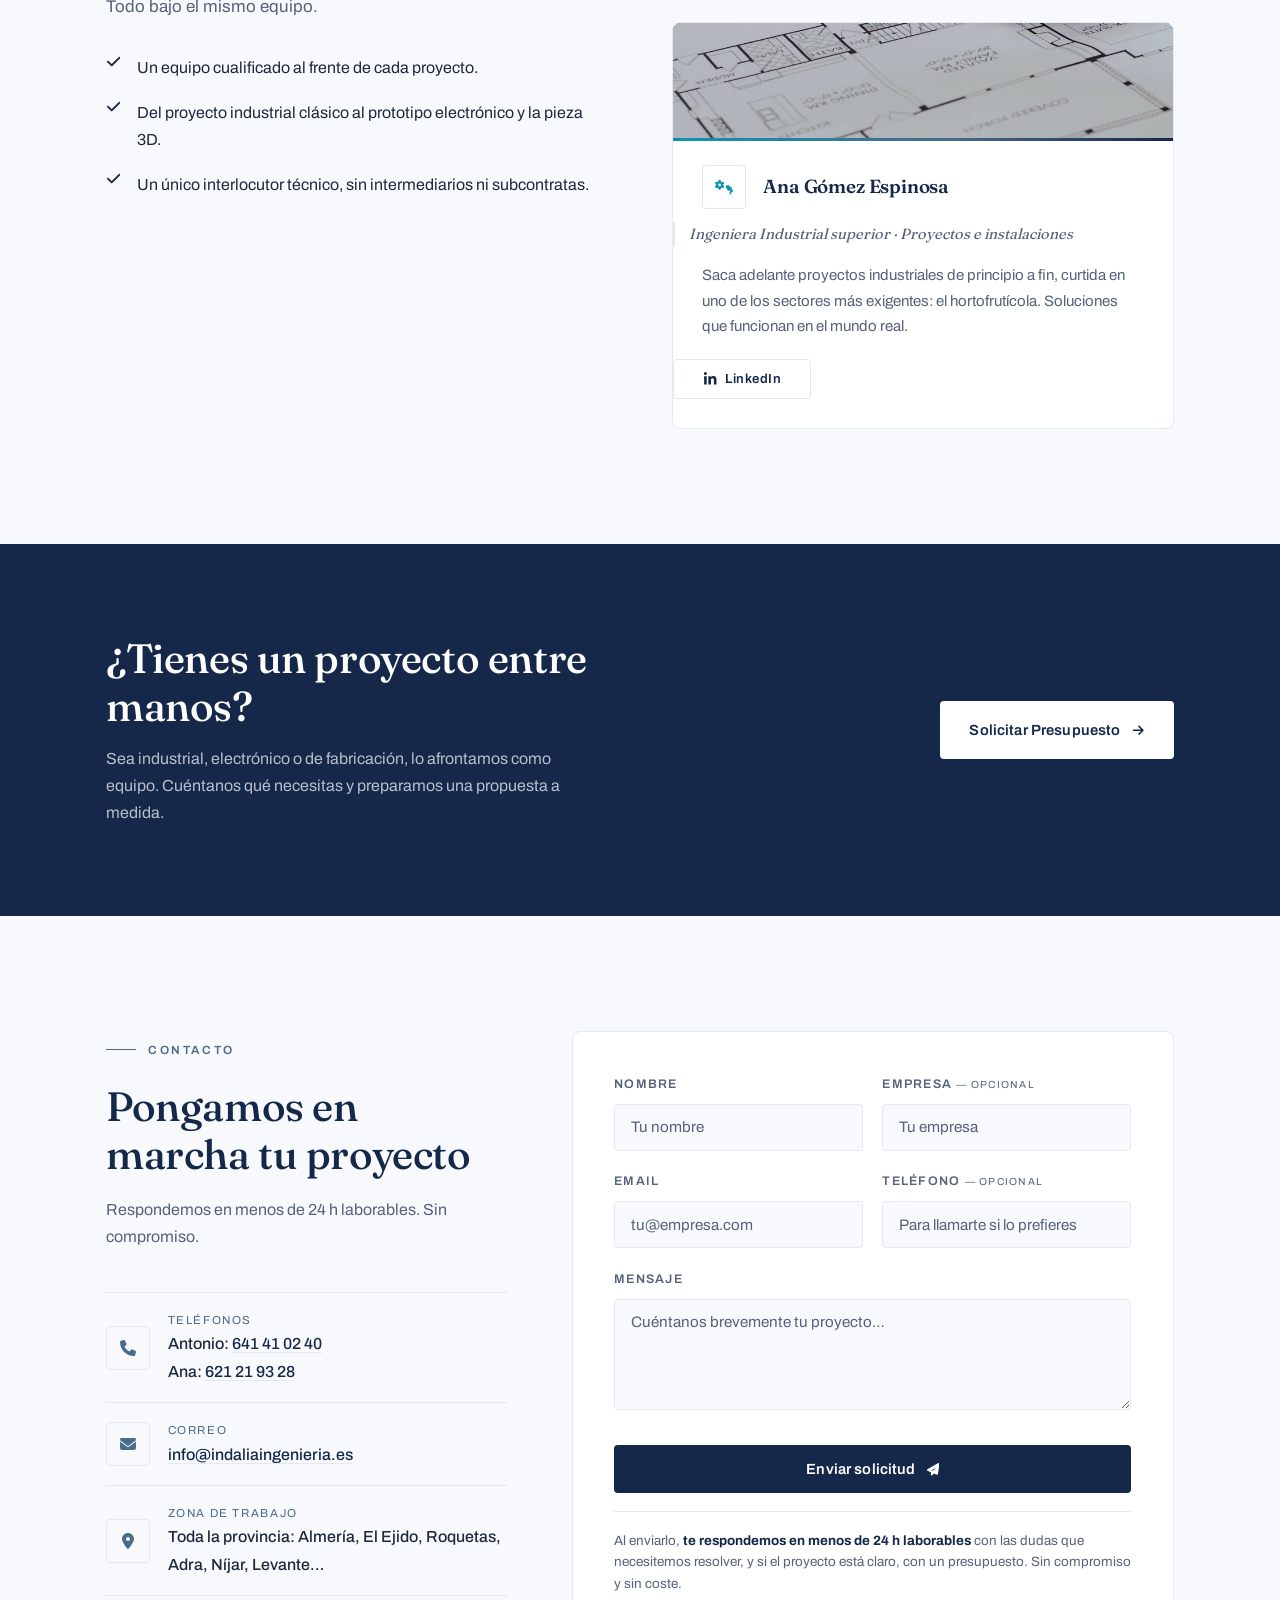
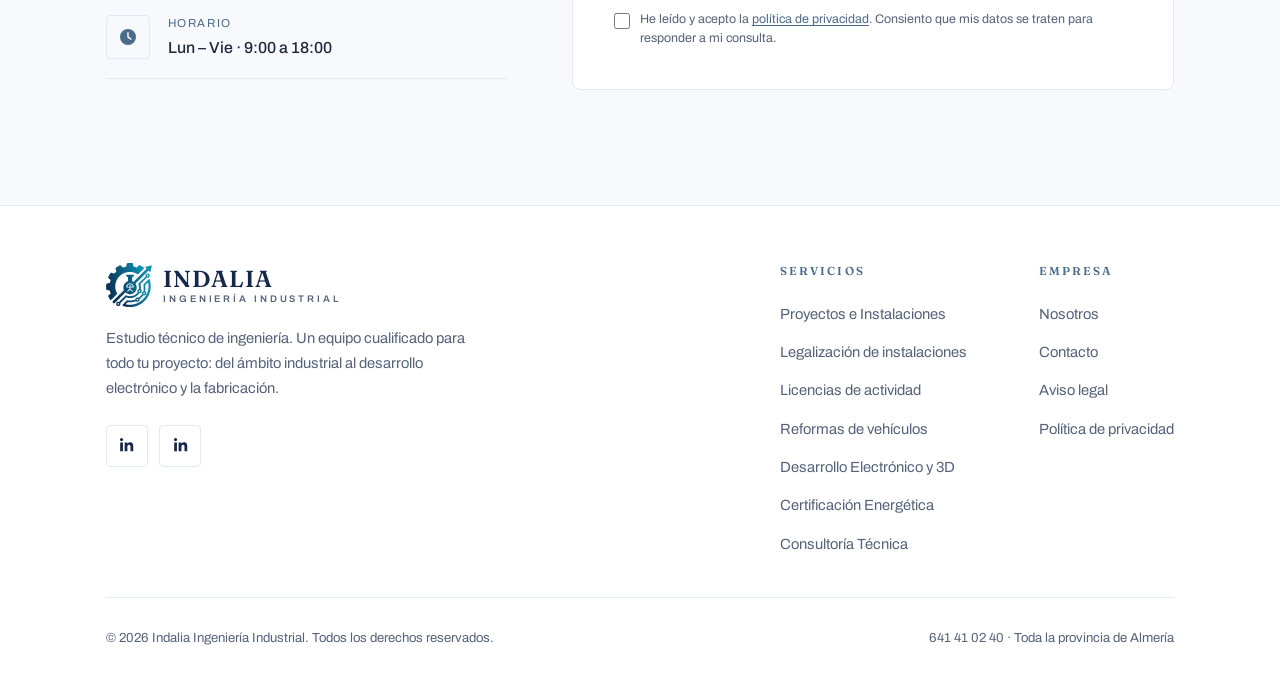
==== commit ebce270b: "Mostrar ambos teléfonos sin nombres en cabeceras" ====
--- a/index.html
+++ b/index.html
@@ -190,18 +190,16 @@
    En el móvil la llamada a la acción desaparece al hacer scroll.
    Esta barra la mantiene siempre a un toque.
    ================================================================= */
-.nav-tel{
-  display:inline-flex; align-items:center; gap:.45rem;
-  color:var(--navy); text-decoration:none; font-weight:600; font-size:.95rem;
-  padding:.5rem .5rem; border-radius:var(--radio);
-  white-space:nowrap;          /* si no, el numero se parte en dos lineas */
-  flex:0 0 auto;
-  transition:color .4s cubic-bezier(.22,1,.36,1), background .4s cubic-bezier(.22,1,.36,1);
-}
-.nav-tel svg{ width:.9em; height:.9em; color:var(--cian); }
-.nav-tel:hover{ color:var(--cian-deep,#18859C); background:var(--paper-3,#F0F3F8); }
-.nav-tel:focus-visible{ outline:2px solid var(--cian); outline-offset:2px; }
-@media (max-width:860px){ .nav-tel{ display:none; } }  /* por debajo lo cubre la barra de accion */
+.nav-telefonos{
+  display:flex; flex-direction:column; gap:.1rem; flex:0 0 auto;
+  padding-left:.75rem; border-left:1px solid var(--line);
+}
+.nav-telefonos a{
+  color:var(--navy); text-decoration:none; white-space:nowrap;
+  font-size:.88rem; font-weight:600; line-height:1.3; font-variant-numeric:tabular-nums;
+}
+.nav-telefonos a:hover{ color:var(--cian-txt); }
+.nav-telefonos a:focus-visible{ outline:2px solid var(--cian); outline-offset:2px; }
 .barra-accion .ba-secundaria svg{ width:.9em; height:.9em; }
 
 .barra-accion{
@@ -1337,10 +1335,10 @@
   .services-grid{ grid-template-columns:1fr; }
   .contact-grid{ grid-template-columns:1fr; gap:3rem; }
 }
-/* Logo + menu + telefono + boton miden ~1015px y el contenedor da 1068:
+/* Logo + menu + telefonos + boton no caben en ventanas medianas:
    por debajo de 1200px de ventana ya no caben y los enlaces se parten
    por dentro, descuadrando la cabecera. Ahi el menu pasa a hamburguesa;
-   telefono y boton siguen visibles hasta 860px (barra de accion). */
+   el boton se oculta a 860px y los telefonos pasan a otra fila a 560px. */
 @media (max-width:1200px){
   nav ul.menu{
     position:fixed; inset:78px 0 auto 0;
@@ -1363,6 +1361,18 @@
 @media (max-width:860px){
   .nav-actions .btn{ display:none; }
 }
+@media (max-width:560px){
+  .nav{ height:96px; display:grid; grid-template-columns:1fr auto;
+    grid-template-areas:"logo acciones" "telefonos telefonos"; row-gap:.2rem; }
+  .nav > .logo{ grid-area:logo; }
+  .nav > nav{ display:contents; }
+  .nav-telefonos{ grid-area:telefonos; flex-direction:row; justify-content:space-between;
+    width:100%; padding:.25rem 0 0; border-left:0; border-top:1px solid var(--line); }
+  .nav-telefonos a{ font-size:.85rem; }
+  .nav-actions{ grid-area:acciones; }
+  nav ul.menu{ inset-block-start:96px; }
+  .hero{ padding-top:96px; }
+}
 @media (max-width:760px){
   .form-row{ grid-template-columns:1fr; }
   .cta .wrap{ flex-direction:column; align-items:flex-start; }
@@ -1378,9 +1388,17 @@
   <style>
     /* Sin JavaScript el menú no se puede desplegar: se muestra siempre */
     @media (max-width:1200px){
+      header{ position:static; }
+      .nav{ display:flex; height:auto; flex-wrap:wrap; gap:.6rem; padding-block:.7rem; }
+      .nav > nav{ display:block; order:4; width:100%; }
+      .nav > .logo{ order:1; }
+      .nav-telefonos{ order:3; }
+      .nav-actions{ order:2; }
       nav ul.menu{ display:flex !important; position:static; flex-direction:row;
-        flex-wrap:wrap; box-shadow:none; padding:.5rem 0; background:none; }
+        flex-wrap:wrap; box-shadow:none; padding:.5rem 0; background:none;
+        transform:none; opacity:1; visibility:visible; pointer-events:auto; }
       .burger{ display:none !important; }
+      .hero{ padding-top:0; }
     }
   </style>
 </noscript>
@@ -1418,8 +1436,11 @@
       </ul>
     </nav>
 
+    <div class="nav-telefonos" aria-label="Teléfonos de contacto">
+      <a href="tel:+34641410240" aria-label="Llamar al 641 41 02 40">641 41 02 40</a>
+      <a href="tel:+34621219328" aria-label="Llamar al 621 21 93 28">621 21 93 28</a>
+    </div>
     <div class="nav-actions">
-      <a class="nav-tel" href="tel:+34641410240" aria-label="Llamar al 641 41 02 40"><svg class="fa-svg" xmlns="http://www.w3.org/2000/svg" viewBox="0 0 512 512" fill="currentColor" aria-hidden="true"><path d="M164.9 24.6c-7.7-18.6-28-28.5-47.4-23.2l-88 24C12.1 30.2 0 46 0 64C0 311.4 200.6 512 448 512c18 0 33.8-12.1 38.6-29.5l24-88c5.3-19.4-4.6-39.7-23.2-47.4l-96-40c-16.3-6.8-35.2-2.1-46.3 11.6L304.7 368C234.3 334.7 177.3 277.7 144 207.3L193.3 167c13.7-11.2 18.4-30 11.6-46.3l-40-96z"/></svg><span>641 41 02 40</span></a>
       <a href="#contacto" class="btn btn-primary">Solicitar Presupuesto <svg class="fa-svg" xmlns="http://www.w3.org/2000/svg" viewBox="0 0 448 512" fill="currentColor" aria-hidden="true"><path d="M438.6 278.6c12.5-12.5 12.5-32.8 0-45.3l-160-160c-12.5-12.5-32.8-12.5-45.3 0s-12.5 32.8 0 45.3L338.8 224 32 224c-17.7 0-32 14.3-32 32s14.3 32 32 32l306.7 0L233.4 393.4c-12.5 12.5-12.5 32.8 0 45.3s32.8 12.5 45.3 0l160-160z"/></svg></a>
       <button class="burger" id="burger" aria-label="Abrir menú" aria-expanded="false" aria-controls="menu"><svg class="fa-svg" xmlns="http://www.w3.org/2000/svg" viewBox="0 0 448 512" fill="currentColor" aria-hidden="true"><path d="M0 96C0 78.3 14.3 64 32 64l384 0c17.7 0 32 14.3 32 32s-14.3 32-32 32L32 128C14.3 128 0 113.7 0 96zM0 256c0-17.7 14.3-32 32-32l384 0c17.7 0 32 14.3 32 32s-14.3 32-32 32L32 288c-17.7 0-32-14.3-32-32zM448 416c0 17.7-14.3 32-32 32L32 448c-17.7 0-32-14.3-32-32s14.3-32 32-32l384 0c17.7 0 32 14.3 32 32z"/></svg></button>
     </div>
@@ -1932,7 +1953,6 @@
             los sectores más exigentes: el hortofrutícola. Soluciones que funcionan en
             el mundo real.
           </p>
-          <a class="founder-link" href="tel:+34621219328" aria-label="Llamar a Ana Gómez Espinosa al 621 21 93 28">Llamar a Ana · 621 21 93 28</a>
           <a class="founder-link" href="https://www.linkedin.com/in/ana-g%C3%B3mez-espinosa-4275841ba/" target="_blank" rel="noopener" aria-label="LinkedIn de Ana Gómez Espinosa">
             <svg class="fa-svg" xmlns="http://www.w3.org/2000/svg" viewBox="0 0 448 512" fill="currentColor" aria-hidden="true"><path d="M100.3 448L7.4 448 7.4 148.9l92.9 0 0 299.1zM53.8 108.1C24.1 108.1 0 83.5 0 53.8a53.8 53.8 0 0 1 107.6 0c0 29.7-24.1 54.3-53.8 54.3zM447.9 448l-92.7 0 0-145.4c0-34.7-.7-79.2-48.3-79.2-48.3 0-55.7 37.7-55.7 76.7L251.2 448l-92.8 0 0-299.1 89.1 0 0 40.8 1.3 0c12.4-23.5 42.7-48.3 87.9-48.3 94 0 111.3 61.9 111.3 142.3L447.9 448z"/></svg>
             LinkedIn
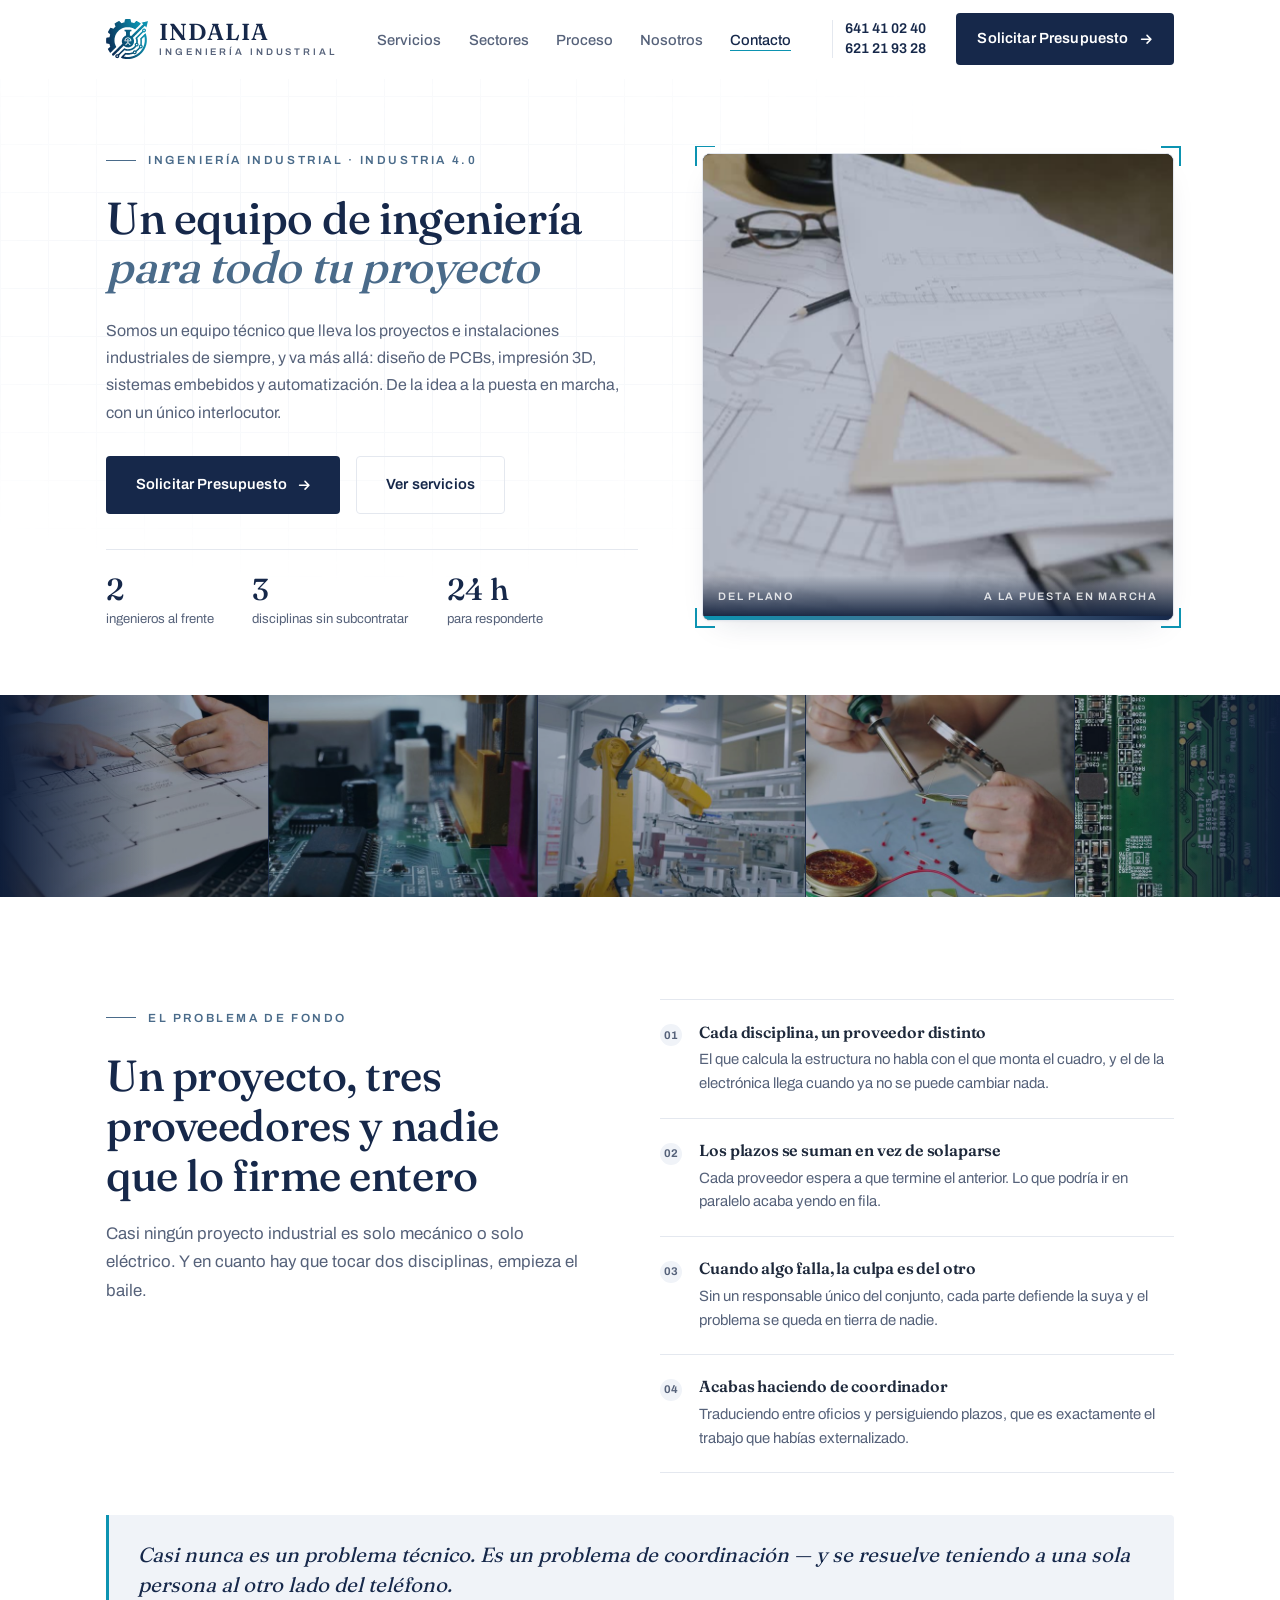
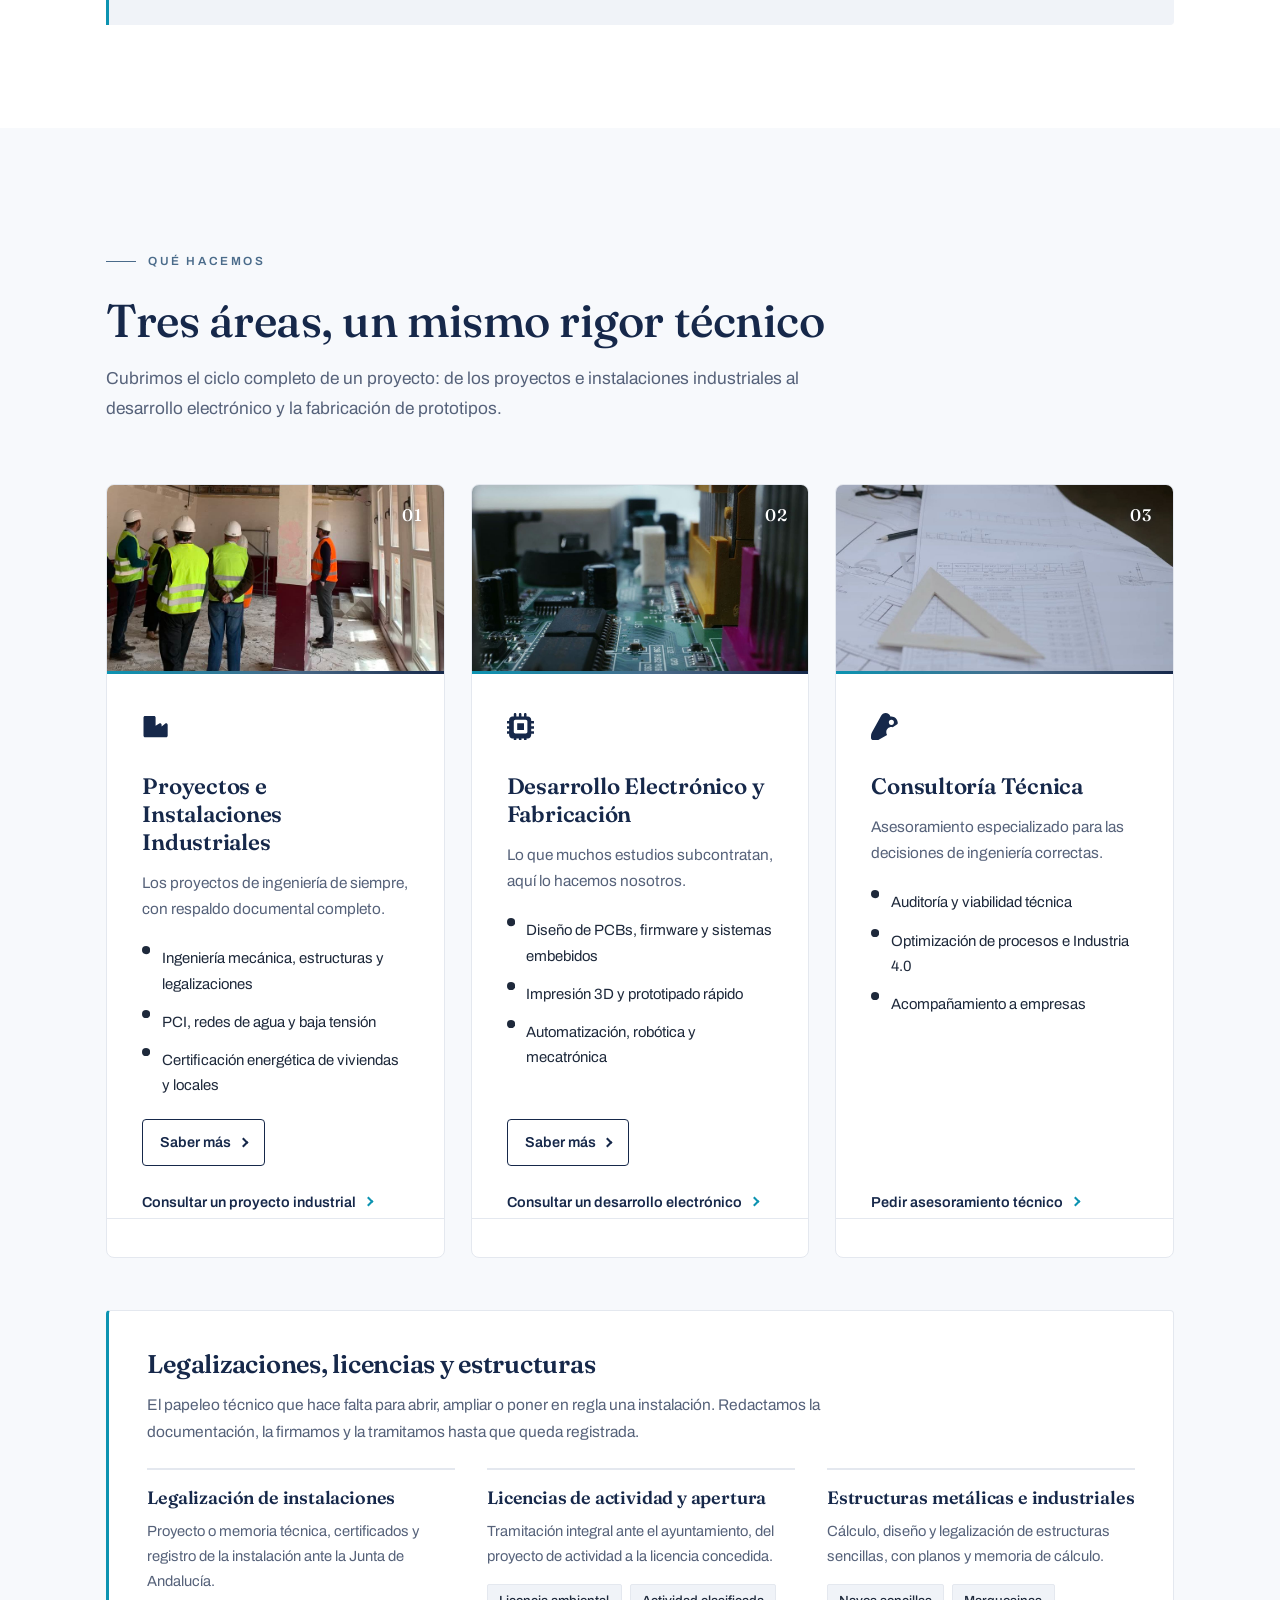
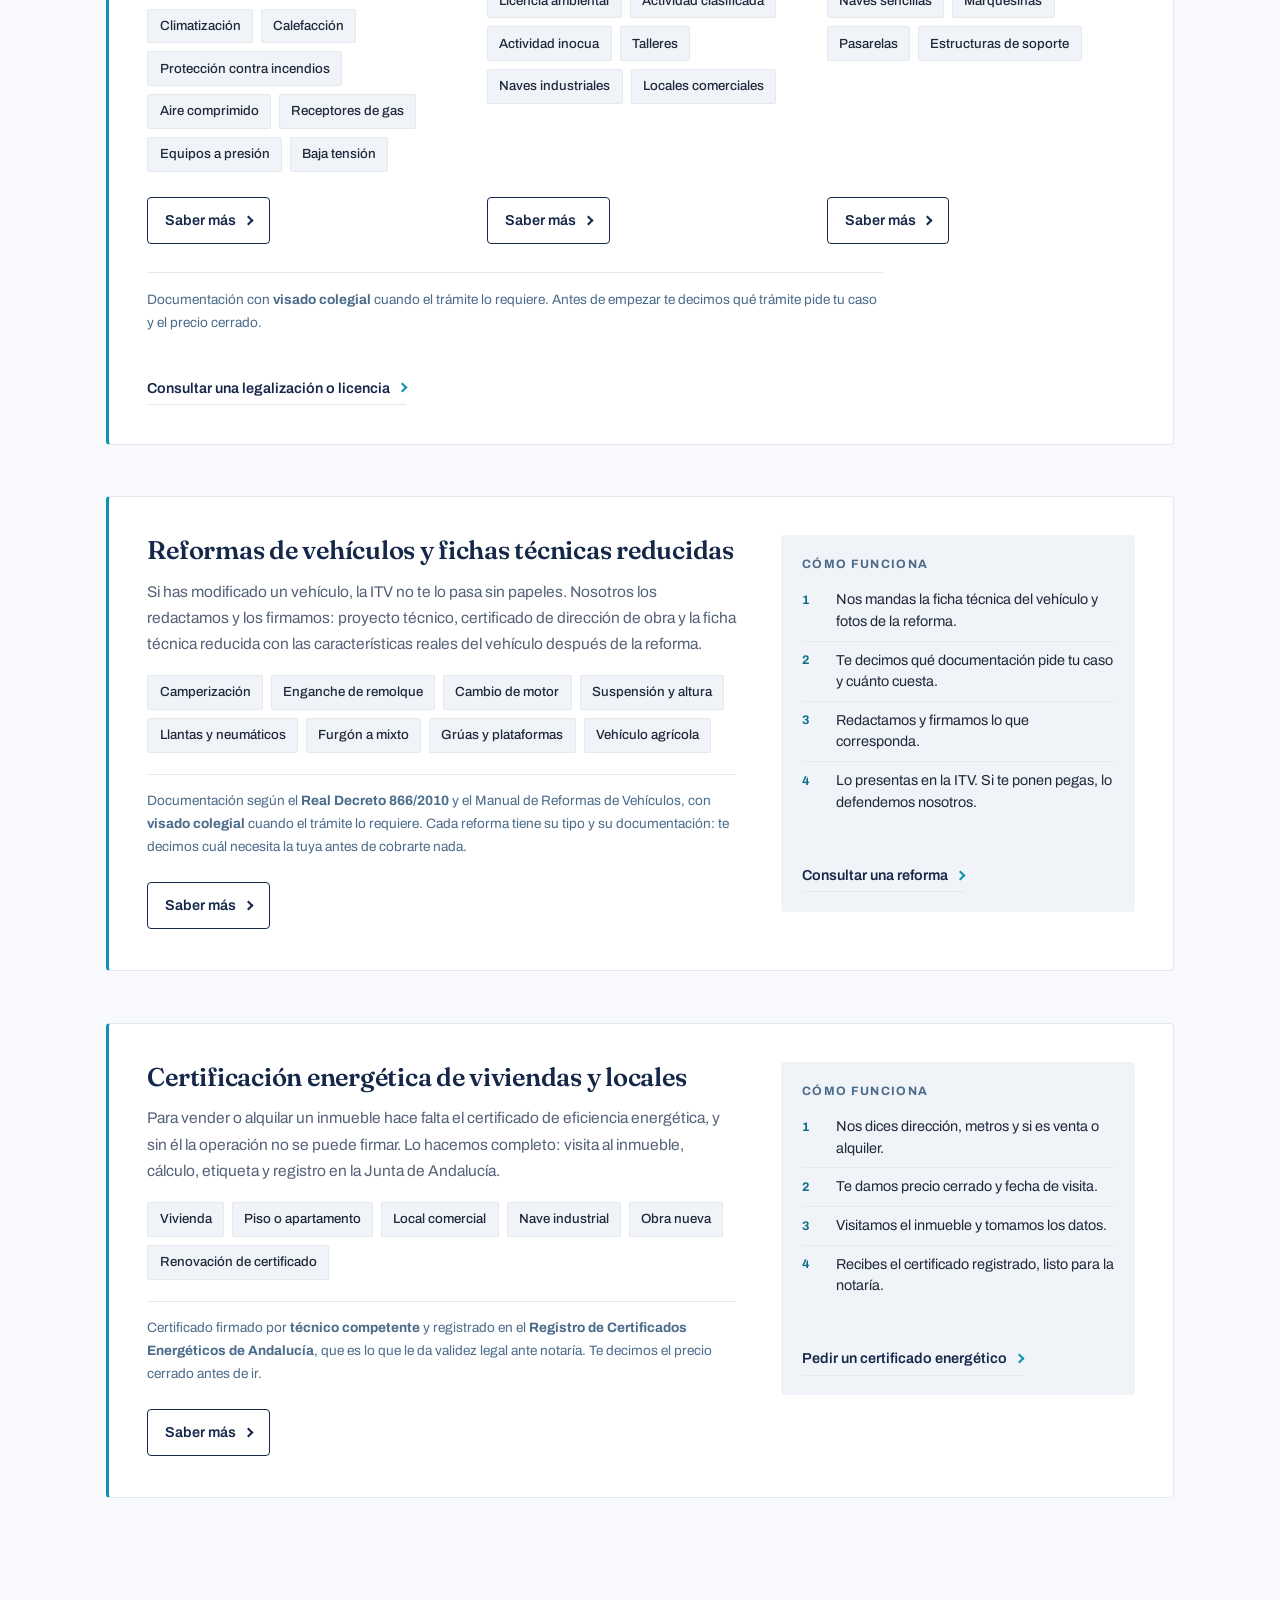
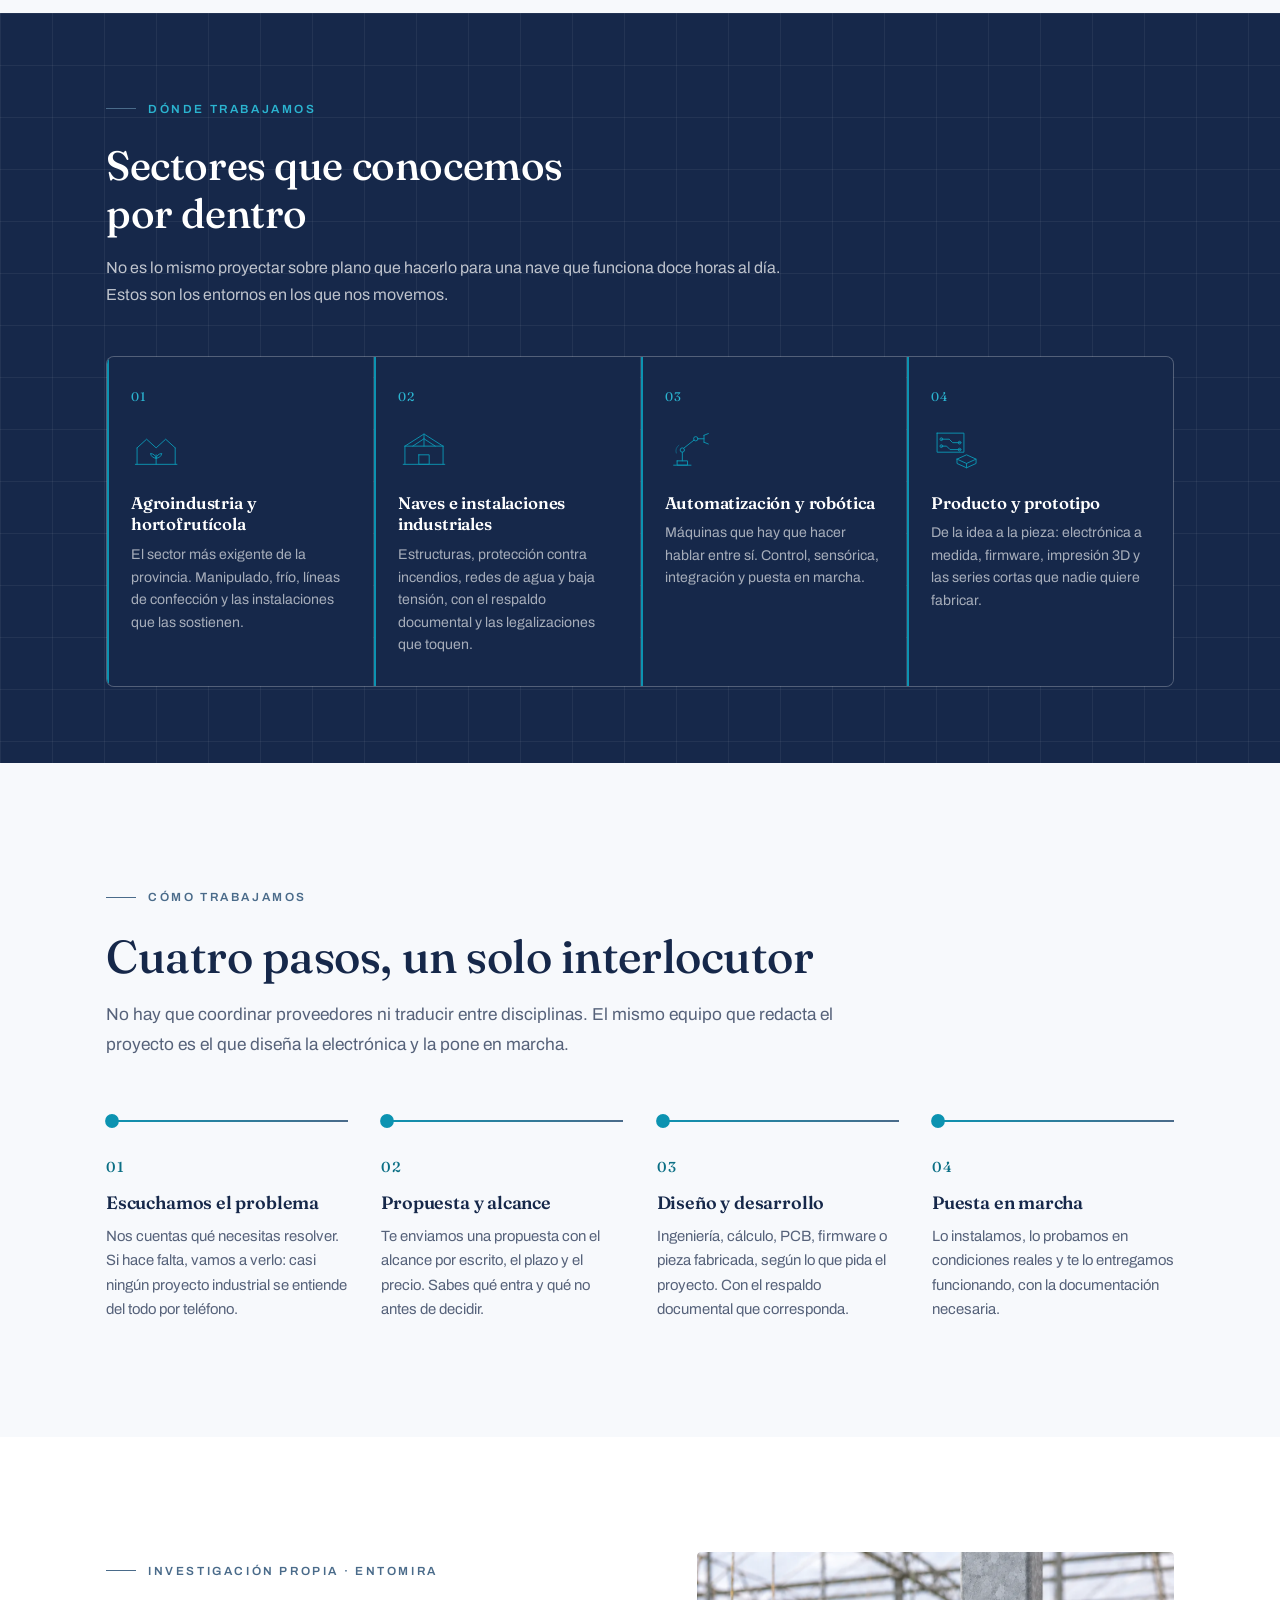
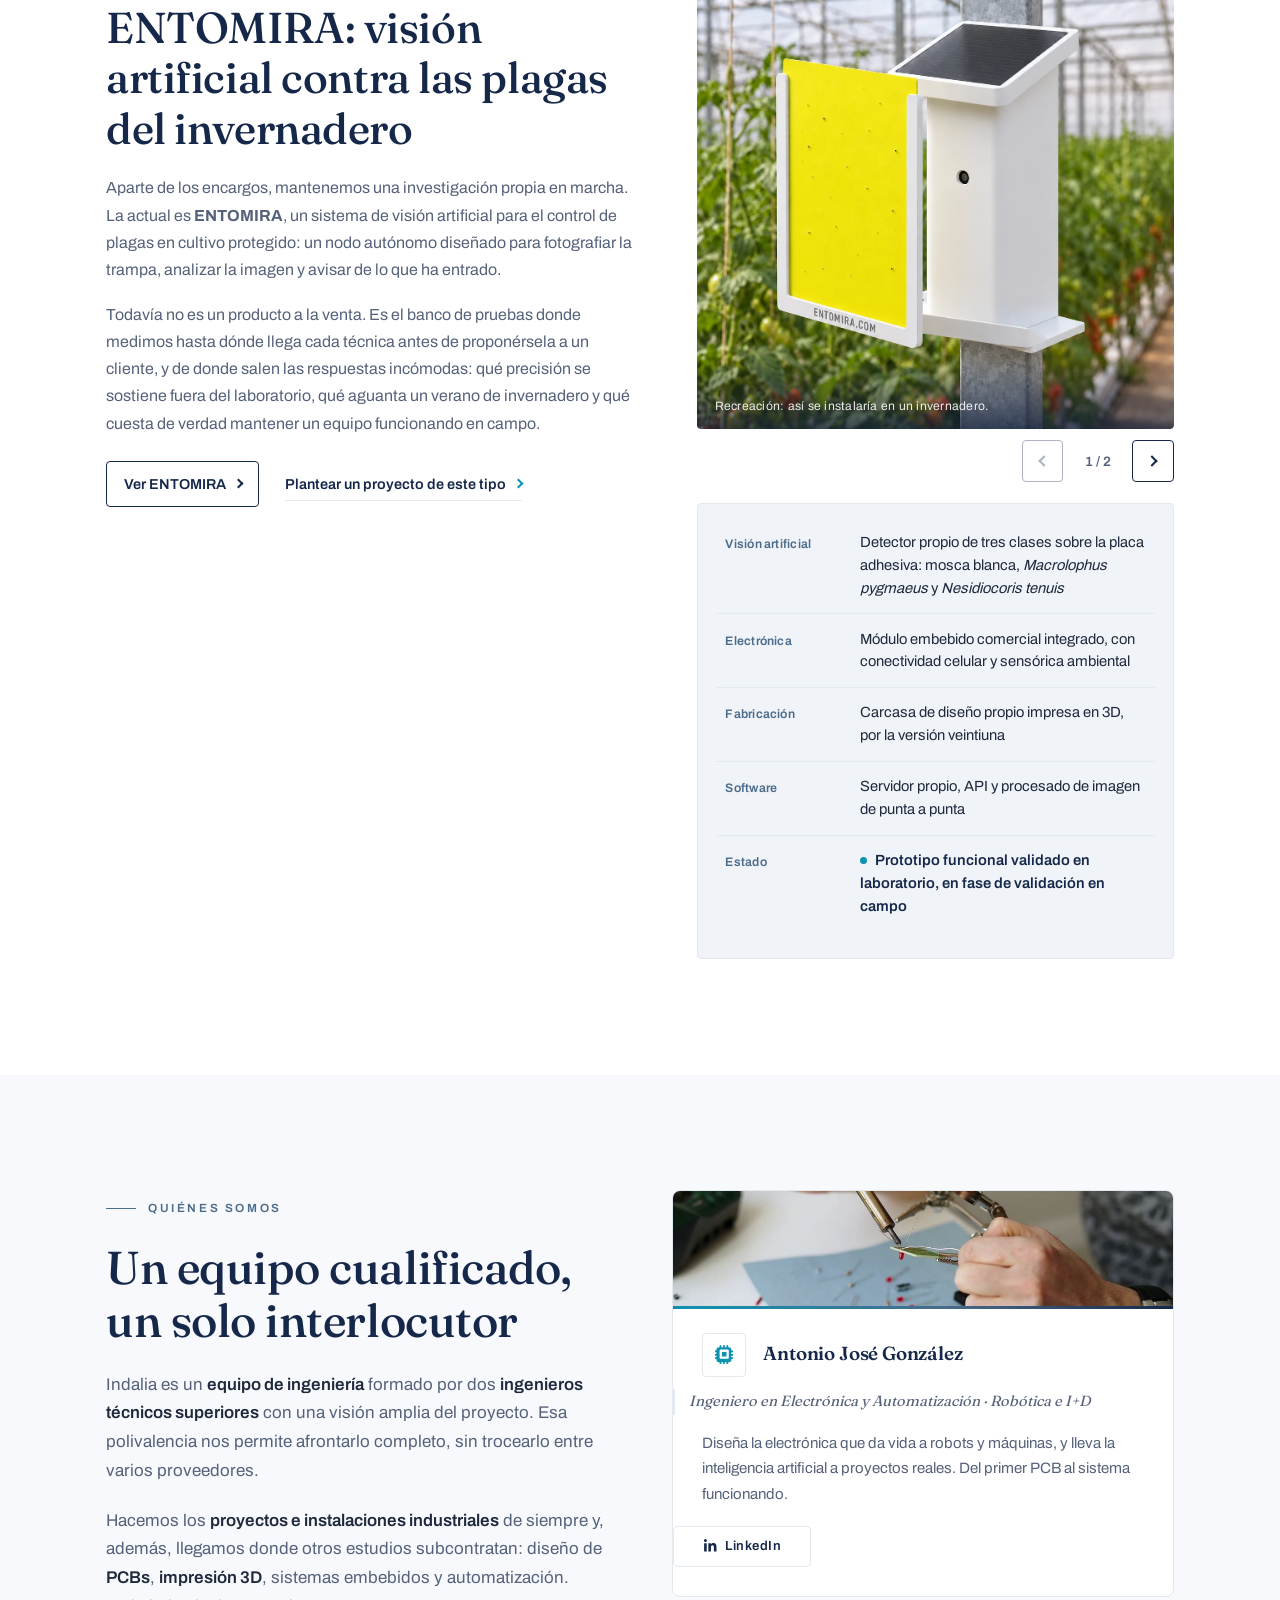
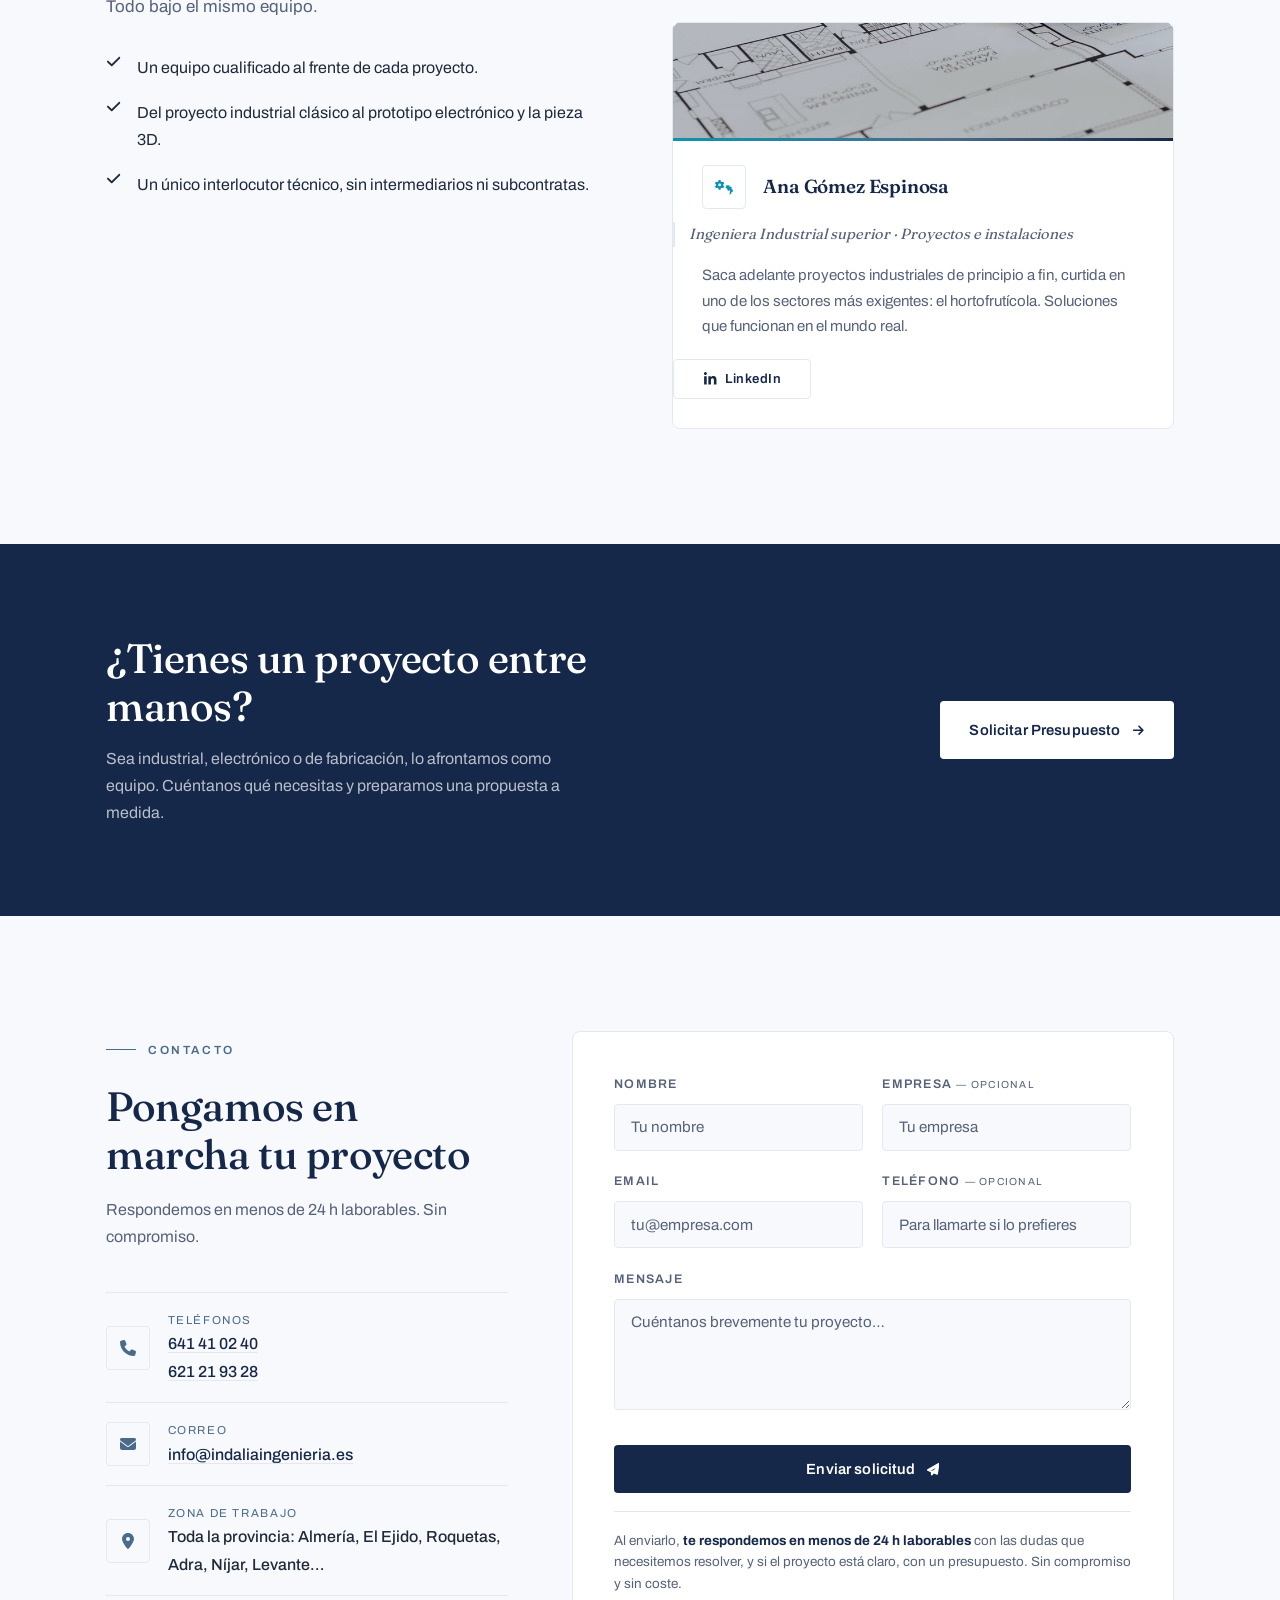
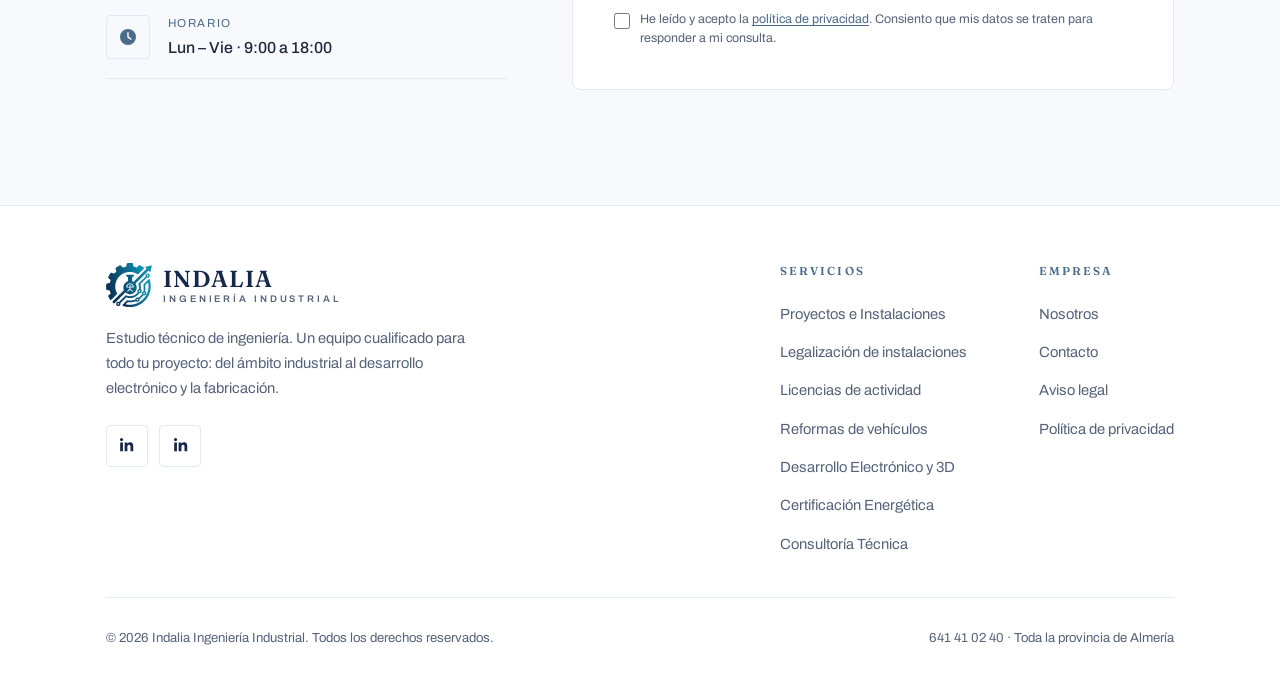
==== commit 26bf015c: "Quitar nombres junto a teléfonos de contacto" ====
--- a/index.html
+++ b/index.html
@@ -1991,7 +1991,7 @@
         <p class="intro">Respondemos en menos de 24&nbsp;h laborables. Sin compromiso.</p>
         <div class="contact-item">
           <div class="ci-icon"><svg class="fa-svg" xmlns="http://www.w3.org/2000/svg" viewBox="0 0 512 512" fill="currentColor" aria-hidden="true"><path d="M164.9 24.6c-7.7-18.6-28-28.5-47.4-23.2l-88 24C12.1 30.2 0 46 0 64C0 311.4 200.6 512 448 512c18 0 33.8-12.1 38.6-29.5l24-88c5.3-19.4-4.6-39.7-23.2-47.4l-96-40c-16.3-6.8-35.2-2.1-46.3 11.6L304.7 368C234.3 334.7 177.3 277.7 144 207.3L193.3 167c13.7-11.2 18.4-30 11.6-46.3l-40-96z"/></svg></div>
-          <div><small>Teléfonos</small><span>Antonio: <a href="tel:+34641410240">641 41 02 40</a><br>Ana: <a href="tel:+34621219328">621 21 93 28</a></span></div>
+          <div><small>Teléfonos</small><span><a href="tel:+34641410240">641 41 02 40</a><br><a href="tel:+34621219328">621 21 93 28</a></span></div>
         </div>
         <div class="contact-item">
           <div class="ci-icon"><svg class="fa-svg" xmlns="http://www.w3.org/2000/svg" viewBox="0 0 512 512" fill="currentColor" aria-hidden="true"><path d="M48 64C21.5 64 0 85.5 0 112c0 15.1 7.1 29.3 19.2 38.4L236.8 313.6c11.4 8.5 27 8.5 38.4 0L492.8 150.4c12.1-9.1 19.2-23.3 19.2-38.4c0-26.5-21.5-48-48-48L48 64zM0 176L0 384c0 35.3 28.7 64 64 64l384 0c35.3 0 64-28.7 64-64l0-208L294.4 339.2c-22.8 17.1-54 17.1-76.8 0L0 176z"/></svg></div>
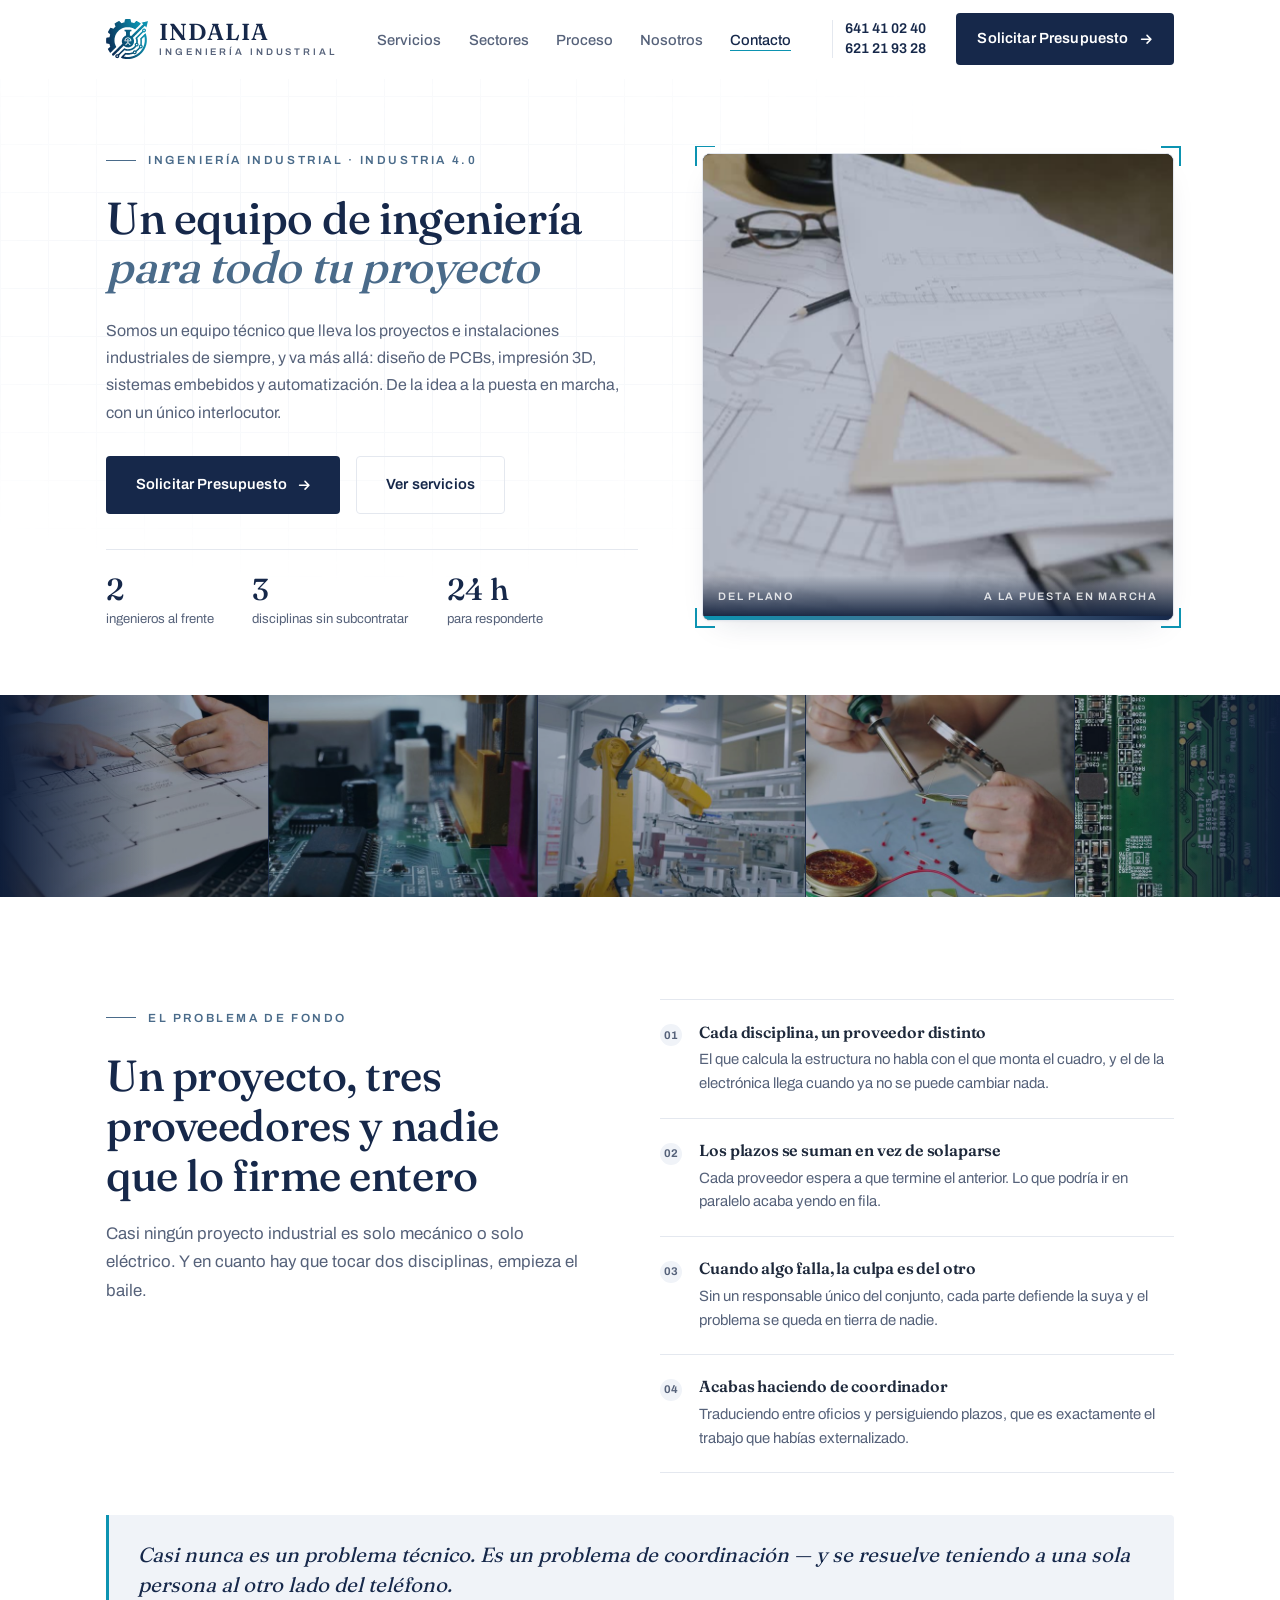
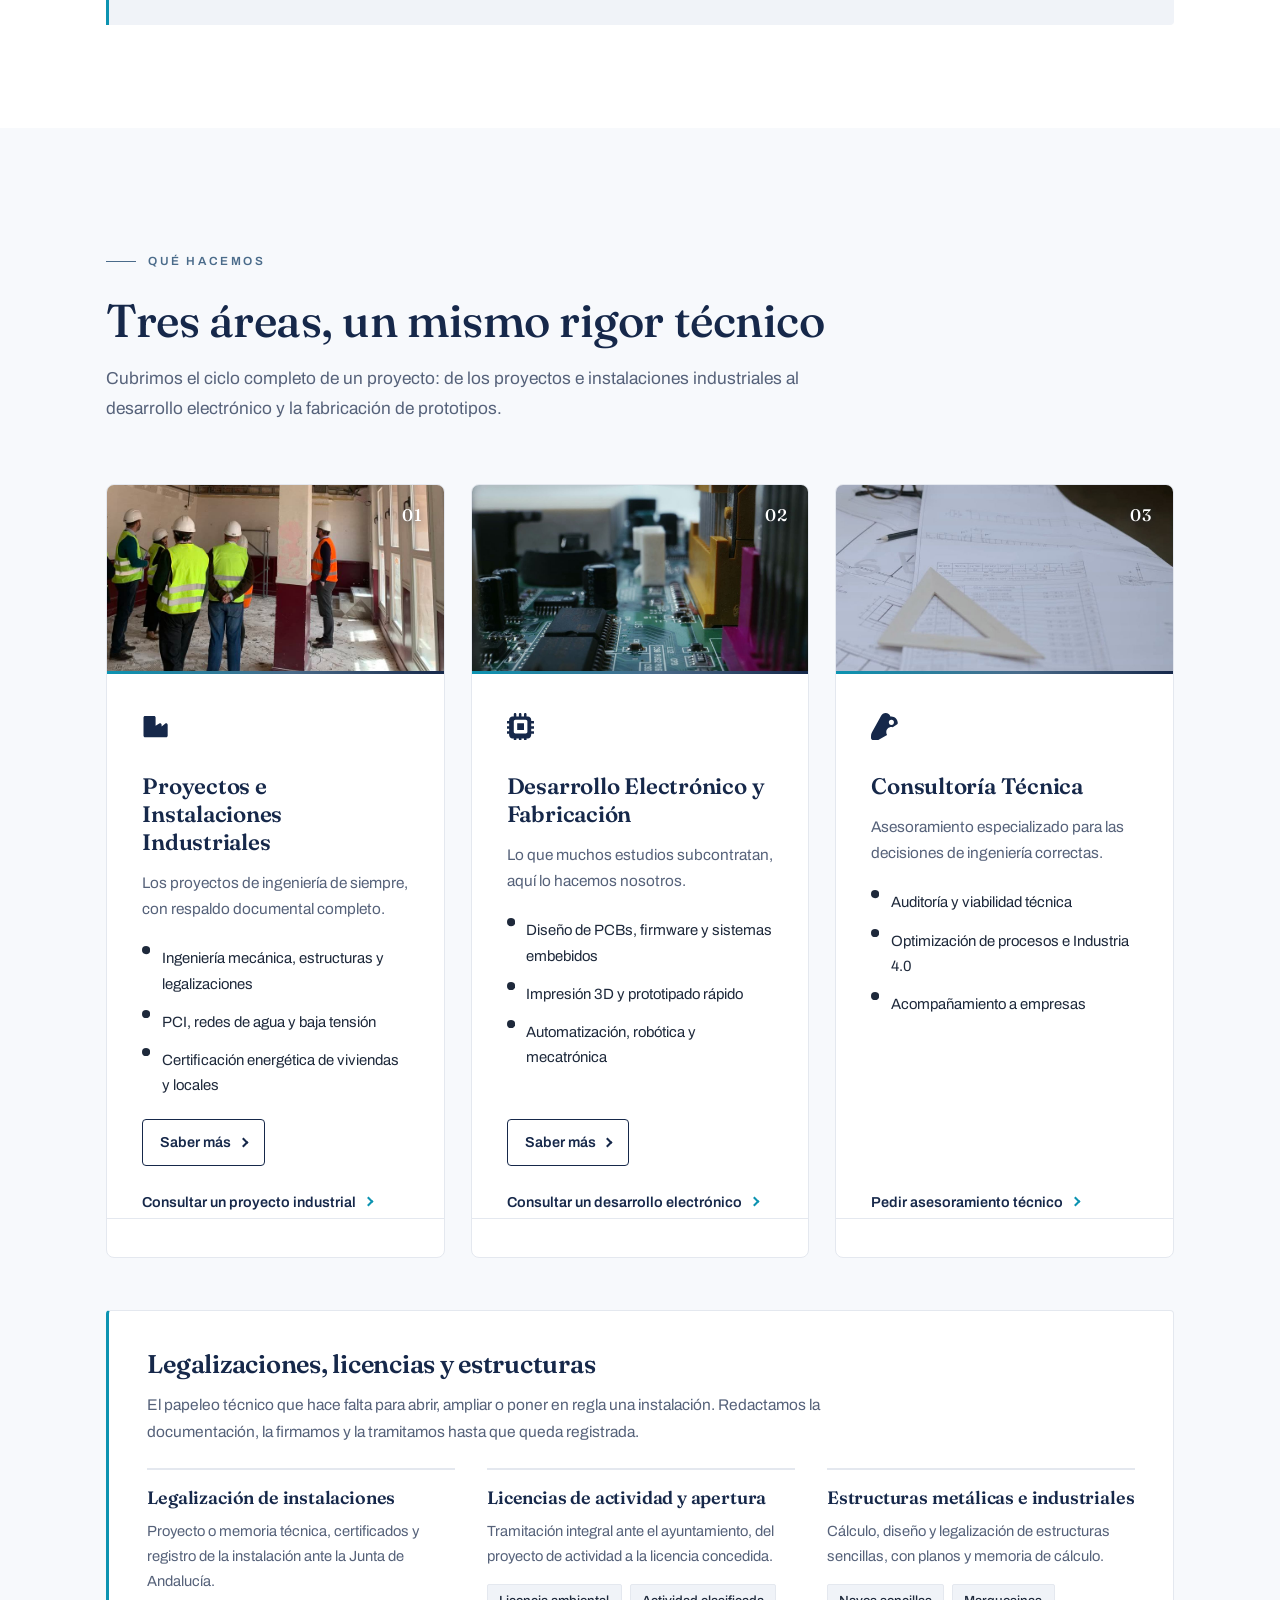
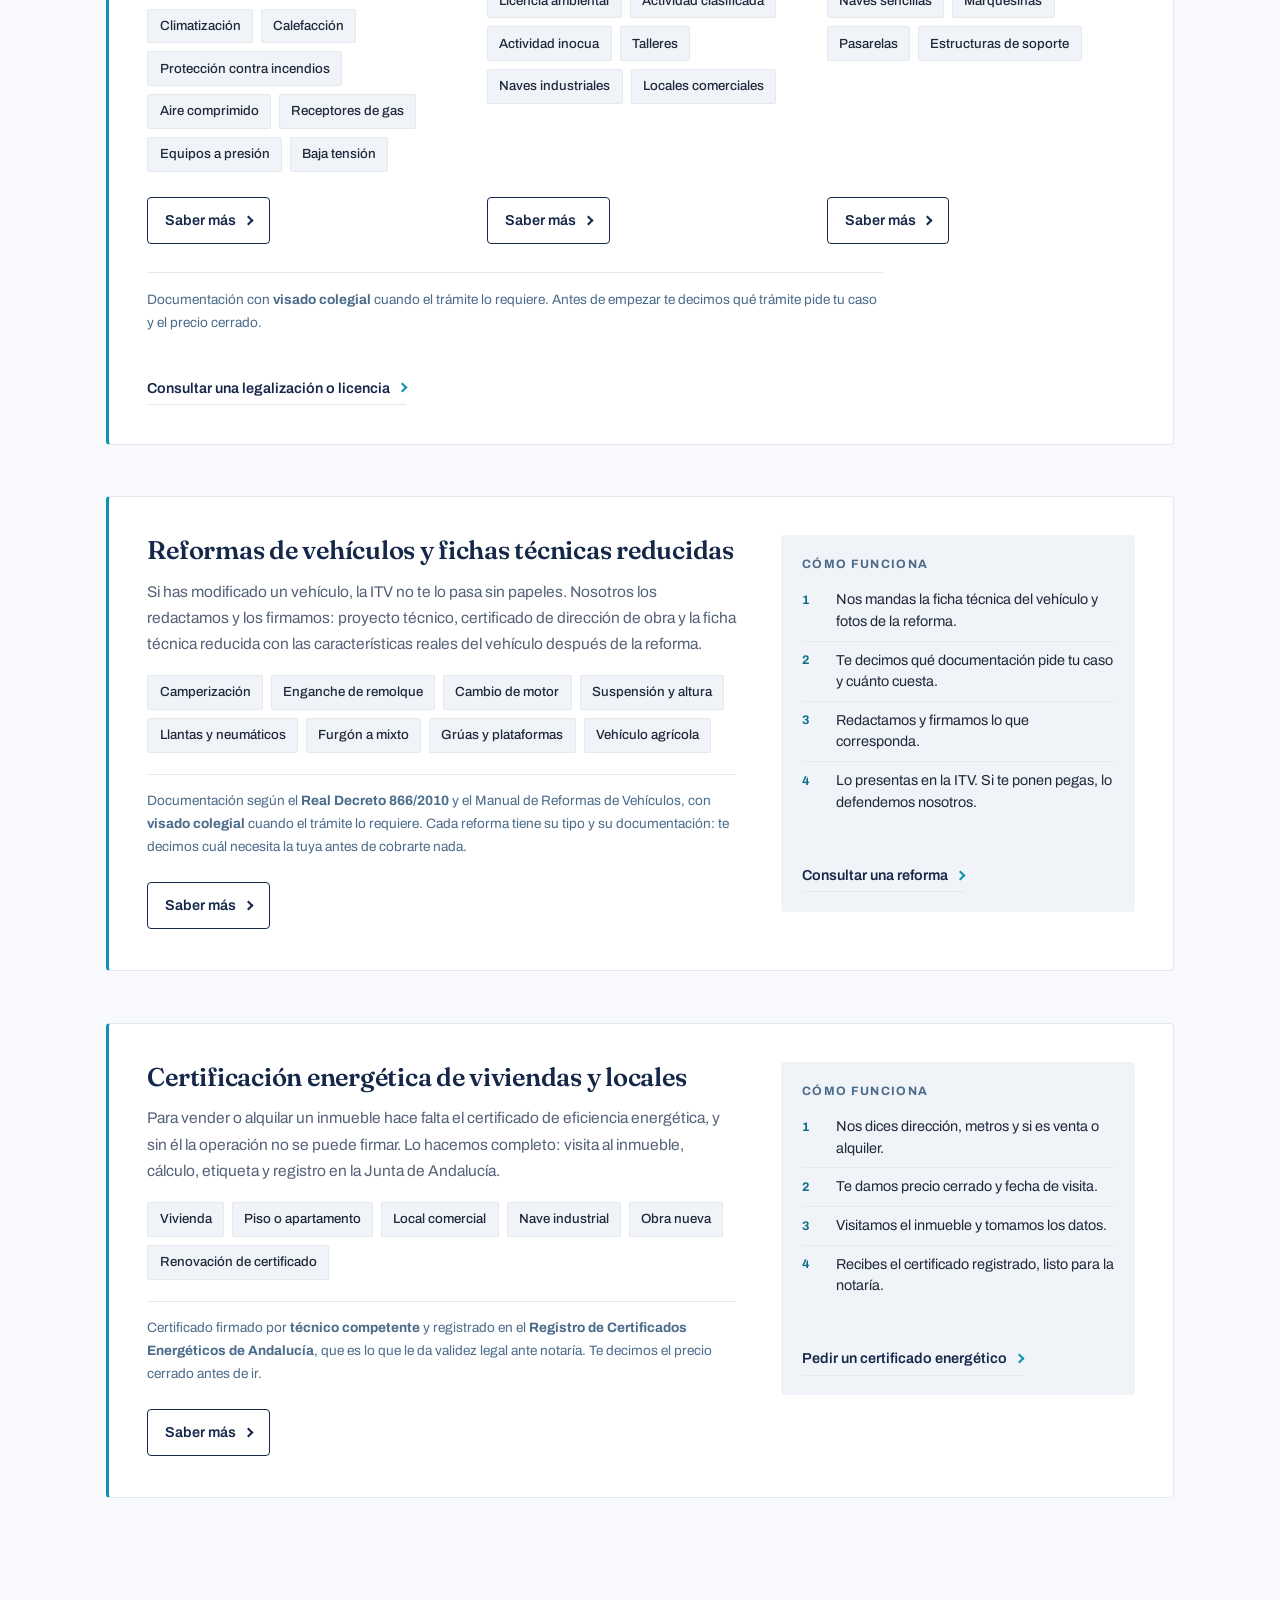
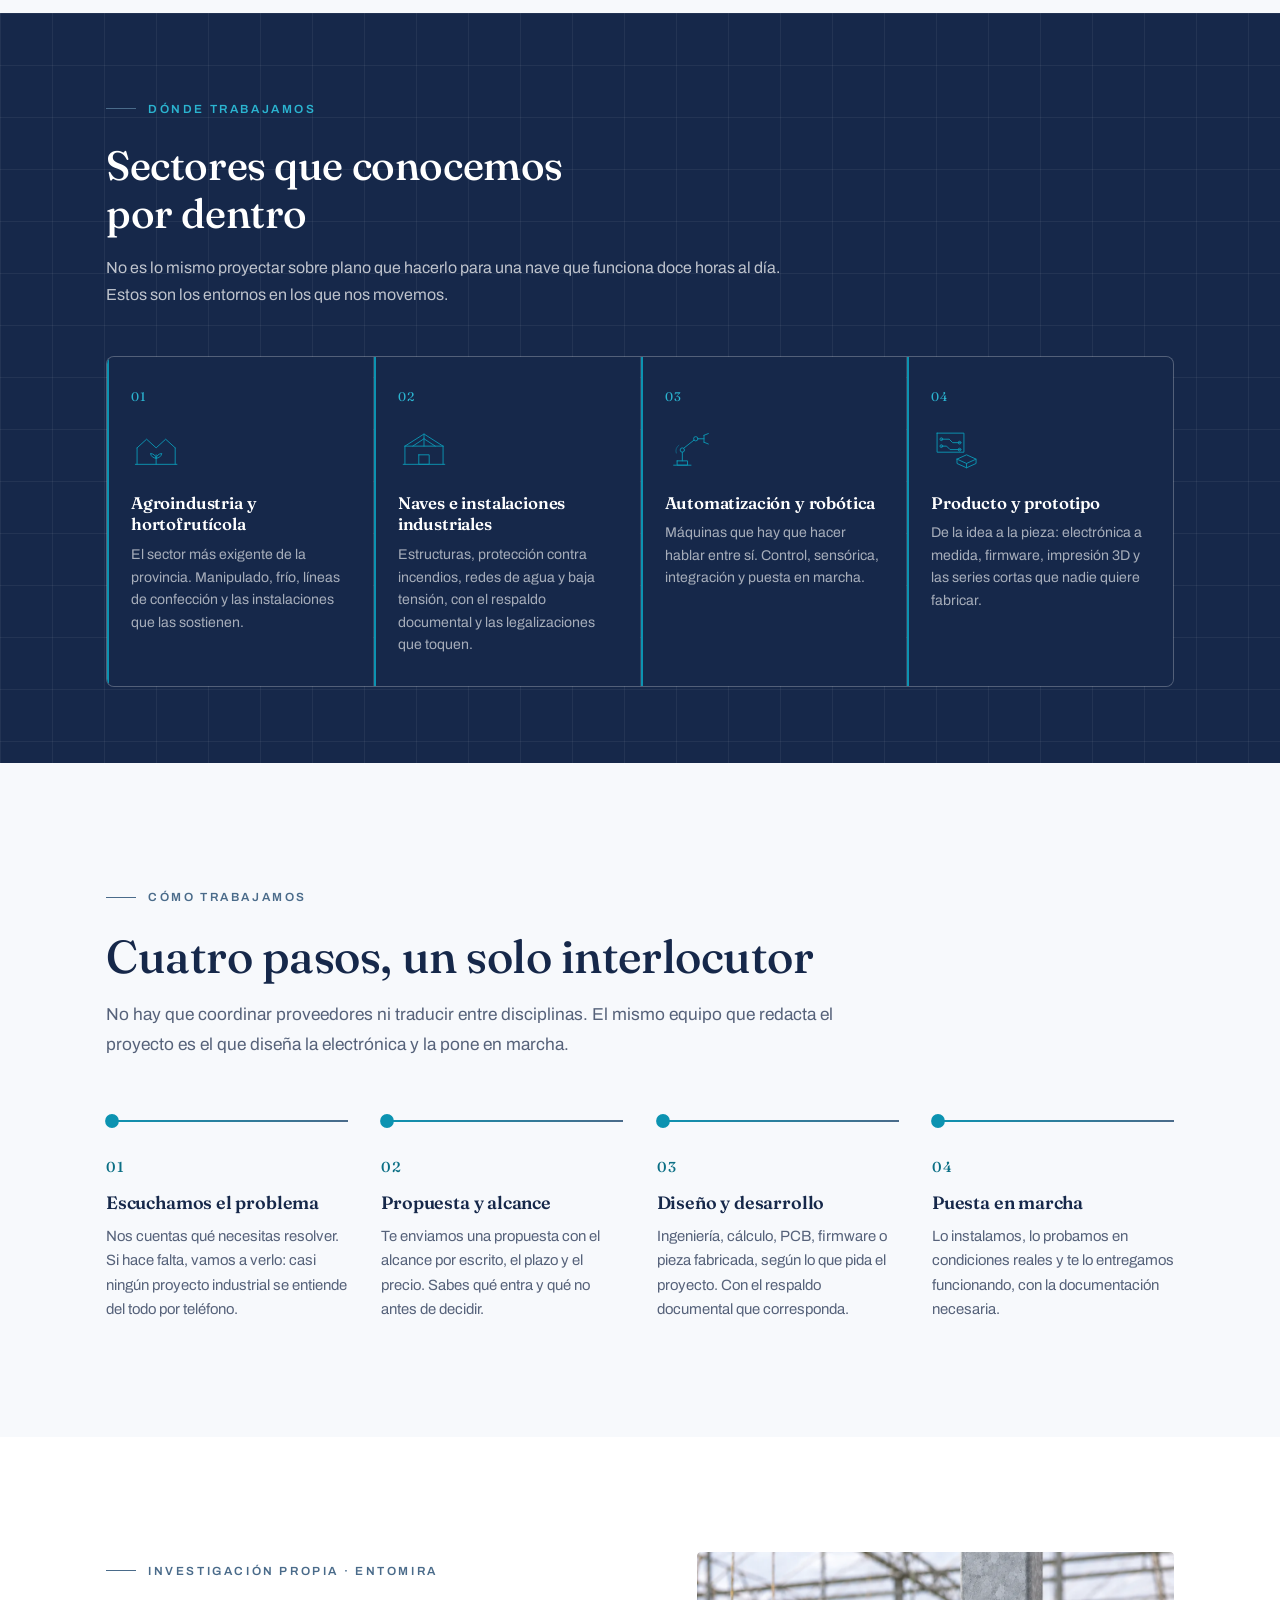
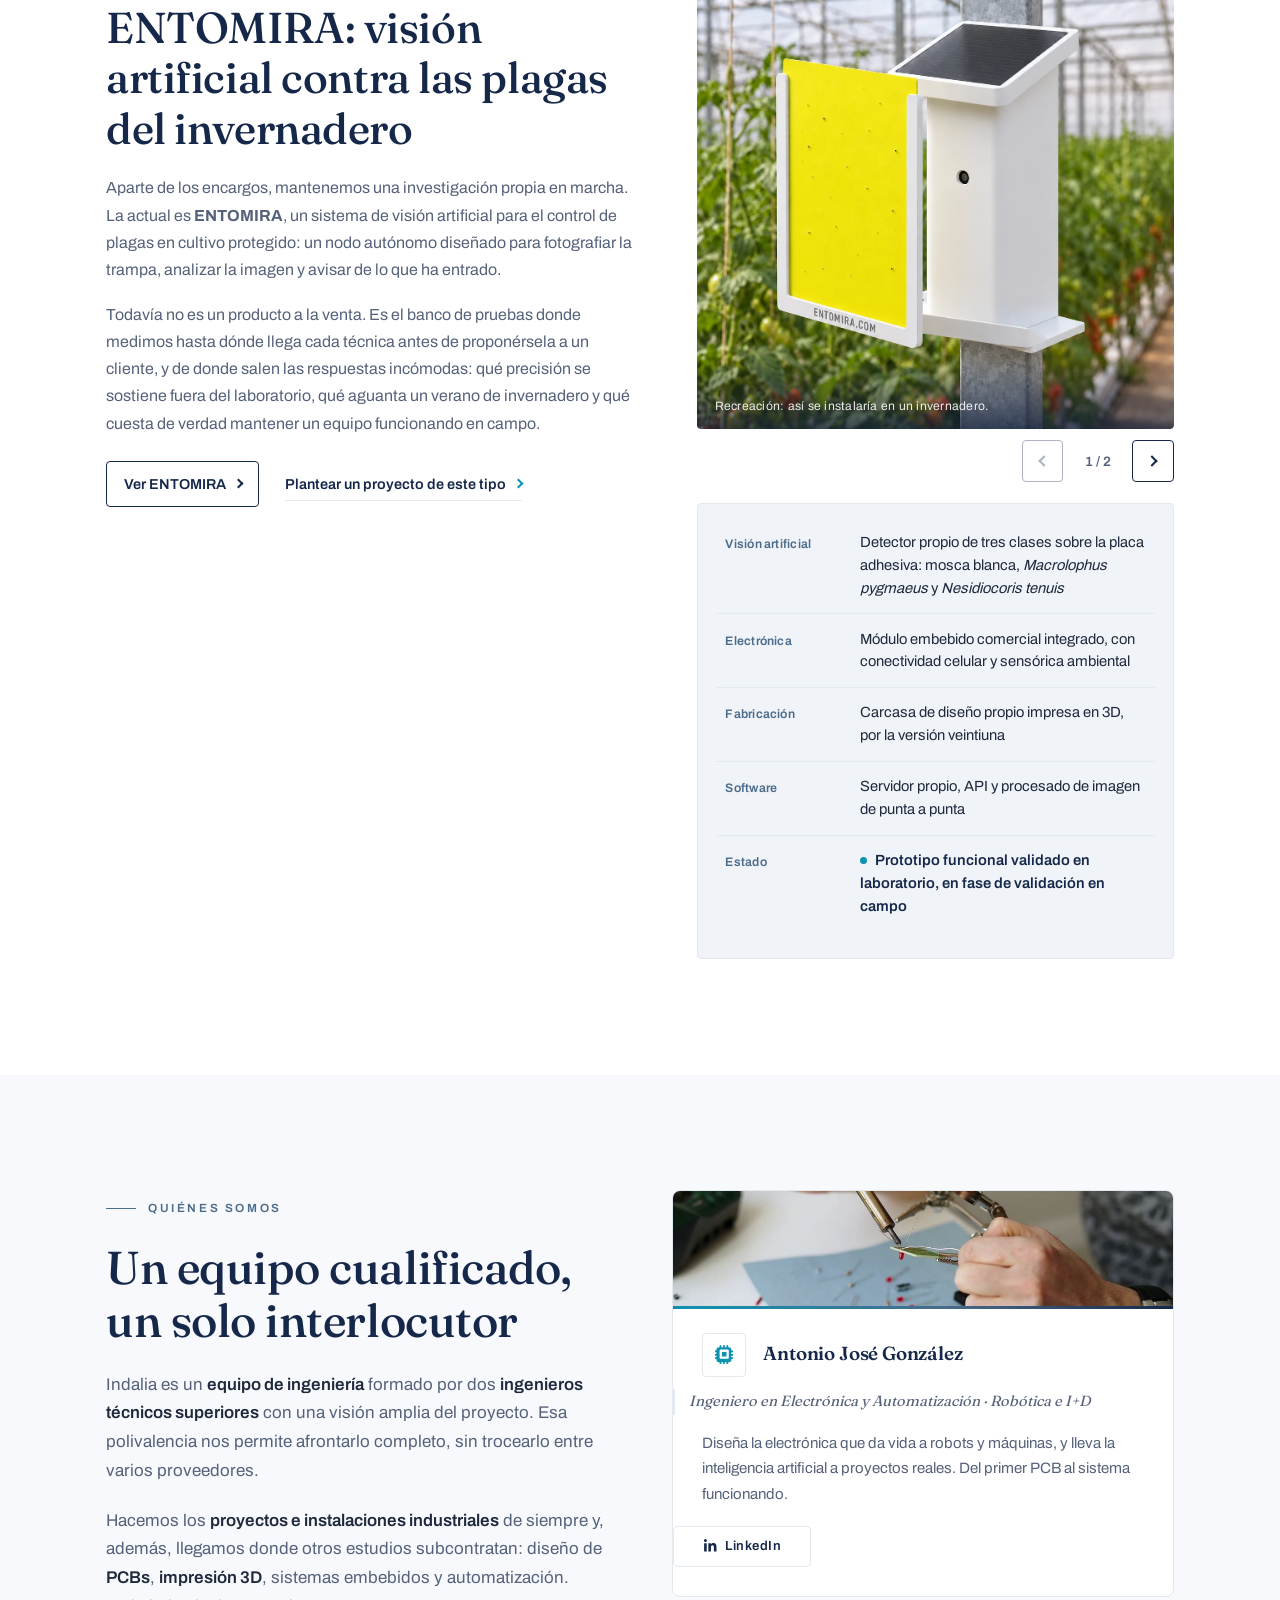
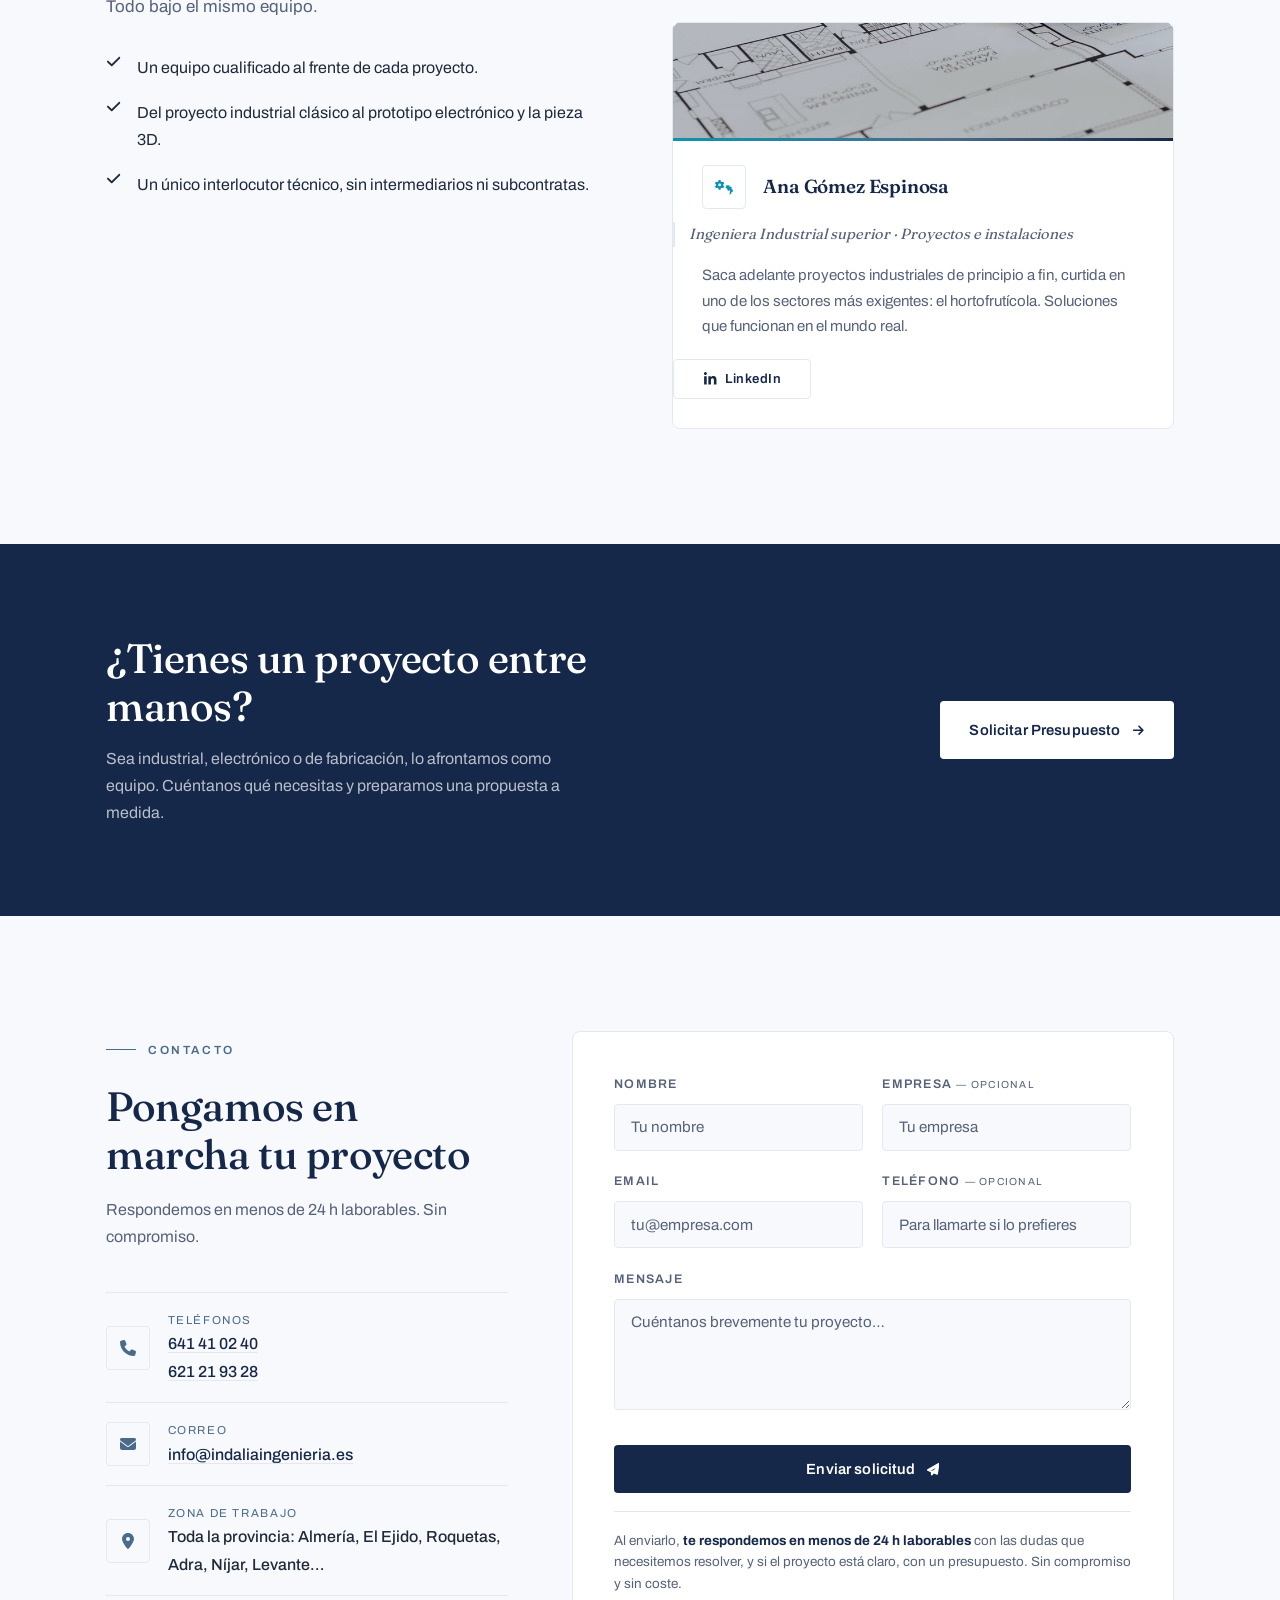
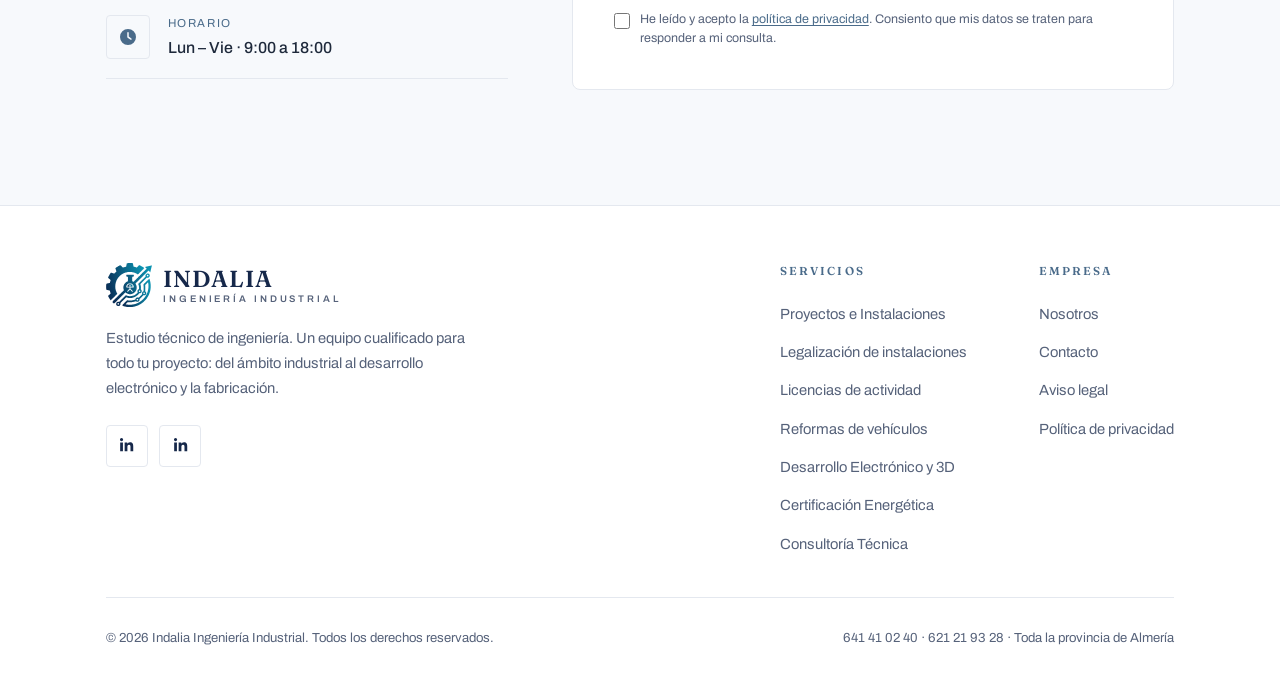
==== commit d4d49ae5: "Show both phone numbers in footer" ====
--- a/index.html
+++ b/index.html
@@ -2106,7 +2106,7 @@
 
     <div class="footer-bottom">
       <span>© 2026 Indalia Ingeniería Industrial. Todos los derechos reservados.</span>
-      <span><a href="tel:+34641410240">641 41 02 40</a> · Toda la provincia de Almería</span>
+      <span><a href="tel:+34641410240">641 41 02 40</a> · <a href="tel:+34621219328">621 21 93 28</a> · Toda la provincia de Almería</span>
     </div>
   </div>
 </footer>
